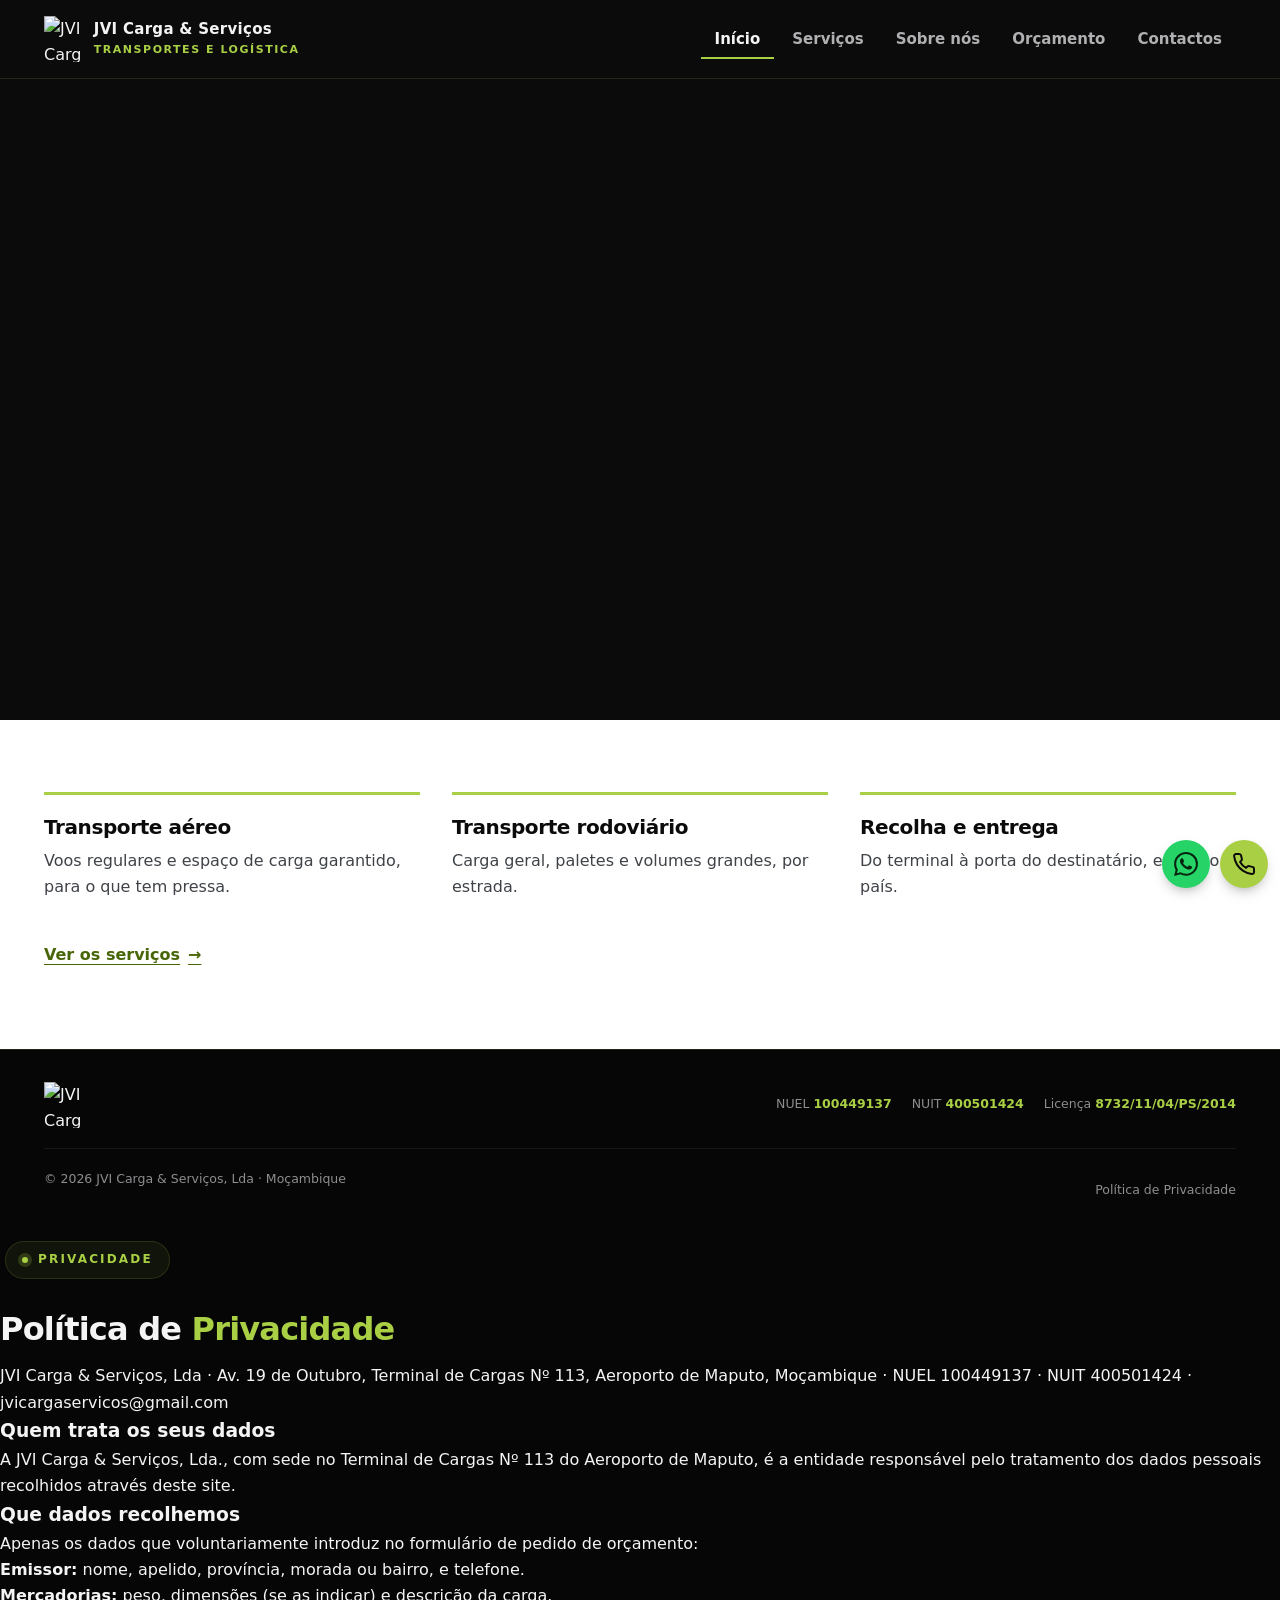
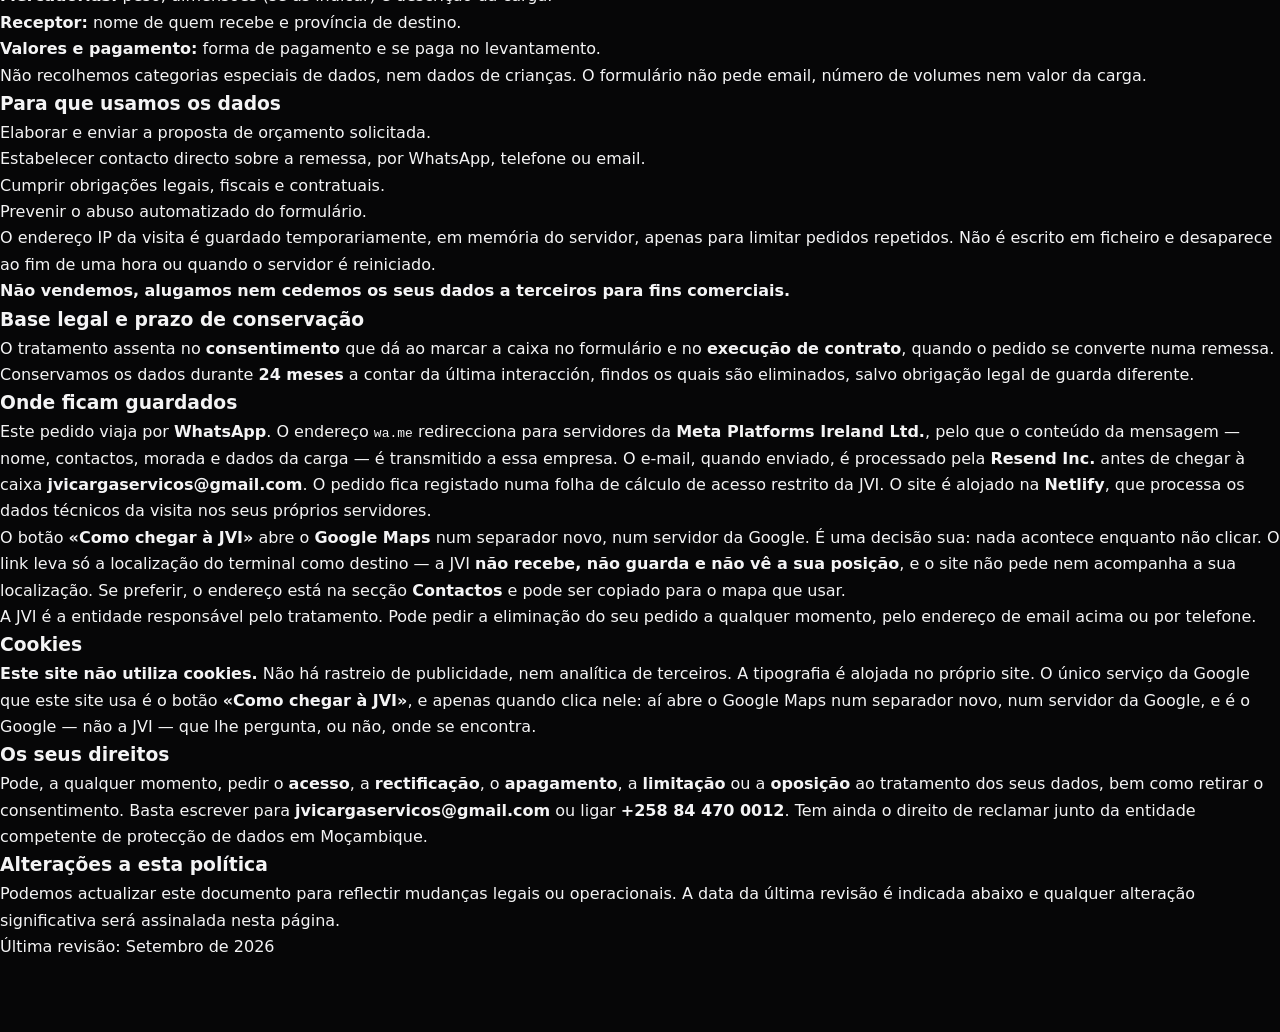
==== index.html @ ed171d66 "10.2: site em 5 paginas HTML (inicio, servicos, sobre, orcamento, contactos), menu de 5 itens sem 'P" ====
<!DOCTYPE html>
<html lang="pt-MZ">
<head>
<meta charset="UTF-8">
<meta name="viewport" content="width=device-width, initial-scale=1, viewport-fit=cover">
<title>Envio de Encomendas e Carga de Maputo para as Províncias | JVI</title>
<meta name="description" content="Agência de carga em Maputo: envio de encomendas, carga aérea e transporte rodoviário para as dez províncias — Beira, Nampula, Pemba, Tete. Peça orçamento.">
<meta name="theme-color" content="#0B0B0C">
<link rel="icon" href="assets/favicon.png" type="image/png">
<link rel="apple-touch-icon" href="assets/favicon.png">
<link rel="stylesheet" href="css/fontes.css">
<link rel="stylesheet" href="css/styles.css">
<link rel="stylesheet" href="css/privacidade.css">
<link rel="stylesheet" href="css/orcamento.css">
<link rel="stylesheet" href="css/galeria.css">
<link rel="preload" href="assets/fonts/plus-jakarta-latin.woff2" as="font" type="font/woff2" crossorigin>
<link rel="modulepreload" href="js/main.js">
<meta name="robots" content="index, follow, max-image-preview:large">
<meta property="og:type" content="website">
<meta property="og:locale" content="pt_MZ">
<meta property="og:site_name" content="JVI Carga &amp; Serviços, Lda">
<meta property="og:title" content="Envio de Encomendas e Carga de Maputo para as Províncias | JVI">
<meta property="og:description" content="Agência de carga em Maputo: envio de encomendas, carga aérea e transporte rodoviário para as dez províncias — Beira, Nampula, Pemba, Tete. Peça orçamento.">
<meta property="og:image" content="https://jvicargaservicos.co.mz/assets/logo-full.png">
<meta property="og:image:secure_url" content="https://jvicargaservicos.co.mz/assets/logo-full.png">
<meta property="og:image:type" content="image/jpeg">
<meta property="og:image:width" content="720">
<meta property="og:image:height" content="1600">
<meta property="og:image:alt" content="Logótipo da JVI Carga &amp; Serviços, Lda — transportes e logística em Moçambique">
<meta property="og:url" content="https://jvicargaservicos.co.mz/index.html">
<meta name="twitter:card" content="summary_large_image">
<meta name="twitter:image" content="https://jvicargaservicos.co.mz/assets/logo-full.png">
<meta name="twitter:title" content="Envio de Encomendas e Carga de Maputo para as Províncias | JVI">
<meta name="twitter:description" content="Agência de carga em Maputo: envio de encomendas, carga aérea e transporte rodoviário para as dez províncias — Beira, Nampula, Pemba, Tete. Peça orçamento.">
<link rel="canonical" href="https://jvicargaservicos.co.mz/index.html">
</head>
<body>

<a class="pular" href="#topo">Saltar para o conteúdo</a>

<div class="barra-topo" id="barraTopo"></div>

<!-- ===================== CABEÇALHO ===================== -->
<header class="header" id="header">
  <div class="container header__int">
    <a href="index.html" class="brand" aria-label="JVI Carga e Serviços — início">
      <img src="assets/logo.webp" alt="JVI Carga e Serviços, Lda" class="brand__logo" width="151" height="184" decoding="async">
      <span class="brand__txt">
        <b>JVI Carga &amp; Serviços</b>
        <span>Transportes e Logística</span>
      </span>
    </a>

    <nav class="nav" aria-label="Principal">
      <ul>
        <li><a href="index.html" aria-current="page">Início</a></li>
        <li><a href="servicos.html">Serviços</a></li>
        <li><a href="sobre.html">Sobre nós</a></li>
        <li><a href="orcamento.html">Orçamento</a></li>
        <li><a href="contactos.html">Contactos</a></li>
      </ul>
    </nav>

    <button class="menu-btn" id="menuBtn" aria-expanded="false" aria-controls="menu" aria-label="Abrir menu">
      <svg viewBox="0 0 24 24" fill="none" stroke="currentColor" stroke-width="2" stroke-linecap="round" aria-hidden="true"><path d="M3 6h18M3 12h18M3 18h18"/></svg>
    </button>
  </div>
</header>

<div class="menu-fundo" id="menuFundo"></div>
<nav class="menu" id="menu" aria-label="Menu móvel">
  <a href="index.html" aria-current="page">Início</a>
  <a href="servicos.html">Serviços</a>
  <a href="sobre.html">Sobre nós</a>
  <a href="orcamento.html">Orçamento</a>
  <a href="contactos.html">Contactos</a>
</nav>

<main id="topo" tabindex="-1">

<!-- ===================== HERO ===================== -->
<section class="hero" id="hero">
  <div class="hero__fundo" aria-hidden="true"><canvas id="canvasHero"></canvas></div>
  <div class="hero__glow" aria-hidden="true"></div>

  <div class="container hero__int">
    <div class="hero__conteudo">
      <h1>
        <span class="h1linha">
          <span class="pal">A</span> <span class="pal">sua</span> <span class="pal">carga,</span>
        </span>
        <span class="h1linha">
          <span class="pal verde">em</span> <span class="pal verde">mãos</span> <span class="pal verde">seguras.</span>
        </span>
      </h1>

      <p class="hero__lead">Envio de encomendas e carga, por via aérea e rodoviária, de Maputo às dez províncias.</p>

      <div class="hero__acoes">
        <a class="btn btn--wa btn--grande" href="https://wa.me/258878066265?text=Olá%20JVI%20Carga%20%26%20Serviços%2C%20gostaria%20de%20informações%20sobre%20transporte%20de%20carga." target="_blank" rel="noopener">
          <svg viewBox="0 0 24 24" fill="currentColor" aria-hidden="true"><path d="M17.47 14.38c-.3-.15-1.76-.87-2.03-.97-.27-.1-.47-.15-.67.15s-.77.96-.94 1.16c-.17.2-.35.22-.65.07a8.2 8.2 0 0 1-2.4-1.48 9 9 0 0 1-1.67-2.07c-.17-.3 0-.46.13-.61.14-.14.3-.35.45-.53.15-.18.2-.3.3-.5.1-.2.05-.38-.02-.53-.08-.15-.67-1.62-.92-2.21-.24-.58-.49-.5-.67-.51h-.57c-.2 0-.52.07-.8.38s-1.04 1.02-1.04 2.48 1.07 2.88 1.22 3.08c.15.2 2.1 3.2 5.08 4.49.71.3 1.26.49 1.7.63.71.23 1.36.2 1.87.12.57-.09 1.76-.72 2-1.41.25-.7.25-1.29.18-1.42-.08-.13-.28-.2-.58-.35z"/><path d="M12.051 21.785h-.004a9.87 9.87 0 0 1-5.031-1.378l-.361-.214-3.741.982.998-3.648-.235-.374a9.86 9.86 0 0 1-1.51-5.26c.001-5.45 4.436-9.884 9.888-9.884a9.82 9.82 0 0 1 6.988 2.896 9.82 9.82 0 0 1 2.893 6.994c-.003 5.45-4.437 9.885-9.885 9.885M20.52 3.449C18.24 1.245 15.24 0 12.045 0 5.463 0 .104 5.36.101 11.945c0 2.096.548 4.142 1.588 5.945L0 24l6.305-1.654a11.9 11.9 0 0 0 5.683 1.448h.005c6.585 0 11.946-5.36 11.949-11.945a11.9 11.9 0 0 0-3.421-8.4"/></svg>
          Falar no WhatsApp
        </a>
        <a class="btn btn--vidro" href="orcamento.html">
          <svg viewBox="0 0 24 24" fill="none" stroke="currentColor" stroke-width="2" stroke-linecap="round" stroke-linejoin="round" aria-hidden="true"><path d="M14 2H6a2 2 0 0 0-2 2v16a2 2 0 0 0 2 2h12a2 2 0 0 0 2-2V8z"/><path d="M14 2v6h6M9 15h6M9 11h3"/></svg>
          Pedir orçamento
        </a>
      </div>
    </div>
  </div>
</section>

<!-- ===================== SERVIÇOS EM RESUMO ===================== -->
<section class="seccao" id="resumo">
  <div class="container">
    <ul class="resumo">
      <li class="resumo__i">
        <h2>Transporte aéreo</h2>
        <p>Voos regulares e espaço de carga garantido, para o que tem pressa.</p>
      </li>
      <li class="resumo__i">
        <h2>Transporte rodoviário</h2>
        <p>Carga geral, paletes e volumes grandes, por estrada.</p>
      </li>
      <li class="resumo__i">
        <h2>Recolha e entrega</h2>
        <p>Do terminal à porta do destinatário, em todo o país.</p>
      </li>
    </ul>
    <a class="resumo__mais" href="servicos.html">Ver os serviços <span aria-hidden="true">→</span></a>
  </div>
</section>

</main>

<!-- ===================== RODAPÉ ===================== -->
<footer class="rodape">
  <div class="container">
    <div class="rodape__topo">
      <img src="assets/logo.webp" alt="JVI Carga e Serviços, Lda" class="rodape__logo" width="151" height="184" loading="lazy" decoding="async">
      <div class="rodape__fiscais">
        <span>NUEL <b>100449137</b></span>
        <span>NUIT <b>400501424</b></span>
        <span>Licença <b>8732/11/04/PS/2014</b></span>
      </div>
    </div>
    <div class="rodape__base">
      <span>© <span id="ano">2026</span> JVI Carga &amp; Serviços, Lda · Moçambique</span>
      <nav class="rodape__links" aria-label="Enlaces legais">
        <a href="#" data-legal="privacidade">Política de Privacidade</a>
      </nav>
    </div>
  </div>
</footer>

<!-- ===================== BOTÕES FIXOS ===================== -->
<nav class="fixos" aria-label="Contactos rápidos">
  <span class="fixo fixo--wa">
    <a class="fixo__btn" href="https://wa.me/258878066265?text=Olá%20JVI%20Carga%20%26%20Serviços%2C%20gostaria%20de%20um%20orçamento." target="_blank" rel="noopener" aria-label="Falar no WhatsApp">
      <svg viewBox="0 0 24 24" fill="currentColor" aria-hidden="true"><path d="M17.47 14.38c-.3-.15-1.76-.87-2.03-.97-.27-.1-.47-.15-.67.15s-.77.96-.94 1.16c-.17.2-.35.22-.65.07a8.2 8.2 0 0 1-2.4-1.48 9 9 0 0 1-1.67-2.07c-.17-.3 0-.46.13-.61.14-.14.3-.35.45-.53.15-.18.2-.3.3-.5.1-.2.05-.38-.02-.53-.08-.15-.67-1.62-.92-2.21-.24-.58-.49-.5-.67-.51h-.57c-.2 0-.52.07-.8.38s-1.04 1.02-1.04 2.48 1.07 2.88 1.22 3.08c.15.2 2.1 3.2 5.08 4.49.71.3 1.26.49 1.7.63.71.23 1.36.2 1.87.12.57-.09 1.76-.72 2-1.41.25-.7.25-1.29.18-1.42-.08-.13-.28-.2-.58-.35z"/><path d="M12.051 21.785h-.004a9.87 9.87 0 0 1-5.031-1.378l-.361-.214-3.741.982.998-3.648-.235-.374a9.86 9.86 0 0 1-1.51-5.26c.001-5.45 4.436-9.884 9.888-9.884a9.82 9.82 0 0 1 6.988 2.896 9.82 9.82 0 0 1 2.893 6.994c-.003 5.45-4.437 9.885-9.885 9.885M20.52 3.449C18.24 1.245 15.24 0 12.045 0 5.463 0 .104 5.36.101 11.945c0 2.096.548 4.142 1.588 5.945L0 24l6.305-1.654a11.9 11.9 0 0 0 5.683 1.448h.005c6.585 0 11.946-5.36 11.949-11.945a11.9 11.9 0 0 0-3.421-8.4"/></svg>
    </a>
  </span>
  <span class="fixo fixo--tel">
    <a class="fixo__btn" href="tel:+258844700012" aria-label="Ligar para +258 84 470 0012">
      <svg viewBox="0 0 24 24" fill="none" stroke="currentColor" stroke-width="2" stroke-linecap="round" stroke-linejoin="round" aria-hidden="true"><path d="M22 16.92v3a2 2 0 0 1-2.18 2 19.79 19.79 0 0 1-8.63-3.07 19.5 19.5 0 0 1-6-6A19.79 19.79 0 0 1 2.12 4.18 2 2 0 0 1 4.11 2h3a2 2 0 0 1 2 1.72c.13.96.36 1.9.7 2.79a2 2 0 0 1-.45 2.11L8.09 9.91a16 16 0 0 0 6 6l1.29-1.29a2 2 0 0 1 2.11-.45c.89.34 1.83.57 2.79.7A2 2 0 0 1 22 16.92z"/></svg>
    </a>
  </span>
</nav>

<!-- ===================== POLÍTICA DE PRIVACIDADE ===================== -->
<!-- ===================== POLÍTICA DE PRIVACIDADE ===================== -->
<div class="legal" id="legalPrivacidade" data-aberto="false" role="dialog" aria-modal="true" aria-labelledby="ppTitulo">
  <div class="legal__fundo" data-fechar-legal></div>
  <div class="legal__caixa">
    <button class="legal__fechar" data-fechar-legal aria-label="Fechar">
      <svg viewBox="0 0 24 24" fill="none" stroke="currentColor" stroke-width="2.4" stroke-linecap="round" aria-hidden="true"><path d="M18 6 6 18M6 6l12 12"/></svg>
    </button>
    <span class="etiqueta">Privacidade</span>
    <h2 id="ppTitulo" class="modal__titulo">Política de <span class="verde">Privacidade</span></h2>
    <div class="pp">
      <p class="pp__meta">JVI Carga &amp; Serviços, Lda · Av. 19 de Outubro, Terminal de Cargas Nº 113, Aeroporto de Maputo, Moçambique · NUEL 100449137 · NUIT 400501424 · jvicargaservicos@gmail.com</p>

      <h3>Quem trata os seus dados</h3>
      <p>A JVI Carga &amp; Serviços, Lda., com sede no Terminal de Cargas Nº 113 do Aeroporto de Maputo, é a entidade responsável pelo tratamento dos dados pessoais recolhidos através deste site.</p>

      <h3>Que dados recolhemos</h3>
      <p>Apenas os dados que voluntariamente introduz no formulário de pedido de orçamento:</p>
      <ul>
        <li><strong>Emissor:</strong> nome, apelido, província, morada ou bairro, e telefone.</li>
        <li><strong>Mercadorias:</strong> peso, dimensões (se as indicar) e descrição da carga.</li>
        <li><strong>Receptor:</strong> nome de quem recebe e província de destino.</li>
        <li><strong>Valores e pagamento:</strong> forma de pagamento e se paga no levantamento.</li>
      </ul>
      <p>Não recolhemos categorias especiais de dados, nem dados de crianças. O formulário não pede email, número de volumes nem valor da carga.</p>

      <h3>Para que usamos os dados</h3>
      <ul>
        <li>Elaborar e enviar a proposta de orçamento solicitada.</li>
        <li>Estabelecer contacto directo sobre a remessa, por WhatsApp, telefone ou email.</li>
        <li>Cumprir obrigações legais, fiscais e contratuais.</li>
        <li>Prevenir o abuso automatizado do formulário.</li>
      </ul>
      <p>O endereço IP da visita é guardado temporariamente, em memória do servidor, apenas para limitar pedidos repetidos. Não é escrito em ficheiro e desaparece ao fim de uma hora ou quando o servidor é reiniciado.</p>
      <div class="pp__destaque">
        <p><strong>Não vendemos, alugamos nem cedemos os seus dados a terceiros para fins comerciais.</strong></p>
      </div>

      <h3>Base legal e prazo de conservação</h3>
      <p>O tratamento assenta no <strong>consentimento</strong> que dá ao marcar a caixa no formulário e no <strong>execução de contrato</strong>, quando o pedido se converte numa remessa. Conservamos os dados durante <strong>24 meses</strong> a contar da última interacción, findos os quais são eliminados, salvo obrigação legal de guarda diferente.</p>

      <h3>Onde ficam guardados</h3>
      <p>Este pedido viaja por <strong>WhatsApp</strong>. O endereço <code>wa.me</code> redirecciona para servidores da <strong>Meta Platforms Ireland Ltd.</strong>, pelo que o conteúdo da mensagem — nome, contactos, morada e dados da carga — é transmitido a essa empresa. O e-mail, quando enviado, é processado pela <strong>Resend Inc.</strong> antes de chegar à caixa <strong>jvicargaservicos@gmail.com</strong>. O pedido fica registado numa folha de cálculo de acesso restrito da JVI. O site é alojado na <strong>Netlify</strong>, que processa os dados técnicos da visita nos seus próprios servidores.</p>
      <p>O botão <strong>«Como chegar à JVI»</strong> abre o <strong>Google Maps</strong> num separador novo, num servidor da Google. É uma decisão sua: nada acontece enquanto não clicar. O link leva só a localização do terminal como destino — a JVI <strong>não recebe, não guarda e não vê a sua posição</strong>, e o site não pede nem acompanha a sua localização. Se preferir, o endereço está na secção <strong>Contactos</strong> e pode ser copiado para o mapa que usar.</p>
      <p>A JVI é a entidade responsável pelo tratamento. Pode pedir a eliminação do seu pedido a qualquer momento, pelo endereço de email acima ou por telefone.</p>

      <h3>Cookies</h3>
      <p><strong>Este site não utiliza cookies.</strong> Não há rastreio de publicidade, nem analítica de terceiros. A tipografia é alojada no próprio site. O único serviço da Google que este site usa é o botão <strong>«Como chegar à JVI»</strong>, e apenas quando clica nele: aí abre o Google Maps num separador novo, num servidor da Google, e é o Google — não a JVI — que lhe pergunta, ou não, onde se encontra.</p>

      <h3>Os seus direitos</h3>
      <p>Pode, a qualquer momento, pedir o <strong>acesso</strong>, a <strong>rectificação</strong>, o <strong>apagamento</strong>, a <strong>limitação</strong> ou a <strong>oposição</strong> ao tratamento dos seus dados, bem como retirar o consentimento. Basta escrever para <strong>jvicargaservicos@gmail.com</strong> ou ligar <strong>+258 84 470 0012</strong>. Tem ainda o direito de reclamar junto da entidade competente de protecção de dados em Moçambique.</p>

      <h3>Alterações a esta política</h3>
      <p>Podemos actualizar este documento para reflectir mudanças legais ou operacionais. A data da última revisão é indicada abaixo e qualquer alteração significativa será assinalada nesta página.</p>
    </div>
    <p class="pp__meta pp__meta--fim">Última revisão: Setembro de 2026</p>
  </div>
</div>

<!-- ===================== MAPA DO SITE ===================== -->
<script type="application/ld+json">
{
  "@context": "https://schema.org",
  "@type": "Organization",
  "name": "JVI Carga & Serviços, Lda",
  "alternateName": "JVI Carga e Serviços",
  "description": "Agência de carga em Maputo: envio de encomendas e correio, carga aérea e transporte rodoviário de carga para as dez províncias de Moçambique.",
  "slogan": "Conectamos Moçambique. Ligamos cargas a oportunidades.",
  "url": "https://jvicargaservicos.co.mz/",
  "logo": "https://jvicargaservicos.co.mz/assets/logo-full.png",
  "foundingDate": "2014",
  "address": {
    "@type": "PostalAddress",
    "streetAddress": "Av. 19 de Outubro, Terminal de Cargas Nº 113, Aeroporto de Maputo",
    "addressLocality": "Maputo",
    "addressCountry": "MZ"
  },
  "location": {
    "@type": "Place",
    "name": "JVI Carga & Serviços — Terminal de Cargas Nº 113",
    "geo": {
      "@type": "GeoCoordinates",
      "latitude": -25.9303375,
      "longitude": 32.5715781
    },
    "hasMap": "https://www.google.com/maps/place/3H9C%2BVJ8,+Maputo/"
  },
  "telephone": "+258844700012",
  "contactPoint": [
    {
      "@type": "ContactPoint",
      "telephone": "+258844700012",
      "contactType": "customer service",
      "areaServed": "MZ",
      "availableLanguage": ["pt"]
    },
    {
      "@type": "ContactPoint",
      "name": "WhatsApp",
      "telephone": "+258878066265",
      "url": "https://wa.me/258878066265",
      "contactType": "sales",
      "areaServed": "MZ",
      "availableLanguage": ["pt"]
    }
  ],
  "email": "jvicargaservicos@gmail.com",
  "areaServed": [
    { "@type": "AdministrativeArea", "name": "Maputo" },
    { "@type": "AdministrativeArea", "name": "Gaza" },
    { "@type": "AdministrativeArea", "name": "Inhambane" },
    { "@type": "AdministrativeArea", "name": "Sofala" },
    { "@type": "AdministrativeArea", "name": "Manica" },
    { "@type": "AdministrativeArea", "name": "Tete" },
    { "@type": "AdministrativeArea", "name": "Zambézia" },
    { "@type": "AdministrativeArea", "name": "Niassa" },
    { "@type": "AdministrativeArea", "name": "Nampula" },
    { "@type": "AdministrativeArea", "name": "Cabo Delgado" }
  ],
  "hasOfferCatalog": {
    "@type": "OfferCatalog",
    "name": "Serviços de transporte e logística",
    "itemListElement": [
      { "@type": "Offer", "itemOffered": { "@type": "Service", "name": "Envio de encomendas e correio para as províncias" } },
      { "@type": "Offer", "itemOffered": { "@type": "Service", "name": "Carga aérea a partir do Aeroporto de Maputo" } },
      { "@type": "Offer", "itemOffered": { "@type": "Service", "name": "Transporte rodoviário de carga" } },
      { "@type": "Offer", "itemOffered": { "@type": "Service", "name": "Recolha e entrega porta-a-porta" } }
    ]
  },
  "identifier": [
    { "@type": "PropertyValue", "name": "NUEL", "value": "100449137" },
    { "@type": "PropertyValue", "name": "NUIT", "value": "400501424" }
  ]
}
</script>

<script src="js/main.js" type="module"></script>
</body>
</html>
---- css/styles.css ----
/* =========================================================
   JVI Carga & Serviços, Lda — Landing Page
   Tokens extraídos da identidade da marca
   ========================================================= */

:root {
  /* Fase 10 (10.1): verde e preto, que são a marca. Preto no cabeçalho, no
     hero e no rodapé; o resto da página é claro (ver `.seccao` mais
     abaixo). O laranja e as cores do Google saíram da interface. */
  --verde:        #A9CF44;   /* acento sobre fundo escuro */
  --verde-marca:  #A9CF44;   /* fundo de botão e ponto: nunca texto sobre claro */
  --verde-escuro: #82C91E;
  --base:         #0B0B0C;
  --claro:        #D4D4D8;

  /* Canais RGB, para poderem ser usadas com alfa: rgb(var(--verde-rgb) / 0.08). */
  --verde-rgb:   169 207 68;
  --base-rgb:     11  11 12;
  --claro-rgb:   212 212 216;

  /* Derivados (tema escuro) */
  --base-2:       #151516;
  --base-3:       #1C1C1E;
  --linha:        rgb(var(--verde-rgb) / .16);
  --texto:        #F4F4F5;
  --texto-suave:  rgb(var(--claro-rgb) / .82);
  --texto-fraco:  rgb(var(--claro-rgb) / .66);

  /* Superfícies que não tinham token */
  --rodape:       #060607;   /* fundo do rodapé, um degrau abaixo do base */
  --mapa:         #161618;   /* centro do cartão do mapa */

  /* Branco translúcido. */
  --vidro:        rgb(255 255 255 / 0.03);  /* preenchimento de superfície */
  --borda:        rgb(255 255 255 / 0.07);  /* contorno de cartão */
  --borda-forte:  rgb(255 255 255 / 0.11);  /* contorno de campo de texto */

  /* Verde do WhatsApp: só nos botões WhatsApp. */
  --wa:    #25D366;

  /* Tema claro (10.1). Os valores vivem aqui, com nome próprio, para o
     `tools/contraste.py` os medir; `.seccao` e `.tema-claro` é que os
     vestem. O verde claro `#A9CF44` NÃO serve de texto sobre branco
     (1,9:1), por isso o texto verde do tema claro é este mais escuro. */
  --c-fundo:        #FFFFFF;
  --c-fundo-2:      #F7F8FA;
  --c-texto:        #0B0B0C;
  --c-texto-suave:  #3F4348;
  --c-texto-fraco:  #565C63;
  --c-verde:        #476608;
  --c-verde-rgb:    71 102 8;

  /* Estados. */
  --erro:        #F87171;    /* borda */
  --erro-txt:    #FCA5A5;    /* texto do erro */
  --aviso-txt:   #FDE68A;    /* texto do aviso */

  /* Texto sobre fundos sólidos de cor viva */
  --sobre-wa:      #05230F;

  /* Tipografia */
  --fonte: "Plus Jakarta Sans", system-ui, -apple-system, "Segoe UI", sans-serif;

  /* Métrica */
  --largura: 1240px;
  /* Tamanho base do texto corrido. Rótulos, legendas e texto legal
     ficam abaixo de propósito — é hierarquia, não um valor solto. */
  --corpo: 16px;
  --raio: 18px;
  --raio-sm: 10px;
  --sombra: 0 24px 60px -28px rgba(0, 0, 0, 0.85);
  --transicao: 0.32s cubic-bezier(0.22, 1, 0.36, 1);
  /* Altura da faixa dos botões fixos: 48 + 12 de margem + 12 de folga. */
  --faixa: 72px;
}

/* Tema claro: as secções do corpo da página. O cabeçalho, o hero, o
   rodapé e os pop-ups ficam no tema escuro dos tokens de :root. Como os
   derivados (`--linha`, `--texto-suave`…) são resolvidos onde são
   declarados, têm de ser declarados outra vez aqui. */
.seccao, .tema-claro {
  --verde:        var(--c-verde);
  --verde-escuro: var(--c-verde);
  --verde-rgb:    var(--c-verde-rgb);
  --base:         var(--c-fundo);
  --base-rgb:     255 255 255;
  --base-2:       var(--c-fundo-2);
  --base-3:       var(--c-fundo);
  --linha:        rgb(0 0 0 / .12);
  --texto:        var(--c-texto);
  --texto-suave:  var(--c-texto-suave);
  --texto-fraco:  var(--c-texto-fraco);
  --vidro:        rgb(0 0 0 / 0.03);
  --borda:        rgb(0 0 0 / 0.1);
  --borda-forte:  rgb(0 0 0 / 0.22);
  --erro:         #B91C1C;
  --erro-txt:     #B91C1C;
  --aviso-txt:    #7C4A03;
  --sombra:       0 18px 40px -26px rgba(0, 0, 0, 0.35);
  background: var(--c-fundo);
  color: var(--c-texto);
}

/* ---------- Reset ---------- */
*, *::before, *::after { box-sizing: border-box; }
* { margin: 0; padding: 0; }

html {
  scroll-behavior: smooth;
  -webkit-text-size-adjust: 100%;
  /* clip (nao hidden) impede que o menu off-canvas ou o canvas 3D
     alarguem a viewport em browsers moveis, sem criar scroll container */
  overflow-x: hidden;
  overflow-x: clip;
}

body {
  font-family: var(--fonte);
  background: var(--rodape);
  color: var(--texto);
  line-height: 1.65;
  padding-bottom: calc(var(--faixa) + env(safe-area-inset-bottom, 0px)); /* a faixa dos botões fixos */
  overflow-x: hidden;
  -webkit-font-smoothing: antialiased;
}

img, svg, canvas { display: block; max-width: 100%; }
a { color: inherit; text-decoration: none; }
button { font: inherit; cursor: pointer; border: 0; background: none; color: inherit; }
ul { list-style: none; }

/* O atributo hidden tem de vencer os display: das classes utilitarias */
[hidden] { display: none !important; }

:focus-visible {
  outline: 2px solid var(--verde);
  outline-offset: 3px;
  border-radius: 4px;
}

/* ---------- Utilitários ---------- */
.container { width: 100%; max-width: var(--largura); margin-inline: auto; padding-inline: 24px; }
@media (max-width: 480px) { .container { padding-inline: 20px; } }

.sr-only {
  position: absolute; width: 1px; height: 1px; padding: 0;
  overflow: hidden; clip: rect(0 0 0 0); white-space: nowrap; border: 0;
}

.verde  { color: var(--verde); }

.seccao { position: relative; padding: clamp(40px, 6vw, 72px) 0; }
.seccao--alt { background: var(--base-2); }

/* Etiqueta de secção */
.etiqueta {
  display: inline-flex; align-items: center; gap: 10px;
  font-size: 12px; font-weight: 800; letter-spacing: 0.18em;
  text-transform: uppercase; color: var(--verde);
  padding: 8px 16px; border: 1px solid var(--linha);
  border-radius: 100px; background: rgb(var(--verde-rgb) / .07);
  margin-bottom: 20px;
}
/* Fase 8C/C4: "estende ali para a direita". A etiqueta cresce para a
   direita (o ponto fica à esquerda), sem mudar de tamanho de letra. */
.etiqueta--larga { padding: 10px 34px 10px 18px; min-width: 15em; }
.etiqueta::before {
  content: ""; width: 6px; height: 6px; border-radius: 50%;
  background: var(--verde); box-shadow: 0 0 0 4px rgb(var(--verde-rgb) / .2);
}

.titulo-seccao {
  font-size: clamp(28px, 4.4vw, 46px);
  line-height: 1.12; font-weight: 800; letter-spacing: -0.025em;
  max-width: 20ch; margin-bottom: 16px;
}
.titulo-seccao--centro { margin-inline: auto; text-align: center; }

.subtitulo-seccao {
  font-size: clamp(16px, 1.7vw, 18px);
  color: var(--texto-suave); max-width: 60ch;
}
.subtitulo-seccao--centro { margin-inline: auto; text-align: center; }

/* ---------- Botões ---------- */
.btn {
  display: inline-flex; align-items: center; justify-content: center; gap: 10px;
  padding: 16px 28px; border-radius: 100px;
  font-weight: 700; font-size: 15px; letter-spacing: -0.01em;
  transition: transform var(--transicao), box-shadow var(--transicao), background var(--transicao);
  white-space: nowrap;
}
.btn svg { width: 19px; height: 19px; flex: none; }
.btn--primario {
  background: var(--verde-marca); color: #0B0B0C;
}
.btn--primario:hover { transform: translateY(-2px); background: #B8DA5C; }
.btn--vidro {
  background: var(--vidro); color: var(--texto);
  border: 1px solid var(--borda-forte);
}
.btn--vidro:hover { background: var(--borda); transform: translateY(-2px); }
.btn--bloco { width: 100%; }
.btn:active { transform: translateY(-1px) scale(0.99); }

/* =========================================================
   HEADER
   ========================================================= */
/* Fase 10: preto em todas as páginas (é a cor da marca) e sem botão de
   orçamento — o cliente riscou-o: duplicava o do hero e apertava o
   cabeçalho no telemóvel. */
.header {
  position: fixed; inset: 0 0 auto 0; z-index: 90;
  padding: 16px 0; background: var(--base);
  box-shadow: 0 1px 0 var(--linha);
  transition: padding var(--transicao);
}
.header--preso { padding: 8px 0; }
.header__int { display: flex; align-items: center; gap: 20px; }

/* Skip link. Escondido fora do foco, e aparece no primeiro Tab —
   WCAG 2.4.1. Fica acima de tudo e é o único elemento que o
   `outline: 2px solid var(--verde)` global não substitui. */
.pular {
  position: absolute; z-index: 200;
  top: 8px; left: 8px;
  padding: 12px 18px;
  border-radius: var(--raio-sm);
  background: var(--verde-marca); color: #0B0B0C;
  font-size: 15px; font-weight: 800;
  transform: translateY(-160%);
  transition: transform 0.15s ease;
}
.pular:focus { transform: translateY(0); }

/* O `main` tem `tabindex="-1"` para receber o foco do skip link. Sem isto
   não se vê um anel de foco à volta de todo o conteúdo. */
main:focus-visible { outline: 3px solid var(--verde); outline-offset: -3px; }

.brand { display: flex; align-items: center; gap: 12px; flex: none; min-width: 44px; min-height: 44px; }
.brand__logo { height: 46px; width: auto; transition: height var(--transicao); }
.header--preso .brand__logo { height: 38px; }
.brand__txt { display: none; line-height: 1.2; }
.brand__txt b { display: block; font-size: 15px; font-weight: 800; letter-spacing: 0.02em; }
.brand__txt span { font-size: 11px; color: var(--verde); letter-spacing: 0.14em; text-transform: uppercase; font-weight: 700; }

.nav { display: none; margin-left: auto; }
.nav ul { display: flex; gap: 4px; }
.nav a {
  display: block; padding: 8px 14px; border-radius: 8px;
  font-size: 15px; font-weight: 600; color: var(--texto-suave);
  transition: color var(--transicao), background var(--transicao);
}
.nav a:hover { color: var(--verde); background: rgb(var(--verde-rgb) / .08); }
.nav a[aria-current="page"] { color: var(--texto); box-shadow: inset 0 -2px 0 var(--verde-marca); border-radius: 0; }

/* Menu mobile */
.menu-btn {
  margin-left: auto; width: 44px; height: 44px; border-radius: 12px;
  display: grid; place-items: center; border: 1px solid var(--borda-forte);
  background: var(--vidro);
}
.menu-btn svg { width: 22px; height: 22px; transition: transform var(--transicao); }
.menu-btn[aria-expanded="true"] svg { transform: rotate(90deg); }

/* Menu off-canvas. Fica display:none quando fechado: um painel fixo
   deslocado fora do ecrã ainda conta para a largura da viewport em
   browsers moveis, o que encolhe/escala a pagina inteira. */
.menu {
  position: fixed; inset: 0 0 0 auto; width: min(360px, 86vw); z-index: 95;
  background: var(--base-2); border-left: 1px solid var(--linha);
  padding: 92px 28px 32px;
  display: none;
  overflow-y: auto; flex-direction: column; gap: 6px;
}
.menu[data-aberto="true"] { display: flex; animation: menuEntra 0.4s cubic-bezier(0.22, 1, 0.36, 1); box-shadow: -30px 0 80px -30px #000; }
.menu[data-estado="a-fechar"] { display: flex; animation: menuSai 0.32s cubic-bezier(0.22, 1, 0.36, 1) forwards; }
@keyframes menuEntra { from { transform: translateX(100%); } to { transform: translateX(0); } }
@keyframes menuSai { from { transform: translateX(0); } to { transform: translateX(100%); } }
.menu a {
  padding: 14px 16px; border-radius: 12px; font-weight: 700; font-size: 16px;
  color: var(--texto-suave); border: 1px solid transparent;
  transition: all var(--transicao);
}
.menu a:hover { color: var(--verde); background: rgb(var(--verde-rgb) / .08); border-color: var(--linha); }
.menu a[aria-current="page"] { color: var(--texto); border-color: var(--verde-marca); }
.menu-fundo {
  position: fixed; inset: 0; z-index: 94; background: rgba(0, 0, 0, 0.72);
  opacity: 0; pointer-events: none; transition: opacity var(--transicao);
}
.menu-fundo[data-visivel="true"] { opacity: 1; pointer-events: auto; }

/* Cinco itens cabem ao lado da marca a partir de 900 px. */
@media (min-width: 900px) {
  .nav { display: block; margin-left: auto; }
  .menu-btn, .menu, .menu-fundo { display: none; }
}
@media (min-width: 700px) {
  .brand__txt { display: block; }
}

/* =========================================================
   TOPO DAS PÁGINAS INTERIORES
   ========================================================= */
.pagina-topo { padding: 112px 0 36px; background: var(--base); border-bottom: 1px solid var(--linha); }
.pagina-topo h1 {
  font-size: clamp(30px, 5vw, 48px); line-height: 1.1;
  font-weight: 800; letter-spacing: -0.03em; margin-bottom: 12px;
}
.pagina-topo__lead { font-size: clamp(16px, 1.7vw, 18px); color: var(--texto-suave); max-width: 56ch; }

/* =========================================================
   HERO
   ========================================================= */
/* Fase 10: hero curto. O mapa de Moçambique e o avião vivem sobre o preto
   e são o ÚNICO mapa do site. Sem provas, sem grelha, sem brilho. */
.hero {
  position: relative; min-height: min(100svh, 720px);
  display: flex; align-items: center;
  padding: 120px 0 64px; overflow: hidden; background: var(--base);
}
.hero__fundo { position: absolute; inset: 0; z-index: 0; pointer-events: none; }
.hero__fundo canvas { width: 100%; height: 100%; }
/* Vinheta suave: puxa o olhar para o texto e esconde as bordas do canvas */
.hero__glow { position: absolute; inset: 0; z-index: 1; pointer-events: none; }
.hero__glow::after {
  content: ""; position: absolute; inset: 0;
  background:
    linear-gradient(to right, var(--base) 0%, rgb(var(--base-rgb) / .72) 26%, transparent 52%),
    linear-gradient(to top, var(--base) 0%, transparent 26%);
}
.hero__int { position: relative; z-index: 2; }

.hero__conteudo { max-width: 560px; }
.hero__conteudo h1 {
  font-size: clamp(38px, 7vw, 68px); line-height: 1.03;
  font-weight: 800; letter-spacing: -0.04em; margin-bottom: 20px;
}
.hero__lead {
  font-size: clamp(16px, 2vw, 19px); color: var(--texto-suave);
  max-width: 44ch; margin-bottom: 28px;
}
/* O WhatsApp é o botão em destaque (largo, verde WhatsApp); o orçamento é
   o secundário, por baixo, em contorno. */
.hero__acoes { display: grid; gap: 12px; max-width: 380px; }

/* No telemóvel o mapa sai de trás do texto: abaixo de 760px passa a ter a
   sua caixa, em fluxo, por baixo do conteúdo. O limite é o do `w < 760` do
   js/hero-voo.js — o teste confere que são o mesmo. */
@media (max-width: 759px) {
  .hero { flex-direction: column; align-items: stretch; padding-bottom: 0; min-height: 0; }
  .hero__fundo { position: relative; inset: auto; order: 2; height: min(110vw, 440px); margin-top: 8px; }
  .hero__glow::after { background: none; }
}

/* O percurso com setas, junto ao botão "Como chegar à JVI" (D36). É
   texto: três passos, do aeroporto ao terminal. Não há setas de viragem
   porque o projecto não sabe para que lado se vira — ver
   `PASSOS_PERCURSO` em js/rota.js. */
.percurso { font-size: 14px; color: var(--texto-suave); }
.percurso__passos {
  list-style: none; margin: 0; padding: 11px 14px;
  display: flex; flex-wrap: wrap; gap: 10px 30px;
  border: 1px solid var(--linha); border-radius: var(--raio);
  background: var(--base-2);
}
.percurso__passo { display: flex; align-items: center; gap: 9px; line-height: 1.3; }
.percurso__txt b { display: block; color: var(--texto); font-weight: 800; }
.percurso__seta {
  flex: none; display: grid; place-items: center; width: 26px; height: 26px; border-radius: 50%;
  background: var(--verde-marca); color: #0B0B0C;
  font-size: 17px; font-weight: 800; line-height: 1;
}
.percurso__passo--chegada svg {
  flex: none; width: 26px; height: 26px; padding: 4px; border-radius: 50%;
  background: var(--verde-marca); color: #0B0B0C;
}
.percurso__nota { margin-top: 7px; font-size: 12.5px; line-height: 1.5; color: var(--texto-fraco); }
@media (max-width: 760px) {
  .percurso__passos { flex-direction: column; gap: 9px; }
  .percurso__txt b { display: inline; }
}

/* =========================================================
   INÍCIO — os três serviços em resumo
   ========================================================= */
.resumo { list-style: none; display: grid; gap: 0; border-top: 1px solid var(--borda); }
.resumo__i { display: grid; gap: 4px; padding: 20px 0; border-bottom: 1px solid var(--borda); }
.resumo h2 { font-size: 20px; font-weight: 800; letter-spacing: -0.02em; }
.resumo p { color: var(--texto-suave); }
.resumo__mais {
  display: inline-flex; align-items: center; gap: 8px; min-height: 44px; margin-top: 12px;
  font-weight: 700; color: var(--verde); text-decoration: underline; text-underline-offset: 4px;
}
@media (min-width: 760px) {
  .resumo { grid-template-columns: repeat(3, 1fr); gap: 32px; border-top: 0; }
  .resumo__i { border-bottom: 0; border-top: 3px solid var(--verde-marca); padding-top: 16px; }
}

/* =========================================================
   SERVIÇOS
   ========================================================= */
.servicos { display: grid; gap: 24px; grid-template-columns: repeat(2, 1fr); }
@media (max-width: 640px) { .servicos { grid-template-columns: 1fr; } }
.servico {
  border-radius: var(--raio); overflow: hidden;
  background: var(--c-fundo); border: 1px solid var(--borda);
  display: flex; flex-direction: column;
}
.servico__figura { margin: 0; aspect-ratio: 16 / 10; overflow: hidden; background: var(--base-2); }
.servico__figura img { width: 100%; height: 100%; object-fit: cover; }
.servico h2 { margin: 22px 24px 8px; font-size: 22px; font-weight: 800; letter-spacing: -0.02em; }
.servico p { margin: 0 24px 24px; font-size: var(--corpo); color: var(--texto-suave); }

/* =========================================================
   DA RECOLHA À ENTREGA — quatro passos curtos
   ========================================================= */
.titulo-seccao { margin-bottom: 20px; }
.passos { list-style: none; display: grid; gap: 12px; margin-bottom: 28px; }
.passo {
  display: grid; grid-template-columns: 36px 1fr; column-gap: 14px; align-items: start;
  padding: 16px 18px; border-radius: var(--raio-sm);
  background: var(--c-fundo); border: 1px solid var(--borda);
}
.passo__n {
  grid-row: span 2; width: 36px; height: 36px; border-radius: 50%;
  display: grid; place-items: center;
  background: var(--verde-marca); color: #0B0B0C; font-weight: 800;
}
.passo h3 { font-size: 18px; font-weight: 800; letter-spacing: -0.02em; }
.passo p { font-size: 15px; color: var(--texto-suave); }
@media (min-width: 900px) {
  .passos { grid-template-columns: repeat(4, 1fr); gap: 16px; }
  .passo { grid-template-columns: 1fr; row-gap: 6px; padding: 20px; }
  .passo__n { grid-row: auto; margin-bottom: 6px; }
}

/* =========================================================
   SOBRE NÓS — visão, missão, objectivo
   ========================================================= */
.pilares { display: grid; gap: 12px; }
.pilar { padding: 20px 22px; border-radius: var(--raio-sm); background: var(--base-2); border: 1px solid var(--borda); }
.pilar h2 { font-size: 15px; font-weight: 800; letter-spacing: 0.08em; text-transform: uppercase; margin-bottom: 6px; }
.pilar p { font-size: var(--corpo); color: var(--texto-suave); }

/* =========================================================
   FORMULÁRIO DE ORÇAMENTO
   ------------------------------------------------------------
   Vive em css/orcamento.css, carregado depois deste ficheiro. Desde a
   Fase 10 está na página orcamento.html, e já não num pop-up.
   ========================================================= */
@keyframes fade { from { opacity: 0; } to { opacity: 1; } }
@keyframes sobe { from { opacity: 0; transform: translateY(28px) scale(0.97); } to { opacity: 1; transform: none; } }
/* Trava o scroll do fundo enquanto um diálogo (confirmação, privacidade,
   fotografia ampliada) está aberto. */
body.modal-aberto { overflow: hidden; }

/* =========================================================
   FAQ
   ========================================================= */
.faq { margin-top: 40px; display: grid; gap: 12px; max-width: 860px; }
.faq__i {
  border: 1px solid var(--borda); border-radius: var(--raio-sm);
  background: var(--base-2); overflow: hidden; transition: border-color var(--transicao);
}
.faq__i[open] { border-color: var(--linha); }
.faq__p {
  display: flex; align-items: center; justify-content: space-between; gap: 16px;
  padding: 20px 24px; font-size: 16px; font-weight: 700; cursor: pointer; list-style: none;
}
.faq__p::-webkit-details-marker { display: none; }
.faq__p::after {
  content: "+"; flex: none; font-size: 24px; font-weight: 400; line-height: 1;
  color: var(--verde); transition: transform var(--transicao);
}
.faq__i[open] .faq__p::after { transform: rotate(45deg); }
.faq__p:hover { background: rgb(var(--verde-rgb) / .05); }
.faq__p:focus-visible { outline: 2px solid var(--verde); outline-offset: -2px; }
.faq__r { padding: 0 24px 24px; font-size: var(--corpo); color: var(--texto-suave); }
.faq__r p + p { margin-top: 12px; }
.faq__r b { color: var(--verde); }

/* =========================================================
   CONTACTOS
   ========================================================= */
.grelha-cont {
  display: grid; gap: 24px;
  grid-template-areas: "principal" "lista" "chegar";
}
@media (min-width: 900px) {
  .grelha-cont {
    grid-template-columns: 1fr 1fr; column-gap: 48px; align-items: start;
    grid-template-areas: "principal chegar" "lista chegar";
  }
}
.cont-principal { grid-area: principal; display: grid; gap: 10px; }
.cont-lista { grid-area: lista; display: grid; gap: 12px; }
.cont-chegar { grid-area: chegar; display: grid; gap: 14px; }
.cont-numero { font-size: 14px; color: var(--texto-fraco); }
.cont-numero span { margin-left: 6px; }
.cont-item {
  display: flex; gap: 16px; padding: 16px 20px; border-radius: 13px;
  background: var(--vidro); border: 1px solid var(--borda);
  transition: border-color var(--transicao), background var(--transicao);
}
a.cont-item:hover { border-color: var(--verde); background: rgb(var(--verde-rgb) / .05); }
.cont-item svg { width: 21px; height: 21px; color: var(--verde); flex: none; margin-top: 3px; }
.cont-item b { display: block; font-size: 12px; font-weight: 800; letter-spacing: 0.12em; text-transform: uppercase; color: var(--texto-fraco); margin-bottom: 3px; }
.cont-item span { font-size: var(--corpo); font-weight: 600; }

/* =========================================================
   SOBRE NÓS — a empresa
   ========================================================= */
.empresa { display: grid; gap: 28px; align-items: start; }
@media (min-width: 860px) { .empresa { grid-template-columns: minmax(0, 7fr) minmax(0, 5fr); gap: 56px; } }
.empresa__dados { display: grid; grid-template-columns: repeat(3, minmax(0, 1fr)); gap: 12px 24px; margin: 24px 0; }
.empresa__dados dt { font-size: 12px; font-weight: 700; letter-spacing: 0.08em; text-transform: uppercase; color: var(--texto-fraco); }
.empresa__dados dd { margin: 4px 0 0; font-weight: 700; color: var(--texto); word-break: break-word; }
@media (max-width: 520px) { .empresa__dados { grid-template-columns: 1fr 1fr; } }

/* =========================================================
   RODAPÉ — legal mínimo
   ========================================================= */
.rodape { border-top: 1px solid var(--linha); padding: 32px 0 28px; background: var(--rodape); }
.rodape__topo { display: flex; flex-wrap: wrap; gap: 20px; align-items: center; justify-content: space-between; margin-bottom: 20px; }
.rodape__logo { height: 46px; width: auto; }
.rodape__fiscais { display: flex; flex-wrap: wrap; gap: 8px 20px; font-size: 12.5px; color: var(--texto-fraco); }
.rodape__fiscais b { color: var(--verde); font-weight: 700; }
.rodape__base { display: flex; flex-wrap: wrap; gap: 12px 24px; justify-content: space-between; padding-top: 20px; border-top: 1px solid var(--borda); font-size: 12.5px; color: var(--texto-fraco); }
.rodape__links { display: flex; flex-wrap: wrap; gap: 8px 20px; }
/* A área de toque sobe aos 44px. */
.rodape__links a { display: inline-flex; align-items: center; min-height: 44px; color: var(--texto-fraco); transition: color var(--transicao); }
.rodape__links a:hover { color: var(--verde); }

/* =========================================================
   BOTÕES FIXOS (canto inferior direito): WhatsApp e telefone
   ========================================================= */
/* Dois botões pequenos, numa fila, em TODOS os tamanhos de ecrã. Não tapam
   conteúdo no fim da página: o `body` reserva a altura da faixa
   (`--faixa`: 48 px de botão, 12 px de margem em baixo e 12 px de folga).
   `pointer-events: none` na caixa, `auto` nos botões: o resto da faixa não
   engole toques. */
.fixos {
  position: fixed; right: 12px; bottom: 12px; z-index: 80;
  display: flex; flex-direction: row; gap: 10px; align-items: center;
  pointer-events: none;
}
.fixo { display: flex; }
.fixo__btn {
  width: 48px; height: 48px; border-radius: 50%; display: grid; place-items: center;
  pointer-events: auto;
  box-shadow: 0 6px 16px -8px rgba(0, 0, 0, 0.6);
  transition: transform var(--transicao);
}
.fixo__btn svg { width: 24px; height: 24px; }
.fixo--wa   .fixo__btn { background: var(--wa);           color: var(--sobre-wa); }
.fixo--tel  .fixo__btn { background: var(--verde-marca);  color: #0B0B0C; }
.fixo__btn:hover { transform: scale(1.08); }

/* =========================================================
   BARRA DE PROGRESSO E ENTRADA DO HERO
   ========================================================= */
.barra-topo {
  position: fixed; top: 0; left: 0; z-index: 100; height: 3px; width: 0%;
  background: var(--verde-marca);
  transition: width 0.12s linear;
}

/* Entrada do hero */
.hero__conteudo > * { opacity: 0; transform: translateY(26px); }
.hero.pronto .hero__conteudo > * { animation: heroEntra 0.85s cubic-bezier(0.22, 1, 0.36, 1) forwards; }
.hero.pronto .hero__conteudo > *:nth-child(1) { animation-delay: 0.10s; }
.hero.pronto .hero__conteudo > *:nth-child(2) { animation-delay: 0.22s; }
.hero.pronto .hero__conteudo > *:nth-child(3) { animation-delay: 0.34s; }
@keyframes heroEntra { to { opacity: 1; transform: none; } }

/* Palavras do titulo: cada uma acende quando o aviao passa
   pela provincia correspondente. O JS escreve --p (0..1) em cada. */
.hero h1 { display: grid; gap: 0 0.28em; }
.h1linha { display: block; }
.pal {
  display: inline-block;
  /* O piso é 0.62, não 0. Com 0.12 o título principal ficava a
     1,26:1 — quase invisível — durante os ~7 segundos que a animação
     do voo demora, e para sempre se o canvas não arrancar. A 0.62 o
     pior estado dá ~4,4:1, acima do 3:1 que o WCAG exige para texto
     grande. A animação passa a ser um acender, não um desaparecer.
     O var(--p, 1) garante que sem JS o título fica totalmente
     visível. */
  opacity: calc(0.62 + 0.38 * var(--p, 1));
  filter: blur(calc((1 - var(--p, 1)) * 3px));
  transform: translateY(calc((1 - var(--p, 1)) * 0.28em));
  transition: opacity .5s cubic-bezier(0.22, 1, 0.36, 1),
              filter .5s cubic-bezier(0.22, 1, 0.36, 1),
              transform .5s cubic-bezier(0.22, 1, 0.36, 1);
  color: var(--verde);
}
.pal--feio { color: transparent; }

@media (prefers-reduced-motion: reduce) {
  html { scroll-behavior: auto; }
  *, *::before, *::after { animation-duration: 0.01ms !important; animation-iteration-count: 1 !important; transition-duration: 0.01ms !important; }
  .hero__conteudo > * { opacity: 1; transform: none; }
}
---- css/orcamento.css ----
/* =========================================================
   JVI Carga & Serviços — Assistente de orçamento (3 passos)
   ------------------------------------------------------------
   Espaçamento na escala de 4/8 px. Só entra aqui o que o
   styles.css não define (o formulário antigo foi removido).
   ========================================================= */

.orc { display: grid; gap: 24px; }

/* ---------- Indicador de progresso ---------- */
.orc__cabec { display: grid; gap: 12px; }
.orc__passos { display: grid; grid-template-columns: repeat(3, 1fr); gap: 8px; }
.orc-passo {
  display: flex; align-items: center; gap: 8px; min-width: 0;
  font-size: 13px; font-weight: 700; color: var(--texto-fraco);
}
.orc-passo__n {
  width: 28px; height: 28px; flex: none; border-radius: 50%;
  display: grid; place-items: center; font-size: 12.5px; font-weight: 800;
  background: var(--vidro); color: var(--texto-fraco);
  border: 1px solid transparent; transition: all var(--transicao);
}
.orc-passo__t { overflow: hidden; text-overflow: ellipsis; white-space: nowrap; }
.orc-passo[data-estado="feito"] .orc-passo__n { background: var(--verde-escuro); color: var(--base); }
.orc-passo[data-estado="feito"] { color: var(--texto-suave); }
.orc-passo[data-estado="ativo"] .orc-passo__n { background: var(--verde); color: var(--base); }
.orc-passo[data-estado="ativo"] { color: var(--texto); }

/* Fase 9 (9.8): a 360px cada passo tinha 44px para o nome, ao lado do
   número, e "Emissor" e "Pagamento" acabavam em reticências. No telemóvel
   o nome passa para baixo do número e fica com a coluna inteira. E a caixa
   do formulário deixa de gastar margens: os campos ficam com a largura
   quase toda do ecrã. */
@media (max-width: 480px) {
  .orc-caixa { padding: 20px 14px; }
  .orc-passo { flex-direction: column; align-items: flex-start; gap: 4px; }
}

.orc__barra { height: 4px; border-radius: 100px; background: var(--borda); overflow: hidden; }
.orc__barra span {
  display: block; height: 100%; width: 33%; border-radius: 100px;
  background: var(--verde-marca);
  transition: width 0.45s cubic-bezier(0.22, 1, 0.36, 1);
}

/* ---------- Passos ---------- */
.orc-seccao { display: none; border: 0; margin: 0; padding: 0; min-width: 0; }
.orc-seccao[data-ativa="true"] { display: grid; gap: 16px; animation: entra 0.4s cubic-bezier(0.22, 1, 0.36, 1); }
.orc-seccao__t { font-size: 19px; font-weight: 800; letter-spacing: -0.02em; }

/* ---------- Campos ---------- */
.campos { display: grid; gap: 16px; }
@media (min-width: 620px) { .campos--2 { grid-template-columns: repeat(2, 1fr); } }
.campo { display: grid; gap: 8px; align-content: start; min-width: 0; }
.campo--largo { grid-column: 1 / -1; }
.campo label, .campo__rotulo { font-size: 12.5px; font-weight: 700; color: var(--texto-suave); letter-spacing: 0.02em; }
.campo .ob { color: var(--erro-txt); }
.campo .opc {
  margin-left: 8px; font-size: 11px; font-weight: 700; text-transform: uppercase;
  letter-spacing: 0.1em; color: var(--texto-fraco);
}
.campo input, .campo select, .campo textarea {
  width: 100%; padding: 16px; border-radius: 12px;
  background: var(--c-fundo); color: var(--texto);
  border: 1px solid var(--borda-forte); font: inherit; font-size: 16px;
  transition: border-color var(--transicao), background var(--transicao), box-shadow var(--transicao);
}
.campo textarea { min-height: 84px; resize: vertical; }
.campo select {
  appearance: none; padding-right: 44px;
  background-image: url("data:image/svg+xml,%3Csvg xmlns='http://www.w3.org/2000/svg' viewBox='0 0 24 24' fill='none' stroke='%23476608' stroke-width='2.5' stroke-linecap='round'%3E%3Cpath d='m6 9 6 6 6-6'/%3E%3C/svg%3E");
  background-repeat: no-repeat; background-position: right 16px center; background-size: 18px;
}
.campo select option { background: var(--base-2); color: var(--texto); }
.campo input::placeholder, .campo textarea::placeholder { color: var(--texto-fraco); }
.campo input:focus, .campo select:focus, .campo textarea:focus {
  outline: none; border-color: var(--verde); background: rgb(var(--verde-rgb) / .05);
  box-shadow: 0 0 0 3px rgb(var(--verde-rgb) / .14);
}
.campo__ajuda { font-size: 12px; color: var(--texto-fraco); }
.campo__erro { font-size: 12px; color: var(--erro-txt); display: none; }
.campo[data-erro="true"] input, .campo[data-erro="true"] select { border-color: var(--erro); }
.campo[data-erro="true"] .campo__erro { display: block; }

/* ---------- Preço estimado ---------- */
.orc-preco {
  display: flex; flex-wrap: wrap; align-items: flex-end; gap: 8px 24px;
  padding: 16px; border-radius: 12px;
  background: rgb(var(--verde-rgb) / .08); border: 1px solid var(--linha);
}
.orc-preco__r { font-size: 12.5px; color: var(--texto-fraco); }
.orc-preco__r b { display: block; margin-top: 2px; font-size: 17px; color: var(--texto); font-weight: 800; }
.orc-preco__r--total { margin-left: auto; text-align: right; }
.orc-preco__r--total b { color: var(--verde); font-size: 24px; letter-spacing: -0.02em; }
.orc-preco__nota { margin-top: -8px; font-size: 11.5px; color: var(--texto-fraco); }

/* ---------- Opções (radiogroup) ---------- */
.opcoes { display: grid; gap: 8px; }
@media (min-width: 460px) { .opcoes:not(.opcoes--simnao) { grid-template-columns: repeat(3, 1fr); } }
.opcoes--simnao { grid-template-columns: repeat(2, 1fr); }
.opcao {
  display: flex; align-items: center; gap: 12px; padding: 16px; cursor: pointer;
  border-radius: 12px; border: 1px solid var(--borda-forte);
  background: var(--vidro); transition: all var(--transicao);
}
.opcao:hover { border-color: rgb(var(--verde-rgb) / .35); }
.opcao input { accent-color: var(--verde); width: 18px; height: 18px; flex: none; }
.opcao span { font-size: 15.5px; font-weight: 700; }
.opcao small { display: block; font-size: 11.5px; font-weight: 500; color: var(--texto-fraco); }
.opcao:has(input:checked) { border-color: var(--verde); background: rgb(var(--verde-rgb) / .1); }

/* 8C/C8: e-Mola e M-Pesa num cartão só, a transferência no outro. */
@media (min-width: 460px) { .opcoes.opcoes--pag { grid-template-columns: 3fr 2fr; } }
.opcao--movel { flex-direction: column; align-items: stretch; gap: 10px; cursor: default; }
.opcao__subs { display: flex; gap: 8px; }
.opcao .opcao__sub {
  flex: 1; display: flex; align-items: center; gap: 8px; cursor: pointer;
  padding: 9px 12px; border-radius: 9px; border: 1px solid var(--borda-forte);
  font-size: 14.5px; font-weight: 700;
}
.opcao__sub:has(input:checked) { border-color: var(--verde); background: rgb(var(--verde-rgb) / .12); }

/* ---------- Navegação ---------- */
.orc__nav { display: flex; align-items: center; gap: 12px; flex-wrap: wrap; }
.orc__conta { margin-inline: auto; font-size: 12.5px; color: var(--texto-fraco); }
.orc__nav .btn--vidro[disabled] { opacity: 0.3; pointer-events: none; }

/* ---------- Consentimento ---------- */
/* C6: deixou de ser um cartão. A caixa continua obrigatória, mas é uma
   linha, não um bloco de termos — o aviso legal completo fica no
   rodapé. */
.consent {
  display: flex; align-items: flex-start; gap: 12px; padding: 4px 0;
  border-bottom: 1px solid transparent;
}
.consent input { width: 18px; height: 18px; flex: none; margin-top: 2px; accent-color: var(--verde); }
.consent label { font-size: 14px; color: var(--texto-suave); }
.consent a { color: var(--verde); text-decoration: underline; }
.consent[data-erro="true"] { border-bottom-color: var(--erro); }

/* C4: a caixa de embarque, verde e obrigatória. */
.verif {
  display: flex; align-items: flex-start; gap: 12px; padding: 14px 16px;
  border-radius: 12px; cursor: pointer;
  background: rgb(var(--verde-rgb) / .08); border: 1px solid rgb(var(--verde-rgb) / .4);
  font-size: 14px; font-weight: 600; color: var(--texto);
}
.verif input { width: 20px; height: 20px; flex: none; margin-top: 1px; accent-color: var(--verde); }
.verif:has(input:checked) { background: rgb(var(--verde-rgb) / .16); border-color: var(--verde); }
.campo--verif { margin-top: 16px; }
.campo--verif[data-erro="true"] .verif { border-color: var(--erro); }

/* ---------- Anti-spam (honeypot) ---------- */
.hp {
  position: absolute !important;
  width: 1px; height: 1px; padding: 0; margin: -1px;
  overflow: hidden; clip: rect(0 0 0 0); white-space: nowrap; border: 0;
  pointer-events: none;
}

/* ---------- Estado de envio ----------
   A região fica SEMPRE na árvore de acessibilidade, só escondida com
   `visibility`. Com `display: none` a transição para visível já
   trazia o texto dentro, e o leitor de ecrã nem sempre a anunciava. */
.estado-envio {
  margin-top: 16px; padding: 16px; border-radius: 12px; font-size: 14px;
  visibility: hidden;
}
.estado-envio[data-mostrar="true"] { visibility: visible; }
.estado-envio--ok    { background: rgb(var(--verde-rgb) / .12); border: 1px solid rgb(var(--verde-rgb) / .4); color: var(--verde); }
.estado-envio--erro  { background: rgba(248, 113, 113, 0.1); border: 1px solid rgba(248, 113, 113, 0.4); color: var(--erro-txt); }
.estado-envio--aviso { background: var(--vidro); border: 1px solid var(--borda-forte); color: var(--aviso-txt); }

/* ---------- A página do orçamento (Fase 10) ---------- */
.orc-regra { margin-bottom: 24px; font-size: var(--corpo); color: var(--texto-suave); max-width: 62ch; }
.orc-regra b { color: var(--texto); }
.orc-caixa {
  max-width: 760px; padding: 32px; border-radius: var(--raio);
  background: var(--c-fundo); border: 1px solid var(--borda);
  box-shadow: var(--sombra);
}
.modal__titulo { font-size: clamp(24px, 4vw, 32px); font-weight: 800; letter-spacing: -0.025em; margin: 4px 0 8px; }
.modal__lead { font-size: var(--corpo); color: var(--texto-suave); margin-bottom: 24px; }

/* =========================================================
   ECRÃ DE SUCESSO
   ========================================================= */
.envio-ok { display: grid; gap: 16px; justify-items: center; text-align: center; padding: 24px 0 8px; }
.envio-ok__ico {
  width: 64px; height: 64px; border-radius: 50%; display: grid; place-items: center;
  background: rgb(var(--verde-rgb) / .14); color: var(--verde);
}
.envio-ok__ico svg { width: 32px; height: 32px; }
.envio-ok h3 { font-size: 22px; font-weight: 800; letter-spacing: -0.02em; outline: none; }
.envio-ok p { font-size: var(--corpo); color: var(--texto-suave); max-width: 40ch; }
.envio-ok__nota:not(:empty) { font-size: 12.5px; color: var(--texto-fraco); }
.envio-ok .btn { width: 100%; }
/* Fechar é um gesto de saída, não uma acção: link de texto, sem peso
   de botão, para não competir com o botão do WhatsApp logo acima. */
.envio-ok__fechar {
  padding: 8px 16px; font-size: 14px; font-weight: 600;
  color: var(--texto-fraco); text-decoration: underline; text-underline-offset: 3px;
  transition: color var(--transicao);
}
.envio-ok__fechar:hover { color: var(--texto); }
.btn--wa {
  display: inline-flex; align-items: center; justify-content: center; gap: 10px;
  padding: 16px 28px; border-radius: 100px; font-weight: 700; font-size: 15px;
  background: var(--wa); color: var(--sobre-wa); transition: transform var(--transicao);
}
.btn--wa:hover { transform: translateY(-3px); }
.btn--wa svg { width: 19px; height: 19px; flex: none; }
/* Depois de `.btn--wa`: é o que lhe dá o tamanho de botão em destaque (hero e Contactos). */
.btn--grande { padding: 18px 32px; font-size: 17px; }
.btn--grande svg { width: 22px; height: 22px; }

/* =========================================================
   CONFIRMAÇÃO
   ========================================================= */
.confirm {
  position: fixed; inset: 0; z-index: 130; display: none;
  align-items: center; justify-content: center; padding: 20px;
}
.confirm[data-aberto="true"] { display: flex; }
.confirm__fundo { position: absolute; inset: 0; background: rgba(5, 9, 18, 0.86); backdrop-filter: blur(8px); }
.confirm__caixa {
  position: relative; width: min(520px, 100%); max-height: 90svh; overflow-y: auto;
  background: var(--base-2); border: 1px solid var(--linha); border-radius: var(--raio);
  box-shadow: var(--sombra); padding: 32px; animation: sobe 0.35s cubic-bezier(0.22, 1, 0.36, 1);
}
.confirm__lista { display: grid; grid-template-columns: auto 1fr; gap: 8px 20px; margin: 24px 0 0; font-size: 14px; }
.confirm__lista dt { color: var(--texto-fraco); font-weight: 700; font-size: 12.5px; }
.confirm__lista dd { margin: 0; min-width: 0; overflow-wrap: anywhere; }
.confirm__lista dd[data-destaque="true"] { font-size: 19px; font-weight: 800; color: var(--verde); }
.confirm__nav { display: flex; flex-wrap: wrap; gap: 12px; margin-top: 28px; }
.confirm__nav .btn { flex: 1 1 180px; }
---- css/galeria.css ----
/* =========================================================
   JVI Carga & Serviços — Galeria de trabalho real
   ------------------------------------------------------------
   Espaçamento na escala de 4/8 px.
   ========================================================= */
/* =========================================================
   GALERIA — carrossel (Fase 8B, B7)
   ------------------------------------------------------------
   O cliente pediu "passar a carrossel: uma imagem de cada vez, cards
   pequenos, a passar automaticamente. Ciclo contínuo."

   Era uma grelha de onze miniaturas, quatro por linha: quem chega ao
   ecrã vê um mosaico e não um trabalho. O carrossel dá-lhe uma imagem
   de cada vez, à escala do cartão, e passa sozinho.

   `scroll-snap` faz o trabalho pesado: o JS só muda o `scrollLeft` e o
   browser encaixa a fotografia no sítio com a animação do próprio
   scroll. Sem isto, um `transform: translateX` por item obriga a
   recalcular a distância em píxeis sempre que a janela muda de
   largura — e o `resize` é o caminho por onde um carrossel costuma
   partir-se.
   ========================================================= */
.gal { margin-top: 48px; }
.gal__grelha {
  display: flex; gap: 16px;
  overflow-x: auto; overscroll-behavior-x: contain;
  scroll-snap-type: x mandatory;
  scroll-behavior: smooth;
  /* Sem barras de scroll: arrastar é óbvio, e a barra a meio de um
     cartão de 400 px parece uma regra quebrada. */
  scrollbar-width: none;
  padding-bottom: 4px;
}
.gal__grelha::-webkit-scrollbar { display: none; }
@media (prefers-reduced-motion: reduce) {
  .gal__grelha { scroll-behavior: auto; }
}

.gal__item {
  position: relative; display: block; padding: 0; overflow: hidden;
  /* Um item de cada vez: o cartão ocupa a largura toda do carrossel, e
     quem dá o tamanho é o palco (`.gal__palco`). */
  flex: 0 0 100%;
  scroll-snap-align: start;
  /* Um gesto, uma fotografia: sem isto, um gesto rápido com o dedo
     atravessava três ou quatro de uma vez. */
  scroll-snap-stop: always;
  border-radius: var(--raio-sm); border: 1px solid var(--borda);
  background: var(--base-3); cursor: zoom-in; aspect-ratio: 4 / 3;
}

/* O palco: o carrossel com os controlos por baixo.

   Fase 9 (9.5): "aumente o tamanho das imagens do carrossel, está muito
   pequeno!" Eram 520px, dos "cards pequenos" da Fase 8B. Continua a ser
   uma fotografia de cada vez — mas grande: 860px no computador, com esse
   máximo para não ficar gigante num ecrã largo. A altura sai dos 4:3 do
   cartão, e a segunda declaração limita o palco pela altura do ecrã, para
   a fotografia caber inteira num telemóvel deitado ou num portátil baixo
   (quem não conhece `svh` fica com a primeira). */
.gal__palco {
  max-width: 860px;
  max-width: min(860px, calc(78svh * 4 / 3));
  margin-inline: auto;
}
/* No telemóvel a fotografia ocupa praticamente a largura toda do ecrã: o
   palco sai 16px para fora de cada margem do contentor (24px), e ficam
   8px de cada lado — 344 dos 360px. */
@media (max-width: 640px) {
  .gal__palco { margin-inline: -16px; }
}
.gal__grelha { position: relative; }
.gal__controlos {
  display: flex; align-items: center; justify-content: center; gap: 12px;
  margin-top: 14px;
}
.gal__ctl {
  width: 44px; height: 44px; border-radius: 50%; display: grid; place-items: center;
  background: var(--vidro); border: 1px solid var(--borda-forte);
  color: var(--texto); transition: background var(--transicao);
}
.gal__ctl:hover { background: var(--borda); }
.gal__ctl svg { width: 18px; height: 18px; }
.gal__contador { min-width: 64px; text-align: center; font-size: 13px; font-weight: 600; color: var(--texto-suave); }

.gal__item img { width: 100%; height: 100%; object-fit: cover; transition: transform 0.5s cubic-bezier(0.22, 1, 0.36, 1); }
.gal__item:hover img, .gal__item:focus-visible img { transform: scale(1.05); }
/* A legenda fica sempre visível. Escondê-la até ao hover deixava
   onze mosaicos sem rótulo nenhum no primeiro ecrã — e o nome
   acessível vinha do alt, que é longo e muda a cada fotografia. */
.gal__legenda {
  position: absolute; inset: auto 0 0 0; padding: 40px 16px 16px;
  background: linear-gradient(to top, rgba(5, 9, 18, 0.95) 40%, transparent);
  font-size: 14px; font-weight: 600; color: var(--claro); text-align: left;
  transition: opacity var(--transicao);
}
.gal__item:hover .gal__legenda { opacity: 1; }

.gal__mais {
  display: flex; flex-wrap: wrap; align-items: center; gap: 12px 24px;
  margin-top: 24px; padding: 20px 24px; border-radius: var(--raio);
  background: var(--vidro); border: 1px solid var(--borda);
}
.gal__mais p { flex: 1 1 240px; font-size: var(--corpo); color: var(--texto-suave); }

/* =========================================================
   LUZBOX
   ========================================================= */
.luz {
  position: fixed; inset: 0; z-index: 140; display: none;
  align-items: center; justify-content: center; padding: 24px;
}
.luz[data-aberto="true"] { display: flex; }
.luz__fundo { position: absolute; inset: 0; background: rgba(3, 6, 12, 0.94); }
.luz__figura { position: relative; max-width: min(1100px, 100%); max-height: 86svh; margin: 0; }
.luz__figura img { max-width: 100%; max-height: 82svh; object-fit: contain; border-radius: var(--raio-sm); }
.luz__legenda { margin-top: 12px; font-size: 13.5px; color: var(--claro); text-align: center; }
.luz__fechar, .luz__nav {
  position: absolute; width: 44px; height: 44px; border-radius: 50%;
  display: grid; place-items: center; background: rgba(255, 255, 255, 0.1);
  color: var(--texto); transition: background var(--transicao);
}
.luz__fechar:hover, .luz__nav:hover { background: rgba(255, 255, 255, 0.2); }
.luz__fechar { top: -56px; right: 0; }
.luz__nav { top: 50%; transform: translateY(-50%); }
.luz__nav--ant { left: -60px; }
.luz__nav--prox { right: -60px; }
.luz__nav svg, .luz__fechar svg { width: 20px; height: 20px; }
@media (max-width: 1220px) {
  /* Os botões de navegação ficavam FORA do ecrã entre 821 e ~1219 px:
     a figura chega a 1100 px de largura e já não sobrava margem para
     os botões de 44 px em -60 px. O limiar antigo era 820 px, o que
     deixava ~400 px de ecrã morto. Passam para baixo da figura. */
  .luz { padding: 16px; }
  .luz__fechar { top: auto; bottom: -52px; right: 0; }
  .luz__nav { top: auto; bottom: -52px; transform: none; }
  .luz__nav--ant { left: 28%; }
  .luz__nav--prox { right: 28%; }
  .luz__figura img { max-height: calc(82svh - 60px); }
}
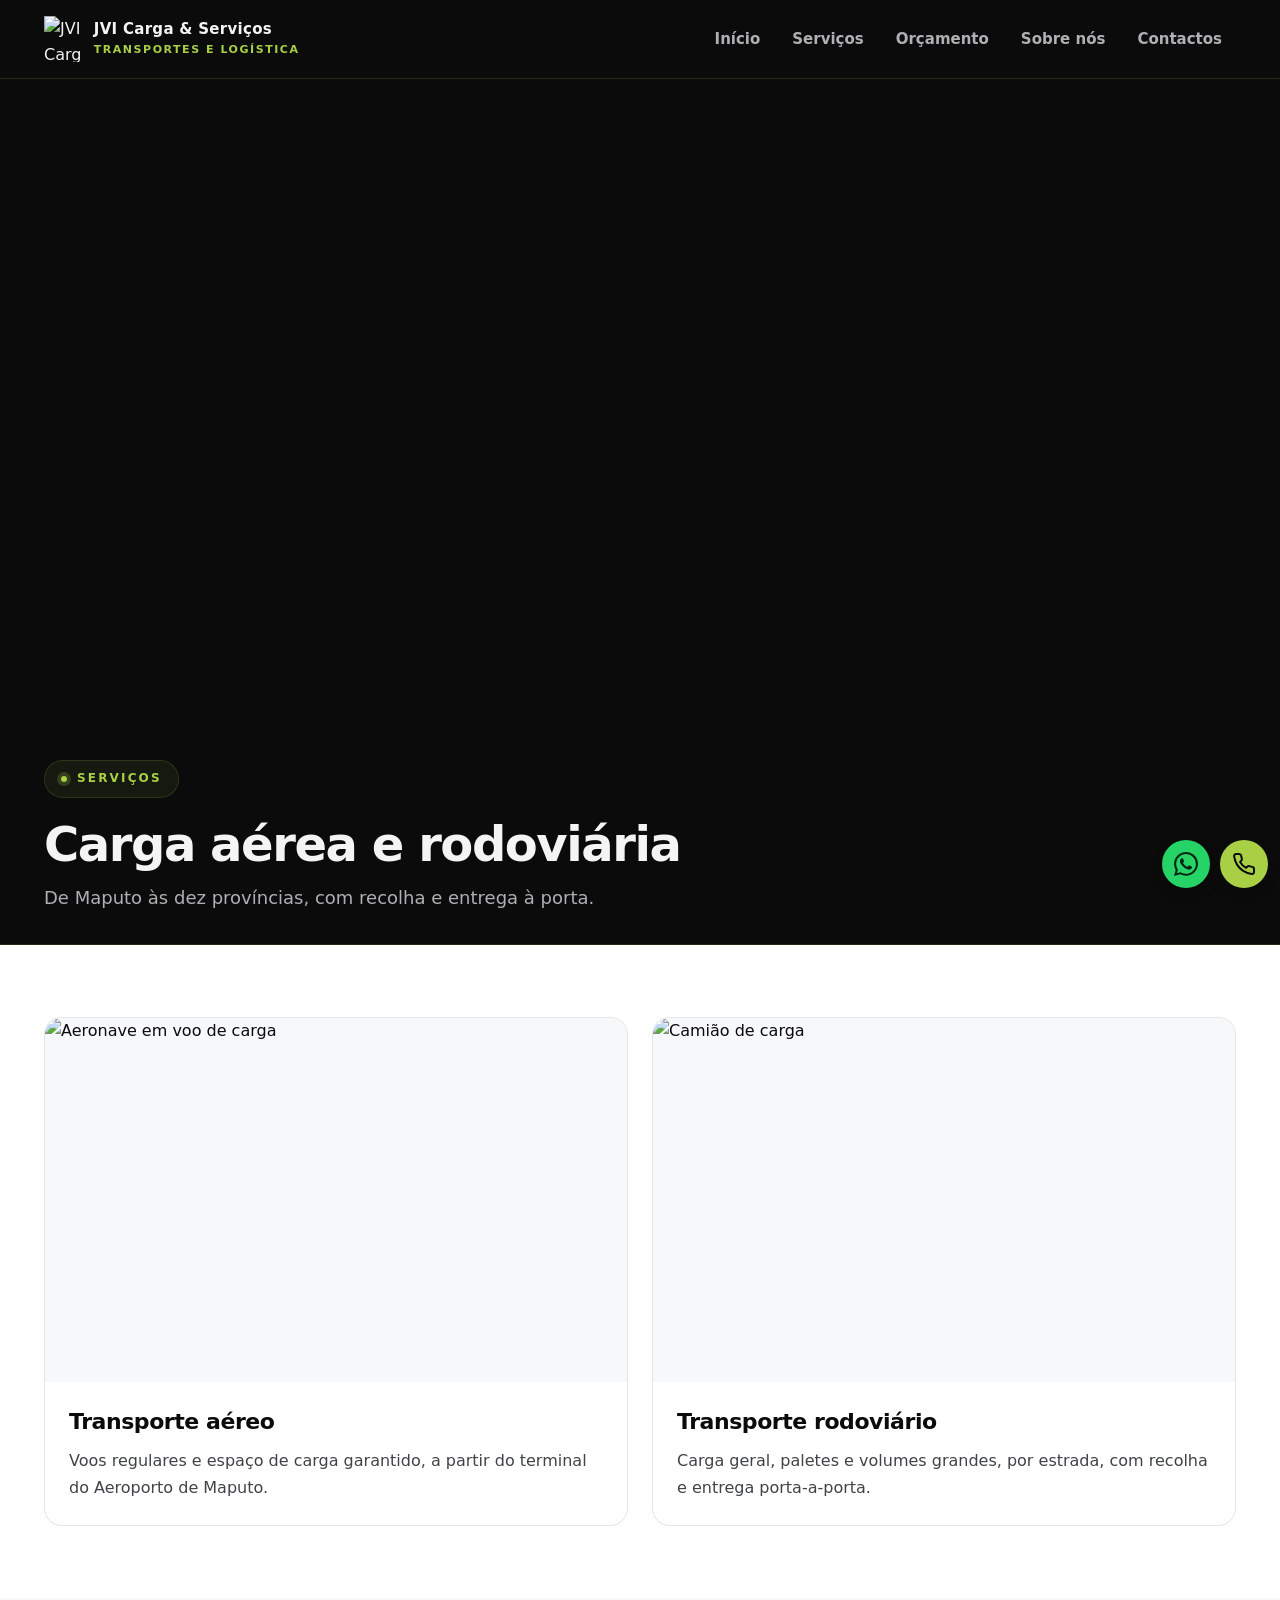
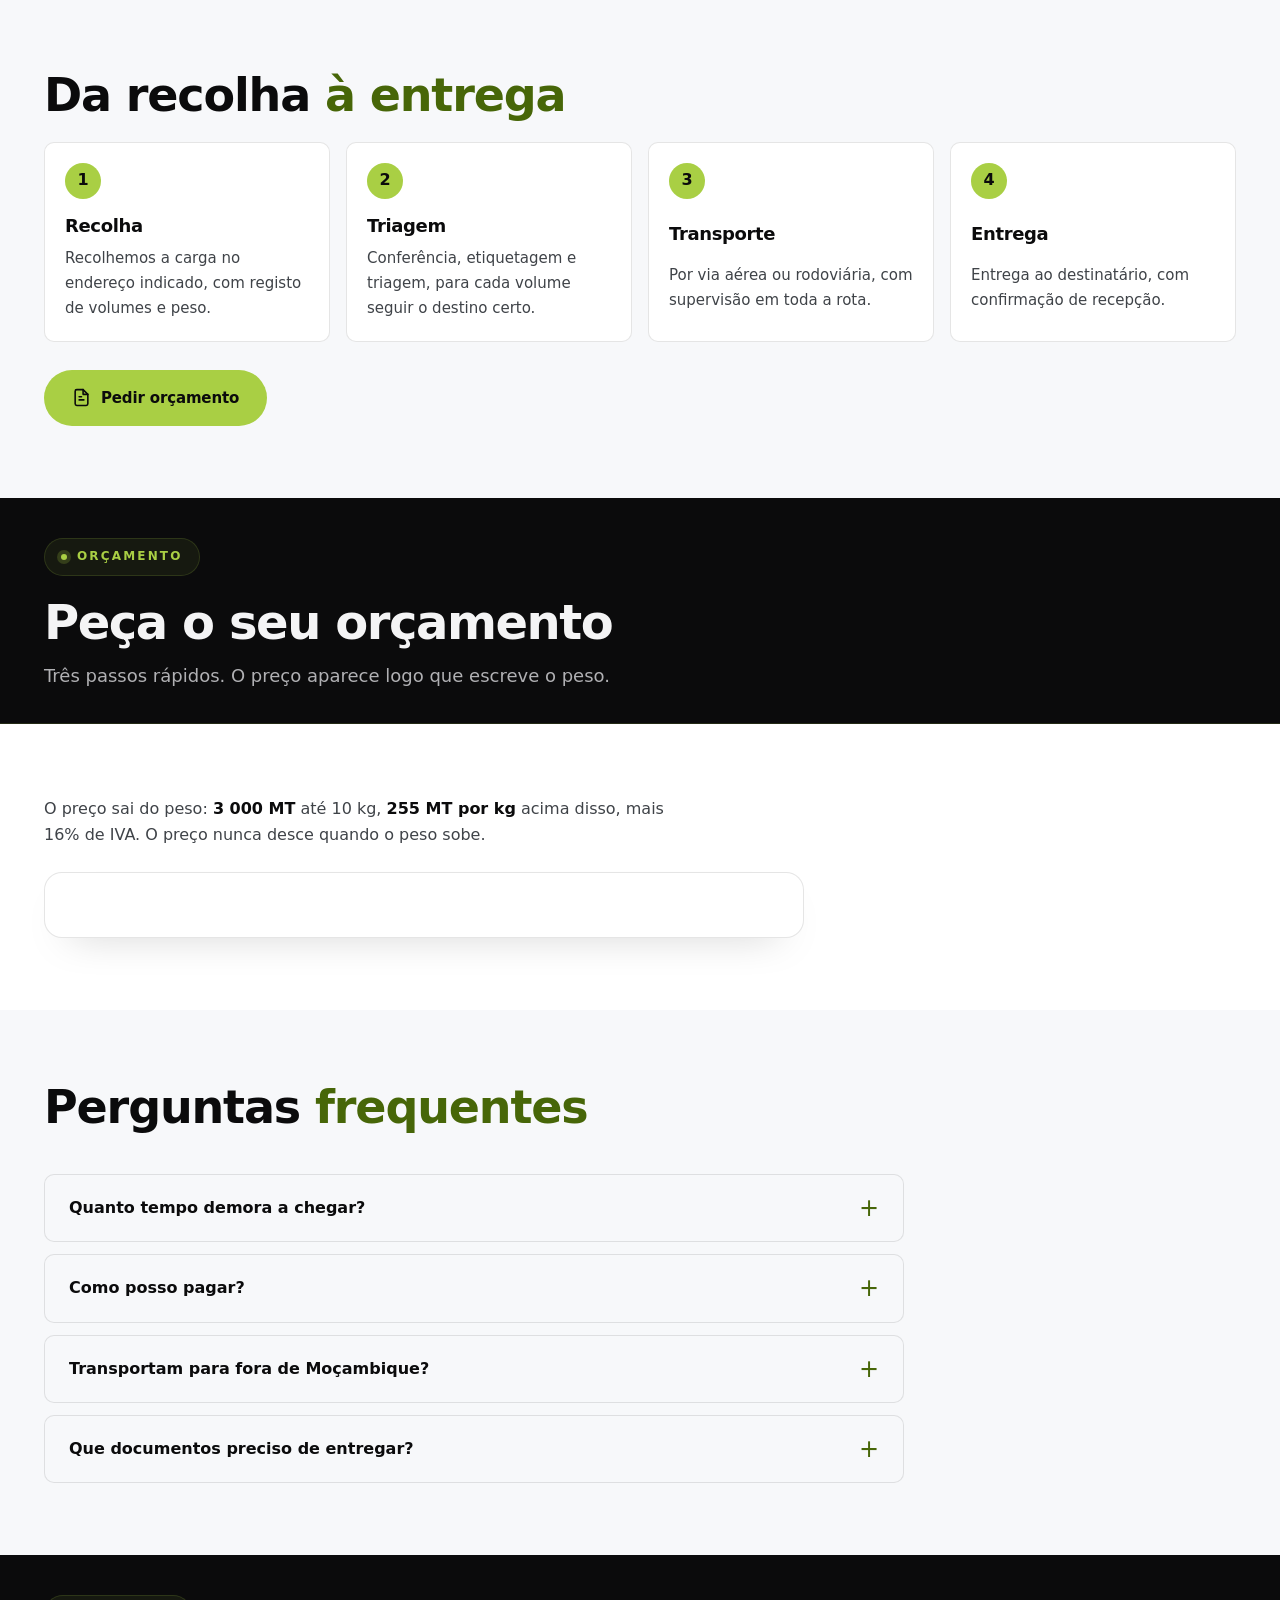
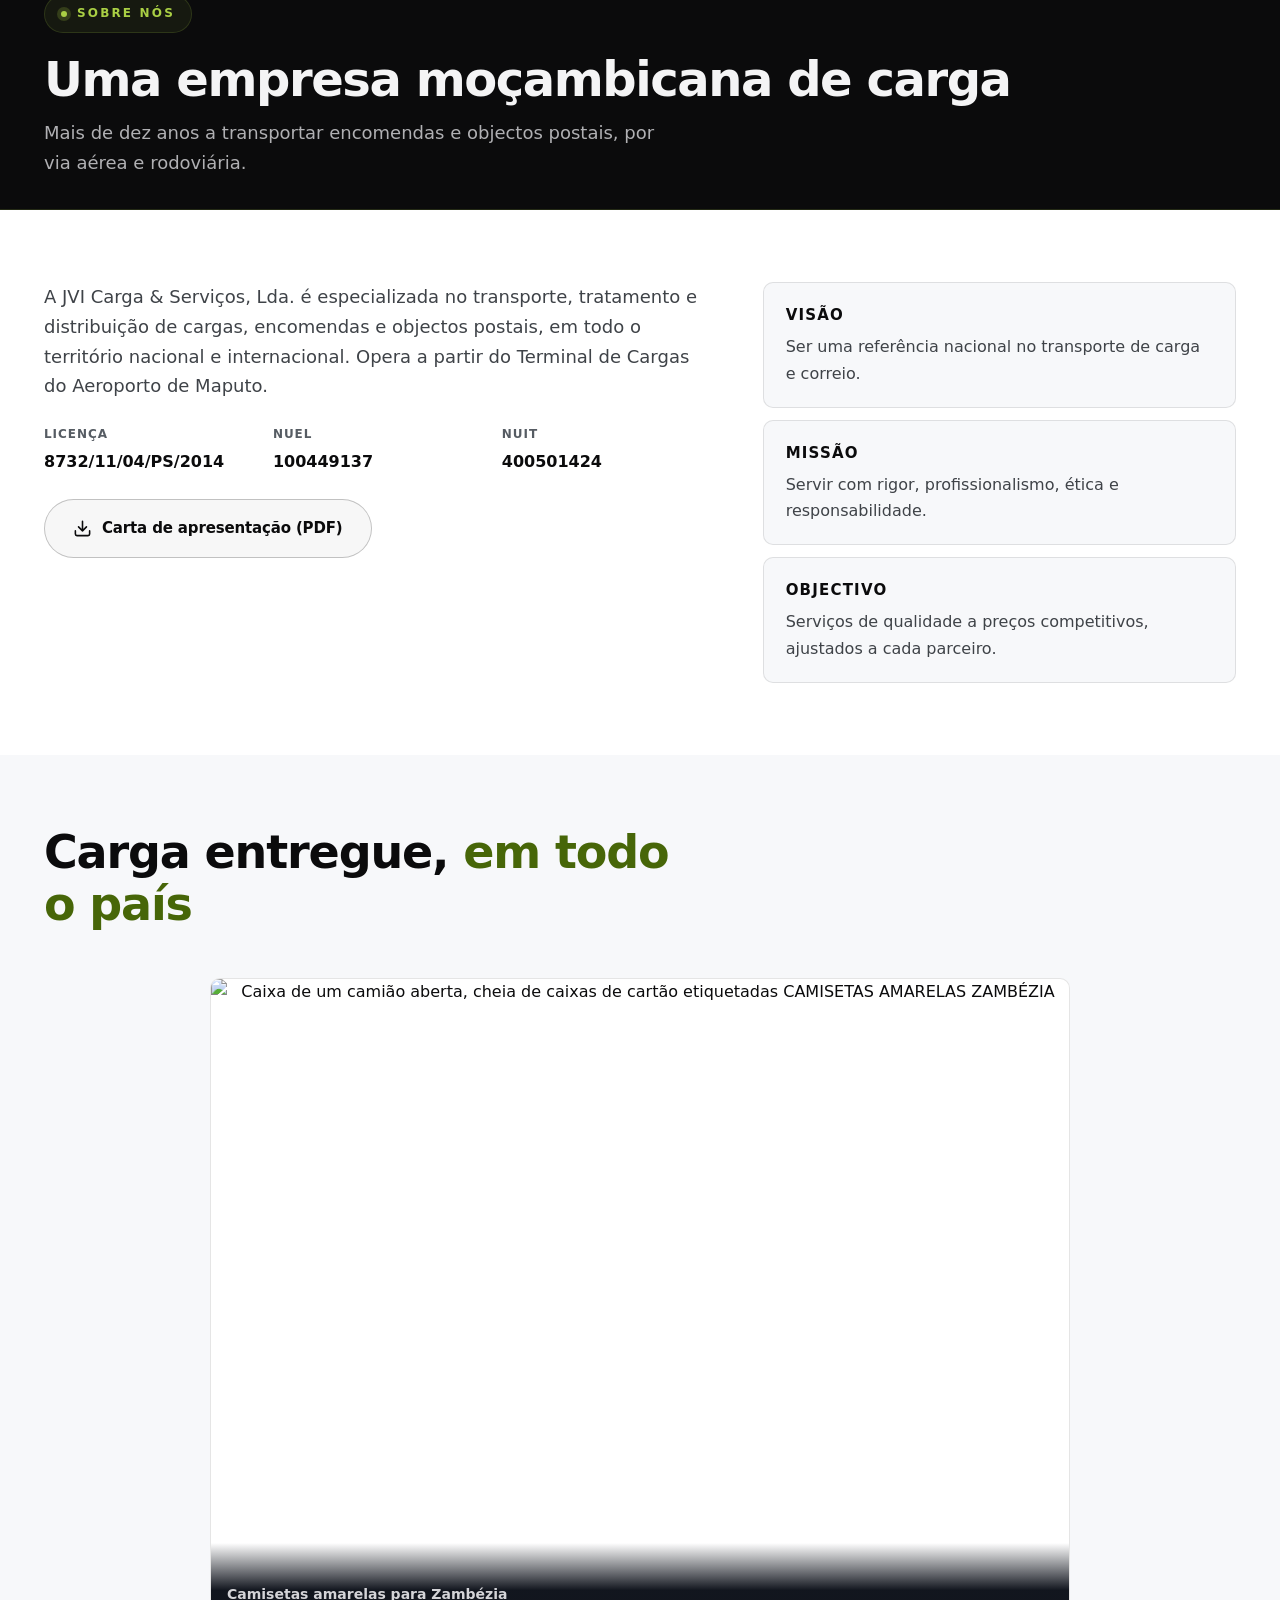
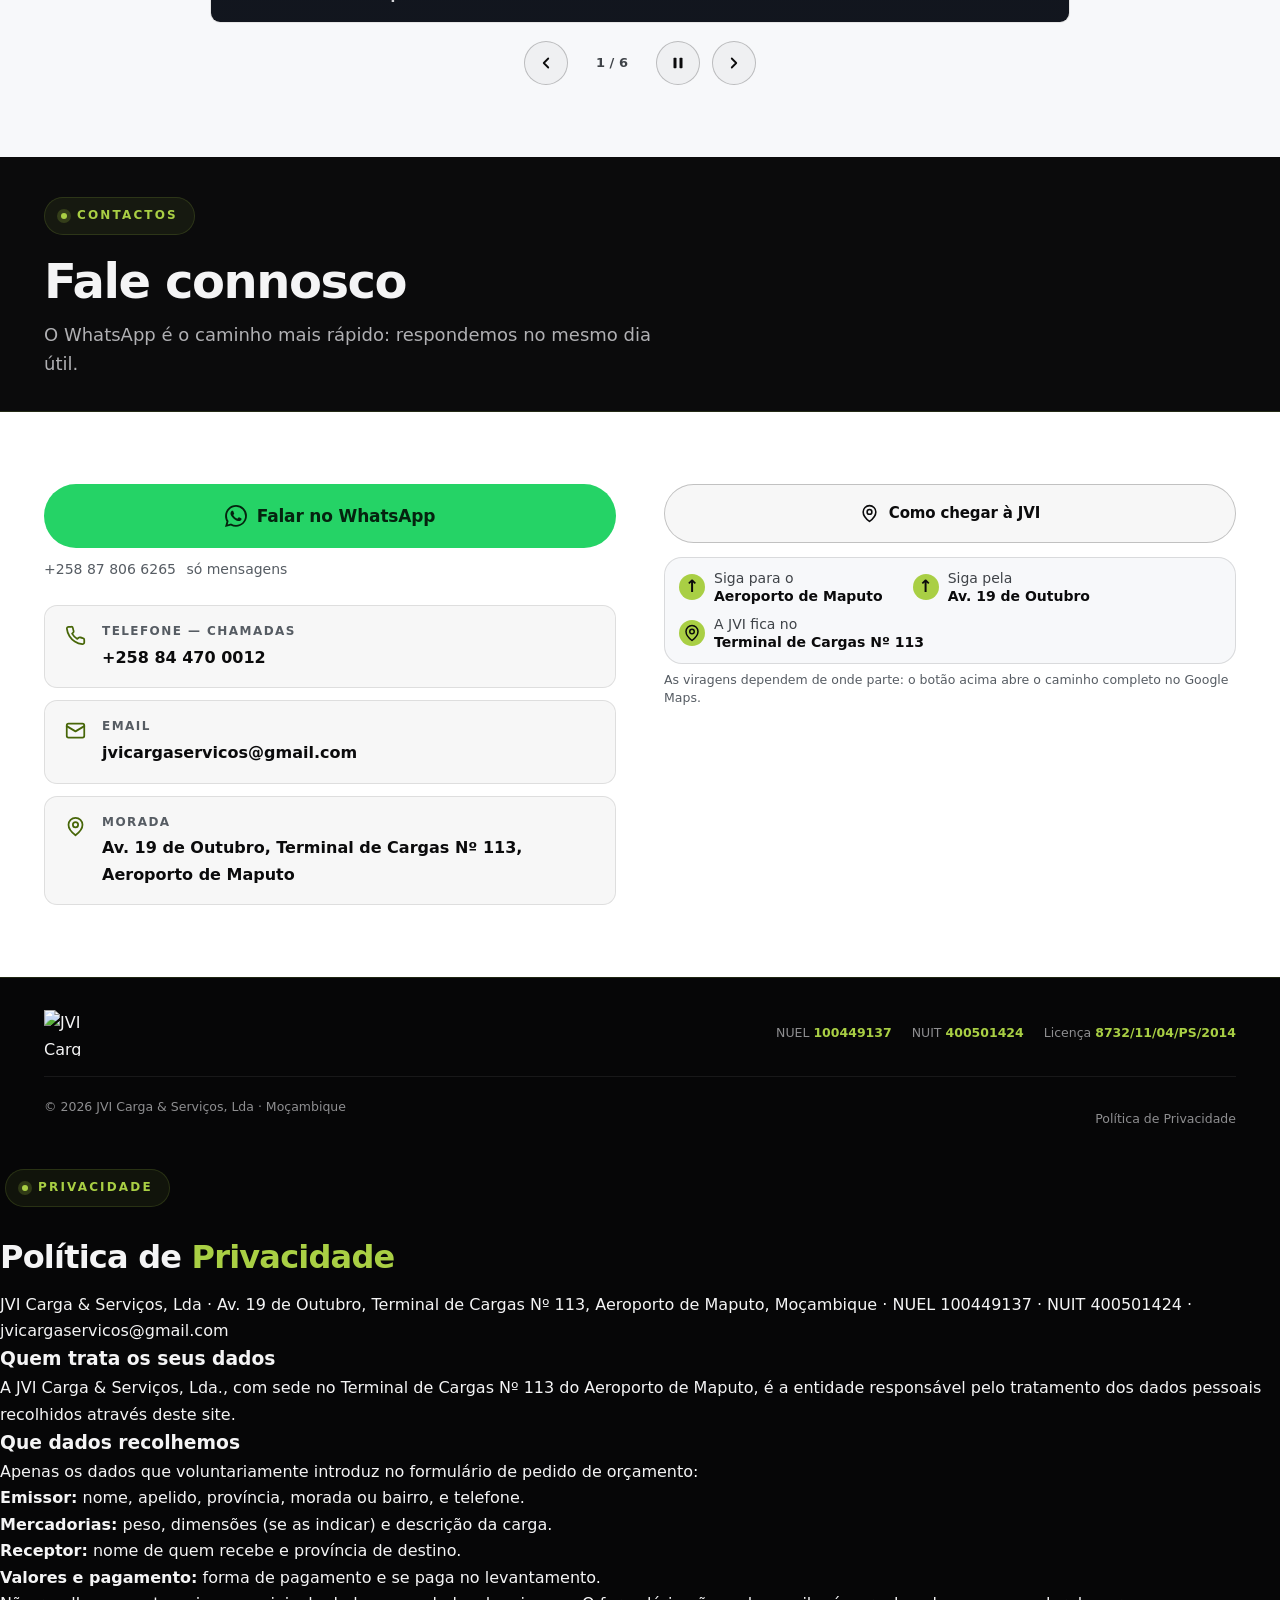
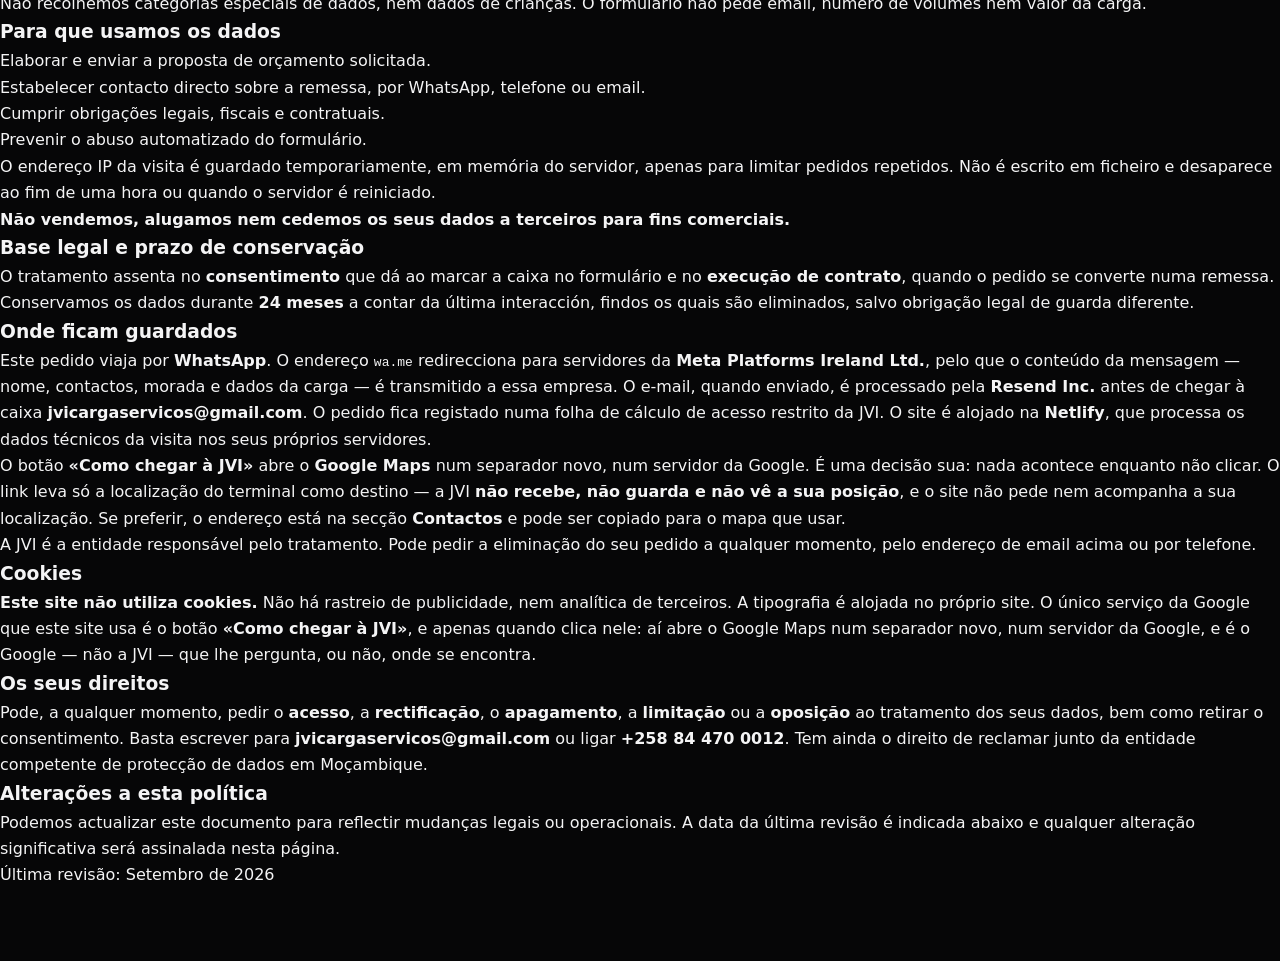
==== commit e80ba683: "10B.1: uma so pagina com 5 seccoes (Inicio, Servicos, Orcamento, Sobre nos, Contactos), menu com anc" ====
--- a/index.html
+++ b/index.html
@@ -43,7 +43,7 @@
 <!-- ===================== CABEÇALHO ===================== -->
 <header class="header" id="header">
   <div class="container header__int">
-    <a href="index.html" class="brand" aria-label="JVI Carga e Serviços — início">
+    <a href="#inicio" class="brand" aria-label="JVI Carga e Serviços — início">
       <img src="assets/logo.webp" alt="JVI Carga e Serviços, Lda" class="brand__logo" width="151" height="184" decoding="async">
       <span class="brand__txt">
         <b>JVI Carga &amp; Serviços</b>
@@ -53,11 +53,11 @@
 
     <nav class="nav" aria-label="Principal">
       <ul>
-        <li><a href="index.html" aria-current="page">Início</a></li>
-        <li><a href="servicos.html">Serviços</a></li>
-        <li><a href="sobre.html">Sobre nós</a></li>
-        <li><a href="orcamento.html">Orçamento</a></li>
-        <li><a href="contactos.html">Contactos</a></li>
+        <li><a href="#inicio">Início</a></li>
+        <li><a href="#servicos">Serviços</a></li>
+        <li><a href="#orcamento">Orçamento</a></li>
+        <li><a href="#sobre">Sobre nós</a></li>
+        <li><a href="#contactos">Contactos</a></li>
       </ul>
     </nav>
 
@@ -69,17 +69,17 @@
 
 <div class="menu-fundo" id="menuFundo"></div>
 <nav class="menu" id="menu" aria-label="Menu móvel">
-  <a href="index.html" aria-current="page">Início</a>
-  <a href="servicos.html">Serviços</a>
-  <a href="sobre.html">Sobre nós</a>
-  <a href="orcamento.html">Orçamento</a>
-  <a href="contactos.html">Contactos</a>
+  <a href="#inicio">Início</a>
+  <a href="#servicos">Serviços</a>
+  <a href="#orcamento">Orçamento</a>
+  <a href="#sobre">Sobre nós</a>
+  <a href="#contactos">Contactos</a>
 </nav>
 
 <main id="topo" tabindex="-1">
 
 <!-- ===================== HERO ===================== -->
-<section class="hero" id="hero">
+<section class="hero" id="inicio" tabindex="-1">
   <div class="hero__fundo" aria-hidden="true"><canvas id="canvasHero"></canvas></div>
   <div class="hero__glow" aria-hidden="true"></div>
 
@@ -101,7 +101,7 @@
           <svg viewBox="0 0 24 24" fill="currentColor" aria-hidden="true"><path d="M17.47 14.38c-.3-.15-1.76-.87-2.03-.97-.27-.1-.47-.15-.67.15s-.77.96-.94 1.16c-.17.2-.35.22-.65.07a8.2 8.2 0 0 1-2.4-1.48 9 9 0 0 1-1.67-2.07c-.17-.3 0-.46.13-.61.14-.14.3-.35.45-.53.15-.18.2-.3.3-.5.1-.2.05-.38-.02-.53-.08-.15-.67-1.62-.92-2.21-.24-.58-.49-.5-.67-.51h-.57c-.2 0-.52.07-.8.38s-1.04 1.02-1.04 2.48 1.07 2.88 1.22 3.08c.15.2 2.1 3.2 5.08 4.49.71.3 1.26.49 1.7.63.71.23 1.36.2 1.87.12.57-.09 1.76-.72 2-1.41.25-.7.25-1.29.18-1.42-.08-.13-.28-.2-.58-.35z"/><path d="M12.051 21.785h-.004a9.87 9.87 0 0 1-5.031-1.378l-.361-.214-3.741.982.998-3.648-.235-.374a9.86 9.86 0 0 1-1.51-5.26c.001-5.45 4.436-9.884 9.888-9.884a9.82 9.82 0 0 1 6.988 2.896 9.82 9.82 0 0 1 2.893 6.994c-.003 5.45-4.437 9.885-9.885 9.885M20.52 3.449C18.24 1.245 15.24 0 12.045 0 5.463 0 .104 5.36.101 11.945c0 2.096.548 4.142 1.588 5.945L0 24l6.305-1.654a11.9 11.9 0 0 0 5.683 1.448h.005c6.585 0 11.946-5.36 11.949-11.945a11.9 11.9 0 0 0-3.421-8.4"/></svg>
           Falar no WhatsApp
         </a>
-        <a class="btn btn--vidro" href="orcamento.html">
+        <a class="btn btn--vidro" href="#orcamento">
           <svg viewBox="0 0 24 24" fill="none" stroke="currentColor" stroke-width="2" stroke-linecap="round" stroke-linejoin="round" aria-hidden="true"><path d="M14 2H6a2 2 0 0 0-2 2v16a2 2 0 0 0 2 2h12a2 2 0 0 0 2-2V8z"/><path d="M14 2v6h6M9 15h6M9 11h3"/></svg>
           Pedir orçamento
         </a>
@@ -110,25 +110,306 @@
   </div>
 </section>
 
-<!-- ===================== SERVIÇOS EM RESUMO ===================== -->
-<section class="seccao" id="resumo">
-  <div class="container">
-    <ul class="resumo">
-      <li class="resumo__i">
+<section class="secao-pagina" id="servicos" tabindex="-1" aria-labelledby="t-servicos">
+<div class="pagina-topo">
+  <div class="container">
+    <span class="etiqueta">Serviços</span>
+    <h2 id="t-servicos">Carga aérea e rodoviária</h2>
+    <p class="pagina-topo__lead">De Maputo às dez províncias, com recolha e entrega à porta.</p>
+  </div>
+</div>
+
+<!-- ===================== SERVIÇOS ===================== -->
+<div class="seccao">
+  <div class="container">
+    <div class="servicos">
+      <article class="servico">
+        <figure class="servico__figura">
+          <img src="assets/img/aviao.jpg" alt="Aeronave em voo de carga" loading="lazy" decoding="async" width="1116" height="1491">
+        </figure>
         <h2>Transporte aéreo</h2>
-        <p>Voos regulares e espaço de carga garantido, para o que tem pressa.</p>
+        <p>Voos regulares e espaço de carga garantido, a partir do terminal do Aeroporto de Maputo.</p>
+      </article>
+      <article class="servico">
+        <figure class="servico__figura">
+          <img src="assets/img/camiao.webp" alt="Camião de carga" loading="lazy" decoding="async" width="800" height="527">
+        </figure>
+        <h2>Transporte rodoviário</h2>
+        <p>Carga geral, paletes e volumes grandes, por estrada, com recolha e entrega porta-a-porta.</p>
+      </article>
+    </div>
+  </div>
+</div>
+
+<!-- ===================== DA RECOLHA À ENTREGA ===================== -->
+<div class="seccao seccao--alt" id="fluxo">
+  <div class="container">
+    <h2 class="titulo-seccao">Da recolha <span class="verde">à entrega</span></h2>
+    <ol class="passos">
+      <li class="passo">
+        <span class="passo__n" aria-hidden="true">1</span>
+        <h3>Recolha</h3>
+        <p>Recolhemos a carga no endereço indicado, com registo de volumes e peso.</p>
       </li>
-      <li class="resumo__i">
-        <h2>Transporte rodoviário</h2>
-        <p>Carga geral, paletes e volumes grandes, por estrada.</p>
+      <li class="passo">
+        <span class="passo__n" aria-hidden="true">2</span>
+        <h3>Triagem</h3>
+        <p>Conferência, etiquetagem e triagem, para cada volume seguir o destino certo.</p>
       </li>
-      <li class="resumo__i">
-        <h2>Recolha e entrega</h2>
-        <p>Do terminal à porta do destinatário, em todo o país.</p>
+      <li class="passo">
+        <span class="passo__n" aria-hidden="true">3</span>
+        <h3>Transporte</h3>
+        <p>Por via aérea ou rodoviária, com supervisão em toda a rota.</p>
       </li>
-    </ul>
-    <a class="resumo__mais" href="servicos.html">Ver os serviços <span aria-hidden="true">→</span></a>
-  </div>
+      <li class="passo">
+        <span class="passo__n" aria-hidden="true">4</span>
+        <h3>Entrega</h3>
+        <p>Entrega ao destinatário, com confirmação de recepção.</p>
+      </li>
+    </ol>
+    <a class="btn btn--primario" href="#orcamento">
+      <svg viewBox="0 0 24 24" fill="none" stroke="currentColor" stroke-width="2" stroke-linecap="round" stroke-linejoin="round" aria-hidden="true"><path d="M14 2H6a2 2 0 0 0-2 2v16a2 2 0 0 0 2 2h12a2 2 0 0 0 2-2V8z"/><path d="M14 2v6h6M9 15h6M9 11h3"/></svg>
+      Pedir orçamento
+    </a>
+  </div>
+</div>
+</section>
+
+<section class="secao-pagina" id="orcamento" tabindex="-1" aria-labelledby="t-orcamento">
+<div class="pagina-topo">
+  <div class="container">
+    <span class="etiqueta">Orçamento</span>
+    <h2 id="t-orcamento">Peça o seu orçamento</h2>
+    <p class="pagina-topo__lead">Três passos rápidos. O preço aparece logo que escreve o peso.</p>
+  </div>
+</div>
+
+<!-- ===================== ORÇAMENTO ===================== -->
+<div class="seccao" id="formulario">
+  <div class="container orc-pagina">
+    <p class="orc-regra">O preço sai do peso: <b>3 000 MT</b> até 10 kg, <b>255 MT por kg</b> acima disso, mais 16% de IVA. O preço nunca desce quando o peso sobe.</p>
+    <div class="orc-caixa" id="orcRaiz">
+      <!-- O formulário é inserido aqui por JS. O ecrã de sucesso tem de
+           ficar DENTRO de #orcRaiz: o main.js faz
+           `raizOrc.querySelector('[data-ok]')`, e um querySelector não
+           atravessa irmãos. -->
+
+      <!-- Ecrã de sucesso, mostrado depois de confirmar -->
+      <div class="envio-ok" data-ok hidden>
+        <div class="envio-ok__ico" aria-hidden="true">
+          <svg viewBox="0 0 24 24" fill="none" stroke="currentColor" stroke-width="2.6" stroke-linecap="round" stroke-linejoin="round"><path d="M20 6 9 17l-5-5"/></svg>
+        </div>
+        <h3 tabindex="-1">Pedido pronto a enviar</h3>
+        <p>Abra o WhatsApp para enviar o pedido à JVI e receber a confirmação. Se os separadores abrirem sozinhos, pode ignorá-los.</p>
+        <p class="envio-ok__nota" data-ok-nota></p>
+        <a class="btn btn--wa btn--bloco" data-ok-empresa href="#" target="_blank" rel="noopener">
+          <svg viewBox="0 0 24 24" fill="currentColor" aria-hidden="true"><path d="M17.47 14.38c-.3-.15-1.76-.87-2.03-.97-.27-.1-.47-.15-.67.15s-.77.96-.94 1.16c-.17.2-.35.22-.65.07a8.2 8.2 0 0 1-2.4-1.48 9 9 0 0 1-1.67-2.07c-.17-.3 0-.46.13-.61.14-.14.3-.35.45-.53.15-.18.2-.3.3-.5.1-.2.05-.38-.02-.53-.08-.15-.67-1.62-.92-2.21-.24-.58-.49-.5-.67-.51h-.57c-.2 0-.52.07-.8.38s-1.04 1.02-1.04 2.48 1.07 2.88 1.22 3.08c.15.2 2.1 3.2 5.08 4.49.71.3 1.26.49 1.7.63.71.23 1.36.2 1.87.12.57-.09 1.76-.72 2-1.41.25-.7.25-1.29.18-1.42-.08-.13-.28-.2-.58-.35z"/><path d="M12.051 21.785h-.004a9.87 9.87 0 0 1-5.031-1.378l-.361-.214-3.741.982.998-3.648-.235-.374a9.86 9.86 0 0 1-1.51-5.26c.001-5.45 4.436-9.884 9.888-9.884a9.82 9.82 0 0 1 6.988 2.896 9.82 9.82 0 0 1 2.893 6.994c-.003 5.45-4.437 9.885-9.885 9.885M20.52 3.449C18.24 1.245 15.24 0 12.045 0 5.463 0 .104 5.36.101 11.945c0 2.096.548 4.142 1.588 5.945L0 24l6.305-1.654a11.9 11.9 0 0 0 5.683 1.448h.005c6.585 0 11.946-5.36 11.949-11.945a11.9 11.9 0 0 0-3.421-8.4"/></svg>
+          <span>Enviar o pedido à JVI</span>
+        </a>
+        <a class="btn btn--vidro btn--bloco" data-ok-cliente href="#" target="_blank" rel="noopener" hidden>
+          <svg viewBox="0 0 24 24" fill="currentColor" aria-hidden="true"><path d="M17.47 14.38c-.3-.15-1.76-.87-2.03-.97-.27-.1-.47-.15-.67.15s-.77.96-.94 1.16c-.17.2-.35.22-.65.07a8.2 8.2 0 0 1-2.4-1.48 9 9 0 0 1-1.67-2.07c-.17-.3 0-.46.13-.61.14-.14.3-.35.45-.53.15-.18.2-.3.3-.5.1-.2.05-.38-.02-.53-.08-.15-.67-1.62-.92-2.21-.24-.58-.49-.5-.67-.51h-.57c-.2 0-.52.07-.8.38s-1.04 1.02-1.04 2.48 1.07 2.88 1.22 3.08c.15.2 2.1 3.2 5.08 4.49.71.3 1.26.49 1.7.63.71.23 1.36.2 1.87.12.57-.09 1.76-.72 2-1.41.25-.7.25-1.29.18-1.42-.08-.13-.28-.2-.58-.35z"/><path d="M12.051 21.785h-.004a9.87 9.87 0 0 1-5.031-1.378l-.361-.214-3.741.982.998-3.648-.235-.374a9.86 9.86 0 0 1-1.51-5.26c.001-5.45 4.436-9.884 9.888-9.884a9.82 9.82 0 0 1 6.988 2.896 9.82 9.82 0 0 1 2.893 6.994c-.003 5.45-4.437 9.885-9.885 9.885M20.52 3.449C18.24 1.245 15.24 0 12.045 0 5.463 0 .104 5.36.101 11.945c0 2.096.548 4.142 1.588 5.945L0 24l6.305-1.654a11.9 11.9 0 0 0 5.683 1.448h.005c6.585 0 11.946-5.36 11.949-11.945a11.9 11.9 0 0 0-3.421-8.4"/></svg>
+          <span>Receber a confirmação no meu WhatsApp</span>
+        </a>
+        <button class="envio-ok__fechar" type="button" data-ok-fechar>Fechar</button>
+      </div>
+    </div>
+  </div>
+</div>
+
+<!-- ===================== PERGUNTAS FREQUENTES ===================== -->
+<div class="seccao seccao--alt" id="faq">
+  <div class="container">
+    <h2 class="titulo-seccao">Perguntas <span class="verde">frequentes</span></h2>
+
+    <div class="faq">
+      <details class="faq__i">
+        <summary class="faq__p">Quanto tempo demora a chegar?</summary>
+        <div class="faq__r"><p>Entre 24 e 72 horas úteis dentro do país, por via aérea. Por estrada, consoante a rota. Confirmamos o prazo exacto ao fechar o orçamento.</p></div>
+      </details>
+      <details class="faq__i">
+        <summary class="faq__p">Como posso pagar?</summary>
+        <div class="faq__r"><p>Por <b>dinheiro móvel</b> (e-Mola ou M-Pesa) ou <b>transferência bancária</b>. Pode pagar no acto de envio ou no <b>levantamento</b>, na província de destino.</p></div>
+      </details>
+      <details class="faq__i">
+        <summary class="faq__p">Transportam para fora de Moçambique?</summary>
+        <div class="faq__r"><p>Sim. Trabalhamos com parceiros aéreos e rodoviários para Angola, África do Sul e Zimbabwe. Fale connosco para o seu destino específico.</p></div>
+      </details>
+      <details class="faq__i">
+        <summary class="faq__p">Que documentos preciso de entregar?</summary>
+        <div class="faq__r"><p>Para mercadoria nacional, a factura ou a declaração de valor. Para carga internacional, a documentação comercial e, quando aplicável, a licença de importação. Confirmamos caso a caso.</p></div>
+      </details>
+    </div>
+  </div>
+</div>
+</section>
+
+<section class="secao-pagina" id="sobre" tabindex="-1" aria-labelledby="t-sobre">
+<div class="pagina-topo">
+  <div class="container">
+    <span class="etiqueta">Sobre nós</span>
+    <h2 id="t-sobre">Uma empresa moçambicana de carga</h2>
+    <p class="pagina-topo__lead">Mais de dez anos a transportar encomendas e objectos postais, por via aérea e rodoviária.</p>
+  </div>
+</div>
+
+<!-- ===================== A EMPRESA ===================== -->
+<div class="seccao" id="empresa">
+  <div class="container empresa">
+    <div class="empresa__texto">
+      <p class="subtitulo-seccao">A JVI Carga &amp; Serviços, Lda. é especializada no transporte, tratamento e distribuição de cargas, encomendas e objectos postais, em todo o território nacional e internacional. Opera a partir do Terminal de Cargas do Aeroporto de Maputo.</p>
+      <dl class="empresa__dados">
+        <div><dt>Licença</dt><dd>8732/11/04/PS/2014</dd></div>
+        <div><dt>NUEL</dt><dd>100449137</dd></div>
+        <div><dt>NUIT</dt><dd>400501424</dd></div>
+      </dl>
+      <a class="btn btn--vidro" href="carta/jvi-carta-apresentacao.pdf" download>
+        <svg viewBox="0 0 24 24" fill="none" stroke="currentColor" stroke-width="2" stroke-linecap="round" stroke-linejoin="round" aria-hidden="true"><path d="M21 15v4a2 2 0 0 1-2 2H5a2 2 0 0 1-2-2v-4M7 10l5 5 5-5M12 15V3"/></svg>
+        Carta de apresentação (PDF)
+      </a>
+    </div>
+    <div class="pilares">
+      <article class="pilar">
+        <h2>Visão</h2>
+        <p>Ser uma referência nacional no transporte de carga e correio.</p>
+      </article>
+      <article class="pilar">
+        <h2>Missão</h2>
+        <p>Servir com rigor, profissionalismo, ética e responsabilidade.</p>
+      </article>
+      <article class="pilar">
+        <h2>Objectivo</h2>
+        <p>Serviços de qualidade a preços competitivos, ajustados a cada parceiro.</p>
+      </article>
+    </div>
+  </div>
+</div>
+
+<!-- ===================== GALERIA (6 fotografias) ===================== -->
+<div class="seccao seccao--alt" id="galeria">
+  <div class="container">
+    <h2 class="titulo-seccao">Carga entregue, <span class="verde">em todo o país</span></h2>
+
+    <div class="gal" data-gal>
+      <div class="gal__palco">
+      <div class="gal__grelha" data-gal-pista aria-label="Fotografias da operação" role="group">
+        <button class="gal__item" type="button"
+                data-gal-src="assets/img/galeria/img_9a5743b57c0e.webp"
+                data-gal-alt="Caixa de um camião aberta, cheia de caixas de cartão etiquetadas CAMISETAS AMARELAS ZAMBÉZIA, com os tamanhos 50-S, 24-M e L" aria-label="Ampliar: camisetas amarelas para Zambézia">
+          <img src="assets/img/galeria/img_9a5743b57c0e.webp" width="960" height="1280" loading="lazy" decoding="async"
+               alt="Caixa de um camião aberta, cheia de caixas de cartão etiquetadas CAMISETAS AMARELAS ZAMBÉZIA">
+          <span class="gal__legenda">Camisetas amarelas para Zambézia</span>
+        </button>
+
+        <button class="gal__item" type="button"
+                data-gal-src="assets/img/galeria/img_78498ba3732e.webp"
+                data-gal-alt="Caixas de cartão empilhadas na rua, etiquetadas CAMISETAS AMARELAS NAMPULA, com as quantidades 43, 78, 79 e 100" aria-label="Ampliar: caixas etiquetadas para Nampula">
+          <img src="assets/img/galeria/img_78498ba3732e.webp" width="1280" height="960" loading="lazy" decoding="async"
+               alt="Caixas de cartão empilhadas na rua, etiquetadas CAMISETAS AMARELAS NAMPULA">
+          <span class="gal__legenda">Destino Nampula</span>
+        </button>
+
+        <button class="gal__item" type="button"
+                data-gal-src="assets/img/galeria/img_3fcdb0c13597.webp"
+                data-gal-alt="Camião pequeno de plataforma, carregado de altura com caixas de cartão amarradas com cinta, numa rua molhada" aria-label="Ampliar: camião amarrado e pronto a sair">
+          <img src="assets/img/galeria/img_3fcdb0c13597.webp" width="898" height="1046" loading="lazy" decoding="async"
+               alt="Camião pequeno de plataforma, carregado de altura com caixas de cartão amarradas com cinta">
+          <span class="gal__legenda">Carga amarrada, pronta a sair</span>
+        </button>
+
+        <button class="gal__item" type="button"
+                data-gal-src="assets/img/galeria/img_7296cfa7277f.webp"
+                data-gal-alt="Caixote de madeira com a mercadoria embalada em plástico bolha e selado com fita impressa da JVI Carga &amp; Serviços" aria-label="Ampliar: caixote selado com fita da JVI">
+          <img src="assets/img/galeria/img_7296cfa7277f.webp" width="1280" height="576" loading="lazy" decoding="async"
+               alt="Caixote de madeira com a mercadoria embalada e selado com fita da JVI Carga &amp; Serviços">
+          <span class="gal__legenda">Selado com fita da JVI</span>
+        </button>
+
+        <button class="gal__item" type="button"
+                data-gal-src="assets/img/galeria/img_ac351fd019f4.webp"
+                data-gal-alt="Caixas de televisores ULTRAK reforçadas com ripas verticais de madeira, empilhadas dentro de uma caixa de camião, com paletes e espuma ao lado" aria-label="Ampliar: TVs ULTRAK reforçadas com madeira">
+          <img src="assets/img/galeria/img_ac351fd019f4.webp" width="1280" height="576" loading="lazy" decoding="async"
+               alt="Caixas de televisores ULTRAK reforçadas com ripas de madeira, empilhadas para expedição">
+          <span class="gal__legenda">TVs ULTRAK, reforçadas com madeira</span>
+        </button>
+
+        <button class="gal__item" type="button"
+                data-gal-src="assets/img/galeria/img_700cc775e008.webp"
+                data-gal-alt="Placa de parede com o logótipo da JVI Carga &amp; Serviços, Lda e a frase agenciamento e despacho de carga, via aérea e rodoviária" aria-label="Ampliar: placa da JVI">
+          <img src="assets/img/galeria/img_700cc775e008.webp" width="1280" height="960" loading="lazy" decoding="async"
+               alt="Placa de parede com o logótipo da JVI Carga &amp; Serviços, Lda">
+          <span class="gal__legenda">JVI Carga &amp; Serviços, Lda.</span>
+        </button>
+      </div>
+      <div class="gal__controlos">
+        <button class="gal__ctl" type="button" data-gal-ant aria-label="Fotografia anterior">
+          <svg viewBox="0 0 24 24" fill="none" stroke="currentColor" stroke-width="2.4" stroke-linecap="round" stroke-linejoin="round" aria-hidden="true"><path d="m15 18-6-6 6-6"/></svg>
+        </button>
+        <span class="gal__contador" data-gal-contador aria-live="off">1 / 6</span>
+        <button class="gal__ctl" type="button" data-gal-pausa aria-pressed="false" aria-label="Pausar o carrossel">
+          <svg viewBox="0 0 24 24" fill="currentColor" aria-hidden="true" data-ico-pausa><rect x="6" y="5" width="4" height="14" rx="1"/><rect x="14" y="5" width="4" height="14" rx="1"/></svg>
+          <svg viewBox="0 0 24 24" fill="currentColor" aria-hidden="true" data-ico-play hidden><path d="M8 5v14l11-7z"/></svg>
+        </button>
+        <button class="gal__ctl" type="button" data-gal-prox aria-label="Fotografia seguinte">
+          <svg viewBox="0 0 24 24" fill="none" stroke="currentColor" stroke-width="2.4" stroke-linecap="round" stroke-linejoin="round" aria-hidden="true"><path d="m9 18 6-6-6-6"/></svg>
+        </button>
+      </div>
+      </div>
+    </div>
+  </div>
+</div>
+</section>
+
+<section class="secao-pagina" id="contactos" tabindex="-1" aria-labelledby="t-contactos">
+<div class="pagina-topo">
+  <div class="container">
+    <span class="etiqueta">Contactos</span>
+    <h2 id="t-contactos">Fale connosco</h2>
+    <p class="pagina-topo__lead">O WhatsApp é o caminho mais rápido: respondemos no mesmo dia útil.</p>
+  </div>
+</div>
+
+<!-- ===================== CONTACTOS ===================== -->
+<div class="seccao" id="dados-contacto">
+  <div class="container grelha-cont">
+    <div class="cont-principal">
+      <a class="btn btn--wa btn--grande btn--bloco" href="https://wa.me/258878066265?text=Olá%20JVI%20Carga%20%26%20Serviços%2C%20gostaria%20de%20um%20orçamento." target="_blank" rel="noopener">
+        <svg viewBox="0 0 24 24" fill="currentColor" aria-hidden="true"><path d="M17.47 14.38c-.3-.15-1.76-.87-2.03-.97-.27-.1-.47-.15-.67.15s-.77.96-.94 1.16c-.17.2-.35.22-.65.07a8.2 8.2 0 0 1-2.4-1.48 9 9 0 0 1-1.67-2.07c-.17-.3 0-.46.13-.61.14-.14.3-.35.45-.53.15-.18.2-.3.3-.5.1-.2.05-.38-.02-.53-.08-.15-.67-1.62-.92-2.21-.24-.58-.49-.5-.67-.51h-.57c-.2 0-.52.07-.8.38s-1.04 1.02-1.04 2.48 1.07 2.88 1.22 3.08c.15.2 2.1 3.2 5.08 4.49.71.3 1.26.49 1.7.63.71.23 1.36.2 1.87.12.57-.09 1.76-.72 2-1.41.25-.7.25-1.29.18-1.42-.08-.13-.28-.2-.58-.35z"/><path d="M12.051 21.785h-.004a9.87 9.87 0 0 1-5.031-1.378l-.361-.214-3.741.982.998-3.648-.235-.374a9.86 9.86 0 0 1-1.51-5.26c.001-5.45 4.436-9.884 9.888-9.884a9.82 9.82 0 0 1 6.988 2.896 9.82 9.82 0 0 1 2.893 6.994c-.003 5.45-4.437 9.885-9.885 9.885M20.52 3.449C18.24 1.245 15.24 0 12.045 0 5.463 0 .104 5.36.101 11.945c0 2.096.548 4.142 1.588 5.945L0 24l6.305-1.654a11.9 11.9 0 0 0 5.683 1.448h.005c6.585 0 11.946-5.36 11.949-11.945a11.9 11.9 0 0 0-3.421-8.4"/></svg>
+        Falar no WhatsApp
+      </a>
+      <p class="cont-numero">+258 87 806 6265 <span>só mensagens</span></p>
+    </div>
+
+    <div class="cont-lista">
+      <a class="cont-item" href="tel:+258844700012">
+        <svg viewBox="0 0 24 24" fill="none" stroke="currentColor" stroke-width="2" stroke-linecap="round" stroke-linejoin="round" aria-hidden="true"><path d="M22 16.92v3a2 2 0 0 1-2.18 2 19.79 19.79 0 0 1-8.63-3.07 19.5 19.5 0 0 1-6-6A19.79 19.79 0 0 1 2.12 4.18 2 2 0 0 1 4.11 2h3a2 2 0 0 1 2 1.72c.13.96.36 1.9.7 2.79a2 2 0 0 1-.45 2.11L8.09 9.91a16 16 0 0 0 6 6l1.29-1.29a2 2 0 0 1 2.11-.45c.89.34 1.83.57 2.79.7A2 2 0 0 1 22 16.92z"/></svg>
+        <span><b>Telefone — chamadas</b>+258 84 470 0012</span>
+      </a>
+      <a class="cont-item" href="mailto:jvicargaservicos@gmail.com">
+        <svg viewBox="0 0 24 24" fill="none" stroke="currentColor" stroke-width="2" stroke-linecap="round" stroke-linejoin="round" aria-hidden="true"><rect x="2" y="4" width="20" height="16" rx="2"/><path d="m22 7-10 6L2 7"/></svg>
+        <span><b>Email</b>jvicargaservicos@gmail.com</span>
+      </a>
+      <div class="cont-item">
+        <svg viewBox="0 0 24 24" fill="none" stroke="currentColor" stroke-width="2" stroke-linecap="round" stroke-linejoin="round" aria-hidden="true"><path d="M20 10c0 6-8 12-8 12s-8-6-8-12a8 8 0 0 1 16 0z"/><circle cx="12" cy="10" r="3"/></svg>
+        <span><b>Morada</b>Av. 19 de Outubro, Terminal de Cargas Nº 113, Aeroporto de Maputo</span>
+      </div>
+    </div>
+
+    <div class="cont-chegar">
+      <a class="btn btn--vidro" href="https://www.google.com/maps/dir/?api=1&amp;destination=3H9C%2BVJ8%2C%20Maputo&amp;travelmode=driving" target="_blank" rel="noopener">
+        <svg viewBox="0 0 24 24" fill="none" stroke="currentColor" stroke-width="2" stroke-linecap="round" stroke-linejoin="round" aria-hidden="true"><path d="M20 10c0 6-8 12-8 12s-8-6-8-12a8 8 0 0 1 16 0z"/><circle cx="12" cy="10" r="3"/></svg>
+        Como chegar à JVI
+      </a>
+      <div class="percurso">
+        <ol class="percurso__passos" aria-label="Percurso até à JVI">
+          <li class="percurso__passo"><span class="percurso__seta" aria-hidden="true">↑</span><span class="percurso__txt">Siga para o <b>Aeroporto de Maputo</b></span></li>
+          <li class="percurso__passo"><span class="percurso__seta" aria-hidden="true">↑</span><span class="percurso__txt">Siga pela <b>Av. 19 de Outubro</b></span></li>
+          <li class="percurso__passo percurso__passo--chegada"><svg viewBox="0 0 24 24" fill="none" stroke="currentColor" stroke-width="2" stroke-linecap="round" stroke-linejoin="round" aria-hidden="true"><path d="M20 10c0 6-8 12-8 12s-8-6-8-12a8 8 0 0 1 16 0z"/><circle cx="12" cy="10" r="3"/></svg><span class="percurso__txt">A JVI fica no <b>Terminal de Cargas Nº 113</b></span></li>
+        </ol>
+        <p class="percurso__nota">As viragens dependem de onde parte: o botão acima abre o caminho completo no Google Maps.</p>
+      </div>
+    </div>
+  </div>
+</div>
 </section>
 
 </main>
@@ -166,6 +447,211 @@
     </a>
   </span>
 </nav>
+
+<!-- ===================== TEMPLATE DO FORMULÁRIO (3 PASSOS) ===================== -->
+<!-- ===================== TEMPLATE DO FORMULÁRIO (3 PASSOS) ===================== -->
+<template id="tplOrc">
+  <form class="orc" novalidate data-orc>
+    <!-- Indicador de progresso -->
+    <div class="orc__cabec">
+      <ol class="orc__passos" data-passos>
+        <li class="orc-passo" data-passo="0" data-estado="ativo"><span class="orc-passo__n">1</span><span class="orc-passo__t">Emissor</span></li>
+        <li class="orc-passo" data-passo="1" data-estado="por-fazer"><span class="orc-passo__n">2</span><span class="orc-passo__t">Carga</span></li>
+        <li class="orc-passo" data-passo="2" data-estado="por-fazer"><span class="orc-passo__n">3</span><span class="orc-passo__t">Pagamento</span></li>
+      </ol>
+      <div class="orc__barra" role="progressbar" aria-valuemin="0" aria-valuemax="100" aria-valuenow="33" aria-label="Progresso do pedido"><span></span></div>
+    </div>
+
+    <div class="orc__corpo">
+      <!-- ===================== PASSO 1 ===================== -->
+      <fieldset class="orc-seccao" data-seccao="0" data-ativa="true">
+        <legend class="sr-only">Passo 1 — dados do emissor</legend>
+        <h3 class="orc-seccao__t">Quem envia a carga</h3>
+        <div class="campos campos--2">
+          <div class="campo" data-campo="nome">
+            <label for="orcNome">Nome <span class="ob">*</span></label>
+            <input id="orcNome" name="nome" type="text" maxlength="80" placeholder="Ex.: João Pedro" required autocomplete="given-name">
+            <span class="campo__erro">Indique o primeiro nome.</span>
+          </div>
+          <div class="campo" data-campo="apelido">
+            <label for="orcApelido">Apelido <span class="ob">*</span></label>
+            <input id="orcApelido" name="apelido" type="text" maxlength="80" placeholder="Ex.: Machava" required autocomplete="family-name">
+            <span class="campo__erro">Indique o apelido.</span>
+          </div>
+          <div class="campo" data-campo="provincia">
+            <label for="orcProvincia">Província <span class="ob">*</span></label>
+            <select id="orcProvincia" name="provincia" required></select>
+            <span class="campo__erro">Escolha a província.</span>
+          </div>
+          <div class="campo" data-campo="morada">
+            <label for="orcMorada">Morada / bairro <span class="ob">*</span></label>
+            <input id="orcMorada" name="morada" type="text" maxlength="200" placeholder="Ex.: Sommerschield, Maputo" required autocomplete="street-address">
+            <span class="campo__erro">Indique a morada ou bairro.</span>
+          </div>
+          <div class="campo campo--largo" data-campo="telefone">
+            <label for="orcTelefone">Telefone <span class="ob">*</span></label>
+            <!-- C2: o exemplo é um número inventado, não o da JVI. C1: só a
+                 primeira frase da ajuda; a segunda convidava a escrever mais. -->
+            <input id="orcTelefone" name="telefone" type="tel" inputmode="tel" maxlength="40" placeholder="Ex.: 84 123 4567" required autocomplete="tel">
+            <span class="campo__ajuda">É este número que recebe a confirmação.</span>
+            <span class="campo__erro">Indique um número moçambicano válido: 9 dígitos, a começar por 8.</span>
+          </div>
+        </div>
+      </fieldset>
+
+      <!-- ===================== PASSO 2 ===================== -->
+      <fieldset class="orc-seccao" data-seccao="1">
+        <legend class="sr-only">Passo 2 — dados da carga</legend>
+        <h3 class="orc-seccao__t">A sua carga</h3>
+        <div class="campos campos--2">
+          <div class="campo" data-campo="destinatario">
+            <label for="orcDestinatario">Quem recebe <span class="ob">*</span></label>
+            <input id="orcDestinatario" name="destinatario" type="text" maxlength="120" placeholder="Nome de quem recebe" required>
+            <span class="campo__erro">Indique quem recebe a carga.</span>
+          </div>
+          <div class="campo" data-campo="provinciaDestino">
+            <label for="orcProvinciaDestino">Província de destino <span class="ob">*</span></label>
+            <select id="orcProvinciaDestino" name="provinciaDestino" required></select>
+            <span class="campo__erro">Escolha a província de destino.</span>
+          </div>
+          <div class="campo" data-campo="peso">
+            <label for="orcPeso">Peso (kg) <span class="ob">*</span></label>
+            <!-- type=text, NÃO number: um input number engole a vírgula
+                 decimal e devolve value="" quando se escreve 11,7, que é
+                 a notação normal em Moçambique. A validação do intervalo
+                 é feita por JS, em campoMau(). -->
+            <input id="orcPeso" name="peso" type="text" inputmode="decimal" maxlength="8" placeholder="Ex.: 15 ou 11,7" required>
+            <span class="campo__ajuda">Pode escrever 11,7 — a vírgula é aceite.</span>
+            <span class="campo__erro">Indique o peso em quilogramas, entre 0,1 e 100 000.</span>
+          </div>
+          <!-- 8C/C8: as dimensões saíram ("não é preciso"), e a descrição
+               passou a opcional, com o exemplo entre parênteses. -->
+          <div class="campo campo--largo" data-campo="descricao">
+            <label for="orcDescricao">Descrição da mercadoria <span class="opc">opcional</span></label>
+            <textarea id="orcDescricao" name="descricao" rows="3" maxlength="1200" placeholder="(ex.: camisetas)"></textarea>
+          </div>
+        </div>
+
+        <!-- C4: caixa verde, obrigatória para avançar. -->
+        <div class="campo campo--verif" data-campo="embarque">
+          <label class="verif" for="orcEmbarque">
+            <input id="orcEmbarque" name="embarque" type="checkbox" value="sim" required>
+            <span>Confirmo que a mercadoria está embalada e pronta para o embarque. <span class="ob">*</span></span>
+          </label>
+          <span class="campo__erro">Confirme que a carga está pronta para o embarque.</span>
+        </div>
+
+        <!-- Custo estimado, calculado com o mesmo módulo que os testes
+             usam. A região viva está à volta, e não dentro, porque
+             .orc-preco arranca em `hidden` e uma live region que
+             aparece já com o texto nem sempre é anunciada. -->
+        <div class="orc-preco__vivo" role="status" aria-live="polite">
+          <div class="orc-preco" data-preco hidden>
+            <span class="orc-preco__r">Base <b data-p-base>—</b></span>
+            <span class="orc-preco__r">IVA 16% <b data-p-iva>—</b></span>
+            <span class="orc-preco__r orc-preco__r--total">Total <b data-p-total>—</b></span>
+          </div>
+        </div>
+        <p class="orc-preco__nota">Valor estimado pela tabela em vigor. Confirmamos o preço final ao fechar o orçamento.</p>
+      </fieldset>
+
+      <!-- ===================== PASSO 3 ===================== -->
+      <fieldset class="orc-seccao" data-seccao="2">
+        <legend class="sr-only">Passo 3 — pagamento</legend>
+        <h3 class="orc-seccao__t">Como pretende pagar</h3>
+        <div class="campos">
+          <div class="campo campo--largo" data-campo="pagamento">
+            <span class="campo__rotulo" id="rotPag">Forma de pagamento <span class="ob">*</span></span>
+            <!-- 8C/C8: e-Mola e M-Pesa na mesma opção (dinheiro móvel). Os
+                 dois rádios continuam separados lá dentro: o valor guardado
+                 é o mesmo de sempre, e a JVI sabe por qual dos dois cobrar. -->
+            <div class="opcoes opcoes--pag" role="radiogroup" aria-labelledby="rotPag">
+              <div class="opcao opcao--movel">
+                <span class="opcao__t">Dinheiro móvel<small>Movitel ou Vodacom</small></span>
+                <span class="opcao__subs">
+                  <label class="opcao__sub"><input type="radio" name="pagamento" value="e-Mola" checked> e-Mola</label>
+                  <label class="opcao__sub"><input type="radio" name="pagamento" value="M-Pesa"> M-Pesa</label>
+                </span>
+              </div>
+              <label class="opcao"><input type="radio" name="pagamento" value="Transferência bancária"> <span>Transferência bancária<small>Para a conta da JVI</small></span></label>
+            </div>
+          </div>
+
+          <div class="campo campo--largo" data-campo="pagarNoLevantamento">
+            <!-- C5: QUANDO paga, à parte da forma. As duas opções valem e
+                 nenhuma vem marcada: a pessoa escolhe. O valor continua
+                 `sim`/`nao` de "paga no levantamento", que é o que a função
+                 serverless e as mensagens já conhecem. -->
+            <span class="campo__rotulo" id="rotLev">Quando paga <span class="ob">*</span></span>
+            <span class="campo__ajuda" id="ajudaLev">Paga no acto de envio ou no acto de levantamento da carga.</span>
+            <div class="opcoes opcoes--simnao" role="radiogroup" aria-labelledby="rotLev" aria-describedby="ajudaLev">
+              <label class="opcao"><input type="radio" name="pagarNoLevantamento" value="nao" required> <span>No acto de envio<small>Ao entregar a carga à JVI</small></span></label>
+              <label class="opcao"><input type="radio" name="pagarNoLevantamento" value="sim"> <span>No acto de levantamento<small>Na província de destino</small></span></label>
+            </div>
+            <span class="campo__erro">Escolha quando paga.</span>
+          </div>
+
+          <div class="consent" data-consent>
+            <input type="checkbox" name="consentimento" value="sim" id="orcConsent">
+            <label for="orcConsent">Aceito os termos do serviço e a <a href="#" data-legal="privacidade">Política de Privacidade</a>. <span class="ob">*</span></label>
+          </div>
+        </div>
+      </fieldset>
+    </div>
+
+    <!-- Anti-spam: invisível a humanos, com.tracke a bots.
+         A função serverless descarta o pedido se este campo vier
+         preenchido, e também se o envio acontecer em menos de 3 s. -->
+    <div class="hp">
+      <label for="orcWebsite">Não preencha este campo</label>
+      <input id="orcWebsite" name="website" type="text" tabindex="-1" autocomplete="off" inert>
+    </div>
+
+    <!-- Navegação -->
+    <div class="orc__nav">
+      <button class="btn btn--vidro" type="button" data-ant disabled>Voltar</button>
+      <span class="orc__conta" data-conta aria-live="polite">Passo 1 de 3</span>
+      <button class="btn btn--primario" type="button" data-seg>Continuar</button>
+    </div>
+
+    <div class="estado-envio" data-estado role="status" aria-live="polite"></div>
+  </form>
+</template>
+
+<!-- ===================== CONFIRMAÇÃO ANTES DO ENVIO ===================== -->
+<!-- ===================== CONFIRMAÇÃO ANTES DO ENVIO ===================== -->
+<div class="confirm" id="confirm" data-aberto="false" role="dialog" aria-modal="true" aria-labelledby="confirmTitulo">
+  <div class="confirm__fundo" data-fechar-confirm></div>
+  <div class="confirm__caixa">
+    <span class="etiqueta">Confirmar</span>
+    <h2 id="confirmTitulo" class="modal__titulo">Confirme o seu <span class="verde">pedido</span></h2>
+    <p class="modal__lead">Leia e confirme. Depois enviamos tudo por WhatsApp — à JVI e ao seu número.</p>
+    <dl class="confirm__lista" data-resumo-confirm></dl>
+    <div class="confirm__nav">
+      <button class="btn btn--vidro" type="button" data-fechar-confirm>Voltar a editar</button>
+      <button class="btn btn--primario" type="button" data-confirmar>Confirmar e enviar</button>
+    </div>
+  </div>
+</div>
+<!-- ===================== LUZBOX ===================== -->
+<!-- ===================== LUZBOX ===================== -->
+<div class="luz" id="luz" data-aberto="false" role="dialog" aria-modal="true" aria-label="Fotografia ampliada">
+  <div class="luz__fundo" data-luz-fundo></div>
+  <figure class="luz__figura">
+    <button class="luz__fechar" type="button" data-luz-fechar aria-label="Fechar">
+      <svg viewBox="0 0 24 24" fill="none" stroke="currentColor" stroke-width="2.4" stroke-linecap="round" aria-hidden="true"><path d="M18 6 6 18M6 6l12 12"/></svg>
+    </button>
+    <button class="luz__nav luz__nav--ant" type="button" data-luz-ant aria-label="Fotografia anterior">
+      <svg viewBox="0 0 24 24" fill="none" stroke="currentColor" stroke-width="2.4" stroke-linecap="round" stroke-linejoin="round" aria-hidden="true"><path d="m15 18-6-6 6-6"/></svg>
+    </button>
+    <button class="luz__nav luz__nav--prox" type="button" data-luz-prox aria-label="Fotografia seguinte">
+      <svg viewBox="0 0 24 24" fill="none" stroke="currentColor" stroke-width="2.4" stroke-linecap="round" stroke-linejoin="round" aria-hidden="true"><path d="m9 18 6-6-6-6"/></svg>
+    </button>
+    <img data-luz-img src="" alt="">
+    <figcaption class="luz__legenda" data-luz-legenda aria-live="polite" aria-atomic="true"></figcaption>
+  </figure>
+</div>
+
 
 <!-- ===================== POLÍTICA DE PRIVACIDADE ===================== -->
 <!-- ===================== POLÍTICA DE PRIVACIDADE ===================== -->
--- a/css/styles.css
+++ b/css/styles.css
@@ -236,6 +236,7 @@
 /* O `main` tem `tabindex="-1"` para receber o foco do skip link. Sem isto
    não se vê um anel de foco à volta de todo o conteúdo. */
 main:focus-visible { outline: 3px solid var(--verde); outline-offset: -3px; }
+.hero:focus, .secao-pagina:focus { outline: none; }
 
 .brand { display: flex; align-items: center; gap: 12px; flex: none; min-width: 44px; min-height: 44px; }
 .brand__logo { height: 46px; width: auto; transition: height var(--transicao); }
@@ -252,7 +253,7 @@
   transition: color var(--transicao), background var(--transicao);
 }
 .nav a:hover { color: var(--verde); background: rgb(var(--verde-rgb) / .08); }
-.nav a[aria-current="page"] { color: var(--texto); box-shadow: inset 0 -2px 0 var(--verde-marca); border-radius: 0; }
+.nav a[aria-current] { color: var(--texto); box-shadow: inset 0 -2px 0 var(--verde-marca); border-radius: 0; }
 
 /* Menu mobile */
 .menu-btn {
@@ -283,7 +284,7 @@
   transition: all var(--transicao);
 }
 .menu a:hover { color: var(--verde); background: rgb(var(--verde-rgb) / .08); border-color: var(--linha); }
-.menu a[aria-current="page"] { color: var(--texto); border-color: var(--verde-marca); }
+.menu a[aria-current] { color: var(--texto); border-color: var(--verde-marca); }
 .menu-fundo {
   position: fixed; inset: 0; z-index: 94; background: rgba(0, 0, 0, 0.72);
   opacity: 0; pointer-events: none; transition: opacity var(--transicao);
@@ -299,11 +300,15 @@
   .brand__txt { display: block; }
 }
 
-/* =========================================================
-   TOPO DAS PÁGINAS INTERIORES
-   ========================================================= */
-.pagina-topo { padding: 112px 0 36px; background: var(--base); border-bottom: 1px solid var(--linha); }
-.pagina-topo h1 {
+/* Fase 10B: as cinco "páginas" são secções de uma só página. O cabeçalho é
+   fixo; sem esta margem o título de cada secção ficava por baixo dele. */
+.hero, .secao-pagina { scroll-margin-top: 64px; }
+
+/* =========================================================
+   TOPO DAS SECÇÕES
+   ========================================================= */
+.pagina-topo { padding: 40px 0 32px; background: var(--base); border-bottom: 1px solid var(--linha); }
+.pagina-topo h2 {
   font-size: clamp(30px, 5vw, 48px); line-height: 1.1;
   font-weight: 800; letter-spacing: -0.03em; margin-bottom: 12px;
 }
@@ -347,9 +352,12 @@
 /* No telemóvel o mapa sai de trás do texto: abaixo de 760px passa a ter a
    sua caixa, em fluxo, por baixo do conteúdo. O limite é o do `w < 760` do
    js/hero-voo.js — o teste confere que são o mesmo. */
-@media (max-width: 759px) {
-  .hero { flex-direction: column; align-items: stretch; padding-bottom: 0; min-height: 0; }
-  .hero__fundo { position: relative; inset: auto; order: 2; height: min(110vw, 440px); margin-top: 8px; }
+@media (max-width: 899px) {
+  .hero { flex-direction: column; align-items: stretch; padding: 100px 0 0; min-height: 0; }
+  .hero__lead { margin-bottom: 20px; }
+  /* O mapa (e o avião) têm de caber no primeiro ecrã: o voo só arranca com o
+     mapa à vista (IntersectionObserver), e a 360 x 800 isto põe-no em y 447-778. */
+  .hero__fundo { position: relative; inset: auto; order: 2; height: min(92vw, 380px); margin-top: 8px; }
   .hero__glow::after { background: none; }
 }
 
@@ -447,7 +455,7 @@
    FORMULÁRIO DE ORÇAMENTO
    ------------------------------------------------------------
    Vive em css/orcamento.css, carregado depois deste ficheiro. Desde a
-   Fase 10 está na página orcamento.html, e já não num pop-up.
+   Fase 10B está na secção #orcamento de index.html, e já não num pop-up.
    ========================================================= */
 @keyframes fade { from { opacity: 0; } to { opacity: 1; } }
 @keyframes sobe { from { opacity: 0; transform: translateY(28px) scale(0.97); } to { opacity: 1; transform: none; } }
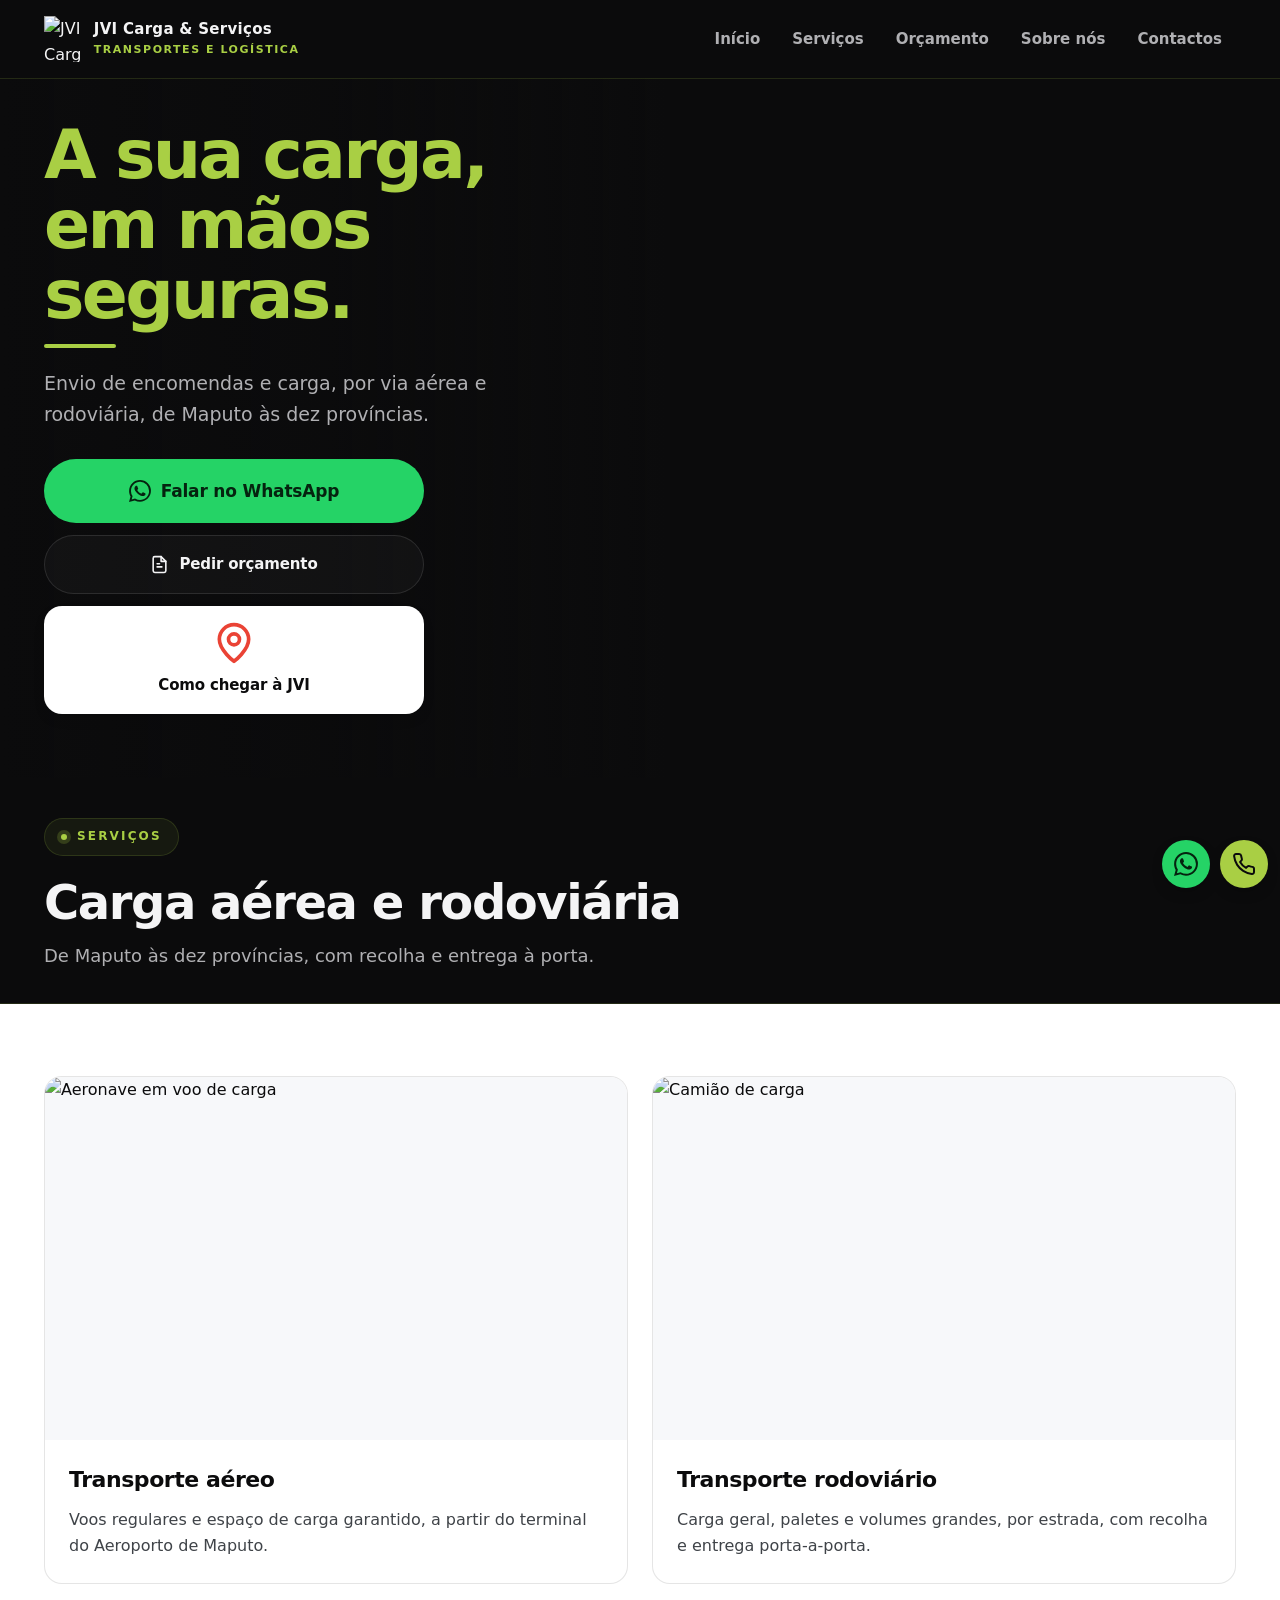
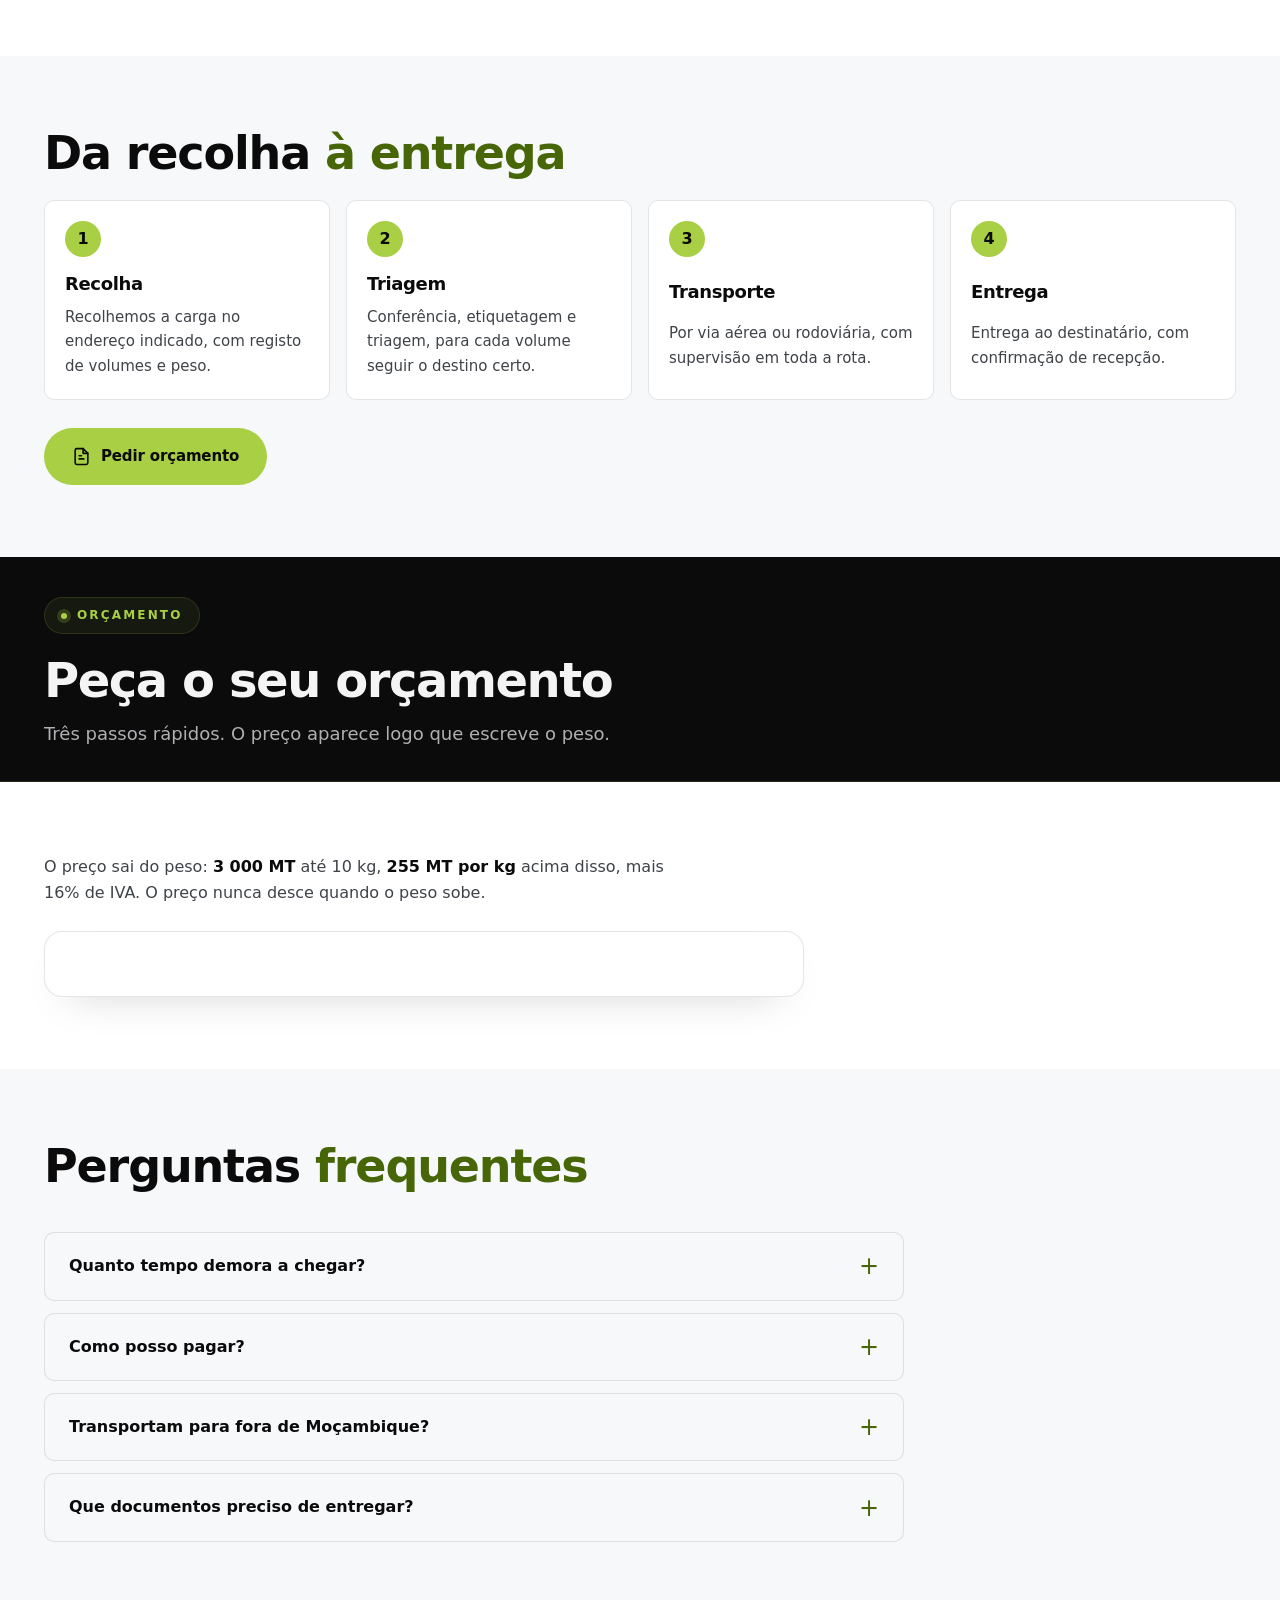
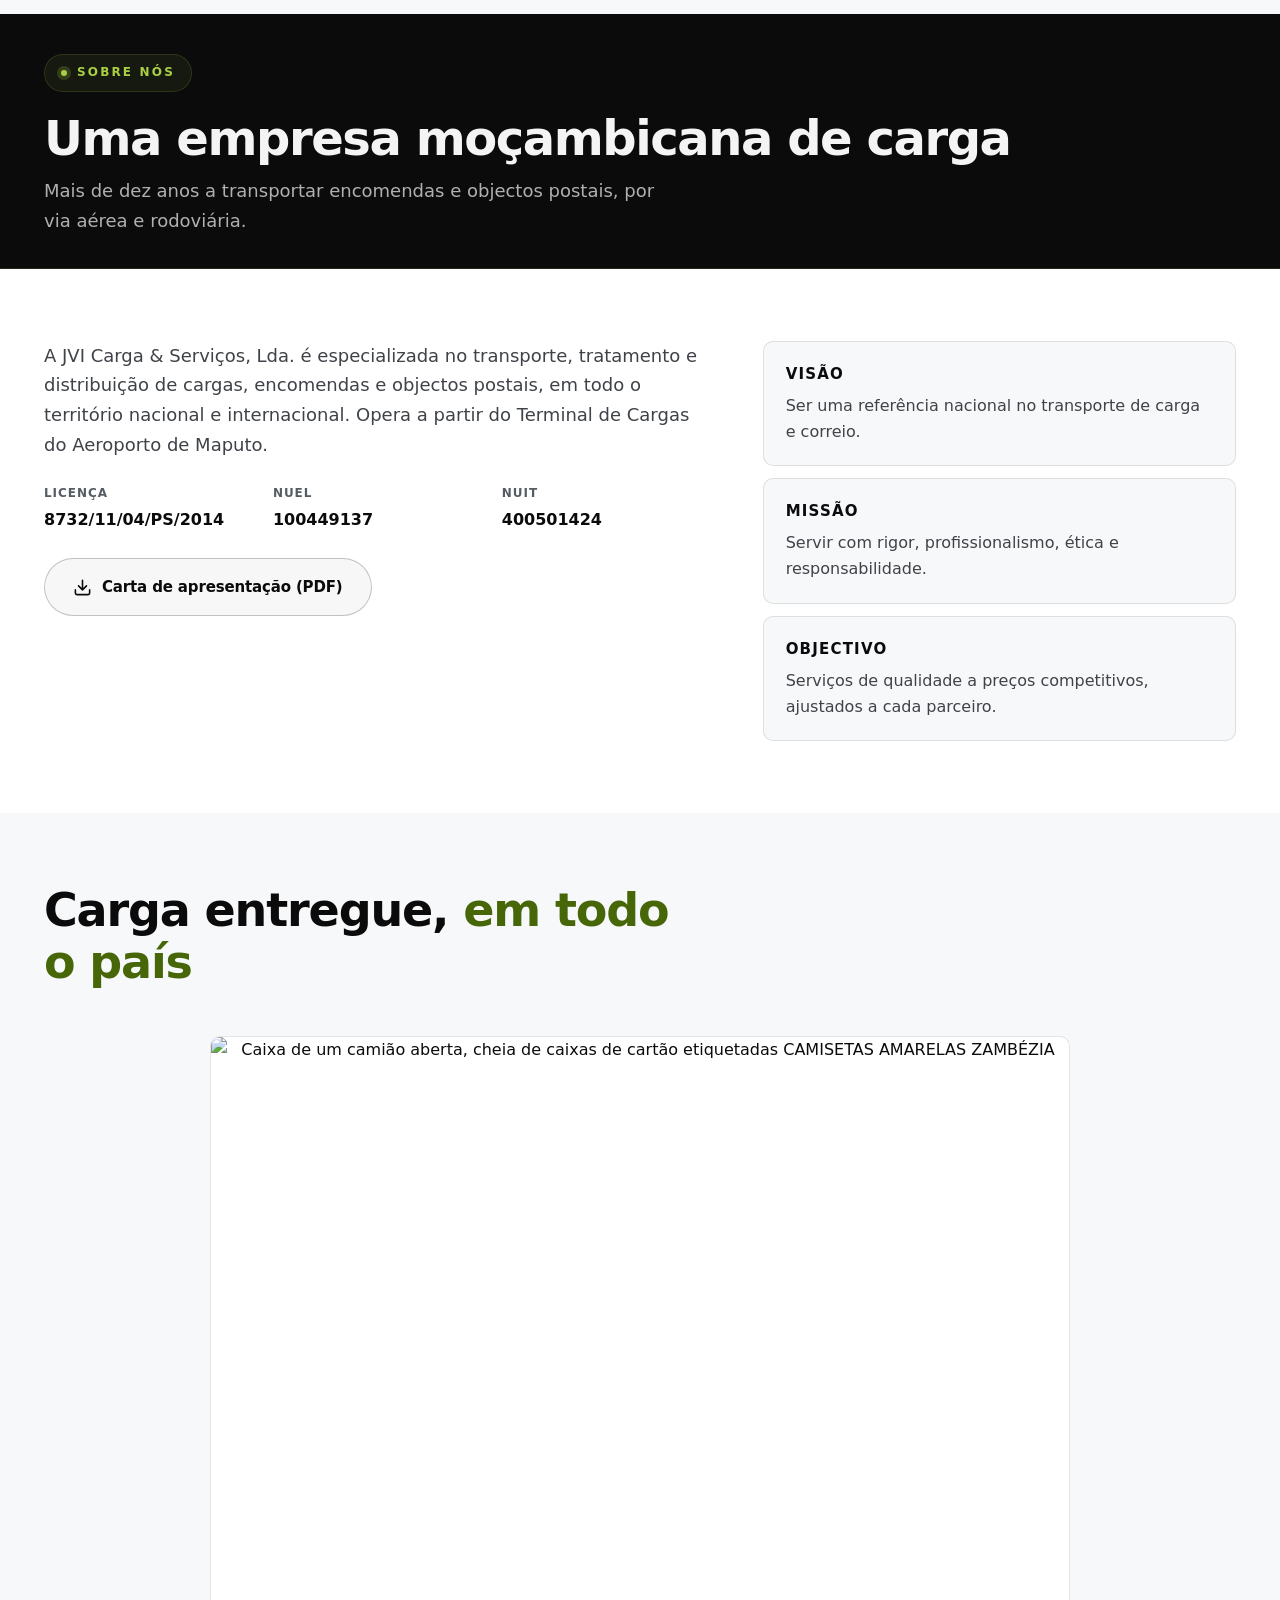
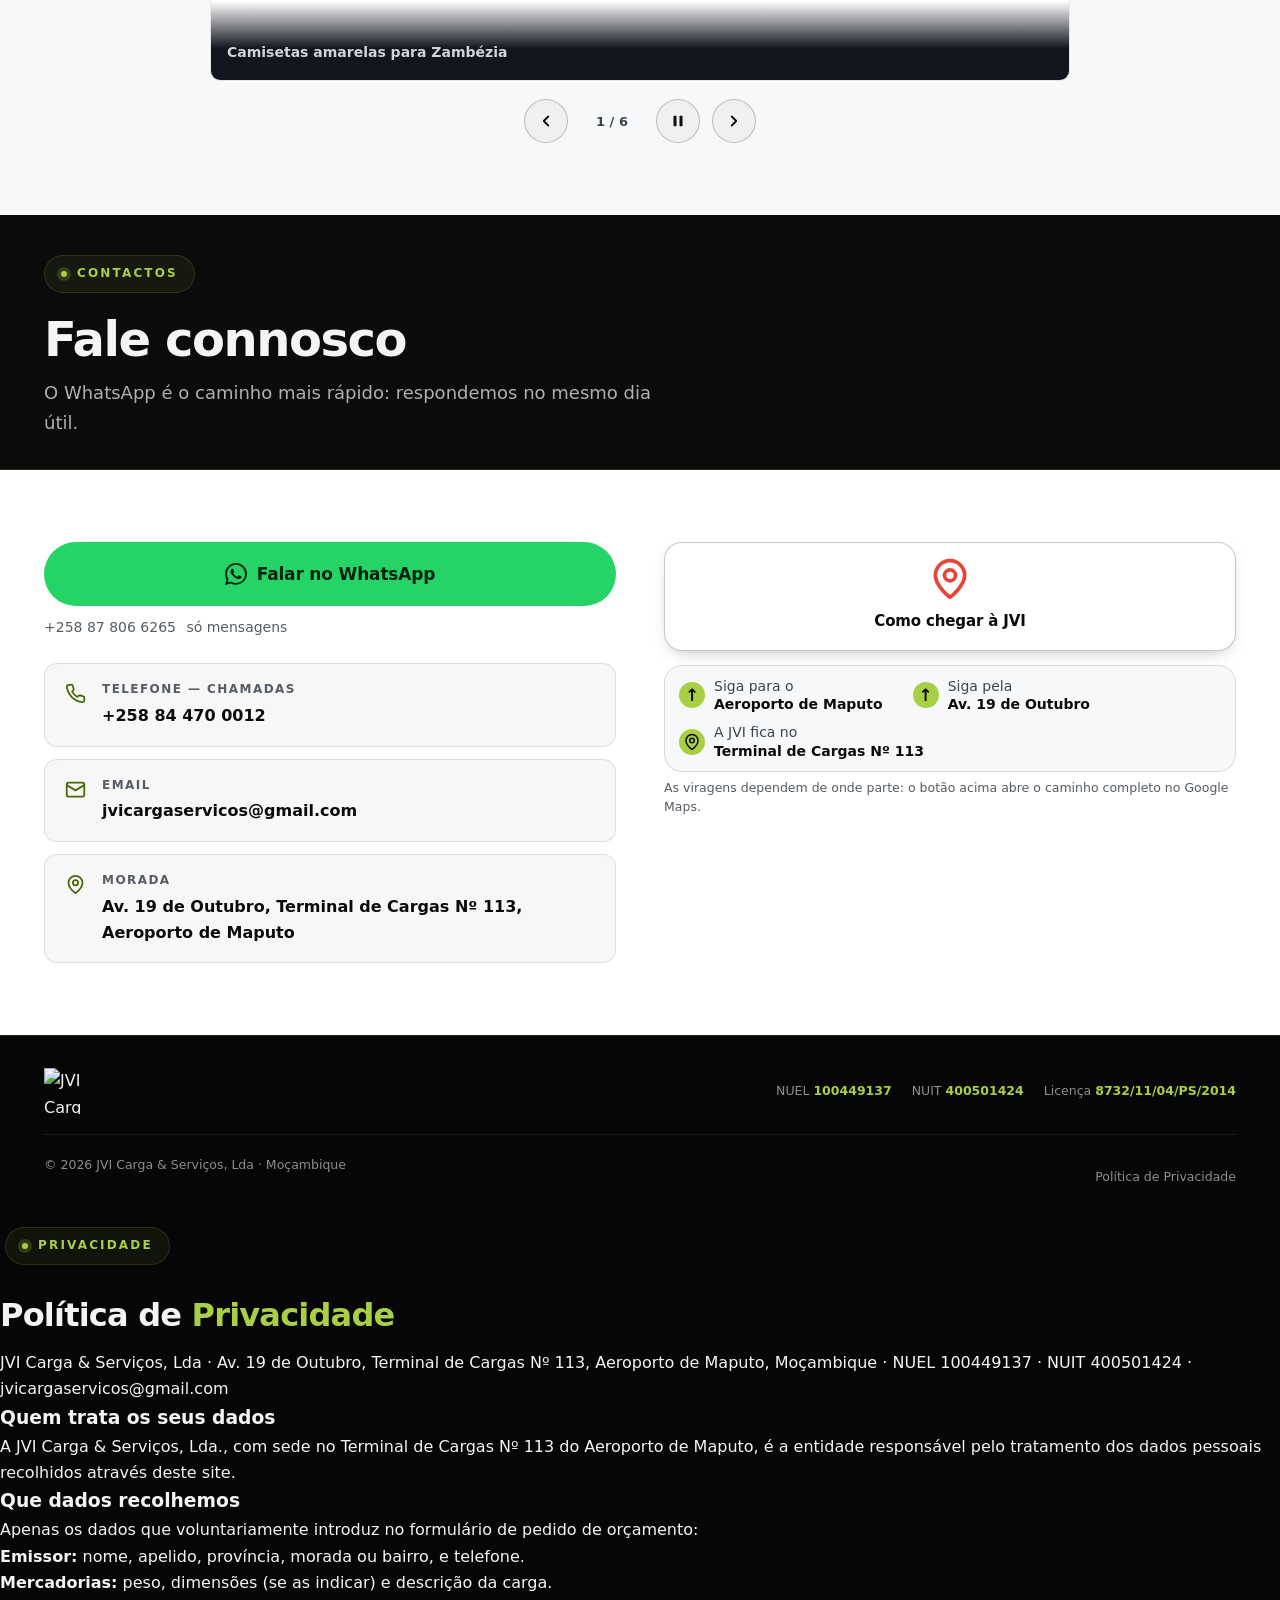
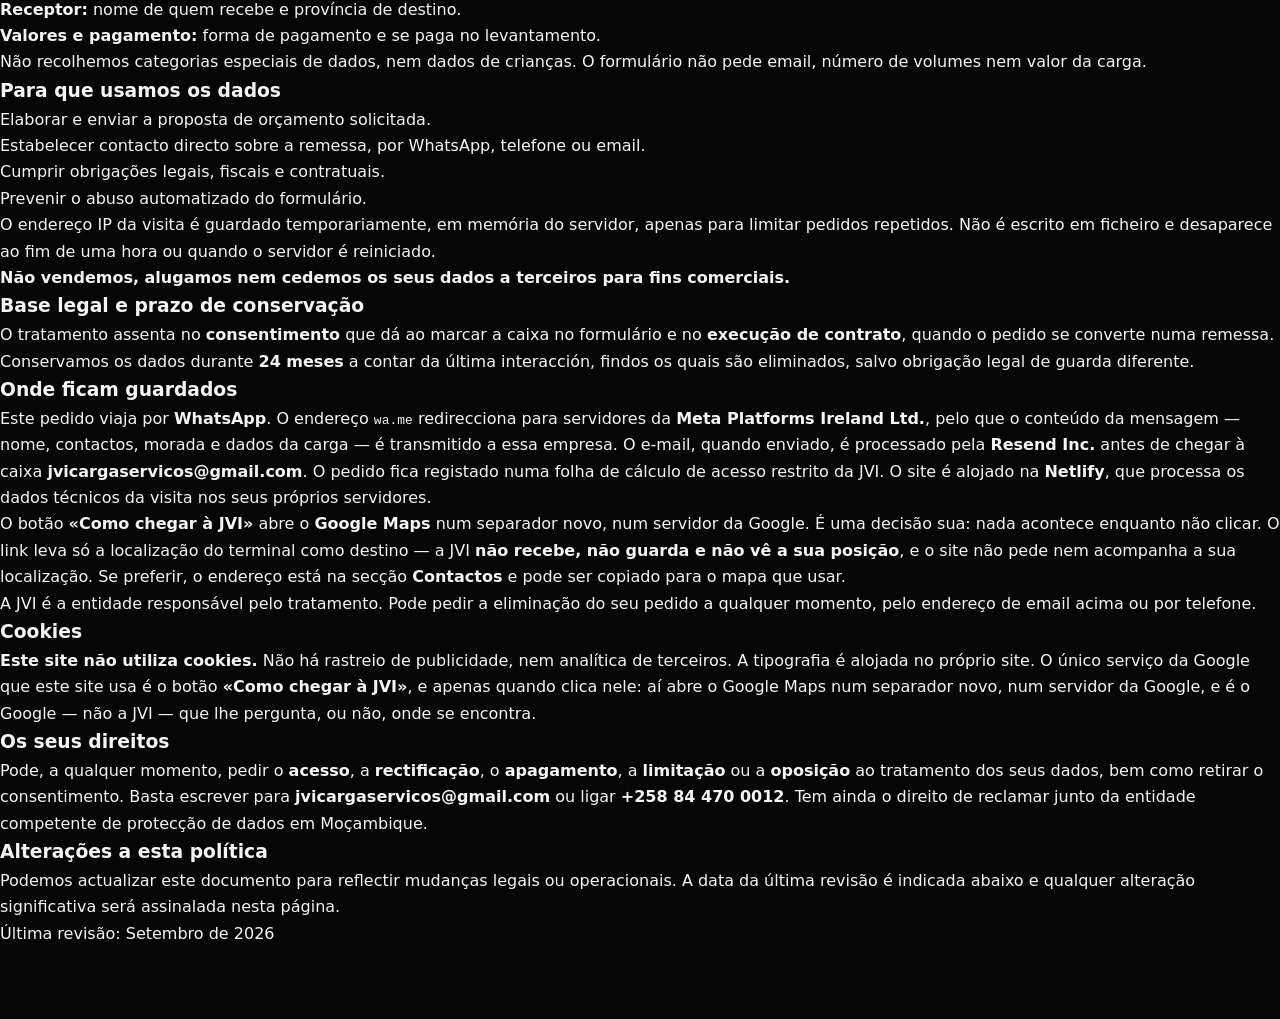
==== commit 4ae74fd1: "10B.3: botao 'Como chegar a JVI' no hero com o estilo antigo (pin vermelho, faixa por cima do texto)" ====
--- a/index.html
+++ b/index.html
@@ -105,6 +105,9 @@
           <svg viewBox="0 0 24 24" fill="none" stroke="currentColor" stroke-width="2" stroke-linecap="round" stroke-linejoin="round" aria-hidden="true"><path d="M14 2H6a2 2 0 0 0-2 2v16a2 2 0 0 0 2 2h12a2 2 0 0 0 2-2V8z"/><path d="M14 2v6h6M9 15h6M9 11h3"/></svg>
           Pedir orçamento
         </a>
+        <a class="btn btn--vidro btn-maps" href="https://www.google.com/maps/dir/?api=1&amp;destination=3H9C%2BVJ8%2C%20Maputo&amp;travelmode=driving" target="_blank" rel="noopener"><svg viewBox="0 0 24 24" fill="none" stroke="currentColor" stroke-width="2" stroke-linecap="round" stroke-linejoin="round" aria-hidden="true"><path d="M20 10c0 6-8 12-8 12s-8-6-8-12a8 8 0 0 1 16 0z"/><circle cx="12" cy="10" r="3"/></svg>
+          Como chegar à JVI
+        </a>
       </div>
     </div>
   </div>
@@ -395,8 +398,7 @@
     </div>
 
     <div class="cont-chegar">
-      <a class="btn btn--vidro" href="https://www.google.com/maps/dir/?api=1&amp;destination=3H9C%2BVJ8%2C%20Maputo&amp;travelmode=driving" target="_blank" rel="noopener">
-        <svg viewBox="0 0 24 24" fill="none" stroke="currentColor" stroke-width="2" stroke-linecap="round" stroke-linejoin="round" aria-hidden="true"><path d="M20 10c0 6-8 12-8 12s-8-6-8-12a8 8 0 0 1 16 0z"/><circle cx="12" cy="10" r="3"/></svg>
+      <a class="btn btn--vidro btn-maps" href="https://www.google.com/maps/dir/?api=1&amp;destination=3H9C%2BVJ8%2C%20Maputo&amp;travelmode=driving" target="_blank" rel="noopener"><svg viewBox="0 0 24 24" fill="none" stroke="currentColor" stroke-width="2" stroke-linecap="round" stroke-linejoin="round" aria-hidden="true"><path d="M20 10c0 6-8 12-8 12s-8-6-8-12a8 8 0 0 1 16 0z"/><circle cx="12" cy="10" r="3"/></svg>
         Como chegar à JVI
       </a>
       <div class="percurso">
--- a/css/styles.css
+++ b/css/styles.css
@@ -37,6 +37,9 @@
 
   /* Verde do WhatsApp: só nos botões WhatsApp. */
   --wa:    #25D366;
+
+  /* Vermelho do pin do Google Maps: só no botão «Como chegar à JVI». */
+  --maps:  #EA4335;
 
   /* Tema claro (10.1). Os valores vivem aqui, com nome próprio, para o
      `tools/contraste.py` os medir; `.seccao` e `.tema-claro` é que os
@@ -201,6 +204,19 @@
 }
 .btn--vidro:hover { background: var(--borda); transform: translateY(-2px); }
 .btn--bloco { width: 100%; }
+/* Fase 10B (10B.3): «Como chegar à JVI» com o estilo antigo (a12bf1f) — o
+   pin do Google Maps, vermelho e grande, numa faixa de 44 px POR CIMA do
+   texto. Agora com fundo próprio (cartão branco com borda): no hero é o
+   terceiro botão e secundário; em Contactos parecia só texto. Os dois são
+   iguais. Não é verde nem preenchido de cor: não compete com o WhatsApp. */
+.btn-maps {
+  flex-direction: column; gap: 8px; width: 100%; padding: 14px 16px 16px;
+  border-radius: var(--raio);
+  background: var(--c-fundo); color: var(--c-texto);
+  border: 1px solid var(--borda-forte); box-shadow: 0 6px 18px -10px rgba(0, 0, 0, 0.45);
+}
+.btn-maps:hover { background: var(--c-fundo-2); }
+.btn-maps svg { display: block; width: 100%; height: 44px; color: var(--maps); }
 .btn:active { transform: translateY(-1px) scale(0.99); }
 
 /* =========================================================
@@ -574,33 +590,28 @@
   transition: width 0.12s linear;
 }
 
-/* Entrada do hero */
-.hero__conteudo > * { opacity: 0; transform: translateY(26px); }
-.hero.pronto .hero__conteudo > * { animation: heroEntra 0.85s cubic-bezier(0.22, 1, 0.36, 1) forwards; }
-.hero.pronto .hero__conteudo > *:nth-child(1) { animation-delay: 0.10s; }
-.hero.pronto .hero__conteudo > *:nth-child(2) { animation-delay: 0.22s; }
-.hero.pronto .hero__conteudo > *:nth-child(3) { animation-delay: 0.34s; }
+/* Entrada do hero. Fase 10B (10B.2): o <h1> NÃO entra aqui nem em lado
+   nenhum com opacidade, blur ou deslocamento: tem de estar nítido e opaco
+   desde o primeiro paint, sem esperar por JS, pelo canvas ou pelo avião
+   (com internet fraca ninguém o lia). Só o resto (lead e botões) entra,
+   e só por CSS: sem JS também aparecem. */
+.hero__conteudo > *:not(h1) { opacity: 0; transform: translateY(26px); animation: heroEntra 0.85s cubic-bezier(0.22, 1, 0.36, 1) forwards; }
+.hero__conteudo > *:nth-child(2) { animation-delay: 0.10s; }
+.hero__conteudo > *:nth-child(3) { animation-delay: 0.22s; }
 @keyframes heroEntra { to { opacity: 1; transform: none; } }
 
-/* Palavras do titulo: cada uma acende quando o aviao passa
-   pela provincia correspondente. O JS escreve --p (0..1) em cada. */
+/* Título do hero: legível por inteiro desde o início. O único efeito é um
+   sublinhado verde que cresce por baixo (não esconde nem desfoca nada). */
 .hero h1 { display: grid; gap: 0 0.28em; }
+.hero h1::after {
+  content: ""; display: block; width: 72px; height: 4px; margin-top: 14px;
+  border-radius: 2px; background: var(--verde-marca);
+  transform-origin: left center; animation: sublinhaCresce 0.9s cubic-bezier(0.22, 1, 0.36, 1) 0.2s both;
+}
+@keyframes sublinhaCresce { from { transform: scaleX(0); } to { transform: scaleX(1); } }
 .h1linha { display: block; }
 .pal {
   display: inline-block;
-  /* O piso é 0.62, não 0. Com 0.12 o título principal ficava a
-     1,26:1 — quase invisível — durante os ~7 segundos que a animação
-     do voo demora, e para sempre se o canvas não arrancar. A 0.62 o
-     pior estado dá ~4,4:1, acima do 3:1 que o WCAG exige para texto
-     grande. A animação passa a ser um acender, não um desaparecer.
-     O var(--p, 1) garante que sem JS o título fica totalmente
-     visível. */
-  opacity: calc(0.62 + 0.38 * var(--p, 1));
-  filter: blur(calc((1 - var(--p, 1)) * 3px));
-  transform: translateY(calc((1 - var(--p, 1)) * 0.28em));
-  transition: opacity .5s cubic-bezier(0.22, 1, 0.36, 1),
-              filter .5s cubic-bezier(0.22, 1, 0.36, 1),
-              transform .5s cubic-bezier(0.22, 1, 0.36, 1);
   color: var(--verde);
 }
 .pal--feio { color: transparent; }
@@ -609,4 +620,5 @@
   html { scroll-behavior: auto; }
   *, *::before, *::after { animation-duration: 0.01ms !important; animation-iteration-count: 1 !important; transition-duration: 0.01ms !important; }
   .hero__conteudo > * { opacity: 1; transform: none; }
-}
+  .hero h1::after { animation: none; }
+}
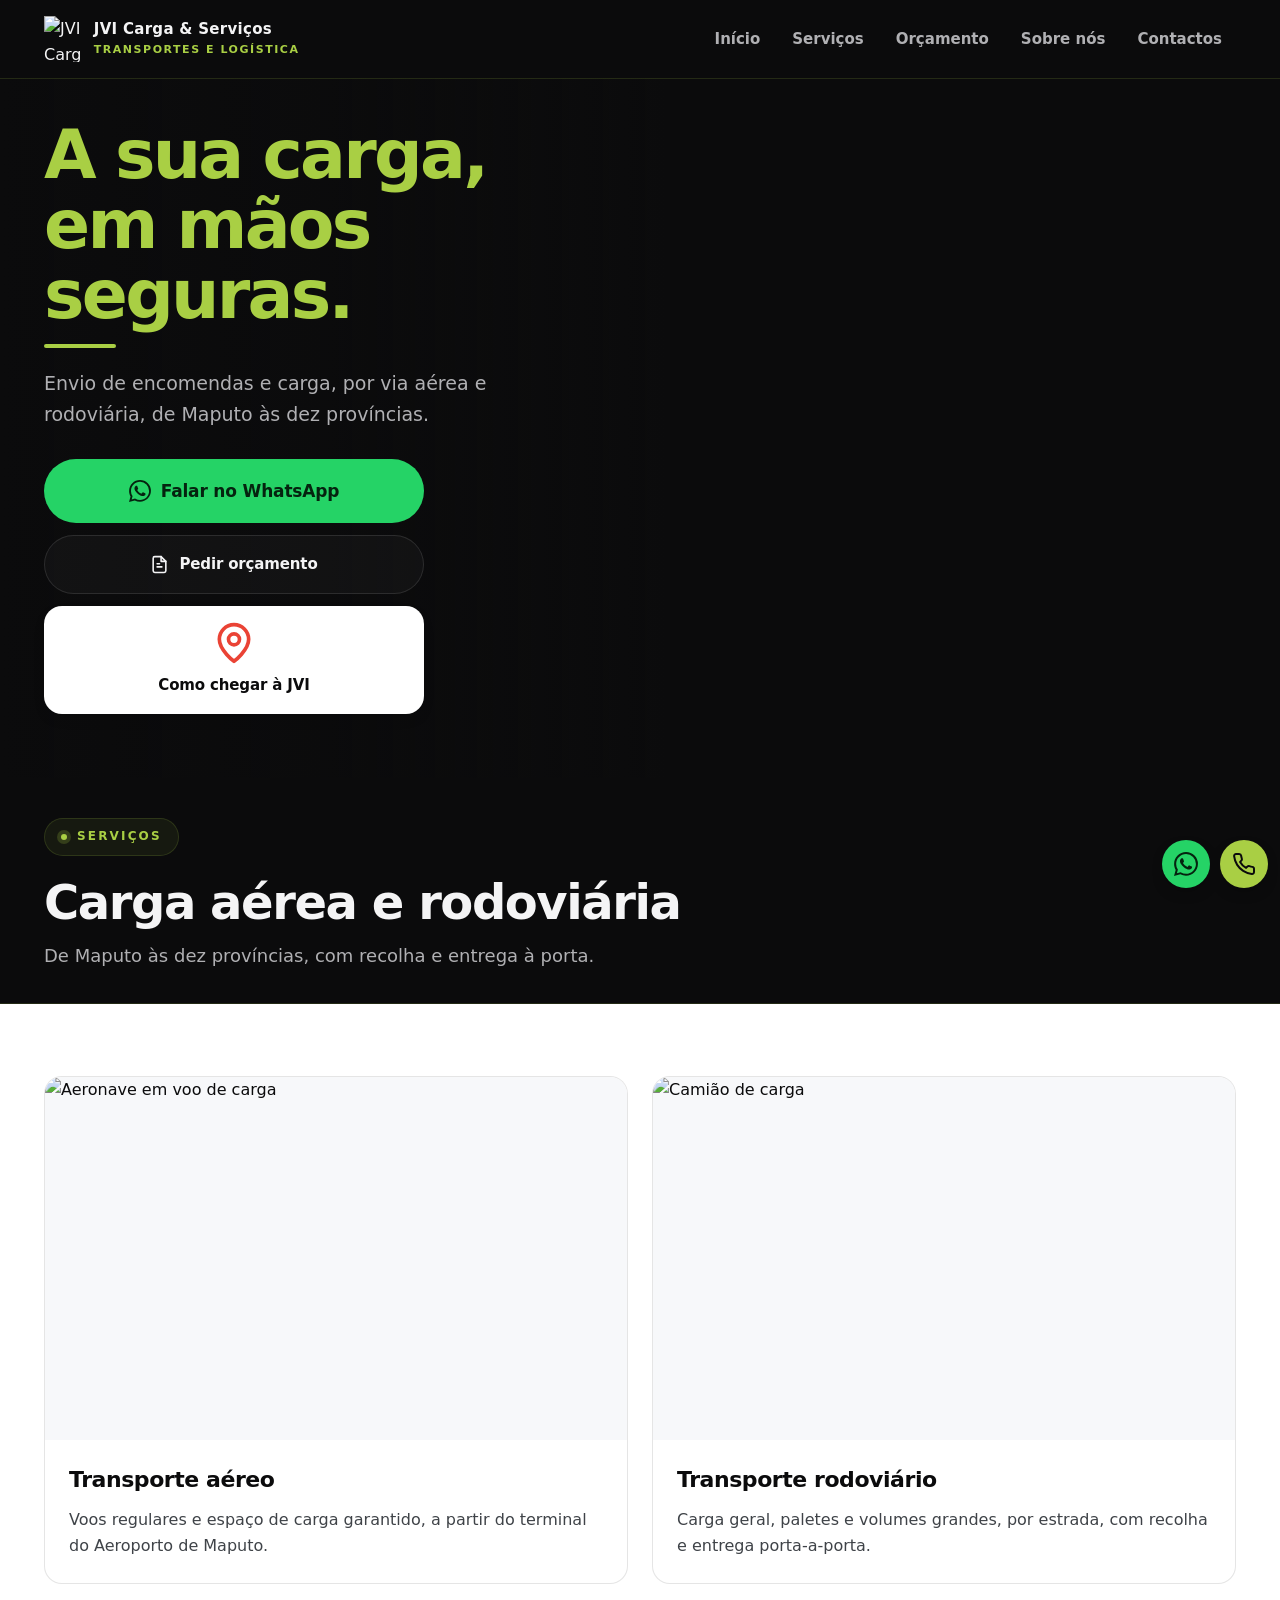
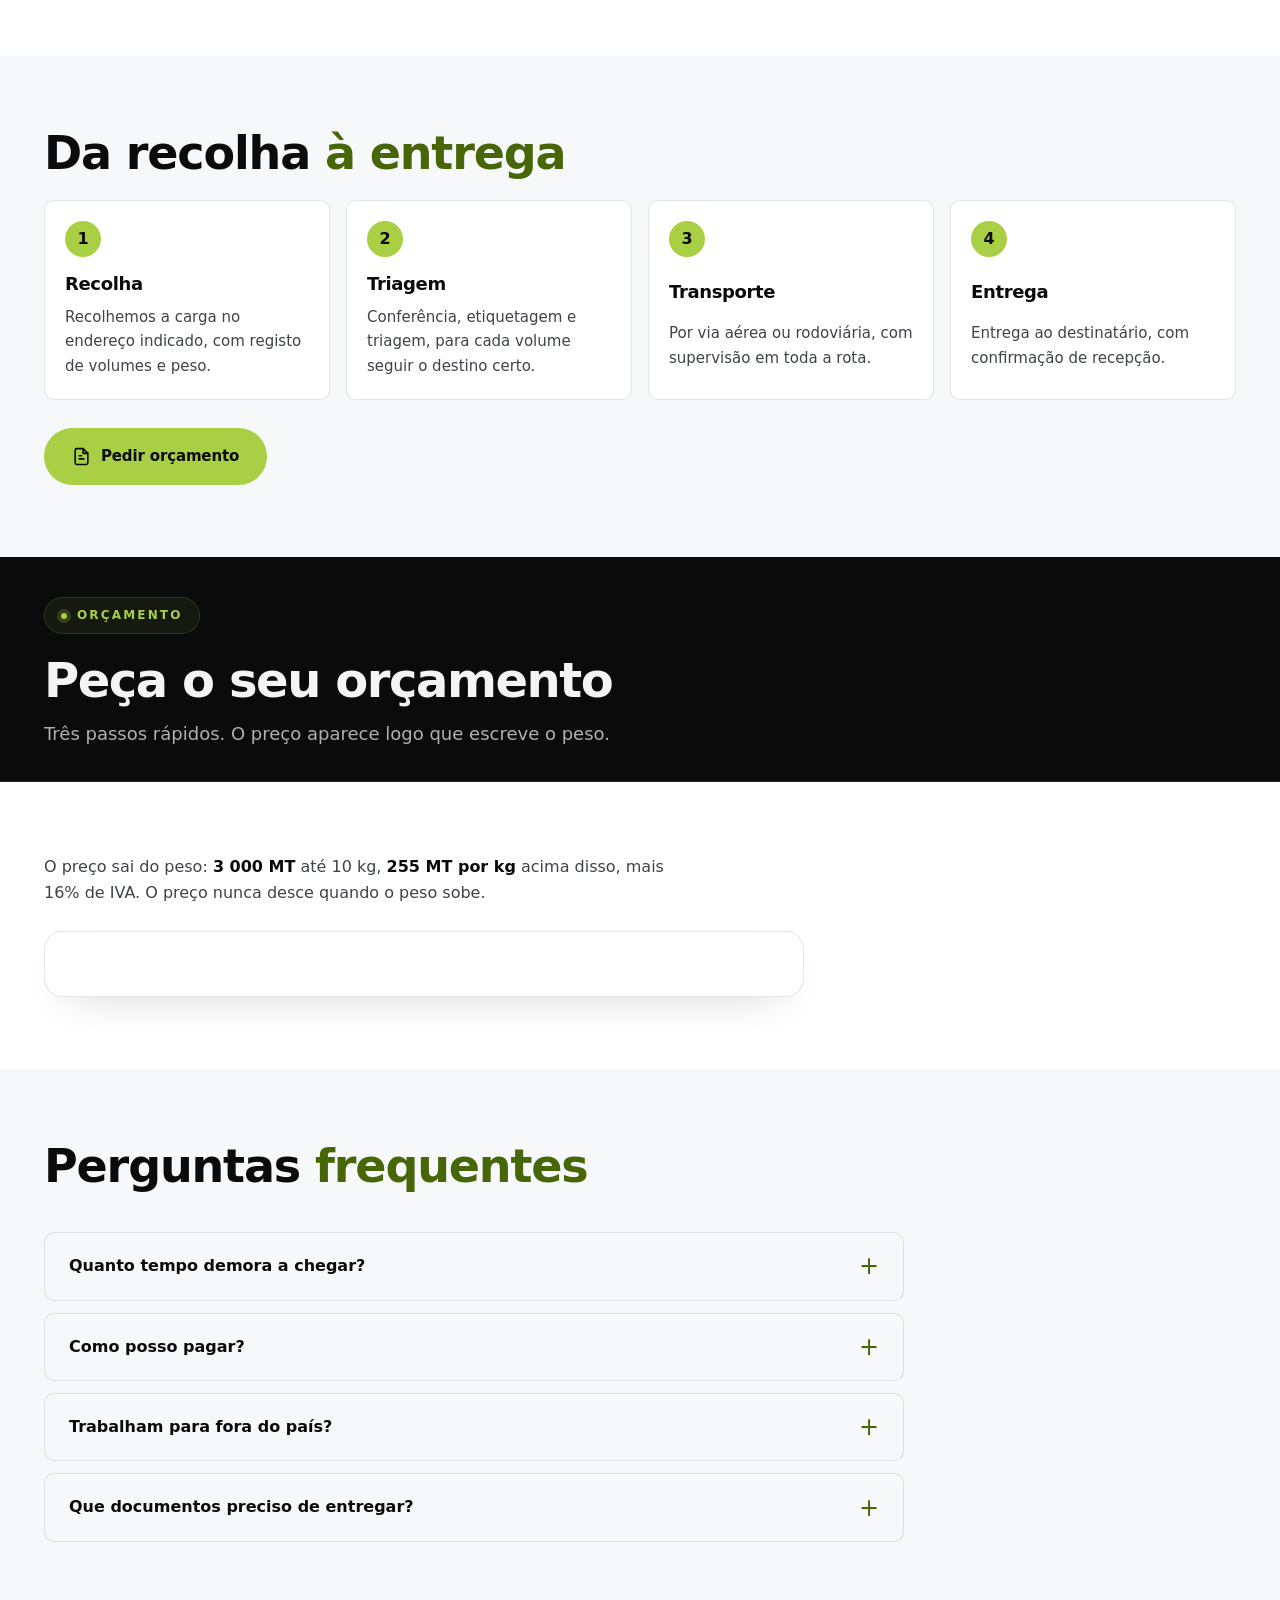
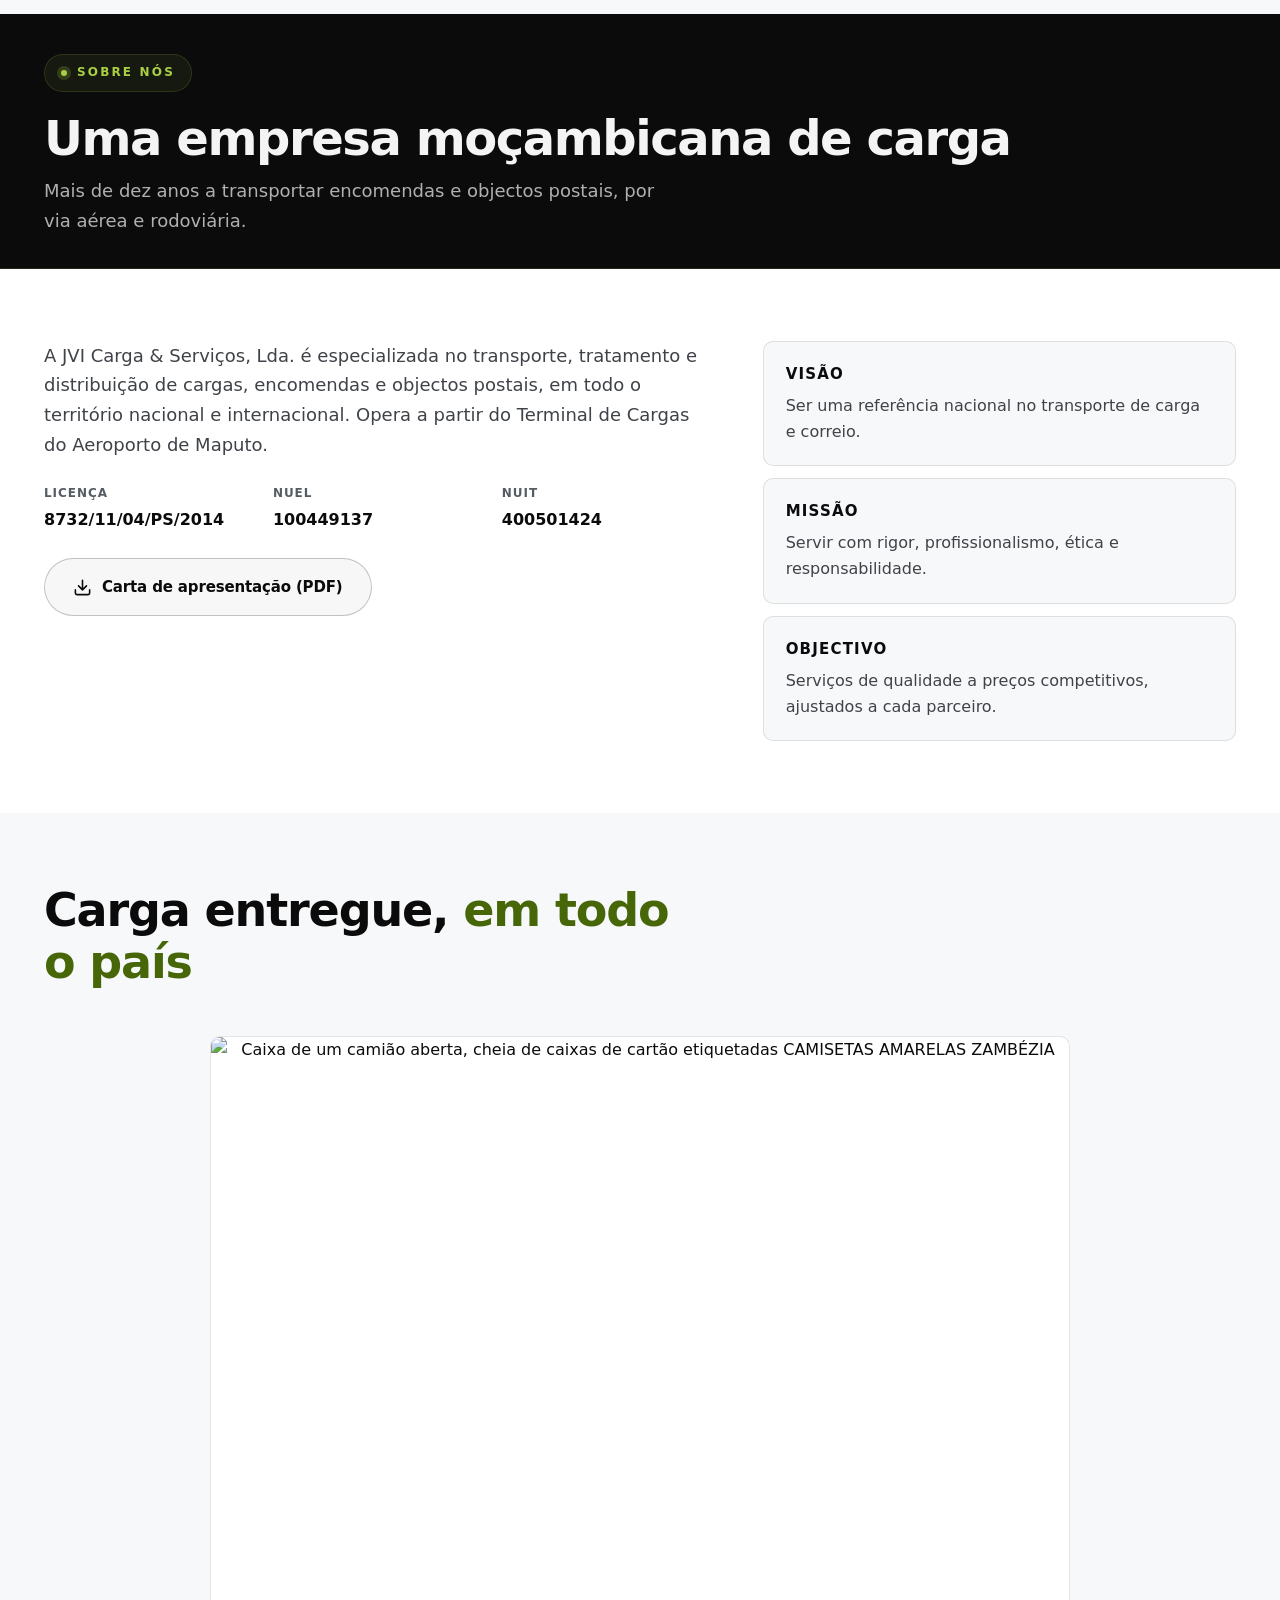
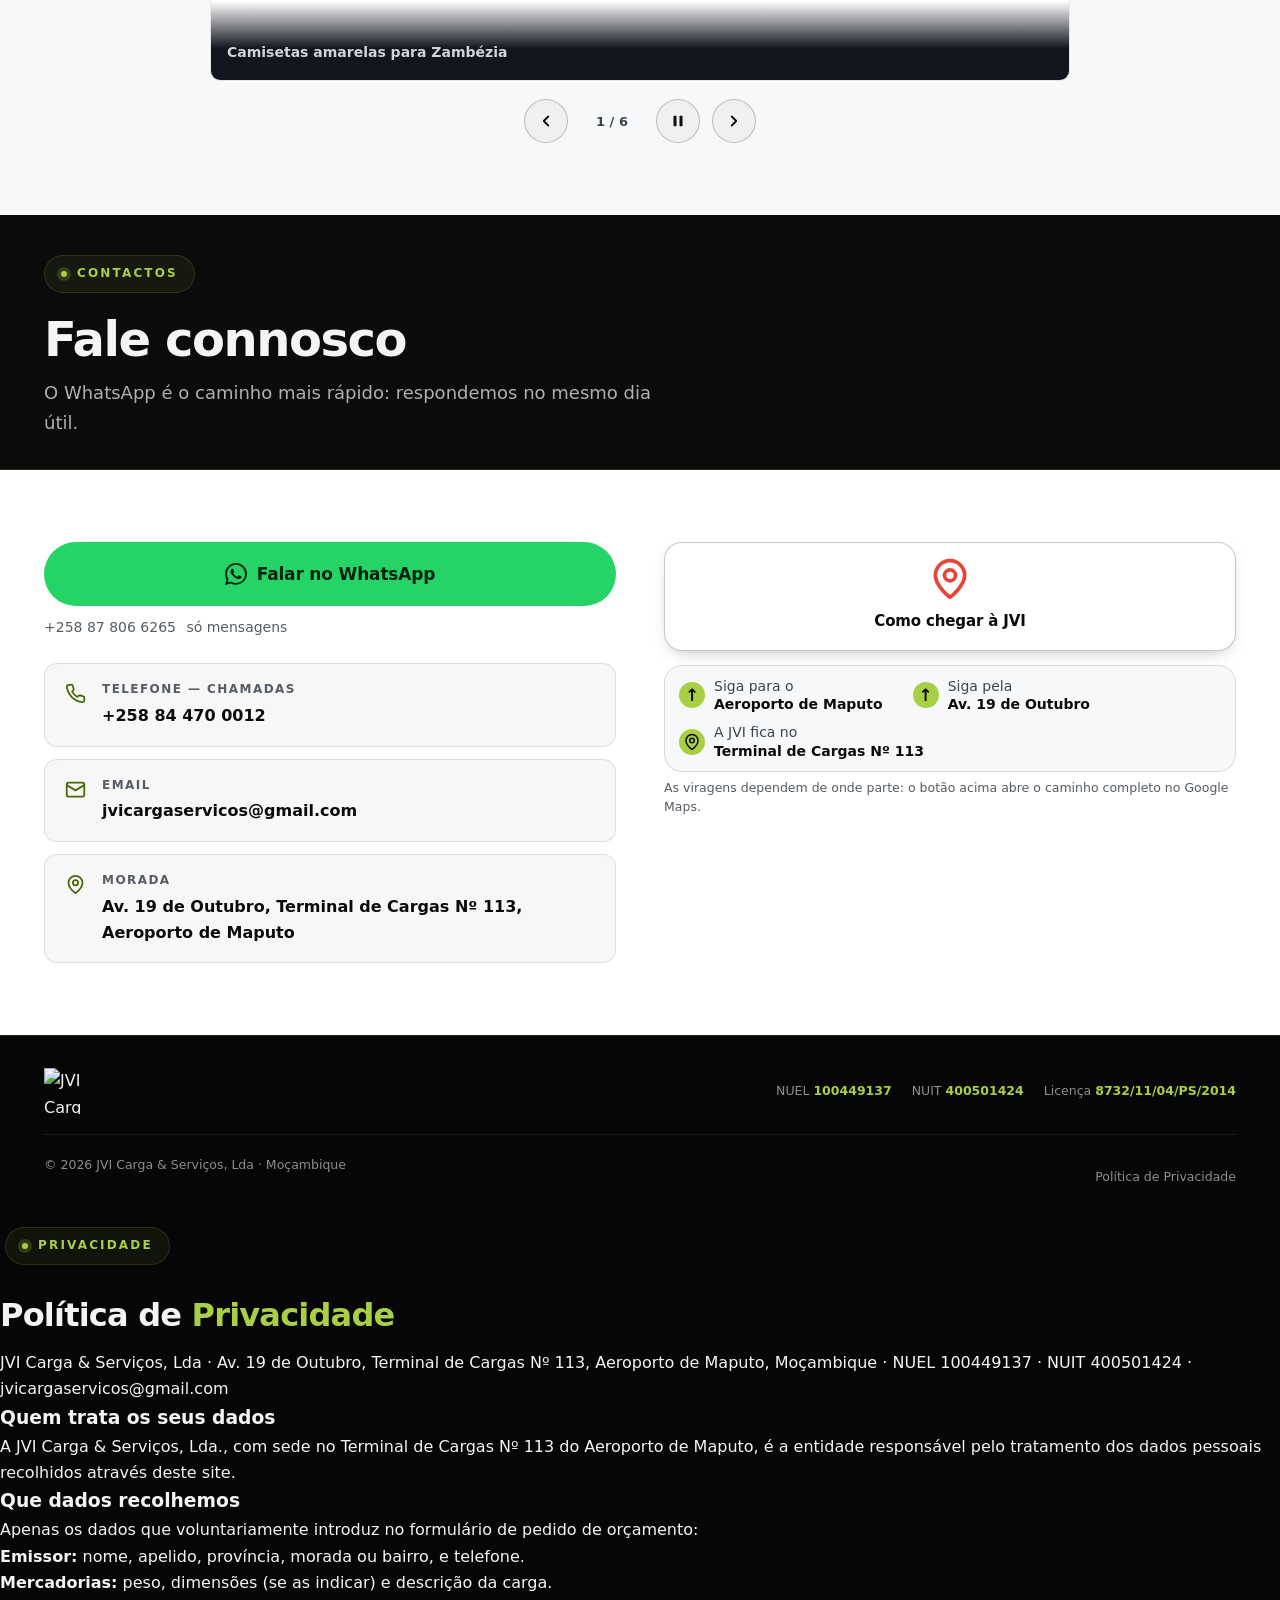
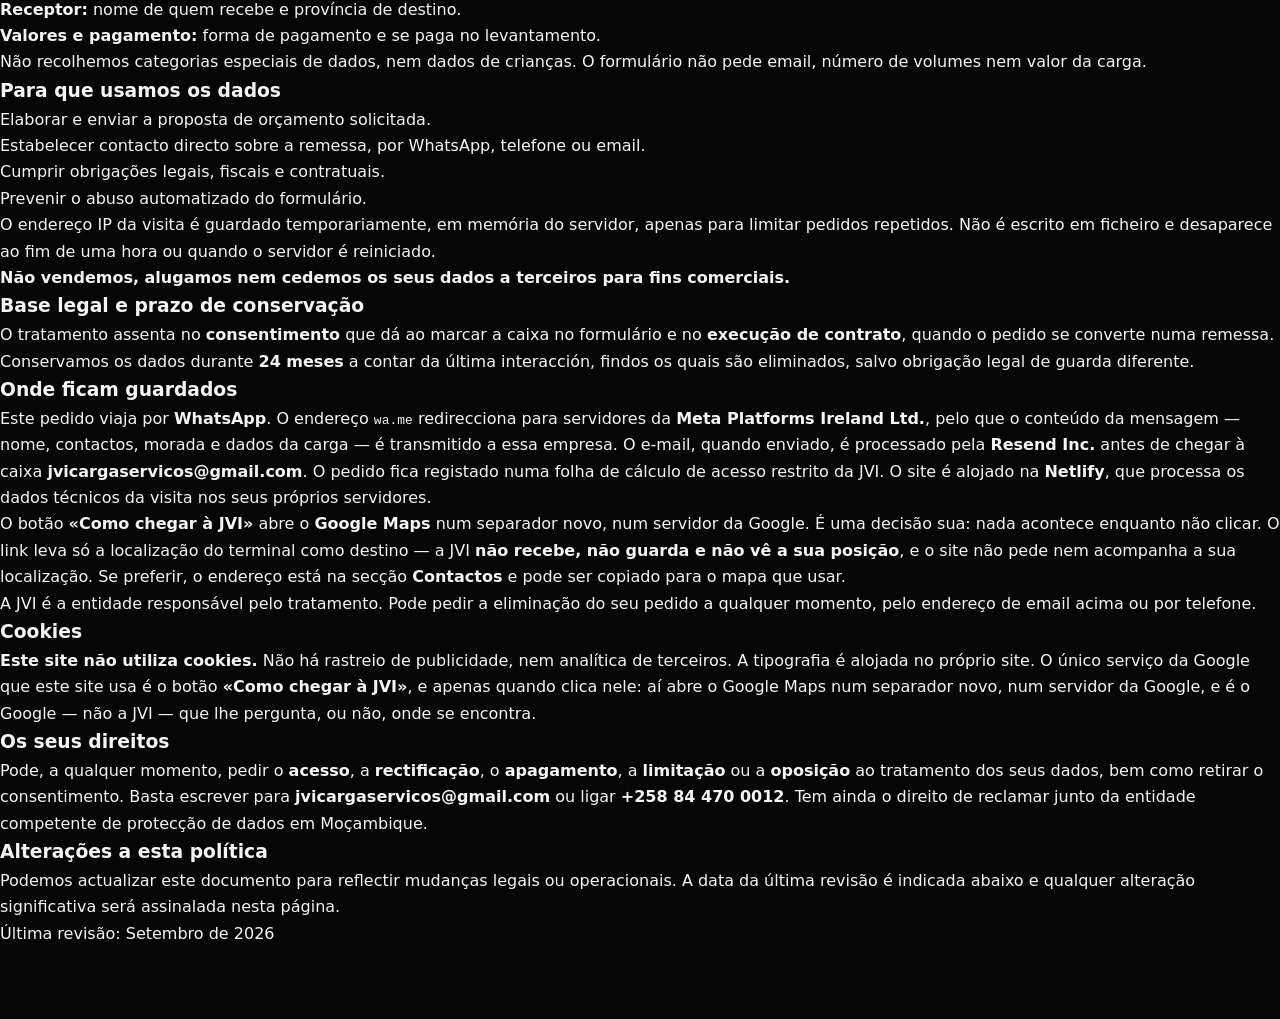
==== commit a977a902: "10B.5: FAQ (fora do pais, pagamento) e Numerario no formulario, no servidor e nas mensagens (D57) Co" ====
--- a/index.html
+++ b/index.html
@@ -231,11 +231,11 @@
       </details>
       <details class="faq__i">
         <summary class="faq__p">Como posso pagar?</summary>
-        <div class="faq__r"><p>Por <b>dinheiro móvel</b> (e-Mola ou M-Pesa) ou <b>transferência bancária</b>. Pode pagar no acto de envio ou no <b>levantamento</b>, na província de destino.</p></div>
+        <div class="faq__r"><p>Em <b>numerário</b>, por <b>dinheiro móvel</b> (e-Mola ou M-Pesa) ou por <b>transferência bancária</b>. Pode pagar no acto de envio ou no <b>levantamento</b>, na província de destino.</p></div>
       </details>
       <details class="faq__i">
-        <summary class="faq__p">Transportam para fora de Moçambique?</summary>
-        <div class="faq__r"><p>Sim. Trabalhamos com parceiros aéreos e rodoviários para Angola, África do Sul e Zimbabwe. Fale connosco para o seu destino específico.</p></div>
+        <summary class="faq__p">Trabalham para fora do país?</summary>
+        <div class="faq__r"><p>Sim. Enviamos para qualquer país, através da nossa rede de parceiros aéreos e rodoviários. Fale connosco para saber prazo e preço para o seu destino.</p></div>
       </details>
       <details class="faq__i">
         <summary class="faq__p">Que documentos preciso de entregar?</summary>
@@ -568,10 +568,12 @@
                  dois rádios continuam separados lá dentro: o valor guardado
                  é o mesmo de sempre, e a JVI sabe por qual dos dois cobrar. -->
             <div class="opcoes opcoes--pag" role="radiogroup" aria-labelledby="rotPag">
+              <!-- 10B.8: Numerário (dinheiro físico) é a primeira opção. -->
+              <label class="opcao"><input type="radio" name="pagamento" value="Numerário" checked> <span>Numerário<small>Dinheiro</small></span></label>
               <div class="opcao opcao--movel">
                 <span class="opcao__t">Dinheiro móvel<small>Movitel ou Vodacom</small></span>
                 <span class="opcao__subs">
-                  <label class="opcao__sub"><input type="radio" name="pagamento" value="e-Mola" checked> e-Mola</label>
+                  <label class="opcao__sub"><input type="radio" name="pagamento" value="e-Mola"> e-Mola</label>
                   <label class="opcao__sub"><input type="radio" name="pagamento" value="M-Pesa"> M-Pesa</label>
                 </span>
               </div>
--- a/css/orcamento.css
+++ b/css/orcamento.css
@@ -110,7 +110,8 @@
 .opcao:has(input:checked) { border-color: var(--verde); background: rgb(var(--verde-rgb) / .1); }
 
 /* 8C/C8: e-Mola e M-Pesa num cartão só, a transferência no outro. */
-@media (min-width: 460px) { .opcoes.opcoes--pag { grid-template-columns: 3fr 2fr; } }
+/* 10B.5: três cartões (numerário, dinheiro móvel, transferência) — um por linha. */
+.opcoes.opcoes--pag { grid-template-columns: 1fr; }
 .opcao--movel { flex-direction: column; align-items: stretch; gap: 10px; cursor: default; }
 .opcao__subs { display: flex; gap: 8px; }
 .opcao .opcao__sub {
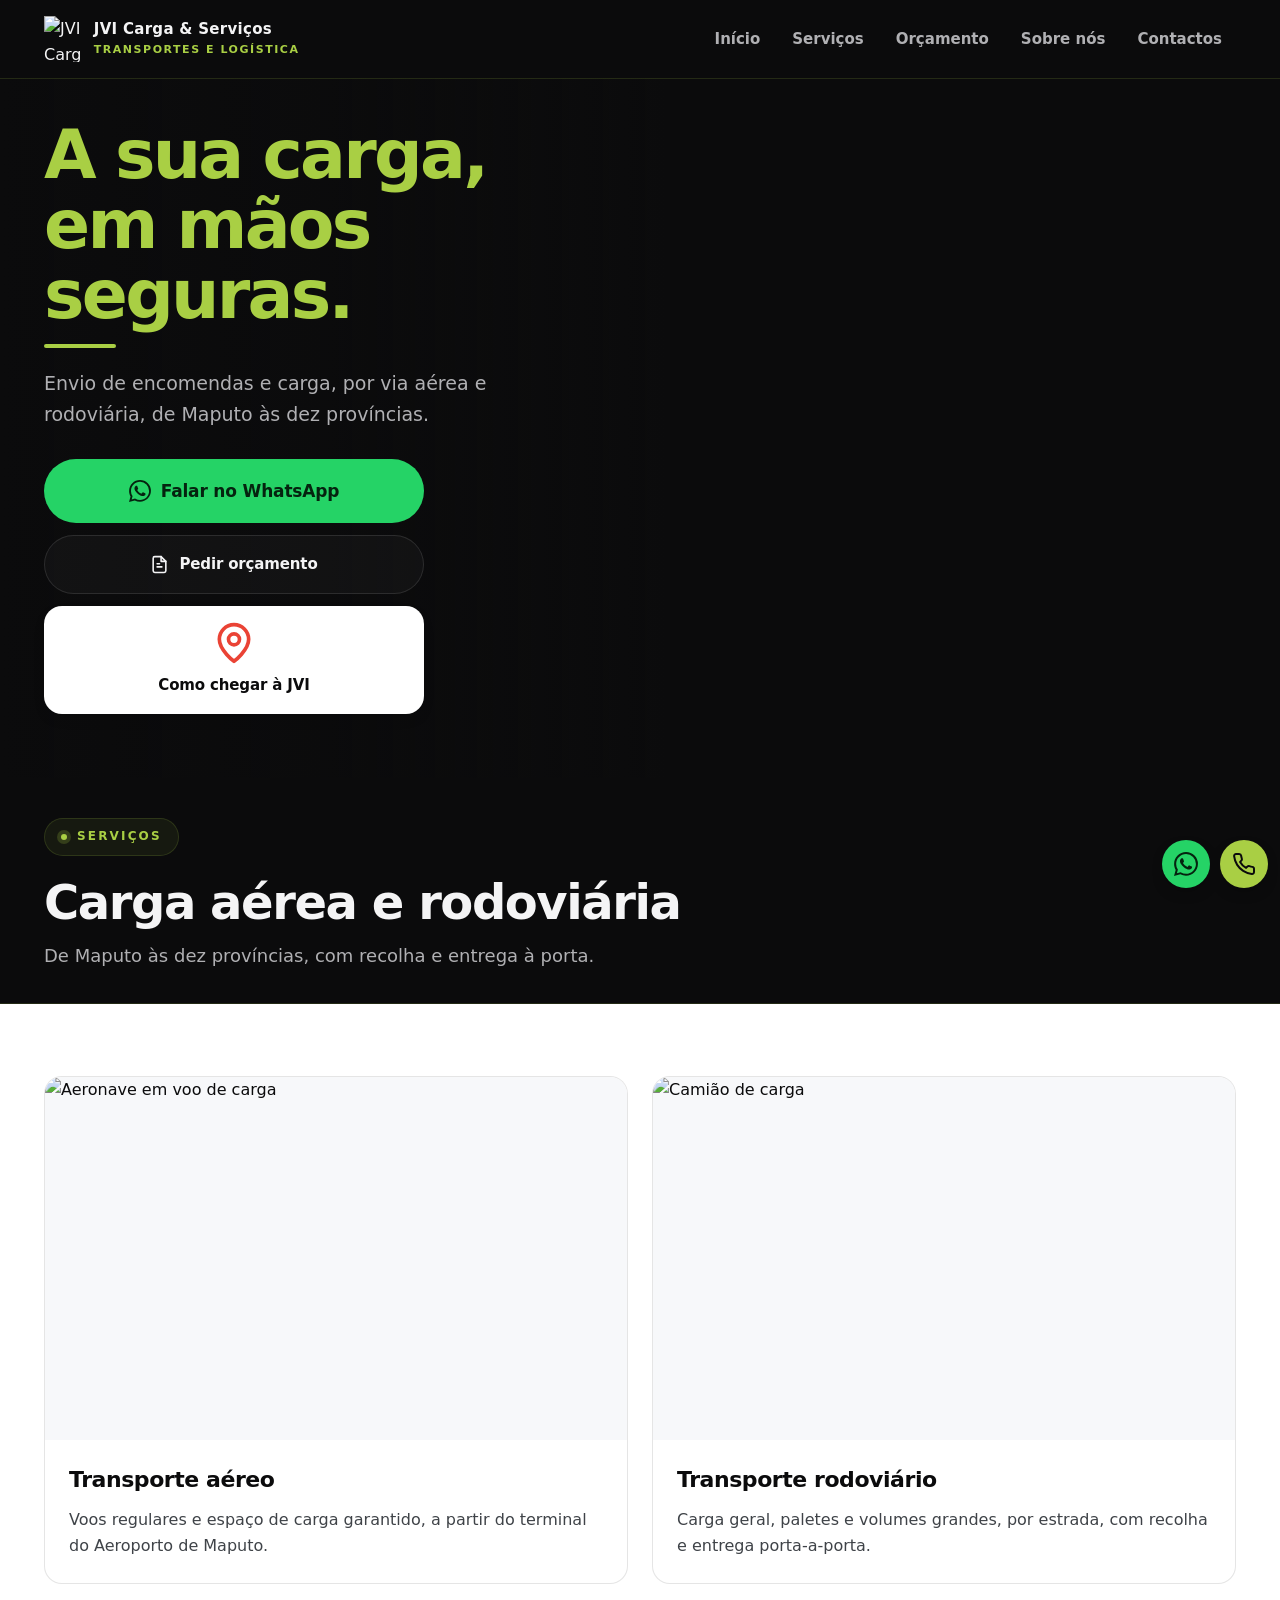
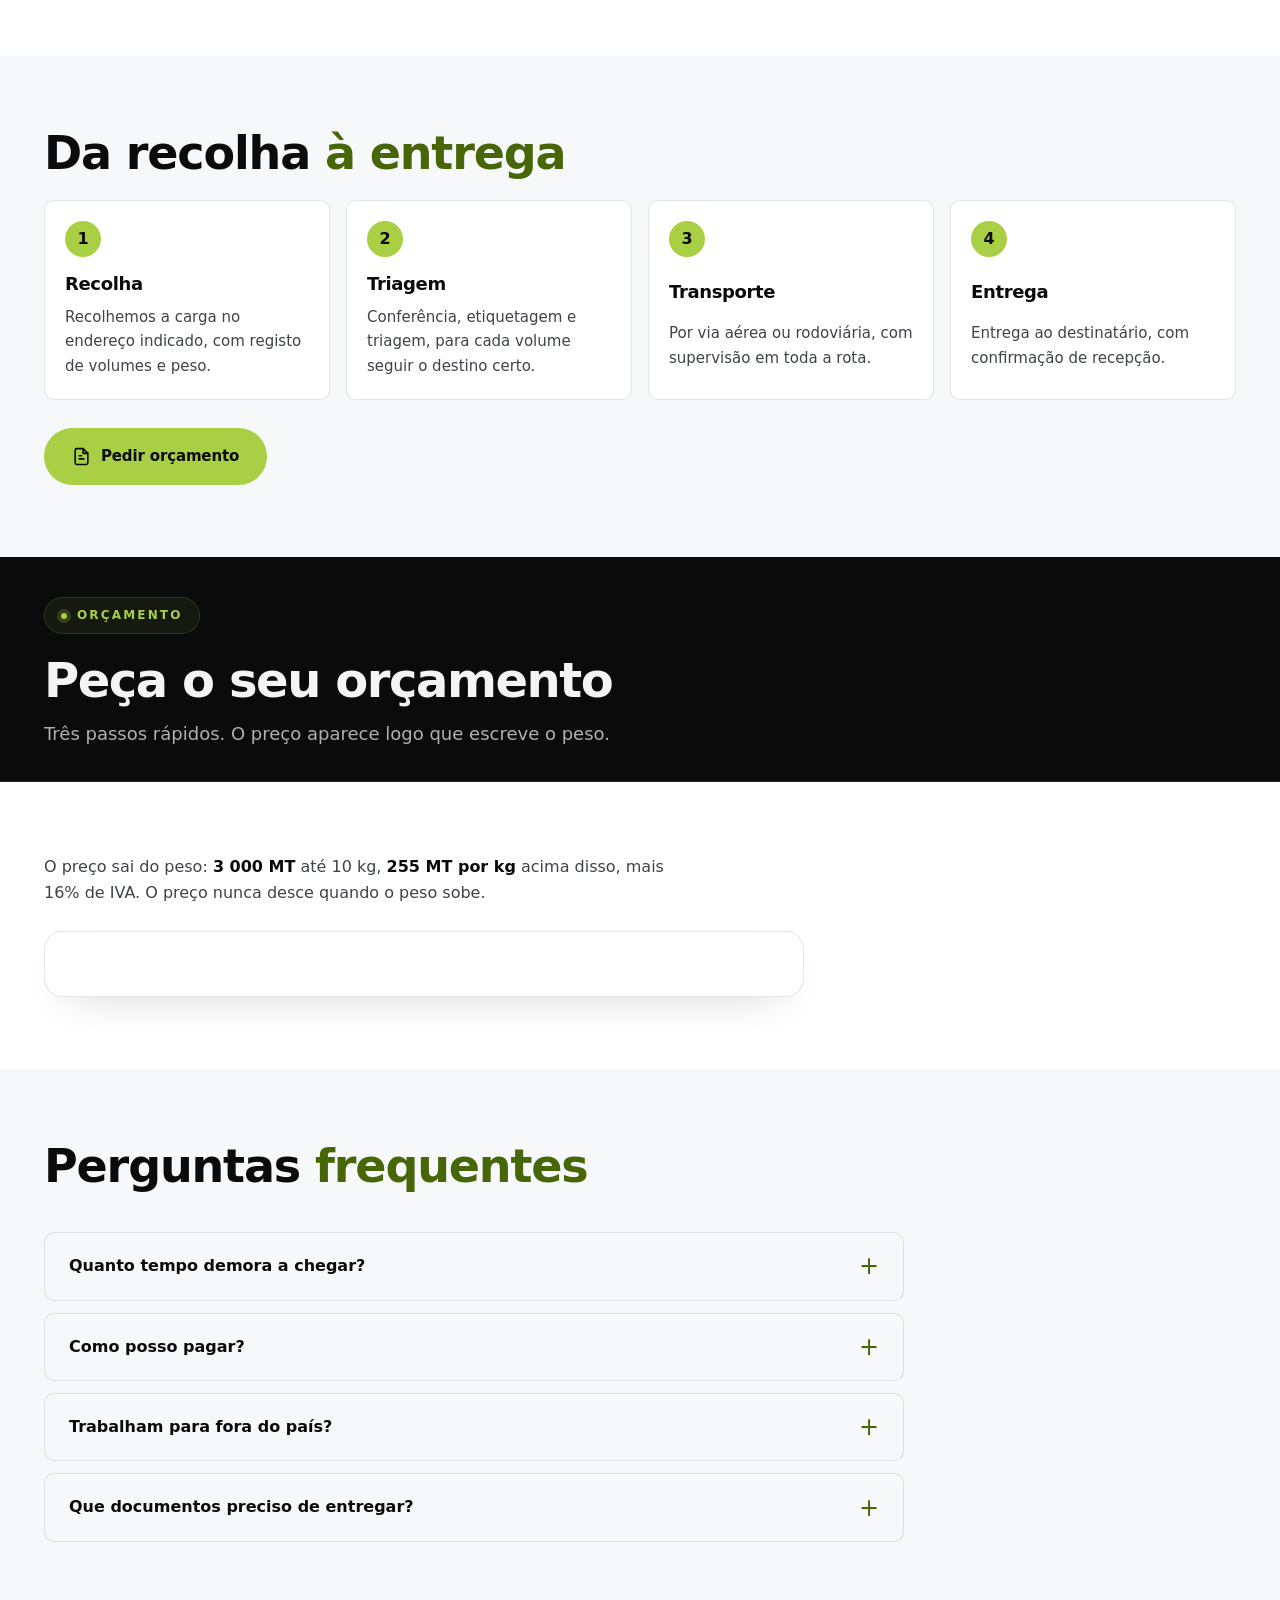
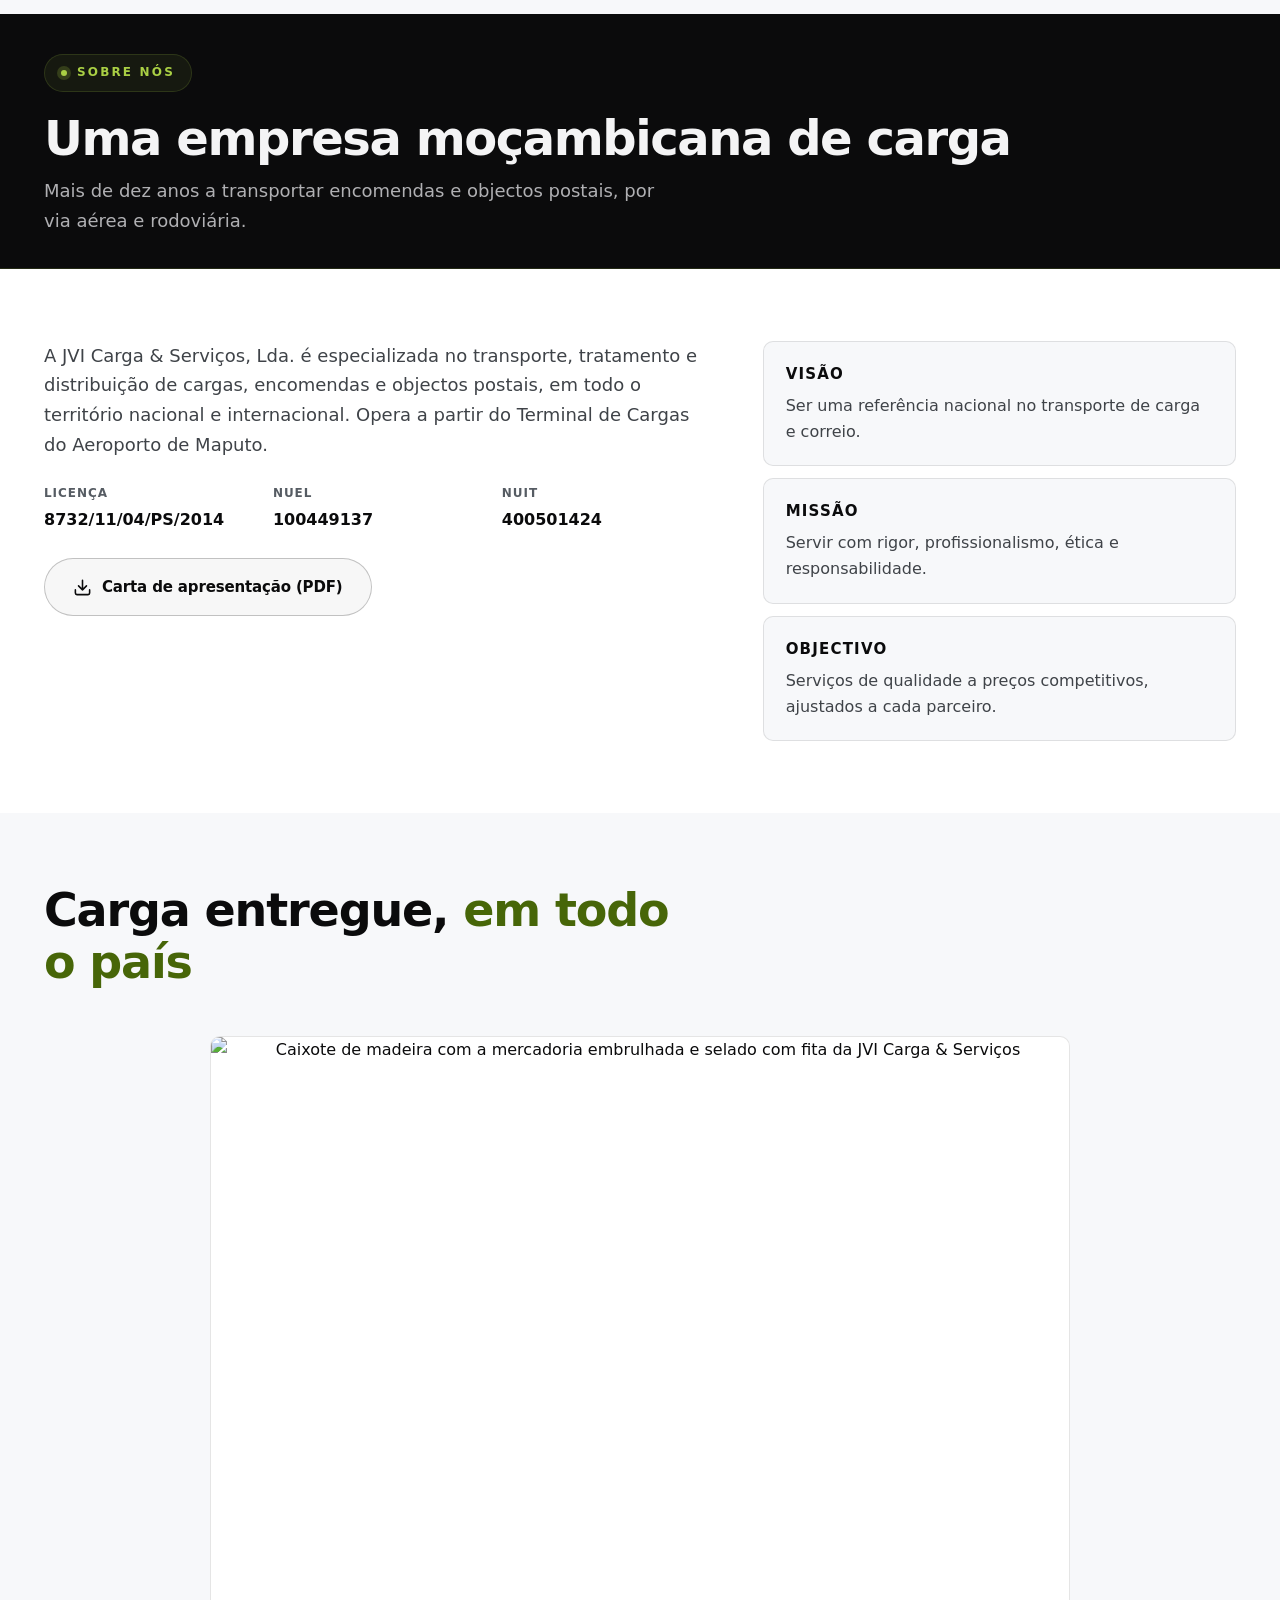
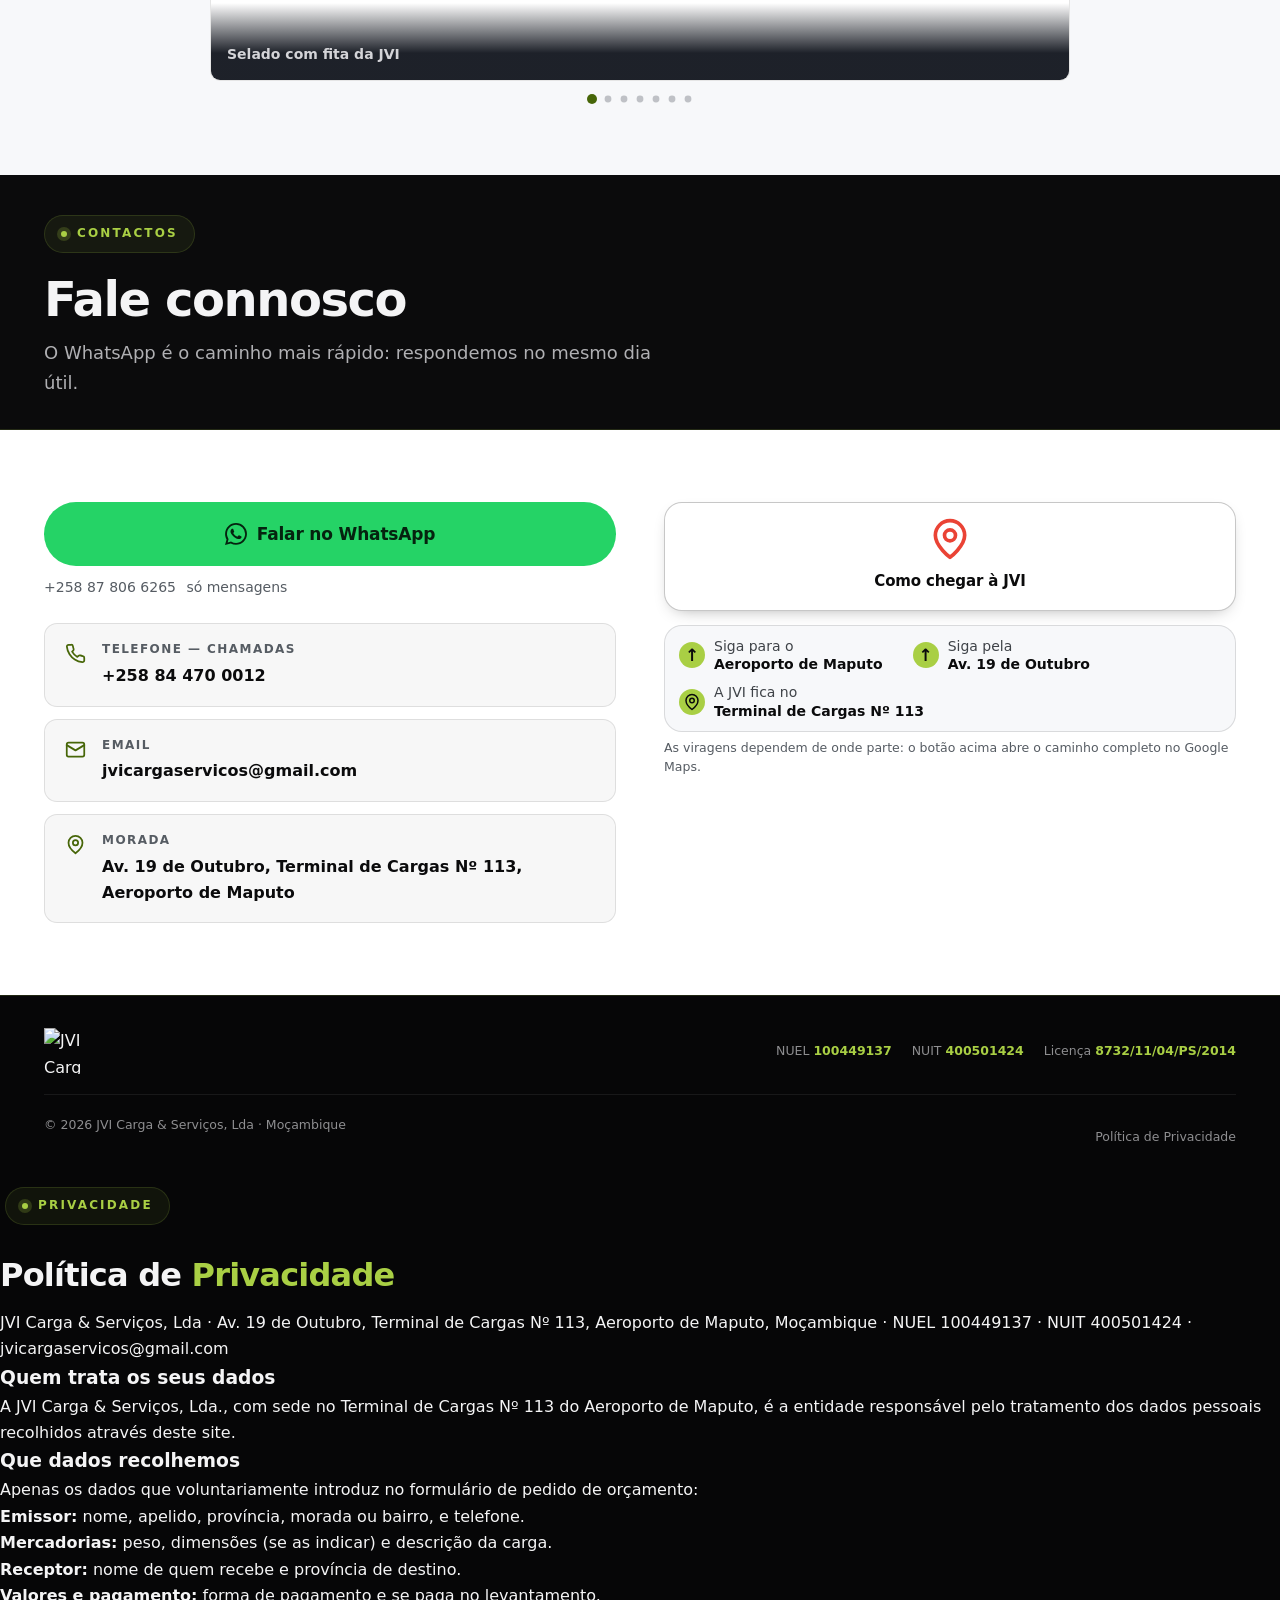
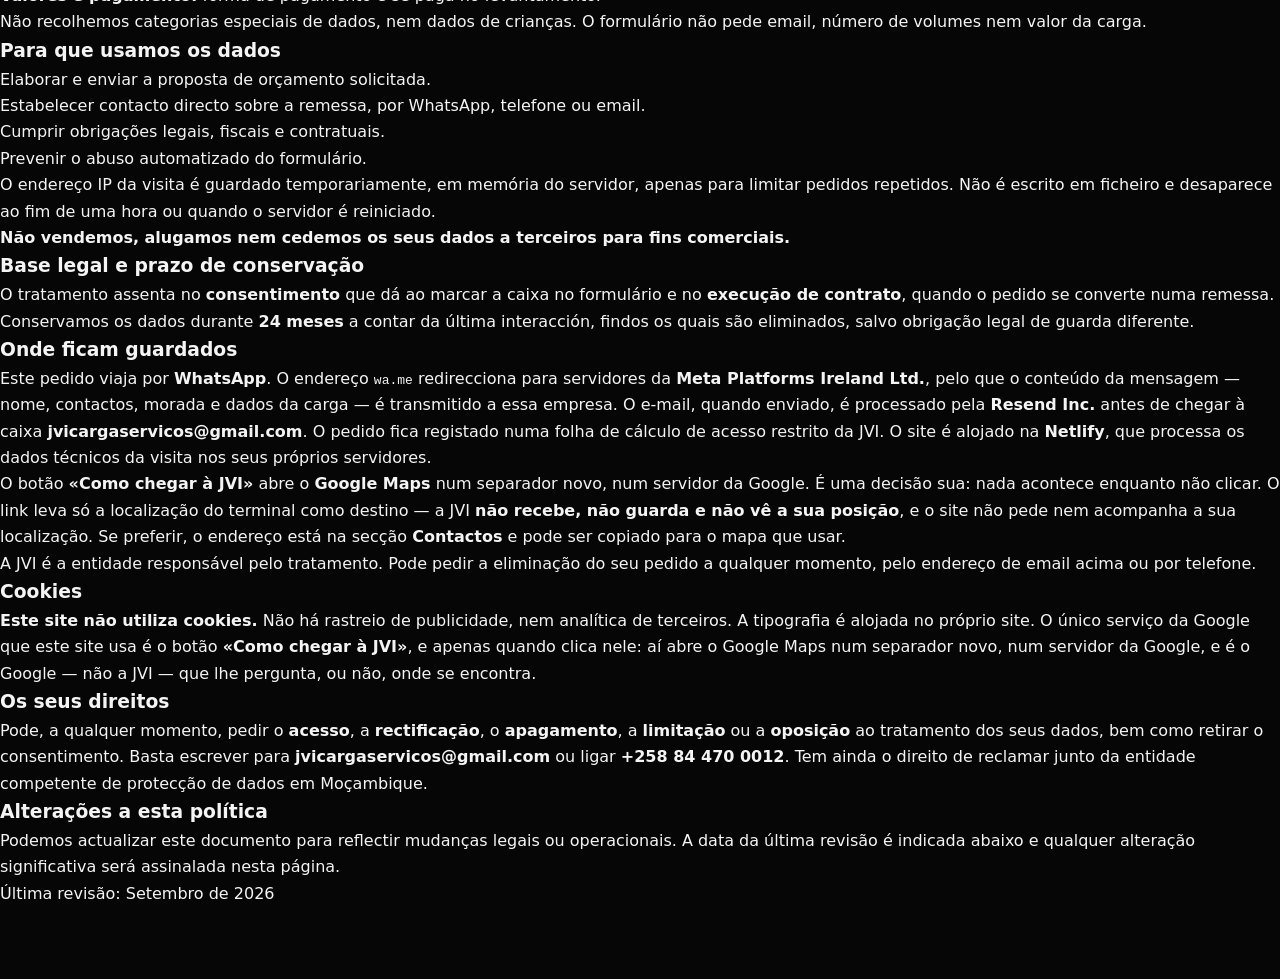
==== commit 937257fa: "10B.6: galeria so com carga bem embalada (7 fotos) e carrossel automatico sem setas nem pausa (pausa" ====
--- a/index.html
+++ b/index.html
@@ -287,75 +287,83 @@
   </div>
 </div>
 
-<!-- ===================== GALERIA (6 fotografias) ===================== -->
+<!-- ===================== GALERIA (7 fotografias) ===================== -->
 <div class="seccao seccao--alt" id="galeria">
   <div class="container">
     <h2 class="titulo-seccao">Carga entregue, <span class="verde">em todo o país</span></h2>
 
     <div class="gal" data-gal>
       <div class="gal__palco">
-      <div class="gal__grelha" data-gal-pista aria-label="Fotografias da operação" role="group">
-        <button class="gal__item" type="button"
-                data-gal-src="assets/img/galeria/img_9a5743b57c0e.webp"
-                data-gal-alt="Caixa de um camião aberta, cheia de caixas de cartão etiquetadas CAMISETAS AMARELAS ZAMBÉZIA, com os tamanhos 50-S, 24-M e L" aria-label="Ampliar: camisetas amarelas para Zambézia">
-          <img src="assets/img/galeria/img_9a5743b57c0e.webp" width="960" height="1280" loading="lazy" decoding="async"
-               alt="Caixa de um camião aberta, cheia de caixas de cartão etiquetadas CAMISETAS AMARELAS ZAMBÉZIA">
-          <span class="gal__legenda">Camisetas amarelas para Zambézia</span>
-        </button>
-
-        <button class="gal__item" type="button"
-                data-gal-src="assets/img/galeria/img_78498ba3732e.webp"
-                data-gal-alt="Caixas de cartão empilhadas na rua, etiquetadas CAMISETAS AMARELAS NAMPULA, com as quantidades 43, 78, 79 e 100" aria-label="Ampliar: caixas etiquetadas para Nampula">
-          <img src="assets/img/galeria/img_78498ba3732e.webp" width="1280" height="960" loading="lazy" decoding="async"
-               alt="Caixas de cartão empilhadas na rua, etiquetadas CAMISETAS AMARELAS NAMPULA">
-          <span class="gal__legenda">Destino Nampula</span>
-        </button>
-
-        <button class="gal__item" type="button"
-                data-gal-src="assets/img/galeria/img_3fcdb0c13597.webp"
-                data-gal-alt="Camião pequeno de plataforma, carregado de altura com caixas de cartão amarradas com cinta, numa rua molhada" aria-label="Ampliar: camião amarrado e pronto a sair">
-          <img src="assets/img/galeria/img_3fcdb0c13597.webp" width="898" height="1046" loading="lazy" decoding="async"
-               alt="Camião pequeno de plataforma, carregado de altura com caixas de cartão amarradas com cinta">
-          <span class="gal__legenda">Carga amarrada, pronta a sair</span>
-        </button>
-
-        <button class="gal__item" type="button"
+      <!-- Carrossel automático, sem setas nem botão de pausa (10B.6). Pára com o
+           rato, o toque, o foco, fora do ecrã e com o separador oculto; com
+           prefers-reduced-motion não roda sozinho. As fotografias são de carga
+           bem embalada, do cliente. -->
+      <div class="gal__grelha" data-gal-pista aria-label="Fotografias da operação" role="group" aria-roledescription="carrossel">
+        <button class="gal__item" type="button" data-estado="ativo"
                 data-gal-src="assets/img/galeria/img_7296cfa7277f.webp"
-                data-gal-alt="Caixote de madeira com a mercadoria embalada em plástico bolha e selado com fita impressa da JVI Carga &amp; Serviços" aria-label="Ampliar: caixote selado com fita da JVI">
-          <img src="assets/img/galeria/img_7296cfa7277f.webp" width="1280" height="576" loading="lazy" decoding="async"
-               alt="Caixote de madeira com a mercadoria embalada e selado com fita da JVI Carga &amp; Serviços">
+                data-gal-alt="Caixote de madeira com a mercadoria embrulhada em película e selado com fita impressa da JVI Carga &amp; Serviços" aria-label="Ampliar: caixote selado com fita da JVI">
+          <img class="gal__fundo" src="assets/img/galeria/img_7296cfa7277f.webp" alt="" aria-hidden="true" decoding="async">
+          <img class="gal__foto" src="assets/img/galeria/img_7296cfa7277f.webp" width="1280" height="576" decoding="async"
+               alt="Caixote de madeira com a mercadoria embrulhada e selado com fita da JVI Carga &amp; Serviços">
           <span class="gal__legenda">Selado com fita da JVI</span>
         </button>
 
-        <button class="gal__item" type="button"
+        <button class="gal__item" type="button" data-estado="inactivo" inert
                 data-gal-src="assets/img/galeria/img_ac351fd019f4.webp"
-                data-gal-alt="Caixas de televisores ULTRAK reforçadas com ripas verticais de madeira, empilhadas dentro de uma caixa de camião, com paletes e espuma ao lado" aria-label="Ampliar: TVs ULTRAK reforçadas com madeira">
-          <img src="assets/img/galeria/img_ac351fd019f4.webp" width="1280" height="576" loading="lazy" decoding="async"
-               alt="Caixas de televisores ULTRAK reforçadas com ripas de madeira, empilhadas para expedição">
-          <span class="gal__legenda">TVs ULTRAK, reforçadas com madeira</span>
+                data-gal-alt="Televisores em caixas de cartão reforçadas com ripas verticais de madeira, encostadas a um camião antes da expedição" aria-label="Ampliar: televisores reforçados com madeira">
+          <img class="gal__fundo" src="assets/img/galeria/img_ac351fd019f4.webp" alt="" aria-hidden="true" loading="lazy" decoding="async">
+          <img class="gal__foto" src="assets/img/galeria/img_ac351fd019f4.webp" width="1280" height="576" loading="lazy" decoding="async"
+               alt="Televisores em caixas reforçadas com ripas de madeira, prontos a seguir">
+          <span class="gal__legenda">Televisores reforçados com madeira</span>
         </button>
 
-        <button class="gal__item" type="button"
-                data-gal-src="assets/img/galeria/img_700cc775e008.webp"
-                data-gal-alt="Placa de parede com o logótipo da JVI Carga &amp; Serviços, Lda e a frase agenciamento e despacho de carga, via aérea e rodoviária" aria-label="Ampliar: placa da JVI">
-          <img src="assets/img/galeria/img_700cc775e008.webp" width="1280" height="960" loading="lazy" decoding="async"
-               alt="Placa de parede com o logótipo da JVI Carga &amp; Serviços, Lda">
-          <span class="gal__legenda">JVI Carga &amp; Serviços, Lda.</span>
+        <button class="gal__item" type="button" data-estado="inactivo" inert
+                data-gal-src="assets/img/galeria/img_492cc8a760cc.webp"
+                data-gal-alt="Moto de motocross inteira embrulhada em película e cartão, de frente, num armazém do terminal" aria-label="Ampliar: moto embalada para expedição">
+          <img class="gal__fundo" src="assets/img/galeria/img_492cc8a760cc.webp" alt="" aria-hidden="true" loading="lazy" decoding="async">
+          <img class="gal__foto" src="assets/img/galeria/img_492cc8a760cc.webp" width="644" height="1178" loading="lazy" decoding="async"
+               alt="Moto inteira embrulhada em película e cartão, pronta a seguir">
+          <span class="gal__legenda">Moto embalada para expedição</span>
+        </button>
+
+        <button class="gal__item" type="button" data-estado="inactivo" inert
+                data-gal-src="assets/img/galeria/img_ca40db758afe.webp"
+                data-gal-alt="Moto embrulhada em película e cartão, de lado, junto à porta de um armazém" aria-label="Ampliar: moto embrulhada em película">
+          <img class="gal__fundo" src="assets/img/galeria/img_ca40db758afe.webp" alt="" aria-hidden="true" loading="lazy" decoding="async">
+          <img class="gal__foto" src="assets/img/galeria/img_ca40db758afe.webp" width="926" height="720" loading="lazy" decoding="async"
+               alt="Moto embrulhada em película e cartão">
+          <span class="gal__legenda">Protegida de ponta a ponta</span>
+        </button>
+
+        <button class="gal__item" type="button" data-estado="inactivo" inert
+                data-gal-src="assets/img/galeria/img_f4ab097ea722.webp"
+                data-gal-alt="Moto embrulhada em película e cartão, vista de lado, num armazém, com uma balança ao fundo" aria-label="Ampliar: moto embalada no terminal">
+          <img class="gal__fundo" src="assets/img/galeria/img_f4ab097ea722.webp" alt="" aria-hidden="true" loading="lazy" decoding="async">
+          <img class="gal__foto" src="assets/img/galeria/img_f4ab097ea722.webp" width="1280" height="576" loading="lazy" decoding="async"
+               alt="Moto embrulhada em película, no terminal">
+          <span class="gal__legenda">Embalada no terminal</span>
+        </button>
+
+        <button class="gal__item" type="button" data-estado="inactivo" inert
+                data-gal-src="assets/img/galeria/img_8c88f37e0265.webp"
+                data-gal-alt="Fotocopiadora embrulhada em película transparente, sobre cartão, pronta para ser carregada" aria-label="Ampliar: equipamento embrulhado em película">
+          <img class="gal__fundo" src="assets/img/galeria/img_8c88f37e0265.webp" alt="" aria-hidden="true" loading="lazy" decoding="async">
+          <img class="gal__foto" src="assets/img/galeria/img_8c88f37e0265.webp" width="576" height="1280" loading="lazy" decoding="async"
+               alt="Fotocopiadora embrulhada em película, pronta a carregar">
+          <span class="gal__legenda">Equipamento embrulhado em película</span>
+        </button>
+
+        <button class="gal__item" type="button" data-estado="inactivo" inert
+                data-gal-src="assets/img/galeria/img_d544eaf40b51.webp"
+                data-gal-alt="Dois caixotes de madeira fechados, com a mercadoria protegida por película, sobre um carrinho no pátio" aria-label="Ampliar: caixotes de madeira fechados">
+          <img class="gal__fundo" src="assets/img/galeria/img_d544eaf40b51.webp" alt="" aria-hidden="true" loading="lazy" decoding="async">
+          <img class="gal__foto" src="assets/img/galeria/img_d544eaf40b51.webp" width="1280" height="576" loading="lazy" decoding="async"
+               alt="Dois caixotes de madeira fechados, com a mercadoria protegida">
+          <span class="gal__legenda">Caixotes de madeira fechados</span>
         </button>
       </div>
-      <div class="gal__controlos">
-        <button class="gal__ctl" type="button" data-gal-ant aria-label="Fotografia anterior">
-          <svg viewBox="0 0 24 24" fill="none" stroke="currentColor" stroke-width="2.4" stroke-linecap="round" stroke-linejoin="round" aria-hidden="true"><path d="m15 18-6-6 6-6"/></svg>
-        </button>
-        <span class="gal__contador" data-gal-contador aria-live="off">1 / 6</span>
-        <button class="gal__ctl" type="button" data-gal-pausa aria-pressed="false" aria-label="Pausar o carrossel">
-          <svg viewBox="0 0 24 24" fill="currentColor" aria-hidden="true" data-ico-pausa><rect x="6" y="5" width="4" height="14" rx="1"/><rect x="14" y="5" width="4" height="14" rx="1"/></svg>
-          <svg viewBox="0 0 24 24" fill="currentColor" aria-hidden="true" data-ico-play hidden><path d="M8 5v14l11-7z"/></svg>
-        </button>
-        <button class="gal__ctl" type="button" data-gal-prox aria-label="Fotografia seguinte">
-          <svg viewBox="0 0 24 24" fill="none" stroke="currentColor" stroke-width="2.4" stroke-linecap="round" stroke-linejoin="round" aria-hidden="true"><path d="m9 18 6-6-6-6"/></svg>
-        </button>
-      </div>
+      <div class="gal__pontos" aria-hidden="true"><i data-gal-ponto data-estado="ativo"></i><i data-gal-ponto></i><i data-gal-ponto></i><i data-gal-ponto></i><i data-gal-ponto></i><i data-gal-ponto></i><i data-gal-ponto></i></div>
+      <span class="sr-only" data-gal-contador aria-live="off">1 / 7</span>
       </div>
     </div>
   </div>
--- a/css/galeria.css
+++ b/css/galeria.css
@@ -4,60 +4,45 @@
    Espaçamento na escala de 4/8 px.
    ========================================================= */
 /* =========================================================
-   GALERIA — carrossel (Fase 8B, B7)
+   GALERIA — carrossel automático (Fase 10B, 10B.6)
    ------------------------------------------------------------
-   O cliente pediu "passar a carrossel: uma imagem de cada vez, cards
-   pequenos, a passar automaticamente. Ciclo contínuo."
+   Uma fotografia de cada vez, a passar sozinha (fade, ~4 s), em ciclo.
+   Sem setas e sem botão de pausa: o cliente não os quer. A pausa é por
+   gestos (rato, toque, foco, fora do ecrã, separador oculto) — ver
+   `iniciarCarrossel` em js/galeria.js e a decisão D58.
 
-   Era uma grelha de onze miniaturas, quatro por linha: quem chega ao
-   ecrã vê um mosaico e não um trabalho. O carrossel dá-lhe uma imagem
-   de cada vez, à escala do cartão, e passa sozinho.
-
-   `scroll-snap` faz o trabalho pesado: o JS só muda o `scrollLeft` e o
-   browser encaixa a fotografia no sítio com a animação do próprio
-   scroll. Sem isto, um `transform: translateX` por item obriga a
-   recalcular a distância em píxeis sempre que a janela muda de
-   largura — e o `resize` é o caminho por onde um carrossel costuma
-   partir-se.
+   As fotografias empilham-se no mesmo sítio e só se anima `opacity` e
+   `transform` (nada que force layout). A fotografia vai inteira
+   (`contain`) sobre ela própria desfocada, porque as do cliente têm
+   proporções muito diferentes (largas, 4:3 e de pé) e o recorte
+   cortava a carga.
    ========================================================= */
 .gal { margin-top: 48px; }
 .gal__grelha {
-  display: flex; gap: 16px;
-  overflow-x: auto; overscroll-behavior-x: contain;
-  scroll-snap-type: x mandatory;
-  scroll-behavior: smooth;
-  /* Sem barras de scroll: arrastar é óbvio, e a barra a meio de um
-     cartão de 400 px parece uma regra quebrada. */
-  scrollbar-width: none;
-  padding-bottom: 4px;
-}
-.gal__grelha::-webkit-scrollbar { display: none; }
-@media (prefers-reduced-motion: reduce) {
-  .gal__grelha { scroll-behavior: auto; }
+  position: relative; overflow: hidden;
+  aspect-ratio: 4 / 3;
+  border-radius: var(--raio-sm); border: 1px solid var(--borda);
+  background: var(--base-3);
+  /* O deslize horizontal é nosso (swipe); o vertical continua a ser o scroll da página. */
+  touch-action: pan-y;
 }
 
 .gal__item {
-  position: relative; display: block; padding: 0; overflow: hidden;
-  /* Um item de cada vez: o cartão ocupa a largura toda do carrossel, e
-     quem dá o tamanho é o palco (`.gal__palco`). */
-  flex: 0 0 100%;
-  scroll-snap-align: start;
-  /* Um gesto, uma fotografia: sem isto, um gesto rápido com o dedo
-     atravessava três ou quatro de uma vez. */
-  scroll-snap-stop: always;
-  border-radius: var(--raio-sm); border: 1px solid var(--borda);
-  background: var(--base-3); cursor: zoom-in; aspect-ratio: 4 / 3;
+  position: absolute; inset: 0; display: block; width: 100%; padding: 0; overflow: hidden;
+  border: 0; background: transparent; cursor: zoom-in;
+  opacity: 0; transform: scale(1.04); pointer-events: none;
+  transition: opacity 0.9s ease, transform 1.4s cubic-bezier(0.22, 1, 0.36, 1);
 }
+.gal__item[data-estado="ativo"] { opacity: 1; transform: none; pointer-events: auto; z-index: 1; }
 
-/* O palco: o carrossel com os controlos por baixo.
+/* O palco: o carrossel.
 
    Fase 9 (9.5): "aumente o tamanho das imagens do carrossel, está muito
-   pequeno!" Eram 520px, dos "cards pequenos" da Fase 8B. Continua a ser
-   uma fotografia de cada vez — mas grande: 860px no computador, com esse
-   máximo para não ficar gigante num ecrã largo. A altura sai dos 4:3 do
-   cartão, e a segunda declaração limita o palco pela altura do ecrã, para
-   a fotografia caber inteira num telemóvel deitado ou num portátil baixo
-   (quem não conhece `svh` fica com a primeira). */
+   pequeno!" — 860px no computador, com esse máximo para não ficar gigante
+   num ecrã largo. A altura sai dos 4:3 do cartão, e a segunda declaração
+   limita o palco pela altura do ecrã, para a fotografia caber inteira num
+   telemóvel deitado ou num portátil baixo (quem não conhece `svh` fica com
+   a primeira). */
 .gal__palco {
   max-width: 860px;
   max-width: min(860px, calc(78svh * 4 / 3));
@@ -69,32 +54,30 @@
 @media (max-width: 640px) {
   .gal__palco { margin-inline: -16px; }
 }
-.gal__grelha { position: relative; }
-.gal__controlos {
-  display: flex; align-items: center; justify-content: center; gap: 12px;
-  margin-top: 14px;
+
+/* Pontos indicadores: discretos, não clicáveis (não são botões). */
+.gal__pontos { display: flex; justify-content: center; gap: 8px; margin-top: 14px; }
+.gal__pontos i {
+  width: 8px; height: 8px; border-radius: 50%; background: var(--texto-fraco);
+  opacity: 0.35; transform: scale(0.85);
+  transition: opacity 0.4s ease, transform 0.4s ease;
 }
-.gal__ctl {
-  width: 44px; height: 44px; border-radius: 50%; display: grid; place-items: center;
-  background: var(--vidro); border: 1px solid var(--borda-forte);
-  color: var(--texto); transition: background var(--transicao);
+.gal__pontos i[data-estado="ativo"] { opacity: 1; transform: scale(1.25); background: var(--verde); }
+
+.gal__fundo, .gal__foto { position: absolute; inset: 0; width: 100%; height: 100%; }
+.gal__fundo { object-fit: cover; filter: blur(22px) saturate(1.1); transform: scale(1.2); opacity: 0.85; }
+.gal__foto { object-fit: contain; }
+/* A legenda fica sempre visível, no pé da fotografia. */
+.gal__legenda {
+  position: absolute; inset: auto 0 0 0; padding: 40px 16px 14px;
+  background: linear-gradient(to top, rgba(5, 9, 18, 0.9) 35%, transparent);
+  font-size: 14px; font-weight: 600; color: var(--claro); text-align: left;
 }
-.gal__ctl:hover { background: var(--borda); }
-.gal__ctl svg { width: 18px; height: 18px; }
-.gal__contador { min-width: 64px; text-align: center; font-size: 13px; font-weight: 600; color: var(--texto-suave); }
+.gal__item:focus-visible { outline: 3px solid var(--verde); outline-offset: -3px; }
 
-.gal__item img { width: 100%; height: 100%; object-fit: cover; transition: transform 0.5s cubic-bezier(0.22, 1, 0.36, 1); }
-.gal__item:hover img, .gal__item:focus-visible img { transform: scale(1.05); }
-/* A legenda fica sempre visível. Escondê-la até ao hover deixava
-   onze mosaicos sem rótulo nenhum no primeiro ecrã — e o nome
-   acessível vinha do alt, que é longo e muda a cada fotografia. */
-.gal__legenda {
-  position: absolute; inset: auto 0 0 0; padding: 40px 16px 16px;
-  background: linear-gradient(to top, rgba(5, 9, 18, 0.95) 40%, transparent);
-  font-size: 14px; font-weight: 600; color: var(--claro); text-align: left;
-  transition: opacity var(--transicao);
+@media (prefers-reduced-motion: reduce) {
+  .gal__item, .gal__pontos i { transition: none; transform: none; }
 }
-.gal__item:hover .gal__legenda { opacity: 1; }
 
 .gal__mais {
   display: flex; flex-wrap: wrap; align-items: center; gap: 12px 24px;
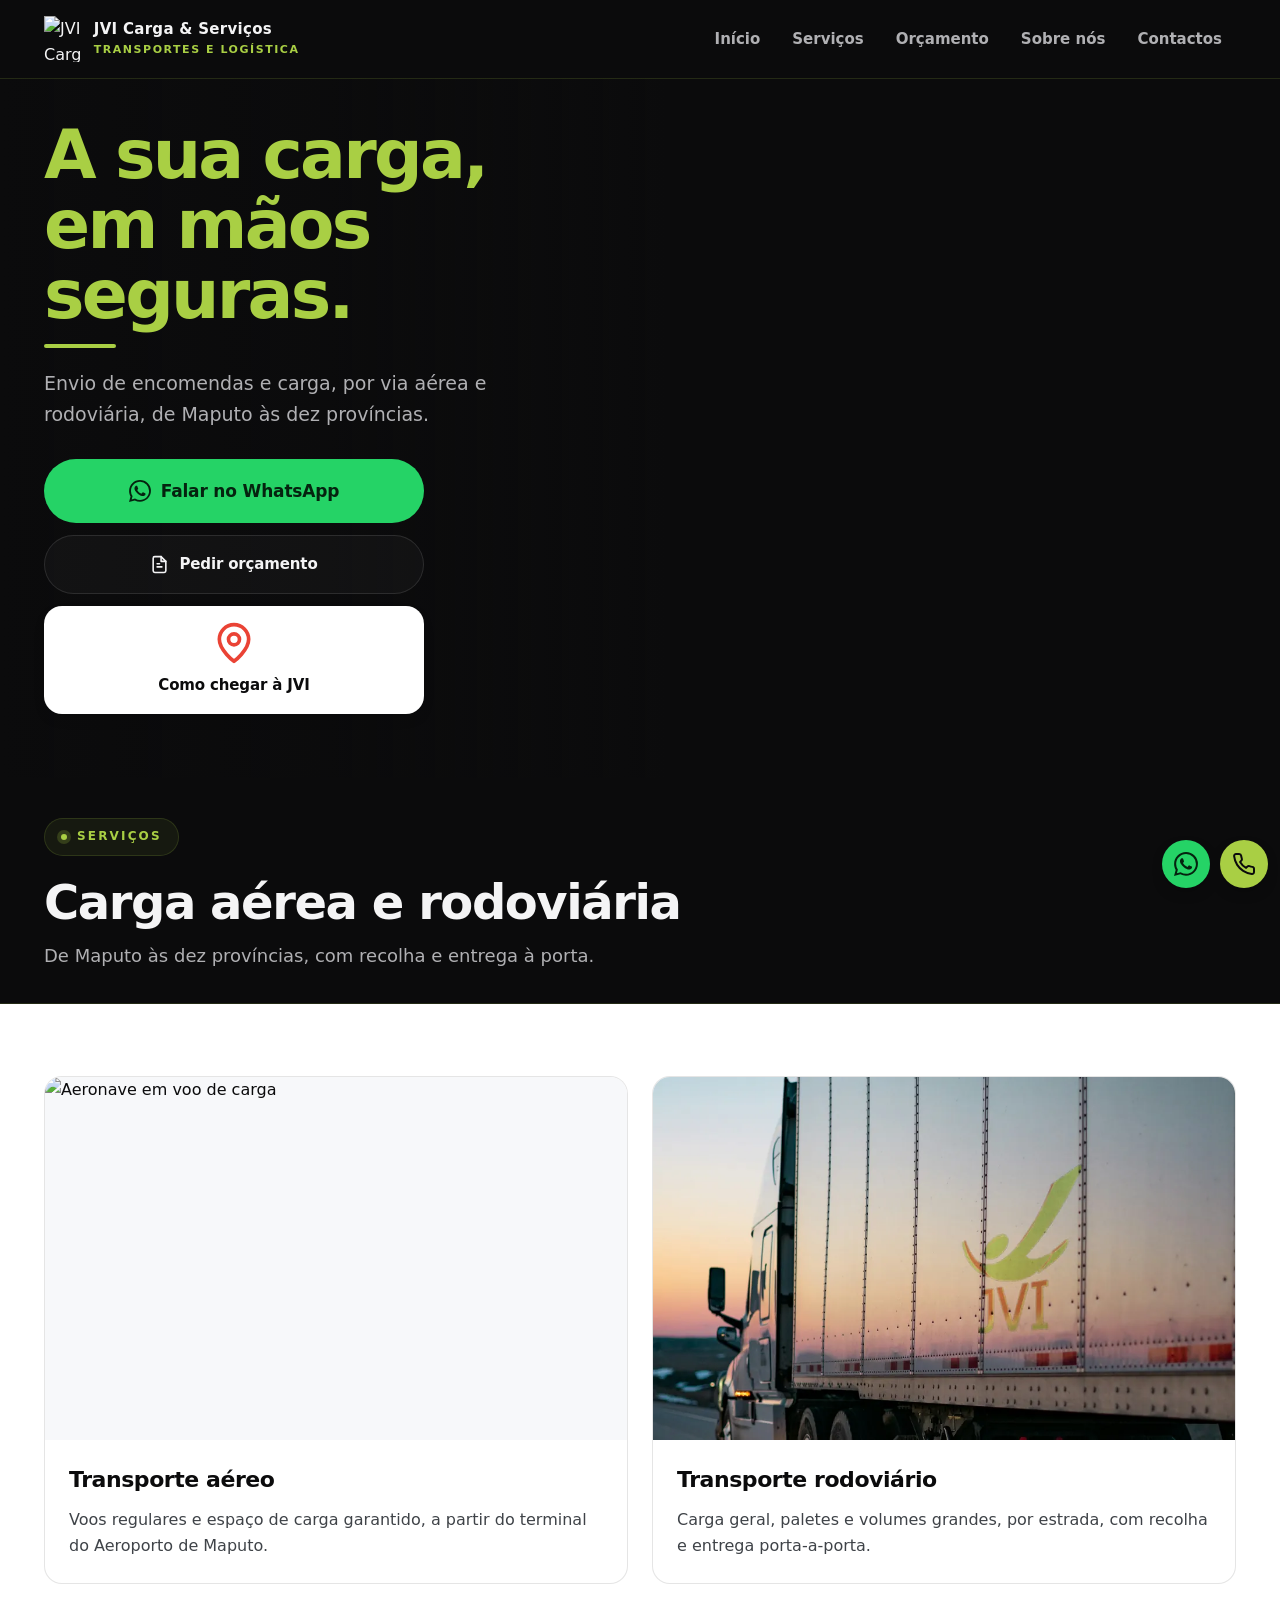
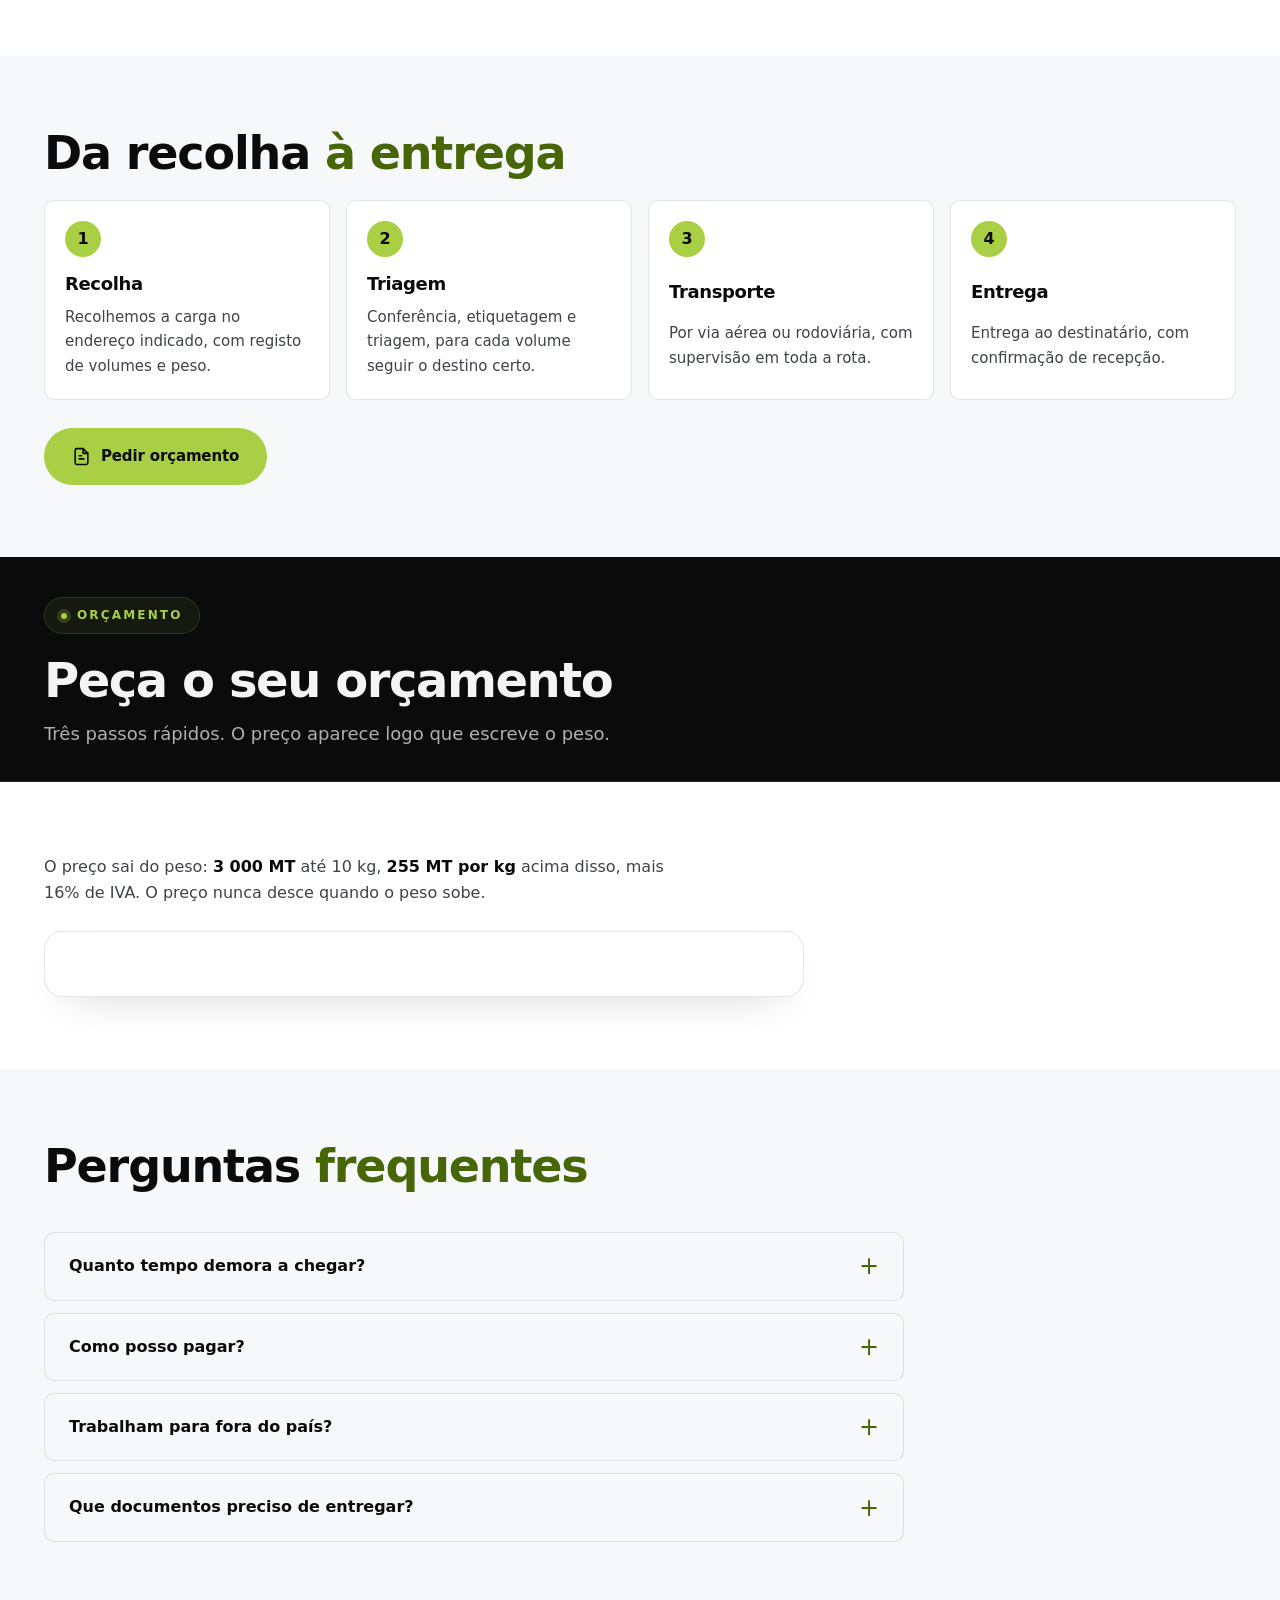
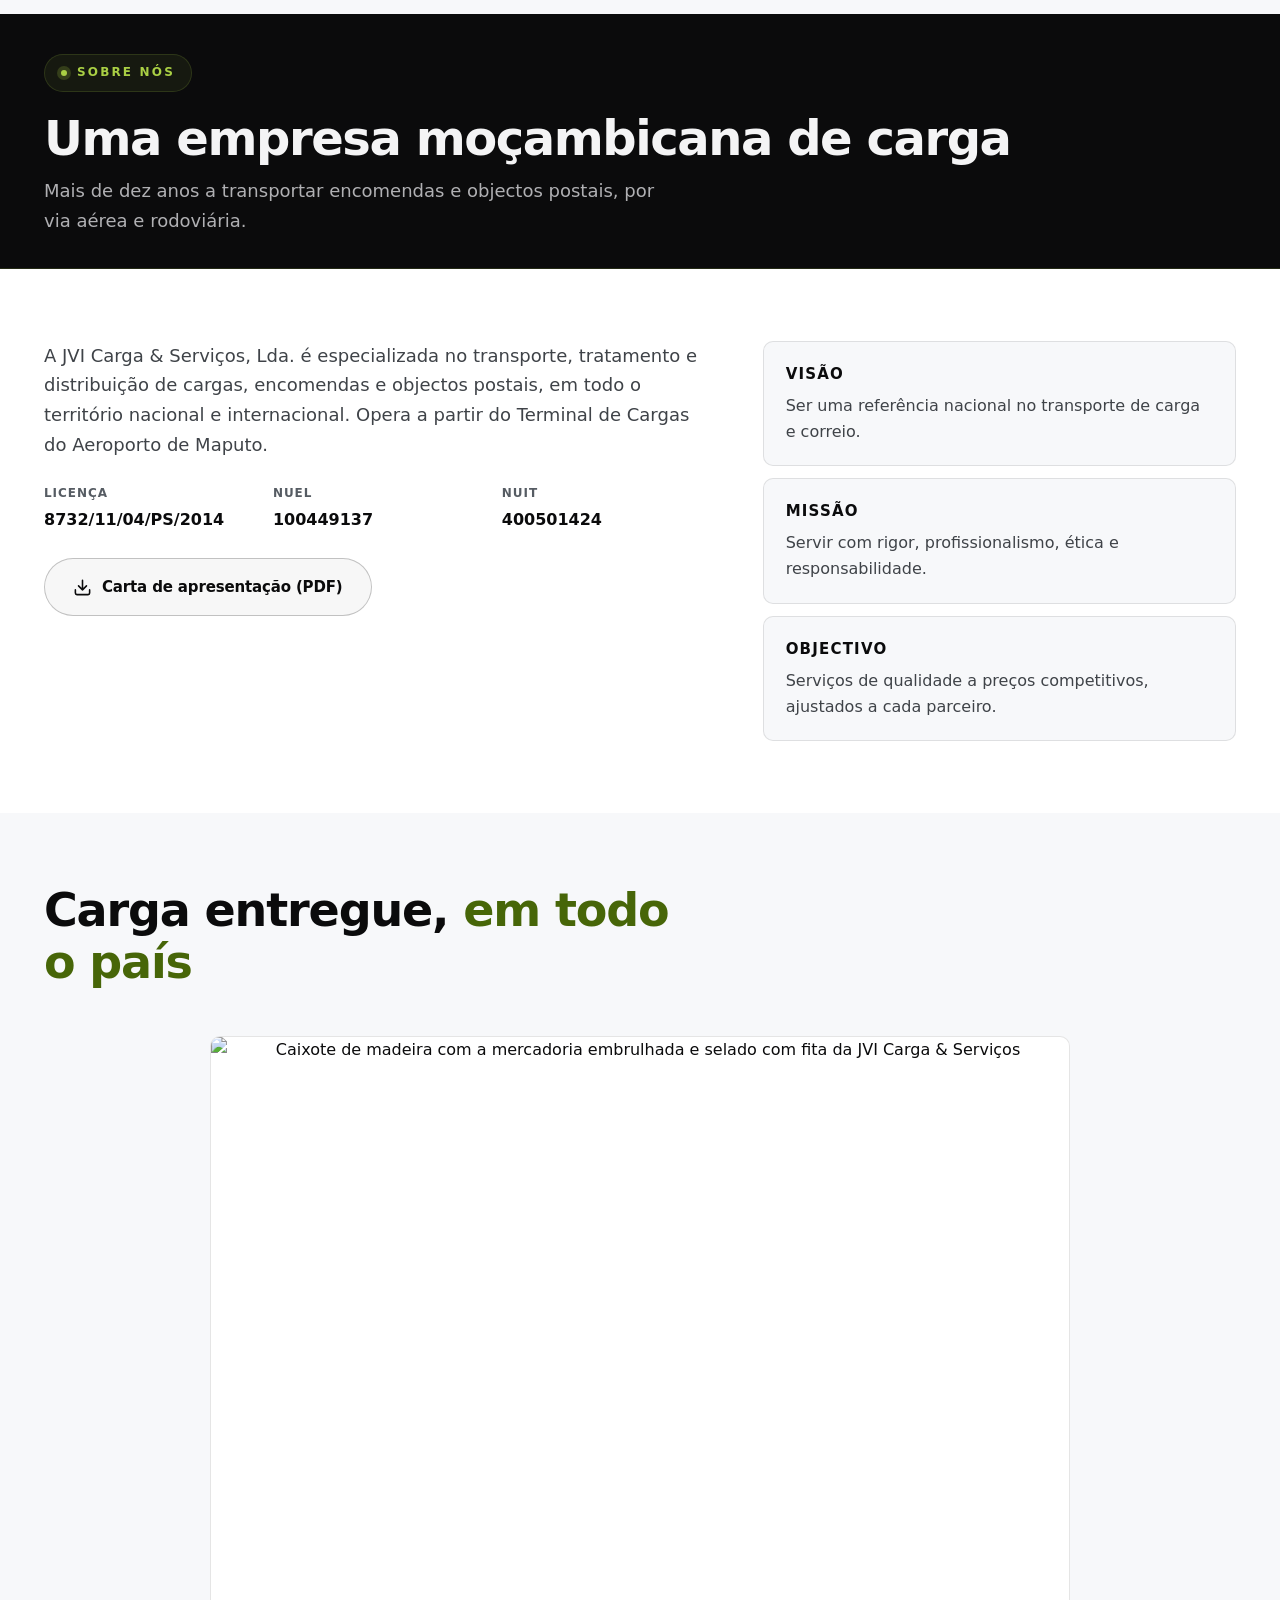
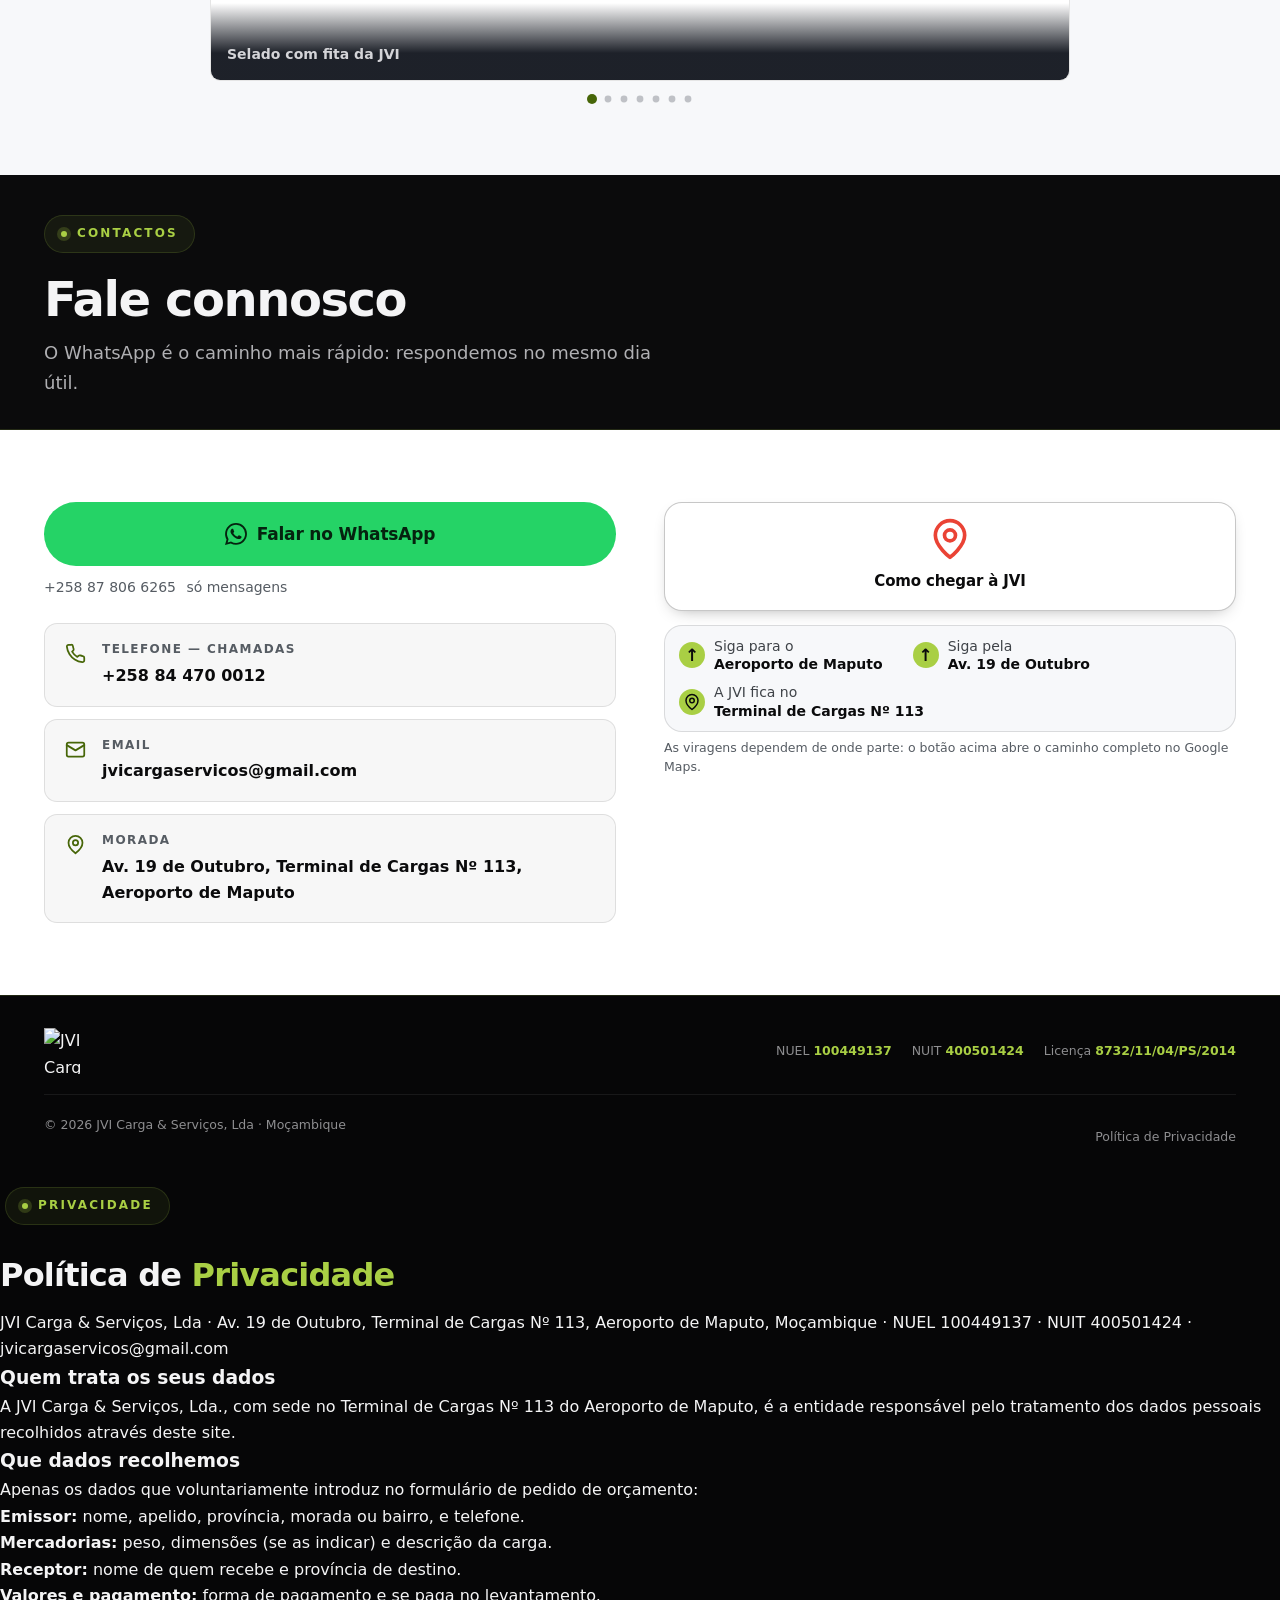
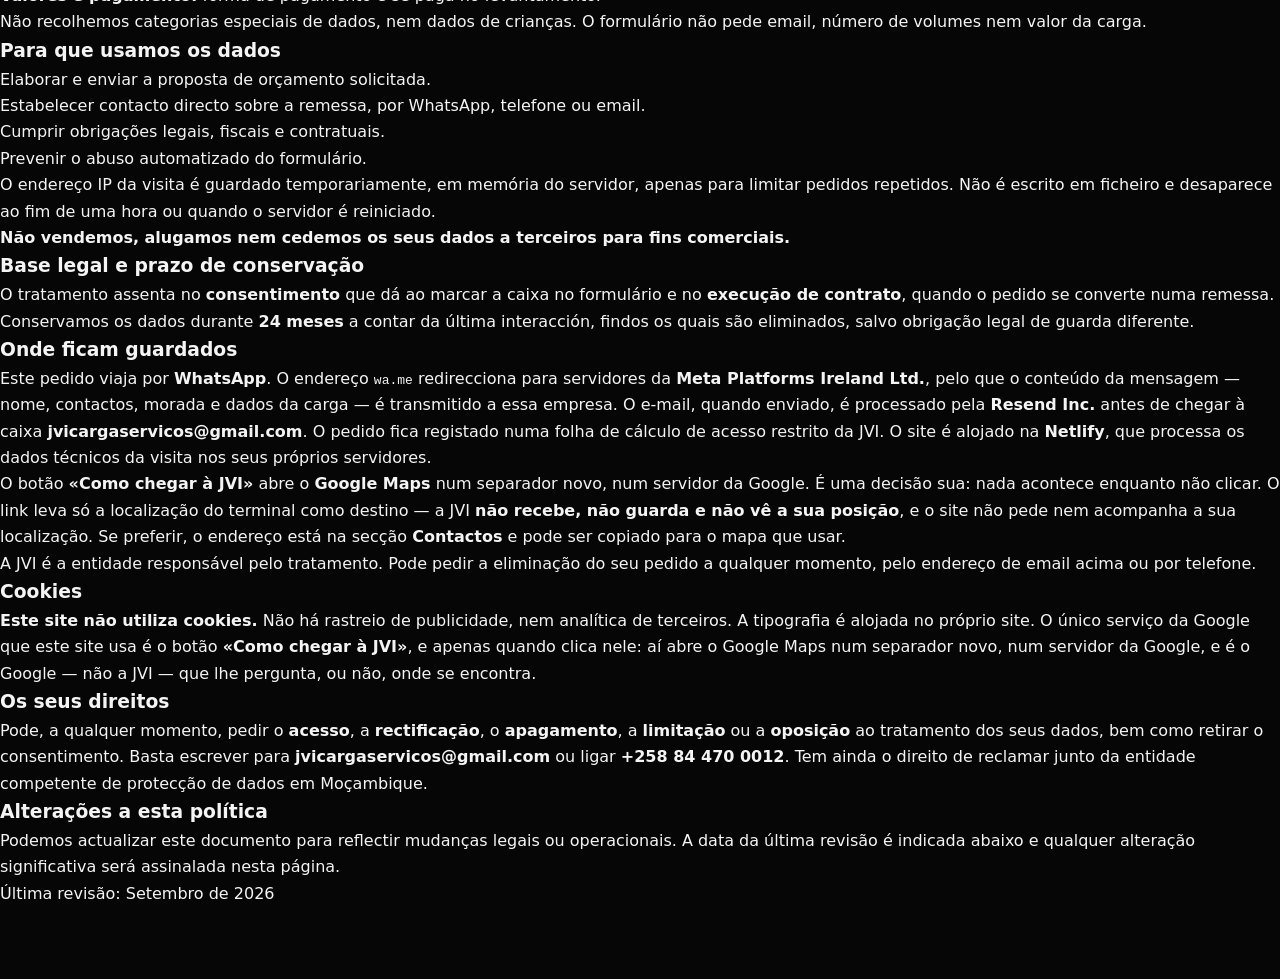
==== commit b5182ae6: "10B.7: camiao em andamento com a marca JVI no bau (perspectiva + mistura com a chapa), credito Unspl" ====
--- a/index.html
+++ b/index.html
@@ -135,7 +135,8 @@
       </article>
       <article class="servico">
         <figure class="servico__figura">
-          <img src="assets/img/camiao.webp" alt="Camião de carga" loading="lazy" decoding="async" width="800" height="527">
+          <!-- Fotografia: Unsplash (licença Unsplash, uso livre), imagem EmEQ6kK_5P0 — semirreboque ao pôr do sol. A marca JVI foi aplicada no baú por tools/gerar-camiao.py. -->
+          <img src="assets/img/camiao-jvi.webp" alt="Camião de carga em andamento numa estrada ao pôr do sol, com a marca JVI no baú" loading="lazy" decoding="async" width="1000" height="625">
         </figure>
         <h2>Transporte rodoviário</h2>
         <p>Carga geral, paletes e volumes grandes, por estrada, com recolha e entrega porta-a-porta.</p>
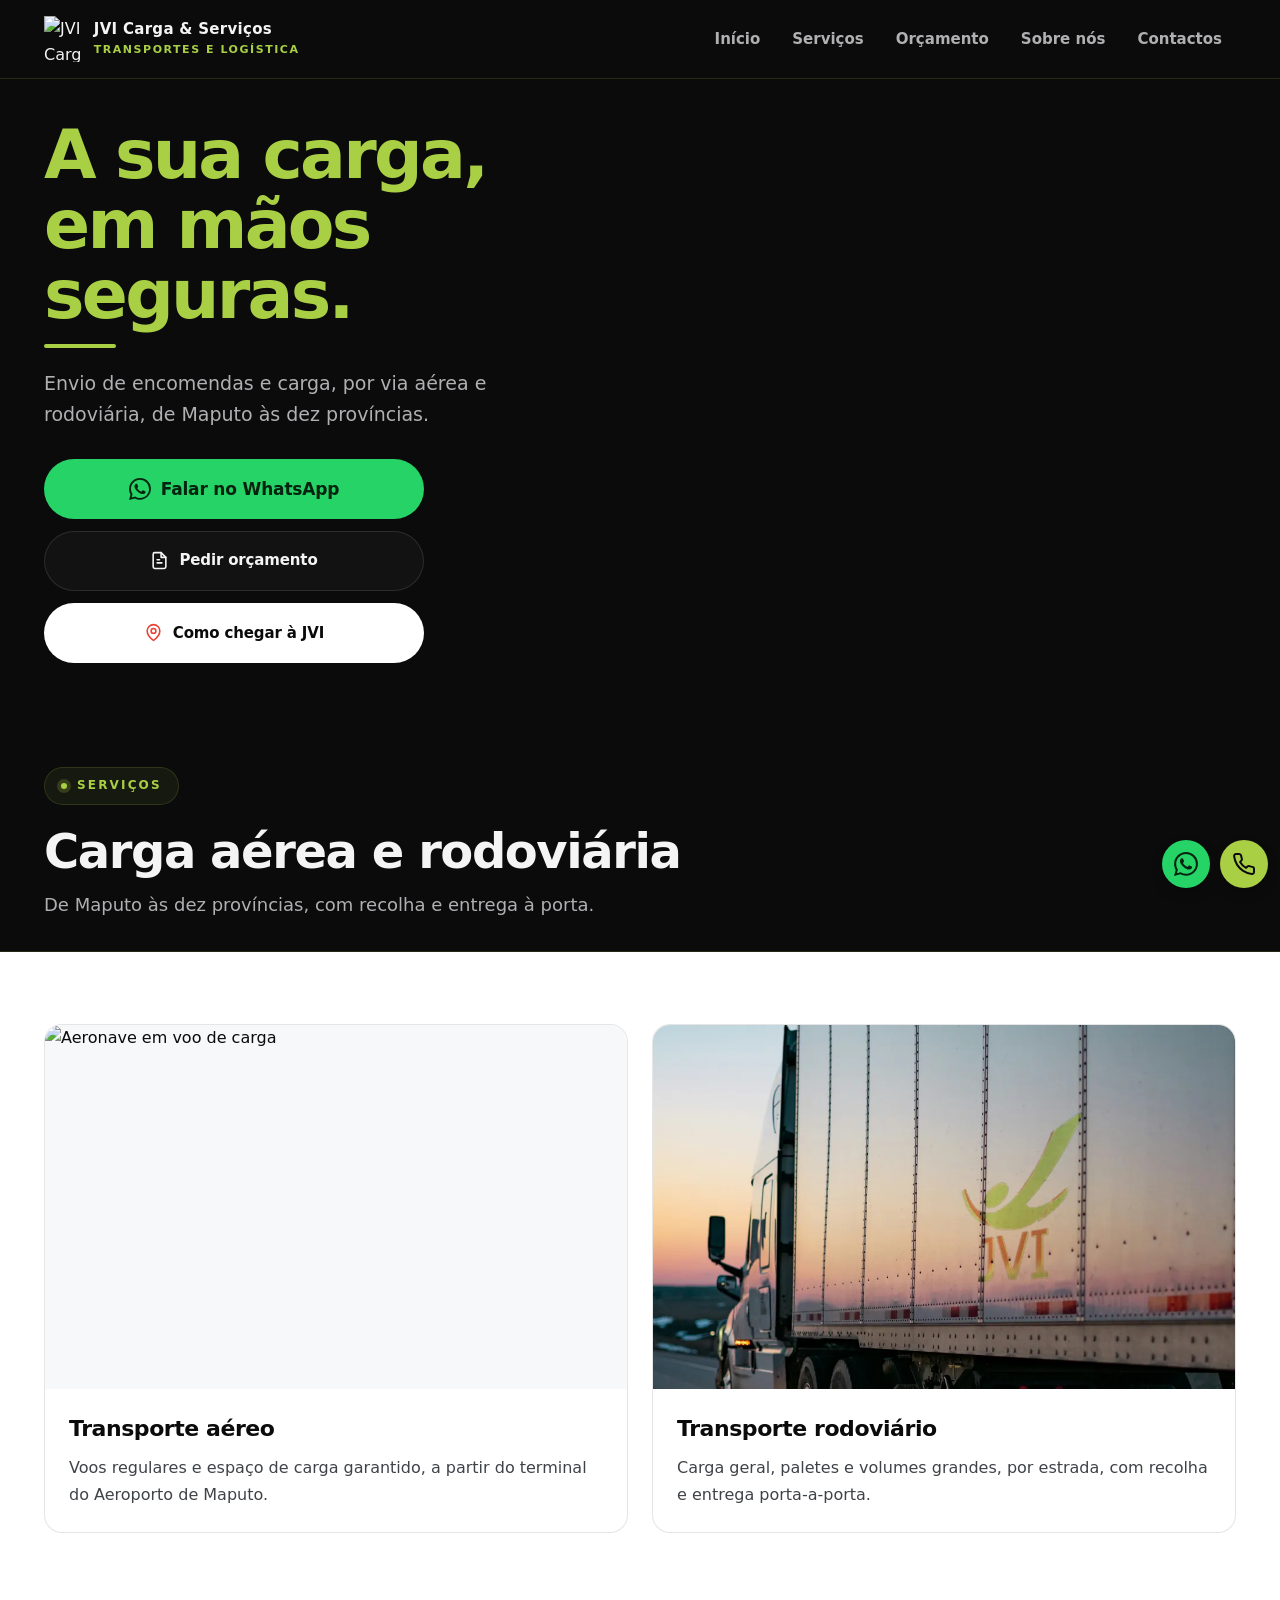
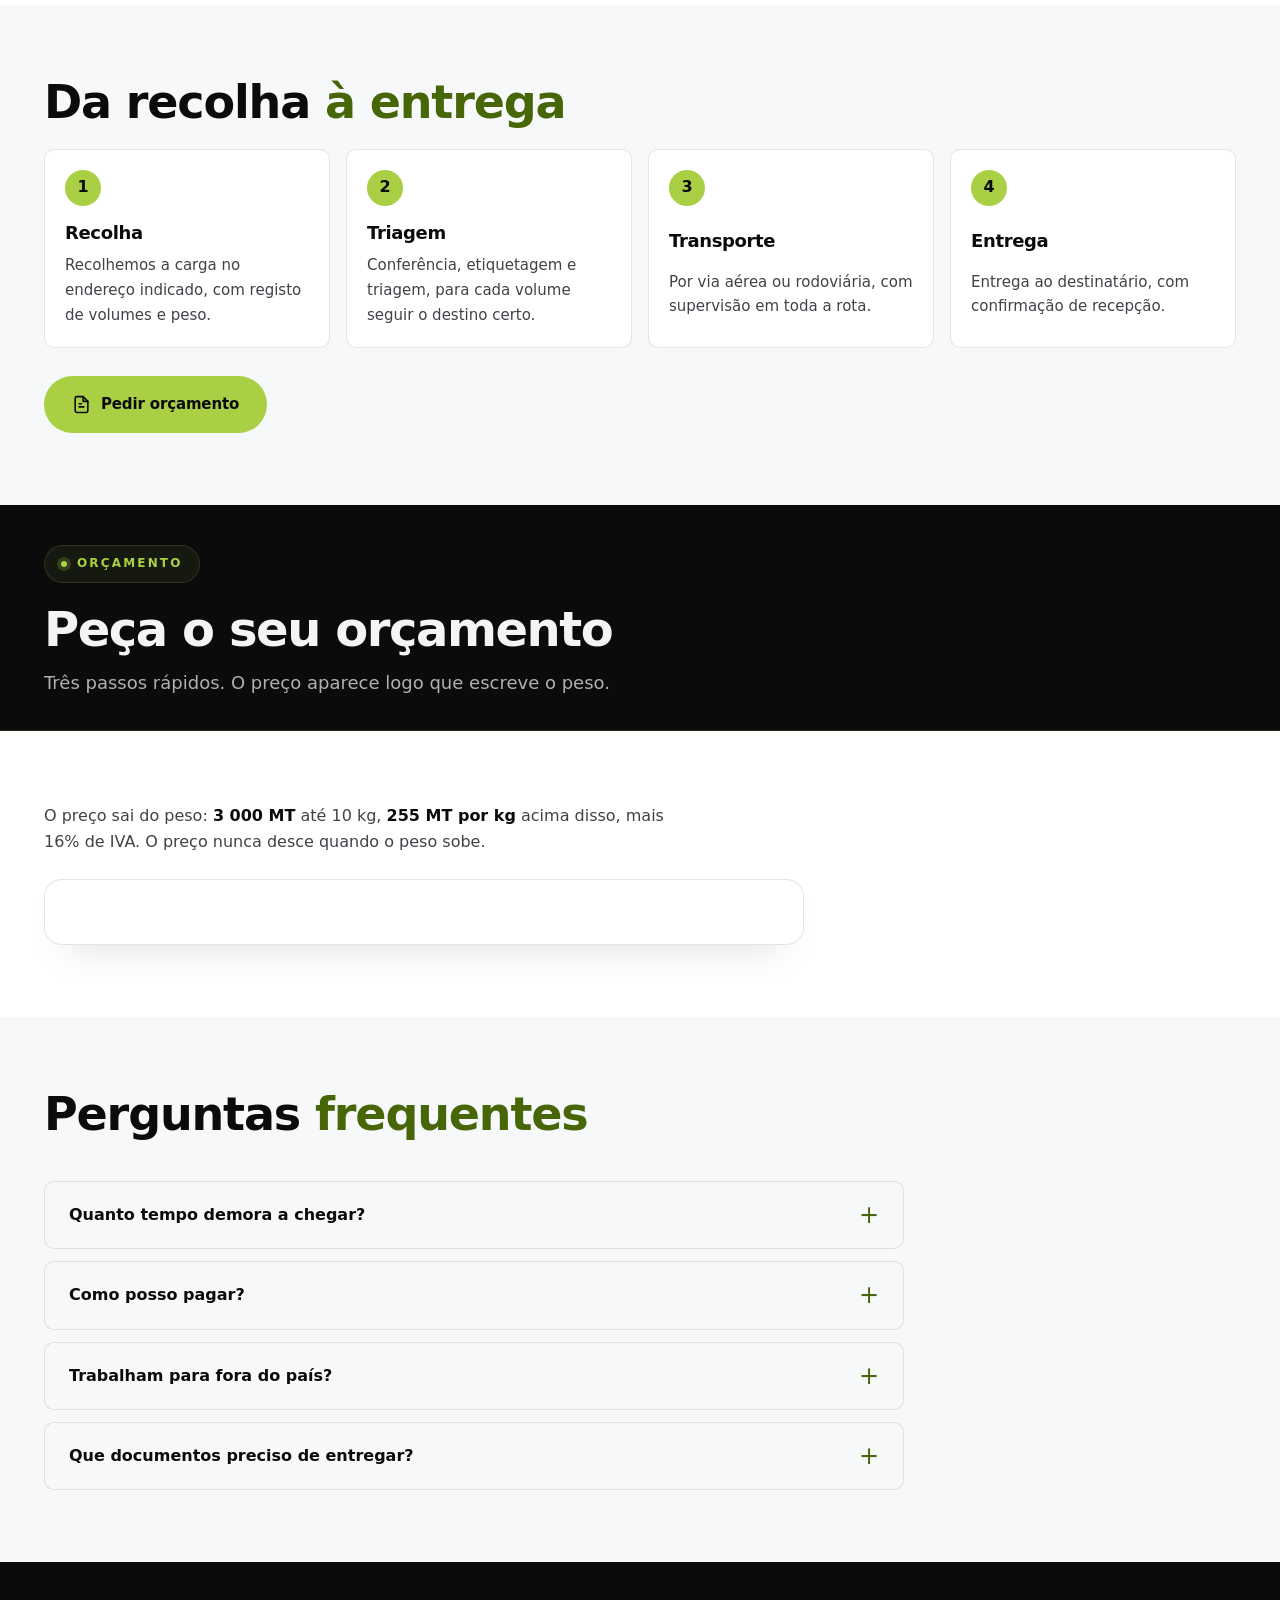
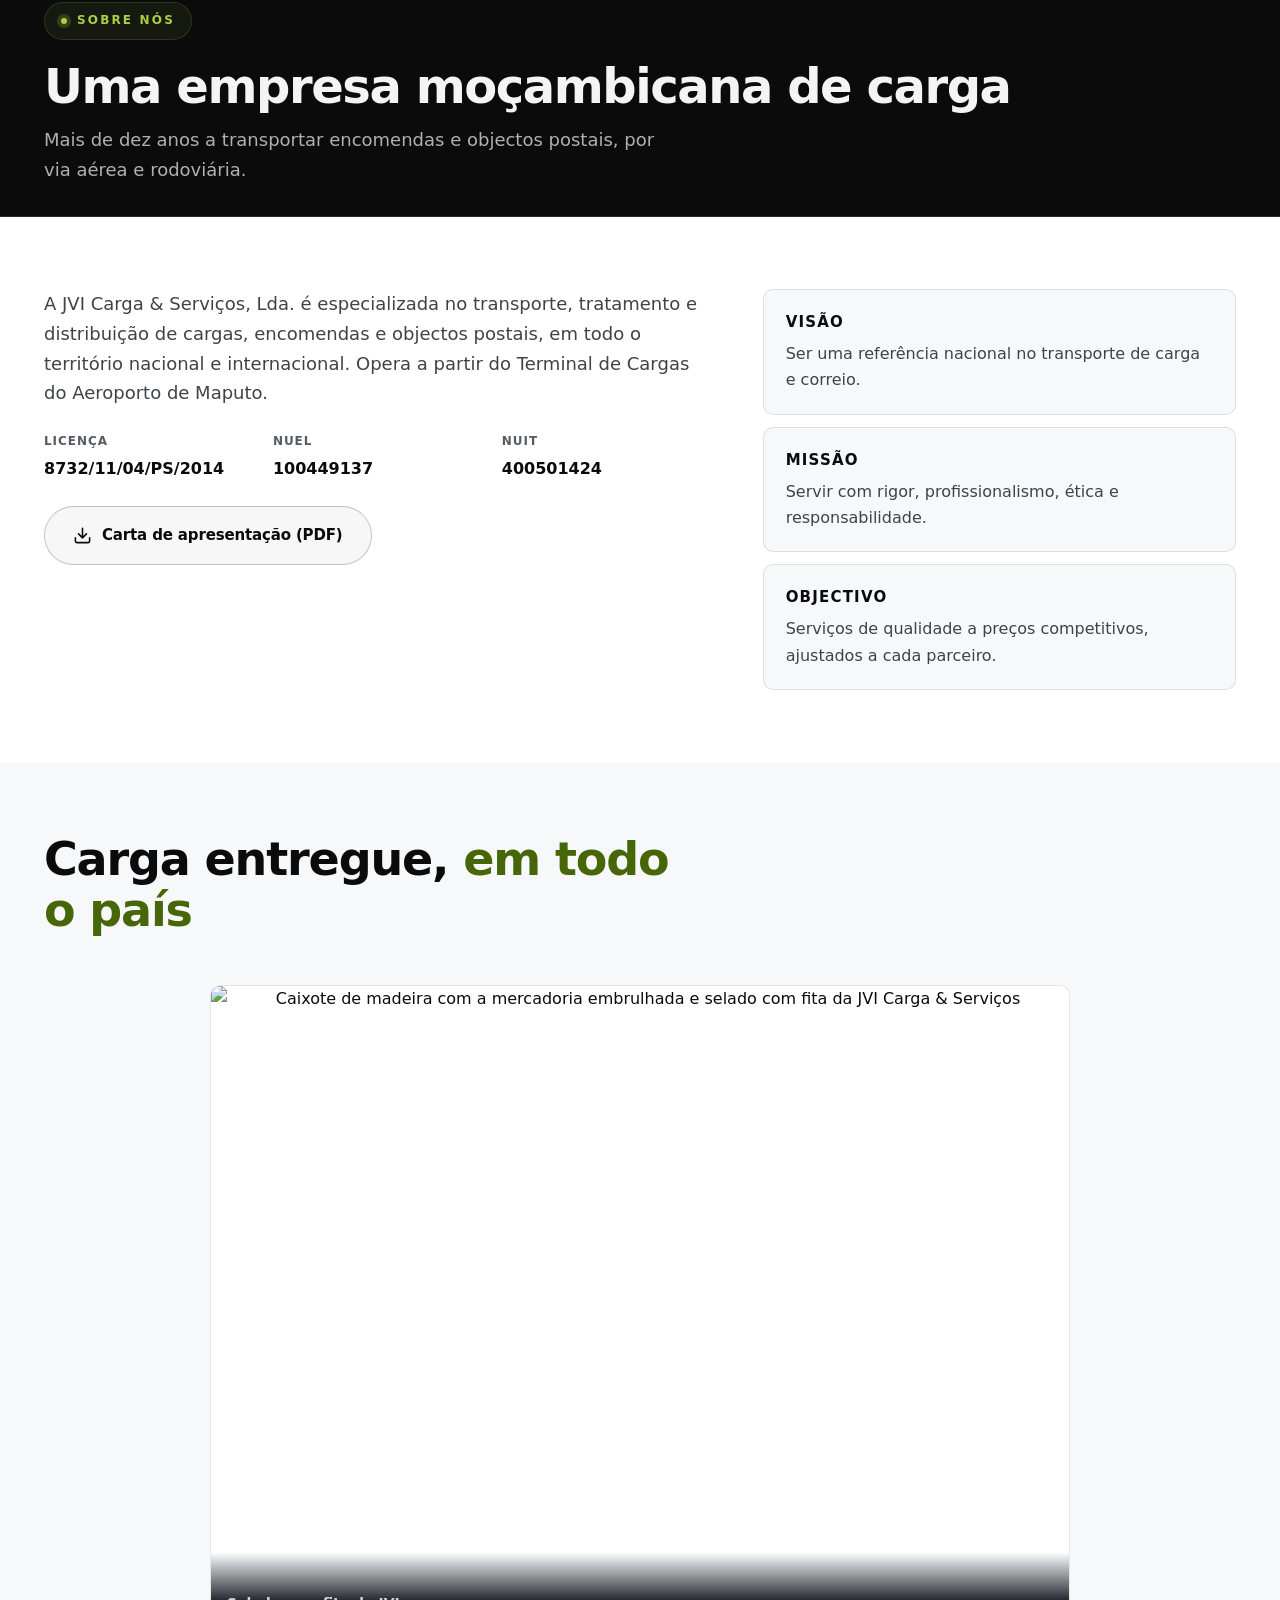
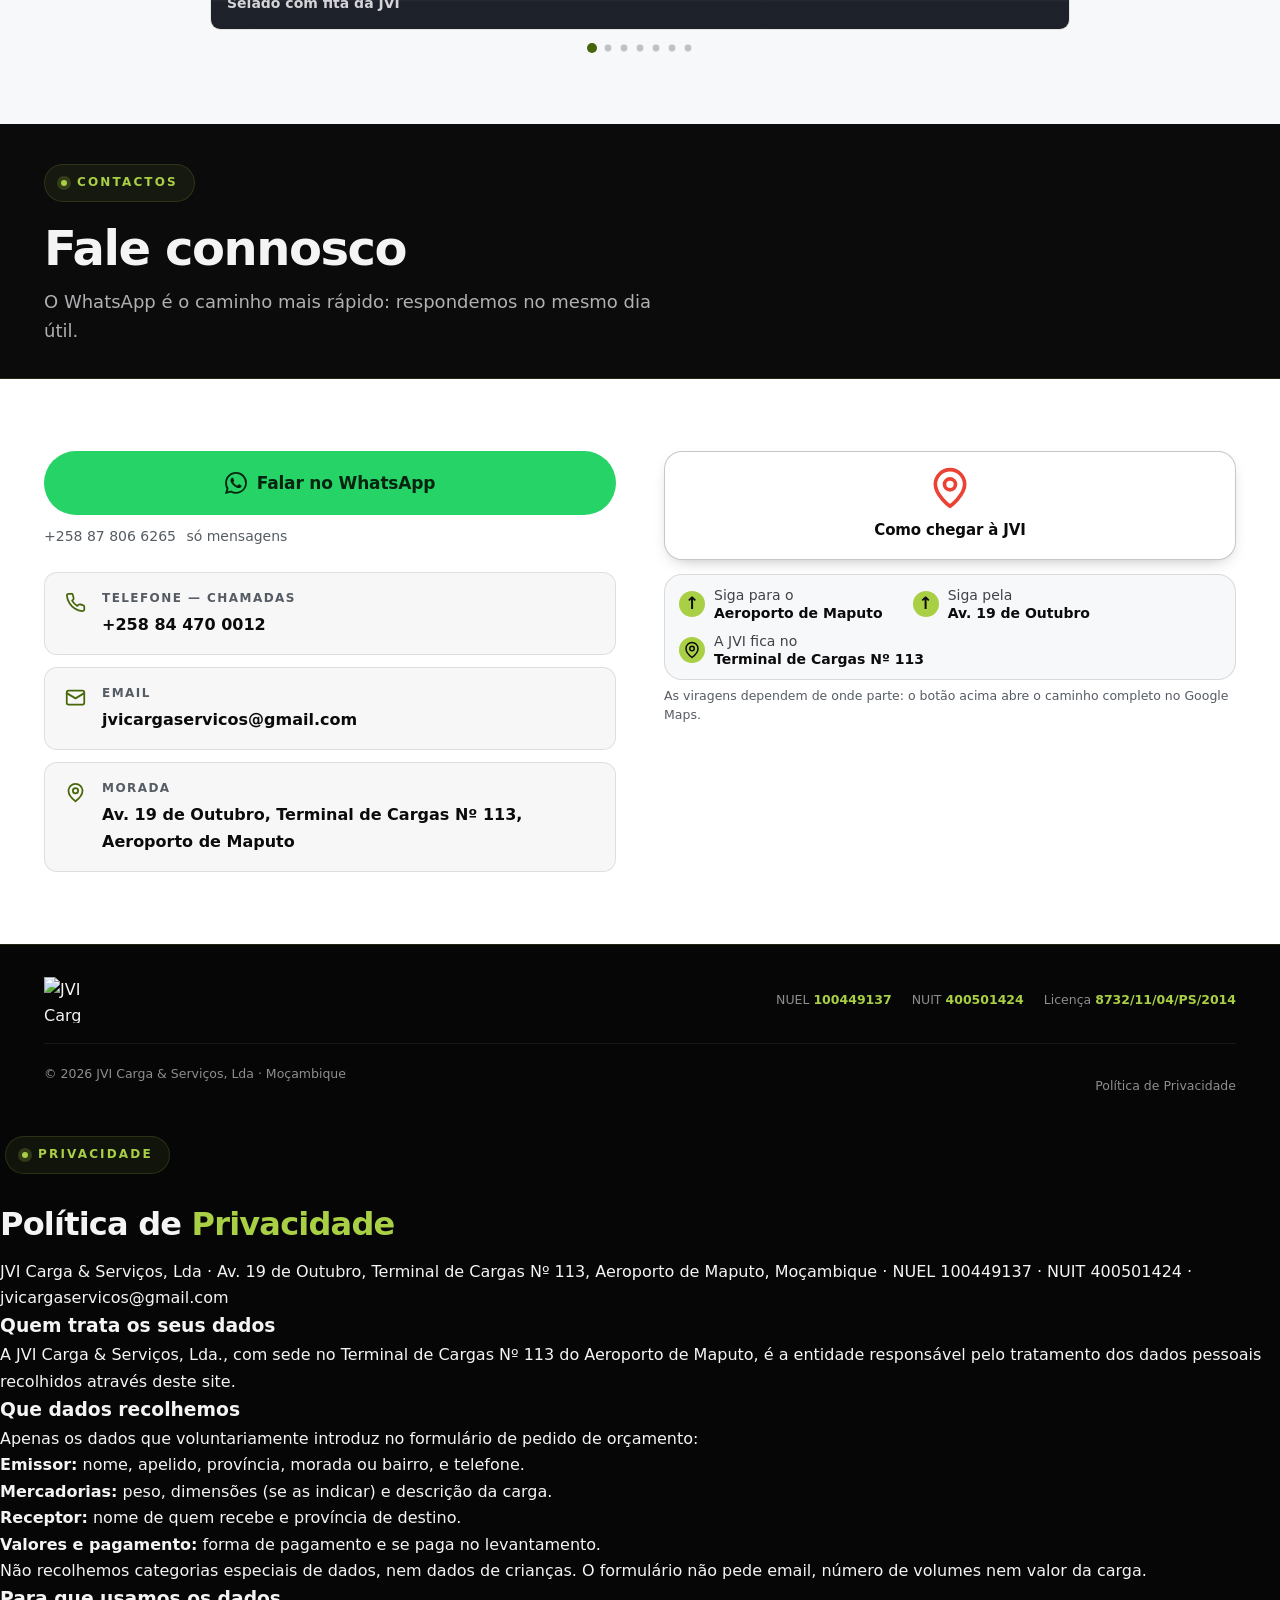
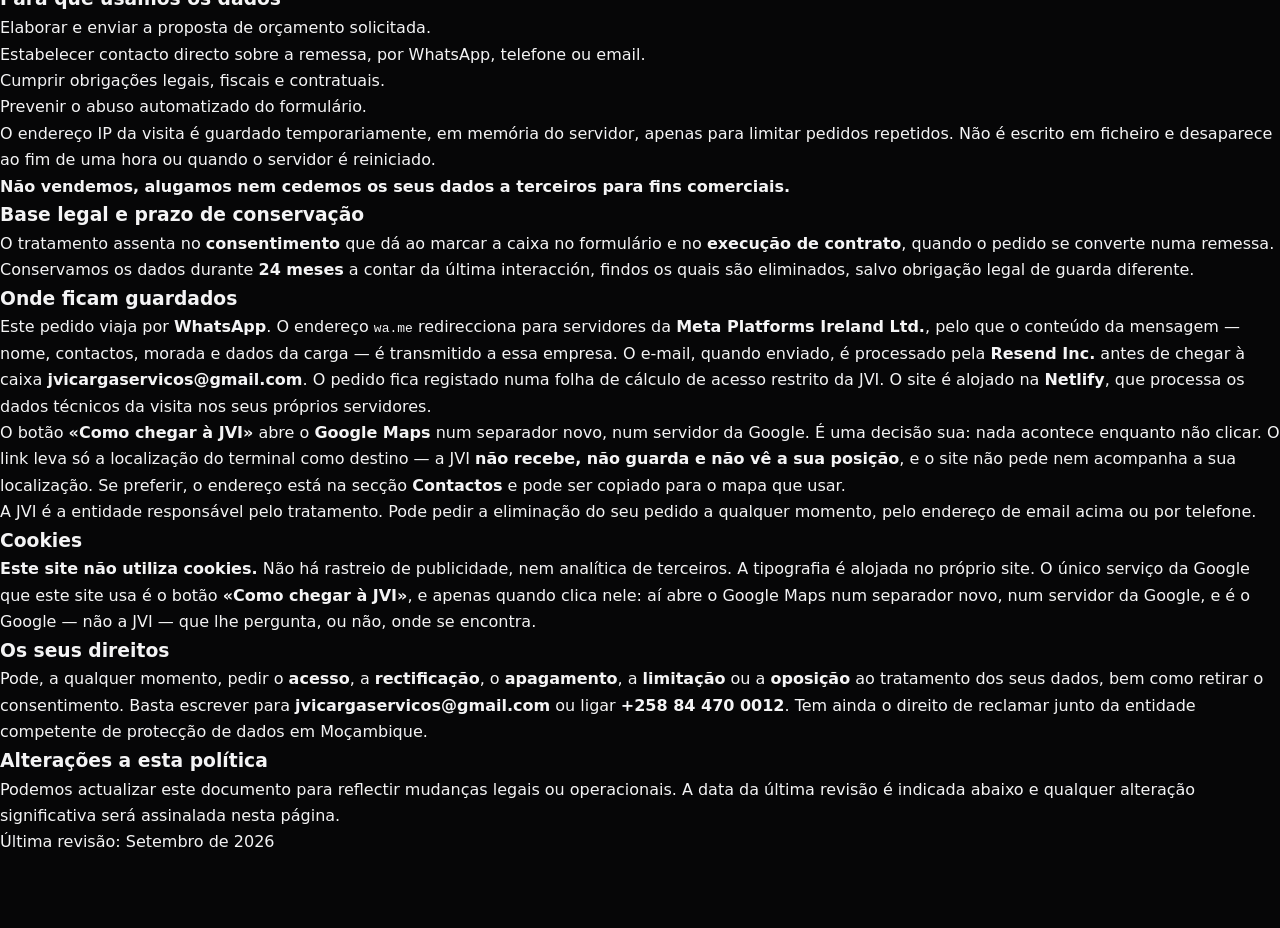
==== commit 439f3769: "11: codigo de referencia por pedido (rastreio de comissao) + FAQPage JSON-LD (SEO) - js/orcamento.js" ====
--- a/index.html
+++ b/index.html
@@ -802,6 +802,40 @@
 }
 </script>
 
+<!-- FAQPage: rich snippet para as perguntas frequentes da secção #faq.
+     Fica DEPOIS do Organization de propósito — os testes (fase8c,
+     numero, rota) extraem o PRIMEIRO <script type="application/ld+json">
+     da página à espera de o Organization; invertido, "quebravam" às
+     escuras sem o schema mudar de sentido nenhum. -->
+<script type="application/ld+json">
+{
+  "@context": "https://schema.org",
+  "@type": "FAQPage",
+  "mainEntity": [
+    {
+      "@type": "Question",
+      "name": "Quanto tempo demora a chegar uma encomenda ou carga em Moçambique?",
+      "acceptedAnswer": { "@type": "Answer", "text": "Entre 24 e 72 horas úteis dentro do país, por via aérea. Por estrada, consoante a rota. A JVI Carga & Serviços confirma o prazo exacto ao fechar o orçamento." }
+    },
+    {
+      "@type": "Question",
+      "name": "Como posso pagar o envio de carga pela JVI?",
+      "acceptedAnswer": { "@type": "Answer", "text": "Em numerário, por dinheiro móvel (e-Mola ou M-Pesa) ou por transferência bancária. Pode pagar no acto de envio ou no levantamento, na província de destino." }
+    },
+    {
+      "@type": "Question",
+      "name": "A JVI Carga & Serviços envia carga para fora de Moçambique?",
+      "acceptedAnswer": { "@type": "Answer", "text": "Sim. A JVI envia para qualquer país através da sua rede de parceiros aéreos e rodoviários." }
+    },
+    {
+      "@type": "Question",
+      "name": "Que documentos preciso de entregar para enviar uma encomenda?",
+      "acceptedAnswer": { "@type": "Answer", "text": "Para mercadoria nacional, a factura ou a declaração de valor. Para carga internacional, a documentação comercial e, quando aplicável, a licença de importação." }
+    }
+  ]
+}
+</script>
+
 <script src="js/main.js" type="module"></script>
 </body>
 </html>
--- a/css/styles.css
+++ b/css/styles.css
@@ -1,624 +1,658 @@
-/* =========================================================
-   JVI Carga & Serviços, Lda — Landing Page
-   Tokens extraídos da identidade da marca
-   ========================================================= */
-
-:root {
-  /* Fase 10 (10.1): verde e preto, que são a marca. Preto no cabeçalho, no
-     hero e no rodapé; o resto da página é claro (ver `.seccao` mais
-     abaixo). O laranja e as cores do Google saíram da interface. */
-  --verde:        #A9CF44;   /* acento sobre fundo escuro */
-  --verde-marca:  #A9CF44;   /* fundo de botão e ponto: nunca texto sobre claro */
-  --verde-escuro: #82C91E;
-  --base:         #0B0B0C;
-  --claro:        #D4D4D8;
-
-  /* Canais RGB, para poderem ser usadas com alfa: rgb(var(--verde-rgb) / 0.08). */
-  --verde-rgb:   169 207 68;
-  --base-rgb:     11  11 12;
-  --claro-rgb:   212 212 216;
-
-  /* Derivados (tema escuro) */
-  --base-2:       #151516;
-  --base-3:       #1C1C1E;
-  --linha:        rgb(var(--verde-rgb) / .16);
-  --texto:        #F4F4F5;
-  --texto-suave:  rgb(var(--claro-rgb) / .82);
-  --texto-fraco:  rgb(var(--claro-rgb) / .66);
-
-  /* Superfícies que não tinham token */
-  --rodape:       #060607;   /* fundo do rodapé, um degrau abaixo do base */
-  --mapa:         #161618;   /* centro do cartão do mapa */
-
-  /* Branco translúcido. */
-  --vidro:        rgb(255 255 255 / 0.03);  /* preenchimento de superfície */
-  --borda:        rgb(255 255 255 / 0.07);  /* contorno de cartão */
-  --borda-forte:  rgb(255 255 255 / 0.11);  /* contorno de campo de texto */
-
-  /* Verde do WhatsApp: só nos botões WhatsApp. */
-  --wa:    #25D366;
-
-  /* Vermelho do pin do Google Maps: só no botão «Como chegar à JVI». */
-  --maps:  #EA4335;
-
-  /* Tema claro (10.1). Os valores vivem aqui, com nome próprio, para o
-     `tools/contraste.py` os medir; `.seccao` e `.tema-claro` é que os
-     vestem. O verde claro `#A9CF44` NÃO serve de texto sobre branco
-     (1,9:1), por isso o texto verde do tema claro é este mais escuro. */
-  --c-fundo:        #FFFFFF;
-  --c-fundo-2:      #F7F8FA;
-  --c-texto:        #0B0B0C;
-  --c-texto-suave:  #3F4348;
-  --c-texto-fraco:  #565C63;
-  --c-verde:        #476608;
-  --c-verde-rgb:    71 102 8;
-
-  /* Estados. */
-  --erro:        #F87171;    /* borda */
-  --erro-txt:    #FCA5A5;    /* texto do erro */
-  --aviso-txt:   #FDE68A;    /* texto do aviso */
-
-  /* Texto sobre fundos sólidos de cor viva */
-  --sobre-wa:      #05230F;
-
-  /* Tipografia */
-  --fonte: "Plus Jakarta Sans", system-ui, -apple-system, "Segoe UI", sans-serif;
-
-  /* Métrica */
-  --largura: 1240px;
-  /* Tamanho base do texto corrido. Rótulos, legendas e texto legal
-     ficam abaixo de propósito — é hierarquia, não um valor solto. */
-  --corpo: 16px;
-  --raio: 18px;
-  --raio-sm: 10px;
-  --sombra: 0 24px 60px -28px rgba(0, 0, 0, 0.85);
-  --transicao: 0.32s cubic-bezier(0.22, 1, 0.36, 1);
-  /* Altura da faixa dos botões fixos: 48 + 12 de margem + 12 de folga. */
-  --faixa: 72px;
-}
-
-/* Tema claro: as secções do corpo da página. O cabeçalho, o hero, o
-   rodapé e os pop-ups ficam no tema escuro dos tokens de :root. Como os
-   derivados (`--linha`, `--texto-suave`…) são resolvidos onde são
-   declarados, têm de ser declarados outra vez aqui. */
-.seccao, .tema-claro {
-  --verde:        var(--c-verde);
-  --verde-escuro: var(--c-verde);
-  --verde-rgb:    var(--c-verde-rgb);
-  --base:         var(--c-fundo);
-  --base-rgb:     255 255 255;
-  --base-2:       var(--c-fundo-2);
-  --base-3:       var(--c-fundo);
-  --linha:        rgb(0 0 0 / .12);
-  --texto:        var(--c-texto);
-  --texto-suave:  var(--c-texto-suave);
-  --texto-fraco:  var(--c-texto-fraco);
-  --vidro:        rgb(0 0 0 / 0.03);
-  --borda:        rgb(0 0 0 / 0.1);
-  --borda-forte:  rgb(0 0 0 / 0.22);
-  --erro:         #B91C1C;
-  --erro-txt:     #B91C1C;
-  --aviso-txt:    #7C4A03;
-  --sombra:       0 18px 40px -26px rgba(0, 0, 0, 0.35);
-  background: var(--c-fundo);
-  color: var(--c-texto);
-}
-
-/* ---------- Reset ---------- */
-*, *::before, *::after { box-sizing: border-box; }
-* { margin: 0; padding: 0; }
-
-html {
-  scroll-behavior: smooth;
-  -webkit-text-size-adjust: 100%;
-  /* clip (nao hidden) impede que o menu off-canvas ou o canvas 3D
-     alarguem a viewport em browsers moveis, sem criar scroll container */
-  overflow-x: hidden;
-  overflow-x: clip;
-}
-
-body {
-  font-family: var(--fonte);
-  background: var(--rodape);
-  color: var(--texto);
-  line-height: 1.65;
-  padding-bottom: calc(var(--faixa) + env(safe-area-inset-bottom, 0px)); /* a faixa dos botões fixos */
-  overflow-x: hidden;
-  -webkit-font-smoothing: antialiased;
-}
-
-img, svg, canvas { display: block; max-width: 100%; }
-a { color: inherit; text-decoration: none; }
-button { font: inherit; cursor: pointer; border: 0; background: none; color: inherit; }
-ul { list-style: none; }
-
-/* O atributo hidden tem de vencer os display: das classes utilitarias */
-[hidden] { display: none !important; }
-
-:focus-visible {
-  outline: 2px solid var(--verde);
-  outline-offset: 3px;
-  border-radius: 4px;
-}
-
-/* ---------- Utilitários ---------- */
-.container { width: 100%; max-width: var(--largura); margin-inline: auto; padding-inline: 24px; }
-@media (max-width: 480px) { .container { padding-inline: 20px; } }
-
-.sr-only {
-  position: absolute; width: 1px; height: 1px; padding: 0;
-  overflow: hidden; clip: rect(0 0 0 0); white-space: nowrap; border: 0;
-}
-
-.verde  { color: var(--verde); }
-
-.seccao { position: relative; padding: clamp(40px, 6vw, 72px) 0; }
-.seccao--alt { background: var(--base-2); }
-
-/* Etiqueta de secção */
-.etiqueta {
-  display: inline-flex; align-items: center; gap: 10px;
-  font-size: 12px; font-weight: 800; letter-spacing: 0.18em;
-  text-transform: uppercase; color: var(--verde);
-  padding: 8px 16px; border: 1px solid var(--linha);
-  border-radius: 100px; background: rgb(var(--verde-rgb) / .07);
-  margin-bottom: 20px;
-}
-/* Fase 8C/C4: "estende ali para a direita". A etiqueta cresce para a
-   direita (o ponto fica à esquerda), sem mudar de tamanho de letra. */
-.etiqueta--larga { padding: 10px 34px 10px 18px; min-width: 15em; }
-.etiqueta::before {
-  content: ""; width: 6px; height: 6px; border-radius: 50%;
-  background: var(--verde); box-shadow: 0 0 0 4px rgb(var(--verde-rgb) / .2);
-}
-
-.titulo-seccao {
-  font-size: clamp(28px, 4.4vw, 46px);
-  line-height: 1.12; font-weight: 800; letter-spacing: -0.025em;
-  max-width: 20ch; margin-bottom: 16px;
-}
-.titulo-seccao--centro { margin-inline: auto; text-align: center; }
-
-.subtitulo-seccao {
-  font-size: clamp(16px, 1.7vw, 18px);
-  color: var(--texto-suave); max-width: 60ch;
-}
-.subtitulo-seccao--centro { margin-inline: auto; text-align: center; }
-
-/* ---------- Botões ---------- */
-.btn {
-  display: inline-flex; align-items: center; justify-content: center; gap: 10px;
-  padding: 16px 28px; border-radius: 100px;
-  font-weight: 700; font-size: 15px; letter-spacing: -0.01em;
-  transition: transform var(--transicao), box-shadow var(--transicao), background var(--transicao);
-  white-space: nowrap;
-}
-.btn svg { width: 19px; height: 19px; flex: none; }
-.btn--primario {
-  background: var(--verde-marca); color: #0B0B0C;
-}
-.btn--primario:hover { transform: translateY(-2px); background: #B8DA5C; }
-.btn--vidro {
-  background: var(--vidro); color: var(--texto);
-  border: 1px solid var(--borda-forte);
-}
-.btn--vidro:hover { background: var(--borda); transform: translateY(-2px); }
-.btn--bloco { width: 100%; }
-/* Fase 10B (10B.3): «Como chegar à JVI» com o estilo antigo (a12bf1f) — o
-   pin do Google Maps, vermelho e grande, numa faixa de 44 px POR CIMA do
-   texto. Agora com fundo próprio (cartão branco com borda): no hero é o
-   terceiro botão e secundário; em Contactos parecia só texto. Os dois são
-   iguais. Não é verde nem preenchido de cor: não compete com o WhatsApp. */
-.btn-maps {
-  flex-direction: column; gap: 8px; width: 100%; padding: 14px 16px 16px;
-  border-radius: var(--raio);
-  background: var(--c-fundo); color: var(--c-texto);
-  border: 1px solid var(--borda-forte); box-shadow: 0 6px 18px -10px rgba(0, 0, 0, 0.45);
-}
-.btn-maps:hover { background: var(--c-fundo-2); }
-.btn-maps svg { display: block; width: 100%; height: 44px; color: var(--maps); }
-.btn:active { transform: translateY(-1px) scale(0.99); }
-
-/* =========================================================
-   HEADER
-   ========================================================= */
-/* Fase 10: preto em todas as páginas (é a cor da marca) e sem botão de
-   orçamento — o cliente riscou-o: duplicava o do hero e apertava o
-   cabeçalho no telemóvel. */
-.header {
-  position: fixed; inset: 0 0 auto 0; z-index: 90;
-  padding: 16px 0; background: var(--base);
-  box-shadow: 0 1px 0 var(--linha);
-  transition: padding var(--transicao);
-}
-.header--preso { padding: 8px 0; }
-.header__int { display: flex; align-items: center; gap: 20px; }
-
-/* Skip link. Escondido fora do foco, e aparece no primeiro Tab —
-   WCAG 2.4.1. Fica acima de tudo e é o único elemento que o
-   `outline: 2px solid var(--verde)` global não substitui. */
-.pular {
-  position: absolute; z-index: 200;
-  top: 8px; left: 8px;
-  padding: 12px 18px;
-  border-radius: var(--raio-sm);
-  background: var(--verde-marca); color: #0B0B0C;
-  font-size: 15px; font-weight: 800;
-  transform: translateY(-160%);
-  transition: transform 0.15s ease;
-}
-.pular:focus { transform: translateY(0); }
-
-/* O `main` tem `tabindex="-1"` para receber o foco do skip link. Sem isto
-   não se vê um anel de foco à volta de todo o conteúdo. */
-main:focus-visible { outline: 3px solid var(--verde); outline-offset: -3px; }
-.hero:focus, .secao-pagina:focus { outline: none; }
-
-.brand { display: flex; align-items: center; gap: 12px; flex: none; min-width: 44px; min-height: 44px; }
-.brand__logo { height: 46px; width: auto; transition: height var(--transicao); }
-.header--preso .brand__logo { height: 38px; }
-.brand__txt { display: none; line-height: 1.2; }
-.brand__txt b { display: block; font-size: 15px; font-weight: 800; letter-spacing: 0.02em; }
-.brand__txt span { font-size: 11px; color: var(--verde); letter-spacing: 0.14em; text-transform: uppercase; font-weight: 700; }
-
-.nav { display: none; margin-left: auto; }
-.nav ul { display: flex; gap: 4px; }
-.nav a {
-  display: block; padding: 8px 14px; border-radius: 8px;
-  font-size: 15px; font-weight: 600; color: var(--texto-suave);
-  transition: color var(--transicao), background var(--transicao);
-}
-.nav a:hover { color: var(--verde); background: rgb(var(--verde-rgb) / .08); }
-.nav a[aria-current] { color: var(--texto); box-shadow: inset 0 -2px 0 var(--verde-marca); border-radius: 0; }
-
-/* Menu mobile */
-.menu-btn {
-  margin-left: auto; width: 44px; height: 44px; border-radius: 12px;
-  display: grid; place-items: center; border: 1px solid var(--borda-forte);
-  background: var(--vidro);
-}
-.menu-btn svg { width: 22px; height: 22px; transition: transform var(--transicao); }
-.menu-btn[aria-expanded="true"] svg { transform: rotate(90deg); }
-
-/* Menu off-canvas. Fica display:none quando fechado: um painel fixo
-   deslocado fora do ecrã ainda conta para a largura da viewport em
-   browsers moveis, o que encolhe/escala a pagina inteira. */
-.menu {
-  position: fixed; inset: 0 0 0 auto; width: min(360px, 86vw); z-index: 95;
-  background: var(--base-2); border-left: 1px solid var(--linha);
-  padding: 92px 28px 32px;
-  display: none;
-  overflow-y: auto; flex-direction: column; gap: 6px;
-}
-.menu[data-aberto="true"] { display: flex; animation: menuEntra 0.4s cubic-bezier(0.22, 1, 0.36, 1); box-shadow: -30px 0 80px -30px #000; }
-.menu[data-estado="a-fechar"] { display: flex; animation: menuSai 0.32s cubic-bezier(0.22, 1, 0.36, 1) forwards; }
-@keyframes menuEntra { from { transform: translateX(100%); } to { transform: translateX(0); } }
-@keyframes menuSai { from { transform: translateX(0); } to { transform: translateX(100%); } }
-.menu a {
-  padding: 14px 16px; border-radius: 12px; font-weight: 700; font-size: 16px;
-  color: var(--texto-suave); border: 1px solid transparent;
-  transition: all var(--transicao);
-}
-.menu a:hover { color: var(--verde); background: rgb(var(--verde-rgb) / .08); border-color: var(--linha); }
-.menu a[aria-current] { color: var(--texto); border-color: var(--verde-marca); }
-.menu-fundo {
-  position: fixed; inset: 0; z-index: 94; background: rgba(0, 0, 0, 0.72);
-  opacity: 0; pointer-events: none; transition: opacity var(--transicao);
-}
-.menu-fundo[data-visivel="true"] { opacity: 1; pointer-events: auto; }
-
-/* Cinco itens cabem ao lado da marca a partir de 900 px. */
-@media (min-width: 900px) {
-  .nav { display: block; margin-left: auto; }
-  .menu-btn, .menu, .menu-fundo { display: none; }
-}
-@media (min-width: 700px) {
-  .brand__txt { display: block; }
-}
-
-/* Fase 10B: as cinco "páginas" são secções de uma só página. O cabeçalho é
-   fixo; sem esta margem o título de cada secção ficava por baixo dele. */
-.hero, .secao-pagina { scroll-margin-top: 64px; }
-
-/* =========================================================
-   TOPO DAS SECÇÕES
-   ========================================================= */
-.pagina-topo { padding: 40px 0 32px; background: var(--base); border-bottom: 1px solid var(--linha); }
-.pagina-topo h2 {
-  font-size: clamp(30px, 5vw, 48px); line-height: 1.1;
-  font-weight: 800; letter-spacing: -0.03em; margin-bottom: 12px;
-}
-.pagina-topo__lead { font-size: clamp(16px, 1.7vw, 18px); color: var(--texto-suave); max-width: 56ch; }
-
-/* =========================================================
-   HERO
-   ========================================================= */
-/* Fase 10: hero curto. O mapa de Moçambique e o avião vivem sobre o preto
-   e são o ÚNICO mapa do site. Sem provas, sem grelha, sem brilho. */
-.hero {
-  position: relative; min-height: min(100svh, 720px);
-  display: flex; align-items: center;
-  padding: 120px 0 64px; overflow: hidden; background: var(--base);
-}
-.hero__fundo { position: absolute; inset: 0; z-index: 0; pointer-events: none; }
-.hero__fundo canvas { width: 100%; height: 100%; }
-/* Vinheta suave: puxa o olhar para o texto e esconde as bordas do canvas */
-.hero__glow { position: absolute; inset: 0; z-index: 1; pointer-events: none; }
-.hero__glow::after {
-  content: ""; position: absolute; inset: 0;
-  background:
-    linear-gradient(to right, var(--base) 0%, rgb(var(--base-rgb) / .72) 26%, transparent 52%),
-    linear-gradient(to top, var(--base) 0%, transparent 26%);
-}
-.hero__int { position: relative; z-index: 2; }
-
-.hero__conteudo { max-width: 560px; }
-.hero__conteudo h1 {
-  font-size: clamp(38px, 7vw, 68px); line-height: 1.03;
-  font-weight: 800; letter-spacing: -0.04em; margin-bottom: 20px;
-}
-.hero__lead {
-  font-size: clamp(16px, 2vw, 19px); color: var(--texto-suave);
-  max-width: 44ch; margin-bottom: 28px;
-}
-/* O WhatsApp é o botão em destaque (largo, verde WhatsApp); o orçamento é
-   o secundário, por baixo, em contorno. */
-.hero__acoes { display: grid; gap: 12px; max-width: 380px; }
-
-/* No telemóvel o mapa sai de trás do texto: abaixo de 760px passa a ter a
-   sua caixa, em fluxo, por baixo do conteúdo. O limite é o do `w < 760` do
-   js/hero-voo.js — o teste confere que são o mesmo. */
-@media (max-width: 899px) {
-  .hero { flex-direction: column; align-items: stretch; padding: 100px 0 0; min-height: 0; }
-  .hero__lead { margin-bottom: 20px; }
-  /* O mapa (e o avião) têm de caber no primeiro ecrã: o voo só arranca com o
-     mapa à vista (IntersectionObserver), e a 360 x 800 isto põe-no em y 447-778. */
-  .hero__fundo { position: relative; inset: auto; order: 2; height: min(92vw, 380px); margin-top: 8px; }
-  .hero__glow::after { background: none; }
-}
-
-/* O percurso com setas, junto ao botão "Como chegar à JVI" (D36). É
-   texto: três passos, do aeroporto ao terminal. Não há setas de viragem
-   porque o projecto não sabe para que lado se vira — ver
-   `PASSOS_PERCURSO` em js/rota.js. */
-.percurso { font-size: 14px; color: var(--texto-suave); }
-.percurso__passos {
-  list-style: none; margin: 0; padding: 11px 14px;
-  display: flex; flex-wrap: wrap; gap: 10px 30px;
-  border: 1px solid var(--linha); border-radius: var(--raio);
-  background: var(--base-2);
-}
-.percurso__passo { display: flex; align-items: center; gap: 9px; line-height: 1.3; }
-.percurso__txt b { display: block; color: var(--texto); font-weight: 800; }
-.percurso__seta {
-  flex: none; display: grid; place-items: center; width: 26px; height: 26px; border-radius: 50%;
-  background: var(--verde-marca); color: #0B0B0C;
-  font-size: 17px; font-weight: 800; line-height: 1;
-}
-.percurso__passo--chegada svg {
-  flex: none; width: 26px; height: 26px; padding: 4px; border-radius: 50%;
-  background: var(--verde-marca); color: #0B0B0C;
-}
-.percurso__nota { margin-top: 7px; font-size: 12.5px; line-height: 1.5; color: var(--texto-fraco); }
-@media (max-width: 760px) {
-  .percurso__passos { flex-direction: column; gap: 9px; }
-  .percurso__txt b { display: inline; }
-}
-
-/* =========================================================
-   INÍCIO — os três serviços em resumo
-   ========================================================= */
-.resumo { list-style: none; display: grid; gap: 0; border-top: 1px solid var(--borda); }
-.resumo__i { display: grid; gap: 4px; padding: 20px 0; border-bottom: 1px solid var(--borda); }
-.resumo h2 { font-size: 20px; font-weight: 800; letter-spacing: -0.02em; }
-.resumo p { color: var(--texto-suave); }
-.resumo__mais {
-  display: inline-flex; align-items: center; gap: 8px; min-height: 44px; margin-top: 12px;
-  font-weight: 700; color: var(--verde); text-decoration: underline; text-underline-offset: 4px;
-}
-@media (min-width: 760px) {
-  .resumo { grid-template-columns: repeat(3, 1fr); gap: 32px; border-top: 0; }
-  .resumo__i { border-bottom: 0; border-top: 3px solid var(--verde-marca); padding-top: 16px; }
-}
-
-/* =========================================================
-   SERVIÇOS
-   ========================================================= */
-.servicos { display: grid; gap: 24px; grid-template-columns: repeat(2, 1fr); }
-@media (max-width: 640px) { .servicos { grid-template-columns: 1fr; } }
-.servico {
-  border-radius: var(--raio); overflow: hidden;
-  background: var(--c-fundo); border: 1px solid var(--borda);
-  display: flex; flex-direction: column;
-}
-.servico__figura { margin: 0; aspect-ratio: 16 / 10; overflow: hidden; background: var(--base-2); }
-.servico__figura img { width: 100%; height: 100%; object-fit: cover; }
-.servico h2 { margin: 22px 24px 8px; font-size: 22px; font-weight: 800; letter-spacing: -0.02em; }
-.servico p { margin: 0 24px 24px; font-size: var(--corpo); color: var(--texto-suave); }
-
-/* =========================================================
-   DA RECOLHA À ENTREGA — quatro passos curtos
-   ========================================================= */
-.titulo-seccao { margin-bottom: 20px; }
-.passos { list-style: none; display: grid; gap: 12px; margin-bottom: 28px; }
-.passo {
-  display: grid; grid-template-columns: 36px 1fr; column-gap: 14px; align-items: start;
-  padding: 16px 18px; border-radius: var(--raio-sm);
-  background: var(--c-fundo); border: 1px solid var(--borda);
-}
-.passo__n {
-  grid-row: span 2; width: 36px; height: 36px; border-radius: 50%;
-  display: grid; place-items: center;
-  background: var(--verde-marca); color: #0B0B0C; font-weight: 800;
-}
-.passo h3 { font-size: 18px; font-weight: 800; letter-spacing: -0.02em; }
-.passo p { font-size: 15px; color: var(--texto-suave); }
-@media (min-width: 900px) {
-  .passos { grid-template-columns: repeat(4, 1fr); gap: 16px; }
-  .passo { grid-template-columns: 1fr; row-gap: 6px; padding: 20px; }
-  .passo__n { grid-row: auto; margin-bottom: 6px; }
-}
-
-/* =========================================================
-   SOBRE NÓS — visão, missão, objectivo
-   ========================================================= */
-.pilares { display: grid; gap: 12px; }
-.pilar { padding: 20px 22px; border-radius: var(--raio-sm); background: var(--base-2); border: 1px solid var(--borda); }
-.pilar h2 { font-size: 15px; font-weight: 800; letter-spacing: 0.08em; text-transform: uppercase; margin-bottom: 6px; }
-.pilar p { font-size: var(--corpo); color: var(--texto-suave); }
-
-/* =========================================================
-   FORMULÁRIO DE ORÇAMENTO
-   ------------------------------------------------------------
-   Vive em css/orcamento.css, carregado depois deste ficheiro. Desde a
-   Fase 10B está na secção #orcamento de index.html, e já não num pop-up.
-   ========================================================= */
-@keyframes fade { from { opacity: 0; } to { opacity: 1; } }
-@keyframes sobe { from { opacity: 0; transform: translateY(28px) scale(0.97); } to { opacity: 1; transform: none; } }
-/* Trava o scroll do fundo enquanto um diálogo (confirmação, privacidade,
-   fotografia ampliada) está aberto. */
-body.modal-aberto { overflow: hidden; }
-
-/* =========================================================
-   FAQ
-   ========================================================= */
-.faq { margin-top: 40px; display: grid; gap: 12px; max-width: 860px; }
-.faq__i {
-  border: 1px solid var(--borda); border-radius: var(--raio-sm);
-  background: var(--base-2); overflow: hidden; transition: border-color var(--transicao);
-}
-.faq__i[open] { border-color: var(--linha); }
-.faq__p {
-  display: flex; align-items: center; justify-content: space-between; gap: 16px;
-  padding: 20px 24px; font-size: 16px; font-weight: 700; cursor: pointer; list-style: none;
-}
-.faq__p::-webkit-details-marker { display: none; }
-.faq__p::after {
-  content: "+"; flex: none; font-size: 24px; font-weight: 400; line-height: 1;
-  color: var(--verde); transition: transform var(--transicao);
-}
-.faq__i[open] .faq__p::after { transform: rotate(45deg); }
-.faq__p:hover { background: rgb(var(--verde-rgb) / .05); }
-.faq__p:focus-visible { outline: 2px solid var(--verde); outline-offset: -2px; }
-.faq__r { padding: 0 24px 24px; font-size: var(--corpo); color: var(--texto-suave); }
-.faq__r p + p { margin-top: 12px; }
-.faq__r b { color: var(--verde); }
-
-/* =========================================================
-   CONTACTOS
-   ========================================================= */
-.grelha-cont {
-  display: grid; gap: 24px;
-  grid-template-areas: "principal" "lista" "chegar";
-}
-@media (min-width: 900px) {
-  .grelha-cont {
-    grid-template-columns: 1fr 1fr; column-gap: 48px; align-items: start;
-    grid-template-areas: "principal chegar" "lista chegar";
-  }
-}
-.cont-principal { grid-area: principal; display: grid; gap: 10px; }
-.cont-lista { grid-area: lista; display: grid; gap: 12px; }
-.cont-chegar { grid-area: chegar; display: grid; gap: 14px; }
-.cont-numero { font-size: 14px; color: var(--texto-fraco); }
-.cont-numero span { margin-left: 6px; }
-.cont-item {
-  display: flex; gap: 16px; padding: 16px 20px; border-radius: 13px;
-  background: var(--vidro); border: 1px solid var(--borda);
-  transition: border-color var(--transicao), background var(--transicao);
-}
-a.cont-item:hover { border-color: var(--verde); background: rgb(var(--verde-rgb) / .05); }
-.cont-item svg { width: 21px; height: 21px; color: var(--verde); flex: none; margin-top: 3px; }
-.cont-item b { display: block; font-size: 12px; font-weight: 800; letter-spacing: 0.12em; text-transform: uppercase; color: var(--texto-fraco); margin-bottom: 3px; }
-.cont-item span { font-size: var(--corpo); font-weight: 600; }
-
-/* =========================================================
-   SOBRE NÓS — a empresa
-   ========================================================= */
-.empresa { display: grid; gap: 28px; align-items: start; }
-@media (min-width: 860px) { .empresa { grid-template-columns: minmax(0, 7fr) minmax(0, 5fr); gap: 56px; } }
-.empresa__dados { display: grid; grid-template-columns: repeat(3, minmax(0, 1fr)); gap: 12px 24px; margin: 24px 0; }
-.empresa__dados dt { font-size: 12px; font-weight: 700; letter-spacing: 0.08em; text-transform: uppercase; color: var(--texto-fraco); }
-.empresa__dados dd { margin: 4px 0 0; font-weight: 700; color: var(--texto); word-break: break-word; }
-@media (max-width: 520px) { .empresa__dados { grid-template-columns: 1fr 1fr; } }
-
-/* =========================================================
-   RODAPÉ — legal mínimo
-   ========================================================= */
-.rodape { border-top: 1px solid var(--linha); padding: 32px 0 28px; background: var(--rodape); }
-.rodape__topo { display: flex; flex-wrap: wrap; gap: 20px; align-items: center; justify-content: space-between; margin-bottom: 20px; }
-.rodape__logo { height: 46px; width: auto; }
-.rodape__fiscais { display: flex; flex-wrap: wrap; gap: 8px 20px; font-size: 12.5px; color: var(--texto-fraco); }
-.rodape__fiscais b { color: var(--verde); font-weight: 700; }
-.rodape__base { display: flex; flex-wrap: wrap; gap: 12px 24px; justify-content: space-between; padding-top: 20px; border-top: 1px solid var(--borda); font-size: 12.5px; color: var(--texto-fraco); }
-.rodape__links { display: flex; flex-wrap: wrap; gap: 8px 20px; }
-/* A área de toque sobe aos 44px. */
-.rodape__links a { display: inline-flex; align-items: center; min-height: 44px; color: var(--texto-fraco); transition: color var(--transicao); }
-.rodape__links a:hover { color: var(--verde); }
-
-/* =========================================================
-   BOTÕES FIXOS (canto inferior direito): WhatsApp e telefone
-   ========================================================= */
-/* Dois botões pequenos, numa fila, em TODOS os tamanhos de ecrã. Não tapam
-   conteúdo no fim da página: o `body` reserva a altura da faixa
-   (`--faixa`: 48 px de botão, 12 px de margem em baixo e 12 px de folga).
-   `pointer-events: none` na caixa, `auto` nos botões: o resto da faixa não
-   engole toques. */
-.fixos {
-  position: fixed; right: 12px; bottom: 12px; z-index: 80;
-  display: flex; flex-direction: row; gap: 10px; align-items: center;
-  pointer-events: none;
-}
-.fixo { display: flex; }
-.fixo__btn {
-  width: 48px; height: 48px; border-radius: 50%; display: grid; place-items: center;
-  pointer-events: auto;
-  box-shadow: 0 6px 16px -8px rgba(0, 0, 0, 0.6);
-  transition: transform var(--transicao);
-}
-.fixo__btn svg { width: 24px; height: 24px; }
-.fixo--wa   .fixo__btn { background: var(--wa);           color: var(--sobre-wa); }
-.fixo--tel  .fixo__btn { background: var(--verde-marca);  color: #0B0B0C; }
-.fixo__btn:hover { transform: scale(1.08); }
-
-/* =========================================================
-   BARRA DE PROGRESSO E ENTRADA DO HERO
-   ========================================================= */
-.barra-topo {
-  position: fixed; top: 0; left: 0; z-index: 100; height: 3px; width: 0%;
-  background: var(--verde-marca);
-  transition: width 0.12s linear;
-}
-
-/* Entrada do hero. Fase 10B (10B.2): o <h1> NÃO entra aqui nem em lado
-   nenhum com opacidade, blur ou deslocamento: tem de estar nítido e opaco
-   desde o primeiro paint, sem esperar por JS, pelo canvas ou pelo avião
-   (com internet fraca ninguém o lia). Só o resto (lead e botões) entra,
-   e só por CSS: sem JS também aparecem. */
-.hero__conteudo > *:not(h1) { opacity: 0; transform: translateY(26px); animation: heroEntra 0.85s cubic-bezier(0.22, 1, 0.36, 1) forwards; }
-.hero__conteudo > *:nth-child(2) { animation-delay: 0.10s; }
-.hero__conteudo > *:nth-child(3) { animation-delay: 0.22s; }
-@keyframes heroEntra { to { opacity: 1; transform: none; } }
-
-/* Título do hero: legível por inteiro desde o início. O único efeito é um
-   sublinhado verde que cresce por baixo (não esconde nem desfoca nada). */
-.hero h1 { display: grid; gap: 0 0.28em; }
-.hero h1::after {
-  content: ""; display: block; width: 72px; height: 4px; margin-top: 14px;
-  border-radius: 2px; background: var(--verde-marca);
-  transform-origin: left center; animation: sublinhaCresce 0.9s cubic-bezier(0.22, 1, 0.36, 1) 0.2s both;
-}
-@keyframes sublinhaCresce { from { transform: scaleX(0); } to { transform: scaleX(1); } }
-.h1linha { display: block; }
-.pal {
-  display: inline-block;
-  color: var(--verde);
-}
-.pal--feio { color: transparent; }
-
-@media (prefers-reduced-motion: reduce) {
-  html { scroll-behavior: auto; }
-  *, *::before, *::after { animation-duration: 0.01ms !important; animation-iteration-count: 1 !important; transition-duration: 0.01ms !important; }
-  .hero__conteudo > * { opacity: 1; transform: none; }
-  .hero h1::after { animation: none; }
-}
+/* =========================================================
+   JVI Carga & Serviços, Lda — Landing Page
+   Tokens extraídos da identidade da marca
+   ========================================================= */
+
+:root {
+  /* Fase 10 (10.1): verde e preto, que são a marca. Preto no cabeçalho, no
+     hero e no rodapé; o resto da página é claro (ver `.seccao` mais
+     abaixo). O laranja e as cores do Google saíram da interface. */
+  --verde:        #A9CF44;   /* acento sobre fundo escuro */
+  --verde-marca:  #A9CF44;   /* fundo de botão e ponto: nunca texto sobre claro */
+  --verde-escuro: #82C91E;
+  --base:         #0B0B0C;
+  --claro:        #D4D4D8;
+
+  /* Canais RGB, para poderem ser usadas com alfa: rgb(var(--verde-rgb) / 0.08). */
+  --verde-rgb:   169 207 68;
+  --base-rgb:     11  11 12;
+  --claro-rgb:   212 212 216;
+
+  /* Derivados (tema escuro) */
+  --base-2:       #151516;
+  --base-3:       #1C1C1E;
+  --linha:        rgb(var(--verde-rgb) / .16);
+  --texto:        #F4F4F5;
+  --texto-suave:  rgb(var(--claro-rgb) / .82);
+  --texto-fraco:  rgb(var(--claro-rgb) / .66);
+
+  /* Superfícies que não tinham token */
+  --rodape:       #060607;   /* fundo do rodapé, um degrau abaixo do base */
+  --mapa:         #161618;   /* centro do cartão do mapa */
+
+  /* Branco translúcido. */
+  --vidro:        rgb(255 255 255 / 0.03);  /* preenchimento de superfície */
+  --borda:        rgb(255 255 255 / 0.07);  /* contorno de cartão */
+  --borda-forte:  rgb(255 255 255 / 0.11);  /* contorno de campo de texto */
+
+  /* Verde do WhatsApp: só nos botões WhatsApp. */
+  --wa:    #25D366;
+
+  /* Vermelho do pin do Google Maps: só no botão «Como chegar à JVI». */
+  --maps:  #EA4335;
+
+  /* Tema claro (10.1). Os valores vivem aqui, com nome próprio, para o
+     `tools/contraste.py` os medir; `.seccao` e `.tema-claro` é que os
+     vestem. O verde claro `#A9CF44` NÃO serve de texto sobre branco
+     (1,9:1), por isso o texto verde do tema claro é este mais escuro. */
+  --c-fundo:        #FFFFFF;
+  --c-fundo-2:      #F7F8FA;
+  --c-texto:        #0B0B0C;
+  --c-texto-suave:  #3F4348;
+  --c-texto-fraco:  #565C63;
+  --c-verde:        #476608;
+  --c-verde-rgb:    71 102 8;
+
+  /* Estados. */
+  --erro:        #F87171;    /* borda */
+  --erro-txt:    #FCA5A5;    /* texto do erro */
+  --aviso-txt:   #FDE68A;    /* texto do aviso */
+
+  /* Texto sobre fundos sólidos de cor viva */
+  --sobre-wa:      #05230F;
+
+  /* Tipografia */
+  --fonte: "Plus Jakarta Sans", system-ui, -apple-system, "Segoe UI", sans-serif;
+
+  /* Métrica */
+  --largura: 1240px;
+  /* Tamanho base do texto corrido. Rótulos, legendas e texto legal
+     ficam abaixo de propósito — é hierarquia, não um valor solto. */
+  --corpo: 16px;
+  --raio: 18px;
+  --raio-sm: 10px;
+  --sombra: 0 24px 60px -28px rgba(0, 0, 0, 0.85);
+  --transicao: 0.32s cubic-bezier(0.22, 1, 0.36, 1);
+  /* Altura da faixa dos botões fixos: 48 + 12 de margem + 12 de folga. */
+  --faixa: 72px;
+}
+
+/* Tema claro: as secções do corpo da página. O cabeçalho, o hero, o
+   rodapé e os pop-ups ficam no tema escuro dos tokens de :root. Como os
+   derivados (`--linha`, `--texto-suave`…) são resolvidos onde são
+   declarados, têm de ser declarados outra vez aqui. */
+.seccao, .tema-claro {
+  --verde:        var(--c-verde);
+  --verde-escuro: var(--c-verde);
+  --verde-rgb:    var(--c-verde-rgb);
+  --base:         var(--c-fundo);
+  --base-rgb:     255 255 255;
+  --base-2:       var(--c-fundo-2);
+  --base-3:       var(--c-fundo);
+  --linha:        rgb(0 0 0 / .12);
+  --texto:        var(--c-texto);
+  --texto-suave:  var(--c-texto-suave);
+  --texto-fraco:  var(--c-texto-fraco);
+  --vidro:        rgb(0 0 0 / 0.03);
+  --borda:        rgb(0 0 0 / 0.1);
+  --borda-forte:  rgb(0 0 0 / 0.22);
+  --erro:         #B91C1C;
+  --erro-txt:     #B91C1C;
+  --aviso-txt:    #7C4A03;
+  --sombra:       0 18px 40px -26px rgba(0, 0, 0, 0.35);
+  background: var(--c-fundo);
+  color: var(--c-texto);
+}
+
+/* ---------- Reset ---------- */
+*, *::before, *::after { box-sizing: border-box; }
+* { margin: 0; padding: 0; }
+
+html {
+  scroll-behavior: smooth;
+  -webkit-text-size-adjust: 100%;
+  /* clip (nao hidden) impede que o menu off-canvas ou o canvas 3D
+     alarguem a viewport em browsers moveis, sem criar scroll container */
+  overflow-x: hidden;
+  overflow-x: clip;
+}
+
+body {
+  font-family: var(--fonte);
+  background: var(--rodape);
+  color: var(--texto);
+  line-height: 1.65;
+  padding-bottom: calc(var(--faixa) + env(safe-area-inset-bottom, 0px)); /* a faixa dos botões fixos */
+  overflow-x: hidden;
+  -webkit-font-smoothing: antialiased;
+}
+
+img, svg, canvas { display: block; max-width: 100%; }
+a { color: inherit; text-decoration: none; }
+button { font: inherit; cursor: pointer; border: 0; background: none; color: inherit; }
+ul { list-style: none; }
+
+/* O atributo hidden tem de vencer os display: das classes utilitarias */
+[hidden] { display: none !important; }
+
+:focus-visible {
+  outline: 2px solid var(--verde);
+  outline-offset: 3px;
+  border-radius: 4px;
+}
+
+/* ---------- Utilitários ---------- */
+.container { width: 100%; max-width: var(--largura); margin-inline: auto; padding-inline: 24px; }
+@media (max-width: 480px) { .container { padding-inline: 20px; } }
+
+.sr-only {
+  position: absolute; width: 1px; height: 1px; padding: 0;
+  overflow: hidden; clip: rect(0 0 0 0); white-space: nowrap; border: 0;
+}
+
+.verde  { color: var(--verde); }
+
+.seccao { position: relative; padding: clamp(40px, 6vw, 72px) 0; }
+.seccao--alt { background: var(--base-2); }
+
+/* Etiqueta de secção */
+.etiqueta {
+  display: inline-flex; align-items: center; gap: 10px;
+  font-size: 12px; font-weight: 800; letter-spacing: 0.18em;
+  text-transform: uppercase; color: var(--verde);
+  padding: 8px 16px; border: 1px solid var(--linha);
+  border-radius: 100px; background: rgb(var(--verde-rgb) / .07);
+  margin-bottom: 20px;
+}
+/* Fase 8C/C4: "estende ali para a direita". A etiqueta cresce para a
+   direita (o ponto fica à esquerda), sem mudar de tamanho de letra. */
+.etiqueta--larga { padding: 10px 34px 10px 18px; min-width: 15em; }
+.etiqueta::before {
+  content: ""; width: 6px; height: 6px; border-radius: 50%;
+  background: var(--verde); box-shadow: 0 0 0 4px rgb(var(--verde-rgb) / .2);
+}
+
+.titulo-seccao {
+  font-size: clamp(28px, 4.4vw, 46px);
+  line-height: 1.12; font-weight: 800; letter-spacing: -0.025em;
+  max-width: 20ch; margin-bottom: 16px;
+}
+.titulo-seccao--centro { margin-inline: auto; text-align: center; }
+
+.subtitulo-seccao {
+  font-size: clamp(16px, 1.7vw, 18px);
+  color: var(--texto-suave); max-width: 60ch;
+}
+.subtitulo-seccao--centro { margin-inline: auto; text-align: center; }
+
+/* ---------- Botões ---------- */
+.btn {
+  display: inline-flex; align-items: center; justify-content: center; gap: 10px;
+  padding: 16px 28px; border-radius: 100px;
+  font-weight: 700; font-size: 15px; letter-spacing: -0.01em;
+  transition: transform var(--transicao), box-shadow var(--transicao), background var(--transicao);
+  white-space: nowrap;
+}
+.btn svg { width: 19px; height: 19px; flex: none; }
+.btn--primario {
+  background: var(--verde-marca); color: #0B0B0C;
+}
+.btn--primario:hover { transform: translateY(-2px); background: #B8DA5C; }
+.btn--vidro {
+  background: var(--vidro); color: var(--texto);
+  border: 1px solid var(--borda-forte);
+}
+.btn--vidro:hover { background: var(--borda); transform: translateY(-2px); }
+.btn--bloco { width: 100%; }
+/* Fase 10B (10B.3): «Como chegar à JVI» com o estilo antigo (a12bf1f) — o
+   pin do Google Maps, vermelho e grande, numa faixa de 44 px POR CIMA do
+   texto. Agora com fundo próprio (cartão branco com borda): no hero é o
+   terceiro botão e secundário; em Contactos parecia só texto. Os dois são
+   iguais. Não é verde nem preenchido de cor: não compete com o WhatsApp. */
+.btn-maps {
+  flex-direction: column; gap: 8px; width: 100%; padding: 14px 16px 16px;
+  border-radius: var(--raio);
+  background: var(--c-fundo); color: var(--c-texto);
+  border: 1px solid var(--borda-forte); box-shadow: 0 6px 18px -10px rgba(0, 0, 0, 0.45);
+}
+.btn-maps:hover { background: var(--c-fundo-2); }
+.btn-maps svg { display: block; width: 100%; height: 44px; color: var(--maps); }
+.btn:active { transform: translateY(-1px) scale(0.99); }
+
+/* =========================================================
+   HEADER
+   ========================================================= */
+/* Fase 10: preto em todas as páginas (é a cor da marca) e sem botão de
+   orçamento — o cliente riscou-o: duplicava o do hero e apertava o
+   cabeçalho no telemóvel. */
+.header {
+  position: fixed; inset: 0 0 auto 0; z-index: 90;
+  padding: 16px 0; background: var(--base);
+  box-shadow: 0 1px 0 var(--linha);
+  transition: padding var(--transicao);
+}
+.header--preso { padding: 8px 0; }
+.header__int { display: flex; align-items: center; gap: 20px; }
+
+/* Skip link. Escondido fora do foco, e aparece no primeiro Tab —
+   WCAG 2.4.1. Fica acima de tudo e é o único elemento que o
+   `outline: 2px solid var(--verde)` global não substitui. */
+.pular {
+  position: absolute; z-index: 200;
+  top: 8px; left: 8px;
+  padding: 12px 18px;
+  border-radius: var(--raio-sm);
+  background: var(--verde-marca); color: #0B0B0C;
+  font-size: 15px; font-weight: 800;
+  transform: translateY(-160%);
+  transition: transform 0.15s ease;
+}
+.pular:focus { transform: translateY(0); }
+
+/* O `main` tem `tabindex="-1"` para receber o foco do skip link. Sem isto
+   não se vê um anel de foco à volta de todo o conteúdo. */
+main:focus-visible { outline: 3px solid var(--verde); outline-offset: -3px; }
+.hero:focus, .secao-pagina:focus { outline: none; }
+
+.brand { display: flex; align-items: center; gap: 12px; flex: none; min-width: 44px; min-height: 44px; }
+.brand__logo { height: 46px; width: auto; transition: height var(--transicao); }
+.header--preso .brand__logo { height: 38px; }
+.brand__txt { display: none; line-height: 1.2; }
+.brand__txt b { display: block; font-size: 15px; font-weight: 800; letter-spacing: 0.02em; }
+.brand__txt span { font-size: 11px; color: var(--verde); letter-spacing: 0.14em; text-transform: uppercase; font-weight: 700; }
+
+.nav { display: none; margin-left: auto; }
+.nav ul { display: flex; gap: 4px; }
+.nav a {
+  display: block; padding: 8px 14px; border-radius: 8px;
+  font-size: 15px; font-weight: 600; color: var(--texto-suave);
+  transition: color var(--transicao), background var(--transicao);
+}
+.nav a:hover { color: var(--verde); background: rgb(var(--verde-rgb) / .08); }
+.nav a[aria-current] { color: var(--texto); box-shadow: inset 0 -2px 0 var(--verde-marca); border-radius: 0; }
+
+/* Menu mobile */
+.menu-btn {
+  margin-left: auto; width: 44px; height: 44px; border-radius: 12px;
+  display: grid; place-items: center; border: 1px solid var(--borda-forte);
+  background: var(--vidro);
+}
+.menu-btn svg { width: 22px; height: 22px; transition: transform var(--transicao); }
+.menu-btn[aria-expanded="true"] svg { transform: rotate(90deg); }
+
+/* Menu off-canvas. Fica display:none quando fechado: um painel fixo
+   deslocado fora do ecrã ainda conta para a largura da viewport em
+   browsers moveis, o que encolhe/escala a pagina inteira. */
+.menu {
+  position: fixed; inset: 0 0 0 auto; width: min(360px, 86vw); z-index: 95;
+  background: var(--base-2); border-left: 1px solid var(--linha);
+  padding: 92px 28px 32px;
+  display: none;
+  overflow-y: auto; flex-direction: column; gap: 6px;
+}
+.menu[data-aberto="true"] { display: flex; animation: menuEntra 0.4s cubic-bezier(0.22, 1, 0.36, 1); box-shadow: -30px 0 80px -30px #000; }
+.menu[data-estado="a-fechar"] { display: flex; animation: menuSai 0.32s cubic-bezier(0.22, 1, 0.36, 1) forwards; }
+@keyframes menuEntra { from { transform: translateX(100%); } to { transform: translateX(0); } }
+@keyframes menuSai { from { transform: translateX(0); } to { transform: translateX(100%); } }
+.menu a {
+  padding: 14px 16px; border-radius: 12px; font-weight: 700; font-size: 16px;
+  color: var(--texto-suave); border: 1px solid transparent;
+  transition: all var(--transicao);
+}
+.menu a:hover { color: var(--verde); background: rgb(var(--verde-rgb) / .08); border-color: var(--linha); }
+.menu a[aria-current] { color: var(--texto); border-color: var(--verde-marca); }
+.menu-fundo {
+  position: fixed; inset: 0; z-index: 94; background: rgba(0, 0, 0, 0.72);
+  opacity: 0; pointer-events: none; transition: opacity var(--transicao);
+}
+.menu-fundo[data-visivel="true"] { opacity: 1; pointer-events: auto; }
+
+/* Cinco itens cabem ao lado da marca a partir de 900 px. */
+@media (min-width: 900px) {
+  .nav { display: block; margin-left: auto; }
+  .menu-btn, .menu, .menu-fundo { display: none; }
+}
+@media (min-width: 700px) {
+  .brand__txt { display: block; }
+}
+
+/* Fase 10B: as cinco "páginas" são secções de uma só página. O cabeçalho é
+   fixo; sem esta margem o título de cada secção ficava por baixo dele. */
+.hero, .secao-pagina { scroll-margin-top: 64px; }
+
+/* =========================================================
+   TOPO DAS SECÇÕES
+   ========================================================= */
+.pagina-topo { padding: 40px 0 32px; background: var(--base); border-bottom: 1px solid var(--linha); }
+.pagina-topo h2 {
+  font-size: clamp(30px, 5vw, 48px); line-height: 1.1;
+  font-weight: 800; letter-spacing: -0.03em; margin-bottom: 12px;
+}
+.pagina-topo__lead { font-size: clamp(16px, 1.7vw, 18px); color: var(--texto-suave); max-width: 56ch; }
+
+/* =========================================================
+   HERO
+   ========================================================= */
+/* Fase 10: hero curto. O mapa de Moçambique e o avião vivem sobre o preto
+   e são o ÚNICO mapa do site. Sem provas, sem grelha, sem brilho. */
+.hero {
+  position: relative; min-height: min(100svh, 720px);
+  display: flex; align-items: center;
+  padding: 120px 0 64px; overflow: hidden; background: var(--base);
+}
+.hero__fundo { position: absolute; inset: 0; z-index: 0; pointer-events: none; }
+.hero__fundo canvas { width: 100%; height: 100%; }
+/* Vinheta suave: puxa o olhar para o texto e esconde as bordas do canvas */
+.hero__glow { position: absolute; inset: 0; z-index: 1; pointer-events: none; }
+.hero__glow::after {
+  content: ""; position: absolute; inset: 0;
+  background:
+    linear-gradient(to right, var(--base) 0%, rgb(var(--base-rgb) / .72) 26%, transparent 52%),
+    linear-gradient(to top, var(--base) 0%, transparent 26%);
+}
+.hero__int { position: relative; z-index: 2; }
+
+.hero__conteudo { max-width: 560px; }
+.hero__conteudo h1 {
+  font-size: clamp(38px, 7vw, 68px); line-height: 1.03;
+  font-weight: 800; letter-spacing: -0.04em; margin-bottom: 20px;
+}
+.hero__lead {
+  font-size: clamp(16px, 2vw, 19px); color: var(--texto-suave);
+  max-width: 44ch; margin-bottom: 28px;
+}
+/* O WhatsApp é o botão em destaque (largo, verde WhatsApp); o orçamento é
+   o secundário, por baixo, em contorno. */
+.hero__acoes { display: grid; gap: 12px; max-width: 380px; }
+
+/* Fase 10C (10C.3): os três botões do hero têm a mesma altura (as linhas da
+   grelha são iguais: `1fr`), a mesma forma (pílula) e o mesmo padding. O
+   «Como chegar à JVI» deixou de ser um cartão com o pin em cima do texto:
+   pin vermelho à esquerda, como os ícones dos outros. Fica branco (o estilo
+   secundário de sempre), sem sombra, e nunca maior do que o WhatsApp. Só no
+   hero: o de Contactos fica como está (`.btn-maps`, mais acima). */
+.hero__acoes { grid-auto-rows: 1fr; }
+.hero__acoes .btn { padding-block: 16px; }
+.hero__acoes .btn-maps {
+  flex-direction: row; gap: 10px; width: auto; padding: 16px 28px;
+  border-radius: 100px; box-shadow: none;
+}
+.hero__acoes .btn-maps svg { width: 19px; height: 19px; }
+
+/* Fase 10C (10C.2): no telemóvel o hero mantém o arranjo do computador. O
+   título e a linha ocupam a largura toda; por baixo, os botões ficam na
+   coluna da ESQUERDA e o mapa (Moçambique é alto e estreito) na da DIREITA,
+   lado a lado e no primeiro ecrã. `.hero__int` e `.hero__conteudo` passam a
+   `display: contents` para os filhos entrarem na grelha do hero. O limite é
+   o do `w < 900` do js/hero-voo.js — o teste confere que são o mesmo. */
+@media (max-width: 899px) {
+  .hero {
+    display: grid; grid-template-columns: minmax(0, 0.9fr) minmax(0, 1fr); column-gap: 10px;
+    align-items: center; align-content: start;
+    padding: 92px 20px 16px; min-height: 0;
+  }
+  .hero__int, .hero__conteudo { display: contents; }
+  .hero__conteudo h1, .hero__lead { grid-column: 1 / -1; }
+  .hero__lead { margin-bottom: 18px; }
+  .hero__acoes { grid-column: 1; grid-row: 3; max-width: none; gap: 10px; }
+  .hero__acoes .btn, .hero__acoes .btn--grande, .hero__acoes .btn-maps {
+    min-height: 52px; padding: 8px 12px; gap: 8px; font-size: 15px; line-height: 1.2;
+    white-space: normal; text-align: left; justify-content: flex-start;
+  }
+  .hero__acoes .btn svg, .hero__acoes .btn--grande svg { width: 20px; height: 20px; }
+  /* O mapa (e o avião) têm de caber no primeiro ecrã: o voo só arranca com o
+     mapa à vista (IntersectionObserver). */
+  .hero__fundo { position: relative; inset: auto; grid-column: 2; grid-row: 3; height: min(86vw, 440px); }
+  .hero__glow::after { background: none; }
+}
+
+/* O percurso com setas, junto ao botão "Como chegar à JVI" (D36). É
+   texto: três passos, do aeroporto ao terminal. Não há setas de viragem
+   porque o projecto não sabe para que lado se vira — ver
+   `PASSOS_PERCURSO` em js/rota.js. */
+.percurso { font-size: 14px; color: var(--texto-suave); }
+.percurso__passos {
+  list-style: none; margin: 0; padding: 11px 14px;
+  display: flex; flex-wrap: wrap; gap: 10px 30px;
+  border: 1px solid var(--linha); border-radius: var(--raio);
+  background: var(--base-2);
+}
+.percurso__passo { display: flex; align-items: center; gap: 9px; line-height: 1.3; }
+.percurso__txt b { display: block; color: var(--texto); font-weight: 800; }
+.percurso__seta {
+  flex: none; display: grid; place-items: center; width: 26px; height: 26px; border-radius: 50%;
+  background: var(--verde-marca); color: #0B0B0C;
+  font-size: 17px; font-weight: 800; line-height: 1;
+}
+.percurso__passo--chegada svg {
+  flex: none; width: 26px; height: 26px; padding: 4px; border-radius: 50%;
+  background: var(--verde-marca); color: #0B0B0C;
+}
+.percurso__nota { margin-top: 7px; font-size: 12.5px; line-height: 1.5; color: var(--texto-fraco); }
+@media (max-width: 760px) {
+  .percurso__passos { flex-direction: column; gap: 9px; }
+  .percurso__txt b { display: inline; }
+}
+
+/* =========================================================
+   INÍCIO — os três serviços em resumo
+   ========================================================= */
+.resumo { list-style: none; display: grid; gap: 0; border-top: 1px solid var(--borda); }
+.resumo__i { display: grid; gap: 4px; padding: 20px 0; border-bottom: 1px solid var(--borda); }
+.resumo h2 { font-size: 20px; font-weight: 800; letter-spacing: -0.02em; }
+.resumo p { color: var(--texto-suave); }
+.resumo__mais {
+  display: inline-flex; align-items: center; gap: 8px; min-height: 44px; margin-top: 12px;
+  font-weight: 700; color: var(--verde); text-decoration: underline; text-underline-offset: 4px;
+}
+@media (min-width: 760px) {
+  .resumo { grid-template-columns: repeat(3, 1fr); gap: 32px; border-top: 0; }
+  .resumo__i { border-bottom: 0; border-top: 3px solid var(--verde-marca); padding-top: 16px; }
+}
+
+/* =========================================================
+   SERVIÇOS
+   ========================================================= */
+.servicos { display: grid; gap: 24px; grid-template-columns: repeat(2, 1fr); }
+@media (max-width: 640px) { .servicos { grid-template-columns: 1fr; } }
+.servico {
+  border-radius: var(--raio); overflow: hidden;
+  background: var(--c-fundo); border: 1px solid var(--borda);
+  display: flex; flex-direction: column;
+}
+.servico__figura { margin: 0; aspect-ratio: 16 / 10; overflow: hidden; background: var(--base-2); }
+.servico__figura img { width: 100%; height: 100%; object-fit: cover; }
+.servico h2 { margin: 22px 24px 8px; font-size: 22px; font-weight: 800; letter-spacing: -0.02em; }
+.servico p { margin: 0 24px 24px; font-size: var(--corpo); color: var(--texto-suave); }
+
+/* =========================================================
+   DA RECOLHA À ENTREGA — quatro passos curtos
+   ========================================================= */
+.titulo-seccao { margin-bottom: 20px; }
+.passos { list-style: none; display: grid; gap: 12px; margin-bottom: 28px; }
+.passo {
+  display: grid; grid-template-columns: 36px 1fr; column-gap: 14px; align-items: start;
+  padding: 16px 18px; border-radius: var(--raio-sm);
+  background: var(--c-fundo); border: 1px solid var(--borda);
+}
+.passo__n {
+  grid-row: span 2; width: 36px; height: 36px; border-radius: 50%;
+  display: grid; place-items: center;
+  background: var(--verde-marca); color: #0B0B0C; font-weight: 800;
+}
+.passo h3 { font-size: 18px; font-weight: 800; letter-spacing: -0.02em; }
+.passo p { font-size: 15px; color: var(--texto-suave); }
+@media (min-width: 900px) {
+  .passos { grid-template-columns: repeat(4, 1fr); gap: 16px; }
+  .passo { grid-template-columns: 1fr; row-gap: 6px; padding: 20px; }
+  .passo__n { grid-row: auto; margin-bottom: 6px; }
+}
+
+/* =========================================================
+   SOBRE NÓS — visão, missão, objectivo
+   ========================================================= */
+.pilares { display: grid; gap: 12px; }
+.pilar { padding: 20px 22px; border-radius: var(--raio-sm); background: var(--base-2); border: 1px solid var(--borda); }
+.pilar h2 { font-size: 15px; font-weight: 800; letter-spacing: 0.08em; text-transform: uppercase; margin-bottom: 6px; }
+.pilar p { font-size: var(--corpo); color: var(--texto-suave); }
+
+/* =========================================================
+   FORMULÁRIO DE ORÇAMENTO
+   ------------------------------------------------------------
+   Vive em css/orcamento.css, carregado depois deste ficheiro. Desde a
+   Fase 10B está na secção #orcamento de index.html, e já não num pop-up.
+   ========================================================= */
+@keyframes fade { from { opacity: 0; } to { opacity: 1; } }
+@keyframes sobe { from { opacity: 0; transform: translateY(28px) scale(0.97); } to { opacity: 1; transform: none; } }
+/* Trava o scroll do fundo enquanto um diálogo (confirmação, privacidade,
+   fotografia ampliada) está aberto. */
+body.modal-aberto { overflow: hidden; }
+
+/* =========================================================
+   FAQ
+   ========================================================= */
+.faq { margin-top: 40px; display: grid; gap: 12px; max-width: 860px; }
+.faq__i {
+  border: 1px solid var(--borda); border-radius: var(--raio-sm);
+  background: var(--base-2); overflow: hidden; transition: border-color var(--transicao);
+}
+.faq__i[open] { border-color: var(--linha); }
+.faq__p {
+  display: flex; align-items: center; justify-content: space-between; gap: 16px;
+  padding: 20px 24px; font-size: 16px; font-weight: 700; cursor: pointer; list-style: none;
+}
+.faq__p::-webkit-details-marker { display: none; }
+.faq__p::after {
+  content: "+"; flex: none; font-size: 24px; font-weight: 400; line-height: 1;
+  color: var(--verde); transition: transform var(--transicao);
+}
+.faq__i[open] .faq__p::after { transform: rotate(45deg); }
+.faq__p:hover { background: rgb(var(--verde-rgb) / .05); }
+.faq__p:focus-visible { outline: 2px solid var(--verde); outline-offset: -2px; }
+.faq__r { padding: 0 24px 24px; font-size: var(--corpo); color: var(--texto-suave); }
+.faq__r p + p { margin-top: 12px; }
+.faq__r b { color: var(--verde); }
+
+/* =========================================================
+   CONTACTOS
+   ========================================================= */
+.grelha-cont {
+  display: grid; gap: 24px;
+  grid-template-areas: "principal" "lista" "chegar";
+}
+@media (min-width: 900px) {
+  .grelha-cont {
+    grid-template-columns: 1fr 1fr; column-gap: 48px; align-items: start;
+    grid-template-areas: "principal chegar" "lista chegar";
+  }
+}
+.cont-principal { grid-area: principal; display: grid; gap: 10px; }
+.cont-lista { grid-area: lista; display: grid; gap: 12px; }
+.cont-chegar { grid-area: chegar; display: grid; gap: 14px; }
+.cont-numero { font-size: 14px; color: var(--texto-fraco); }
+.cont-numero span { margin-left: 6px; }
+.cont-item {
+  display: flex; gap: 16px; padding: 16px 20px; border-radius: 13px;
+  background: var(--vidro); border: 1px solid var(--borda);
+  transition: border-color var(--transicao), background var(--transicao);
+}
+a.cont-item:hover { border-color: var(--verde); background: rgb(var(--verde-rgb) / .05); }
+.cont-item svg { width: 21px; height: 21px; color: var(--verde); flex: none; margin-top: 3px; }
+.cont-item b { display: block; font-size: 12px; font-weight: 800; letter-spacing: 0.12em; text-transform: uppercase; color: var(--texto-fraco); margin-bottom: 3px; }
+.cont-item span { font-size: var(--corpo); font-weight: 600; }
+
+/* =========================================================
+   SOBRE NÓS — a empresa
+   ========================================================= */
+.empresa { display: grid; gap: 28px; align-items: start; }
+@media (min-width: 860px) { .empresa { grid-template-columns: minmax(0, 7fr) minmax(0, 5fr); gap: 56px; } }
+.empresa__dados { display: grid; grid-template-columns: repeat(3, minmax(0, 1fr)); gap: 12px 24px; margin: 24px 0; }
+.empresa__dados dt { font-size: 12px; font-weight: 700; letter-spacing: 0.08em; text-transform: uppercase; color: var(--texto-fraco); }
+.empresa__dados dd { margin: 4px 0 0; font-weight: 700; color: var(--texto); word-break: break-word; }
+@media (max-width: 520px) { .empresa__dados { grid-template-columns: 1fr 1fr; } }
+
+/* =========================================================
+   RODAPÉ — legal mínimo
+   ========================================================= */
+.rodape { border-top: 1px solid var(--linha); padding: 32px 0 28px; background: var(--rodape); }
+.rodape__topo { display: flex; flex-wrap: wrap; gap: 20px; align-items: center; justify-content: space-between; margin-bottom: 20px; }
+.rodape__logo { height: 46px; width: auto; }
+.rodape__fiscais { display: flex; flex-wrap: wrap; gap: 8px 20px; font-size: 12.5px; color: var(--texto-fraco); }
+.rodape__fiscais b { color: var(--verde); font-weight: 700; }
+.rodape__base { display: flex; flex-wrap: wrap; gap: 12px 24px; justify-content: space-between; padding-top: 20px; border-top: 1px solid var(--borda); font-size: 12.5px; color: var(--texto-fraco); }
+.rodape__links { display: flex; flex-wrap: wrap; gap: 8px 20px; }
+/* A área de toque sobe aos 44px. */
+.rodape__links a { display: inline-flex; align-items: center; min-height: 44px; color: var(--texto-fraco); transition: color var(--transicao); }
+.rodape__links a:hover { color: var(--verde); }
+
+/* =========================================================
+   BOTÕES FIXOS (canto inferior direito): WhatsApp e telefone
+   ========================================================= */
+/* Dois botões pequenos, numa fila, em TODOS os tamanhos de ecrã. Não tapam
+   conteúdo no fim da página: o `body` reserva a altura da faixa
+   (`--faixa`: 48 px de botão, 12 px de margem em baixo e 12 px de folga).
+   `pointer-events: none` na caixa, `auto` nos botões: o resto da faixa não
+   engole toques. */
+.fixos {
+  position: fixed; right: 12px; bottom: 12px; z-index: 80;
+  display: flex; flex-direction: row; gap: 10px; align-items: center;
+  pointer-events: none;
+}
+.fixo { display: flex; }
+.fixo__btn {
+  width: 48px; height: 48px; border-radius: 50%; display: grid; place-items: center;
+  pointer-events: auto;
+  box-shadow: 0 6px 16px -8px rgba(0, 0, 0, 0.6);
+  transition: transform var(--transicao);
+}
+.fixo__btn svg { width: 24px; height: 24px; }
+.fixo--wa   .fixo__btn { background: var(--wa);           color: var(--sobre-wa); }
+.fixo--tel  .fixo__btn { background: var(--verde-marca);  color: #0B0B0C; }
+.fixo__btn:hover { transform: scale(1.08); }
+/* Fase 10C: no telemóvel os fixos escondem-se com o hero à vista (js/main.js). */
+@media (max-width: 899px) {
+  .fixos { transition: opacity 0.2s ease, visibility 0.2s; }
+  .fixos--sobre-hero { opacity: 0; visibility: hidden; }
+}
+
+/* =========================================================
+   BARRA DE PROGRESSO E ENTRADA DO HERO
+   ========================================================= */
+.barra-topo {
+  position: fixed; top: 0; left: 0; z-index: 100; height: 3px; width: 0%;
+  background: var(--verde-marca);
+  transition: width 0.12s linear;
+}
+
+/* Entrada do hero. Fase 10B (10B.2): o <h1> NÃO entra aqui nem em lado
+   nenhum com opacidade, blur ou deslocamento: tem de estar nítido e opaco
+   desde o primeiro paint, sem esperar por JS, pelo canvas ou pelo avião
+   (com internet fraca ninguém o lia). Só o resto (lead e botões) entra,
+   e só por CSS: sem JS também aparecem. */
+.hero__conteudo > *:not(h1) { opacity: 0; transform: translateY(26px); animation: heroEntra 0.85s cubic-bezier(0.22, 1, 0.36, 1) forwards; }
+.hero__conteudo > *:nth-child(2) { animation-delay: 0.10s; }
+.hero__conteudo > *:nth-child(3) { animation-delay: 0.22s; }
+@keyframes heroEntra { to { opacity: 1; transform: none; } }
+
+/* Título do hero: legível por inteiro desde o início. O único efeito é um
+   sublinhado verde que cresce por baixo (não esconde nem desfoca nada). */
+.hero h1 { display: grid; gap: 0 0.28em; }
+.hero h1::after {
+  content: ""; display: block; width: 72px; height: 4px; margin-top: 14px;
+  border-radius: 2px; background: var(--verde-marca);
+  transform-origin: left center; animation: sublinhaCresce 0.9s cubic-bezier(0.22, 1, 0.36, 1) 0.2s both;
+}
+@keyframes sublinhaCresce { from { transform: scaleX(0); } to { transform: scaleX(1); } }
+.h1linha { display: block; }
+.pal {
+  display: inline-block;
+  color: var(--verde);
+}
+.pal--feio { color: transparent; }
+
+@media (prefers-reduced-motion: reduce) {
+  html { scroll-behavior: auto; }
+  *, *::before, *::after { animation-duration: 0.01ms !important; animation-iteration-count: 1 !important; transition-duration: 0.01ms !important; }
+  .hero__conteudo > * { opacity: 1; transform: none; }
+  .hero h1::after { animation: none; }
+}
--- a/css/galeria.css
+++ b/css/galeria.css
@@ -6,7 +6,7 @@
 /* =========================================================
    GALERIA — carrossel automático (Fase 10B, 10B.6)
    ------------------------------------------------------------
-   Uma fotografia de cada vez, a passar sozinha (fade, ~4 s), em ciclo.
+   Uma fotografia de cada vez, a passar sozinha (fade, 2 s por imagem), em ciclo.
    Sem setas e sem botão de pausa: o cliente não os quer. A pausa é por
    gestos (rato, toque, foco, fora do ecrã, separador oculto) — ver
    `iniciarCarrossel` em js/galeria.js e a decisão D58.
@@ -31,7 +31,7 @@
   position: absolute; inset: 0; display: block; width: 100%; padding: 0; overflow: hidden;
   border: 0; background: transparent; cursor: zoom-in;
   opacity: 0; transform: scale(1.04); pointer-events: none;
-  transition: opacity 0.9s ease, transform 1.4s cubic-bezier(0.22, 1, 0.36, 1);
+  transition: opacity 0.5s ease, transform 0.5s ease-out; /* Fase 10C: curta, para a imagem ficar parada quase os 2 s */
 }
 .gal__item[data-estado="ativo"] { opacity: 1; transform: none; pointer-events: auto; z-index: 1; }
 
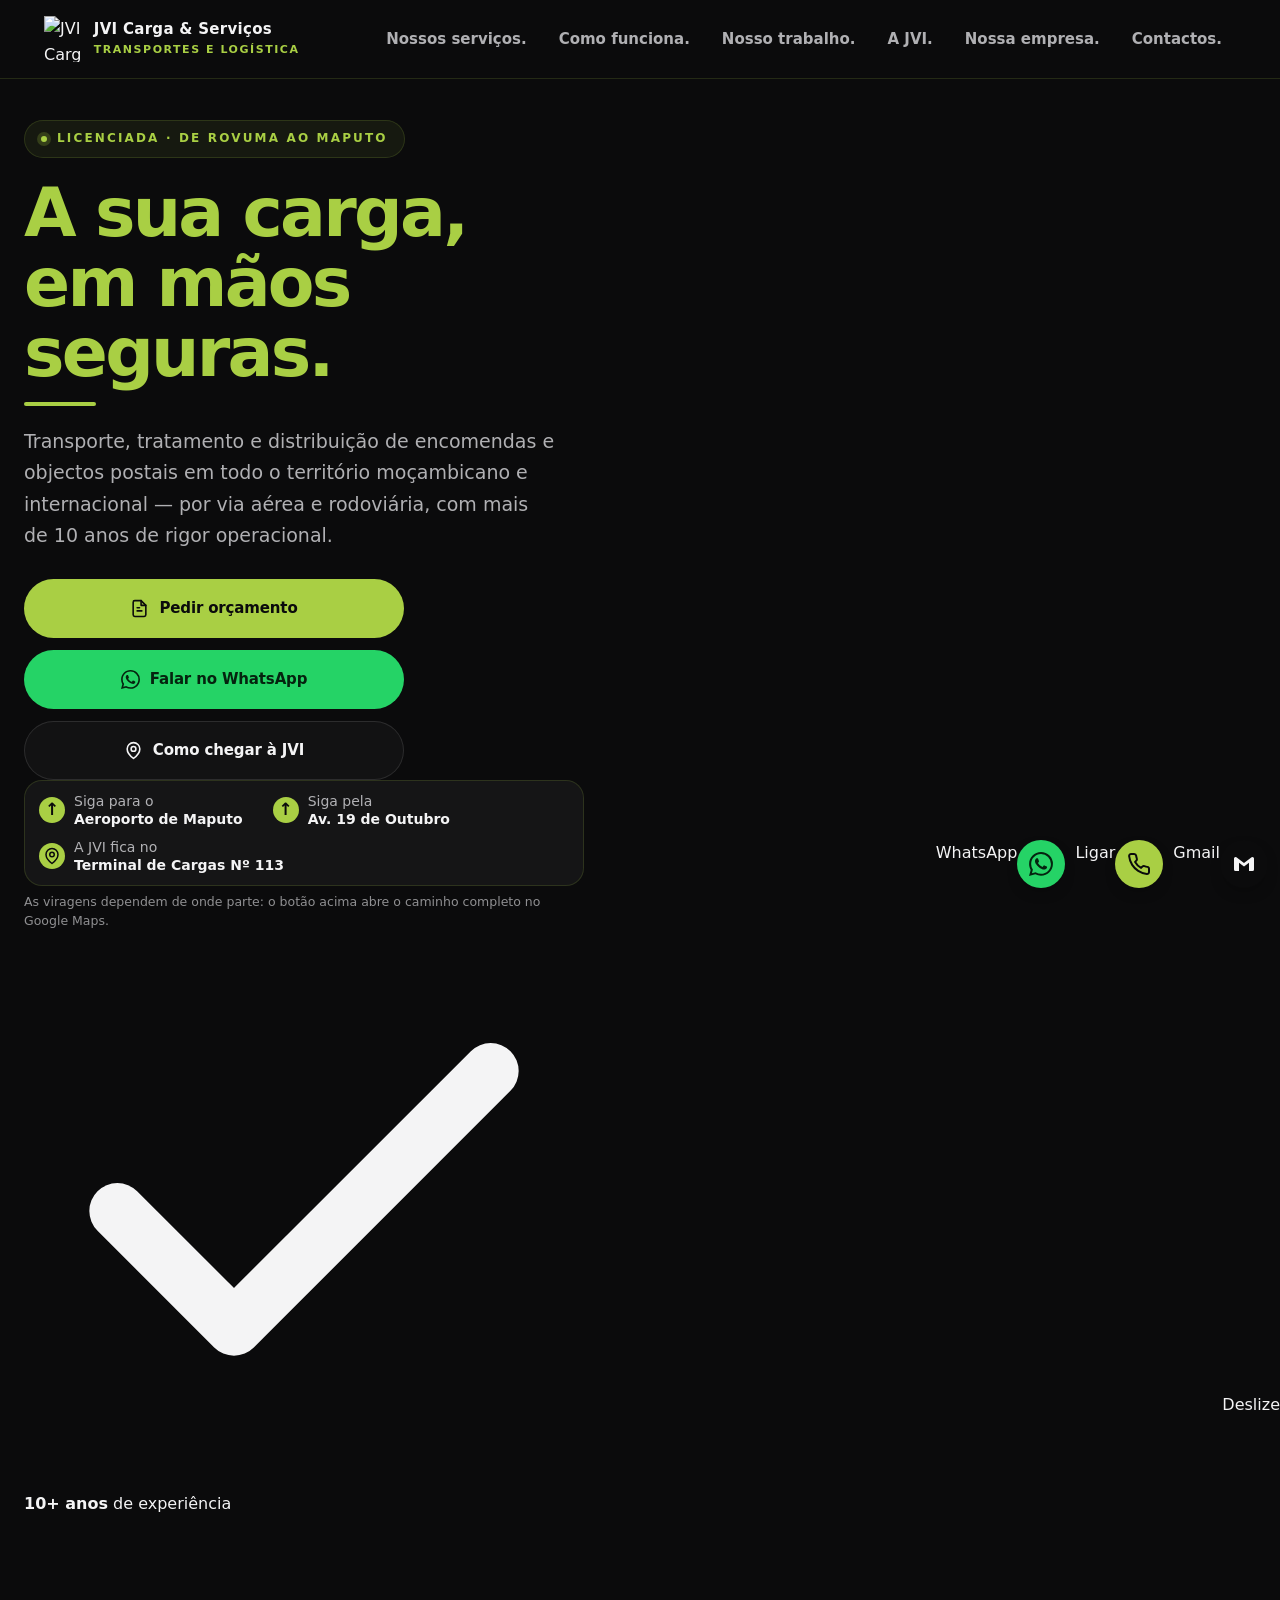
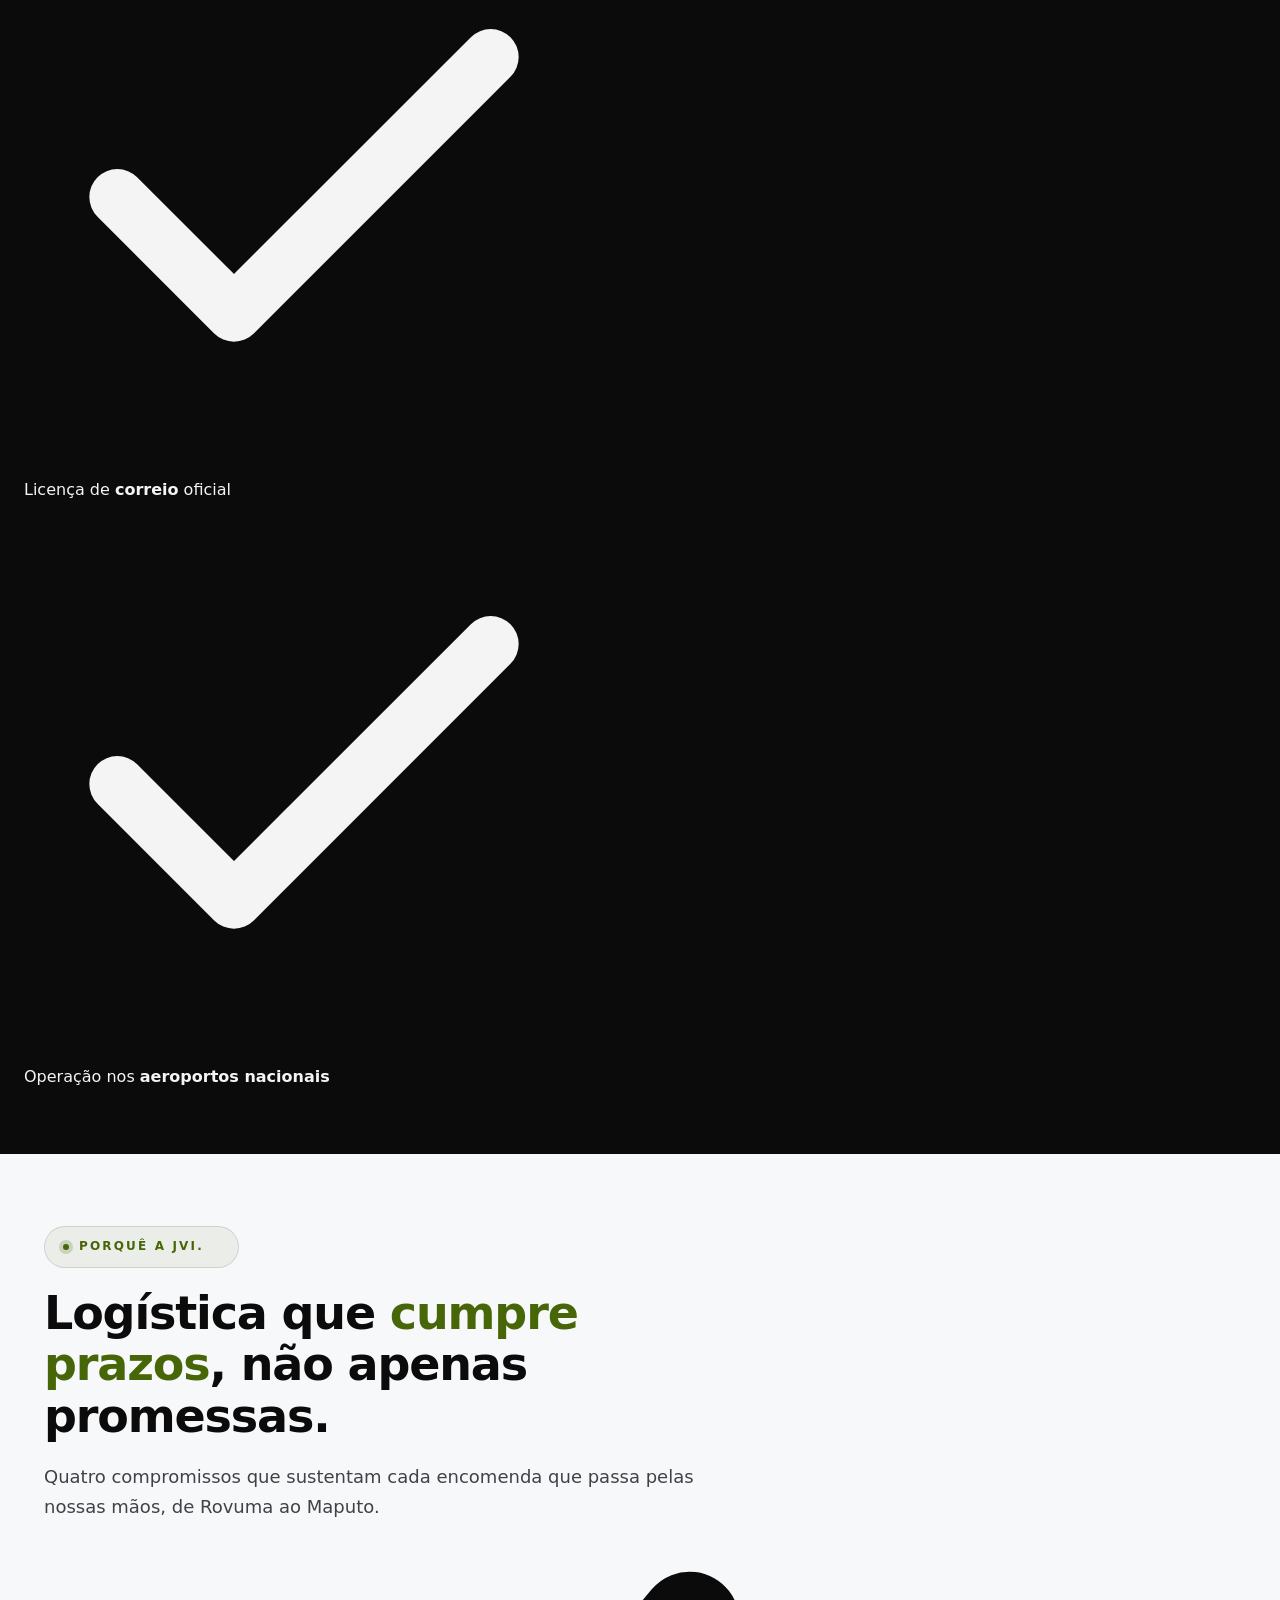
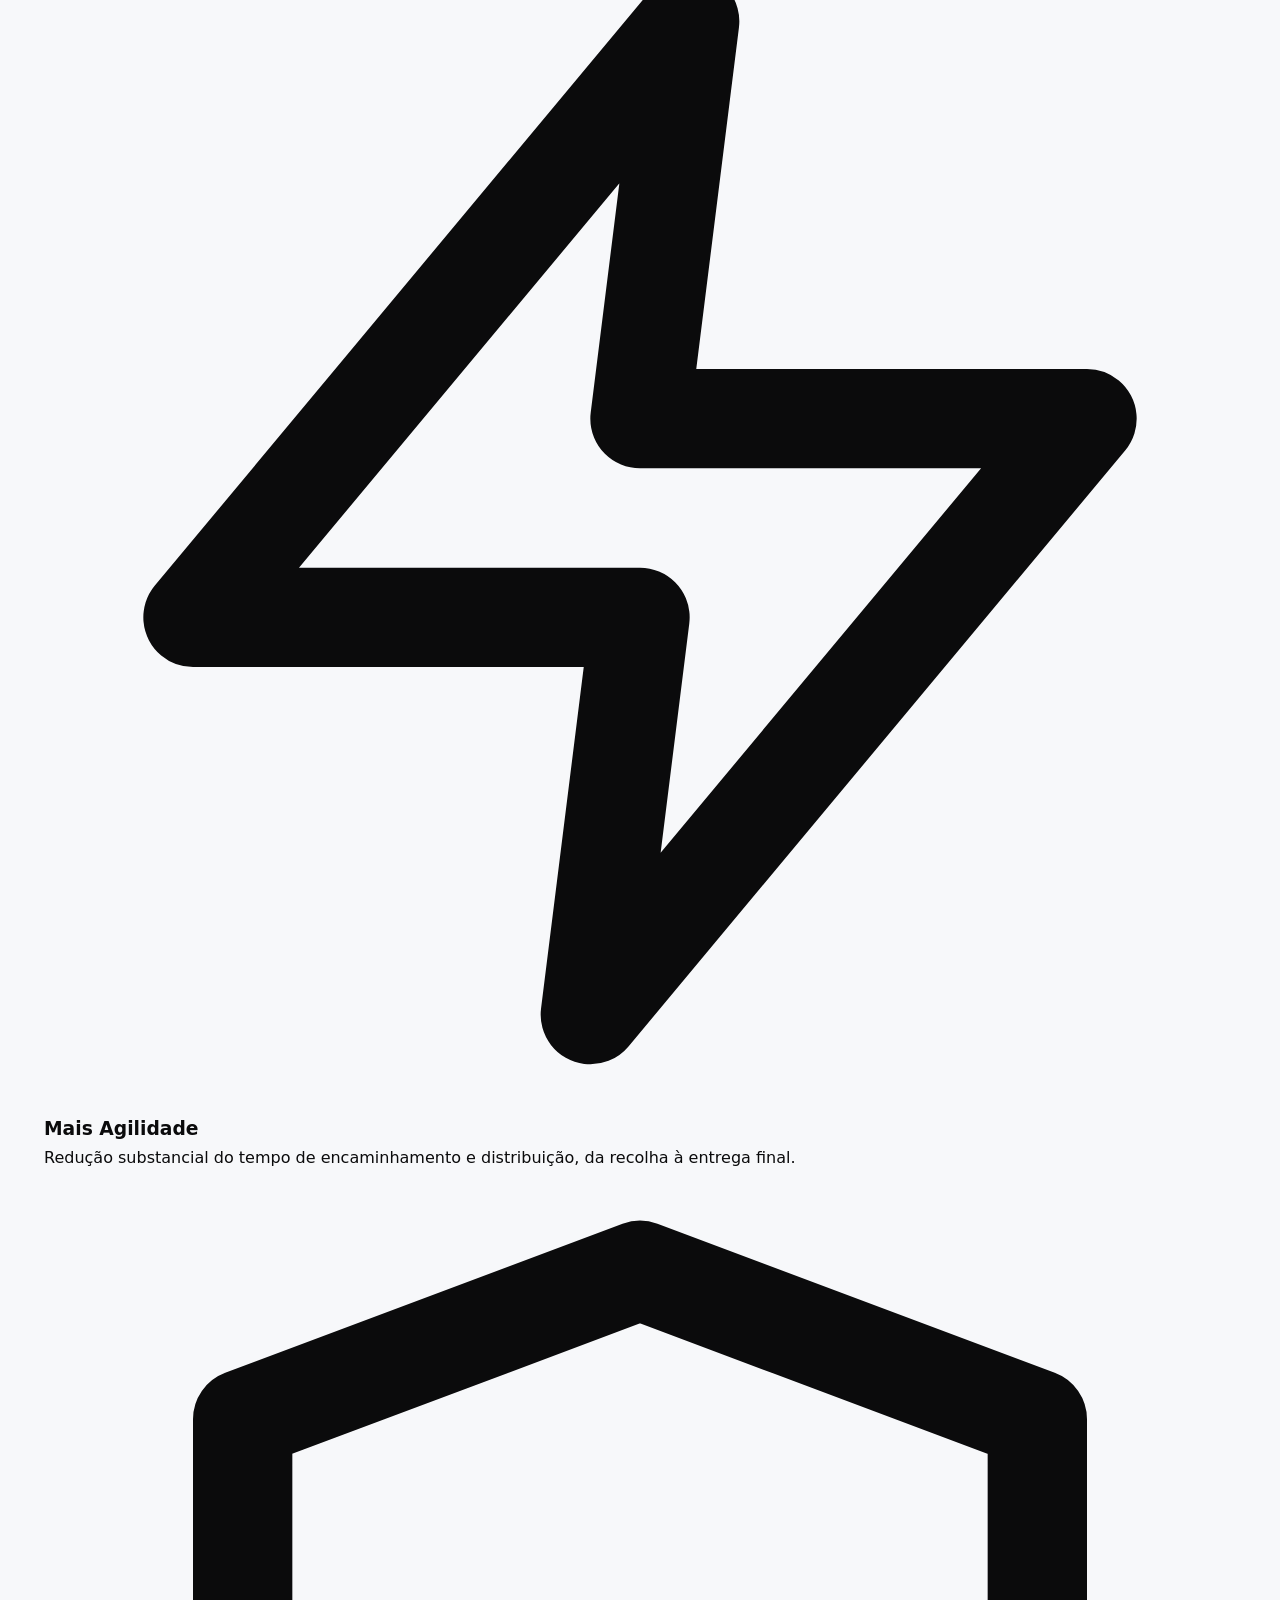
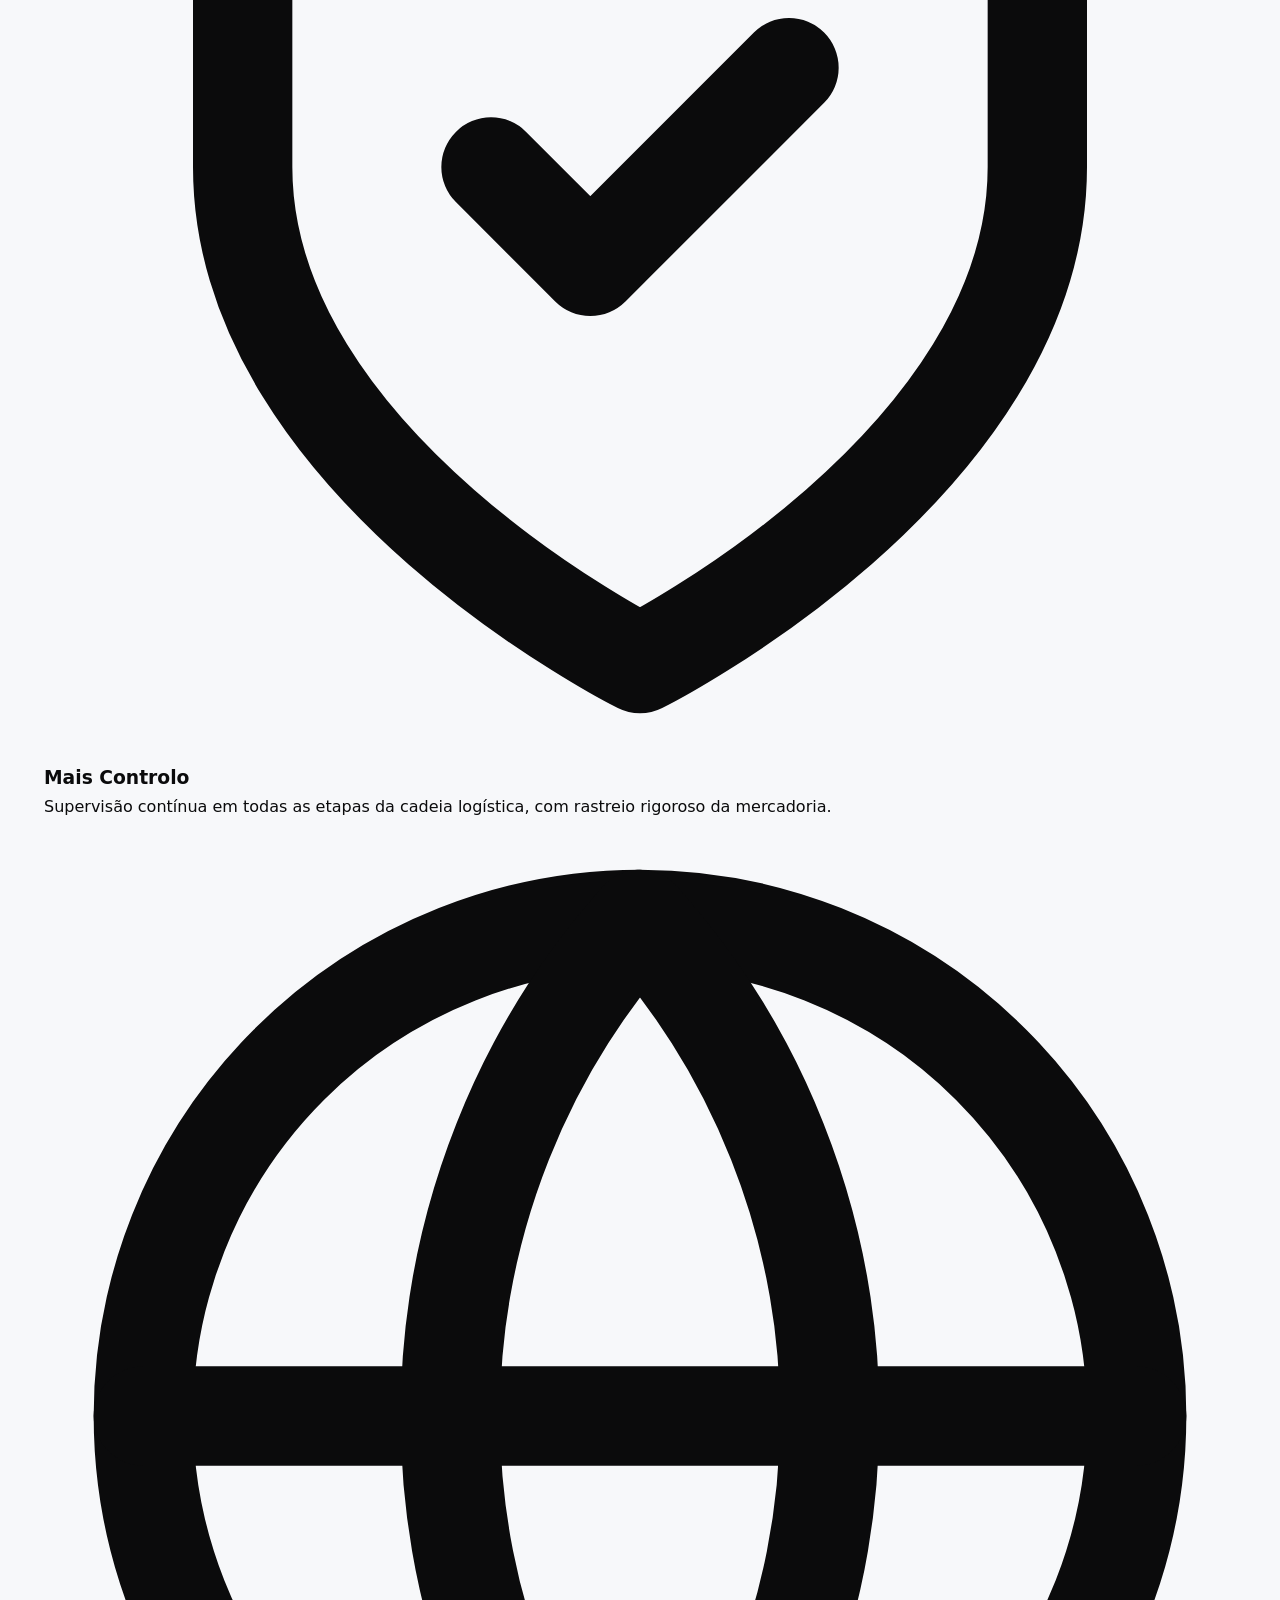
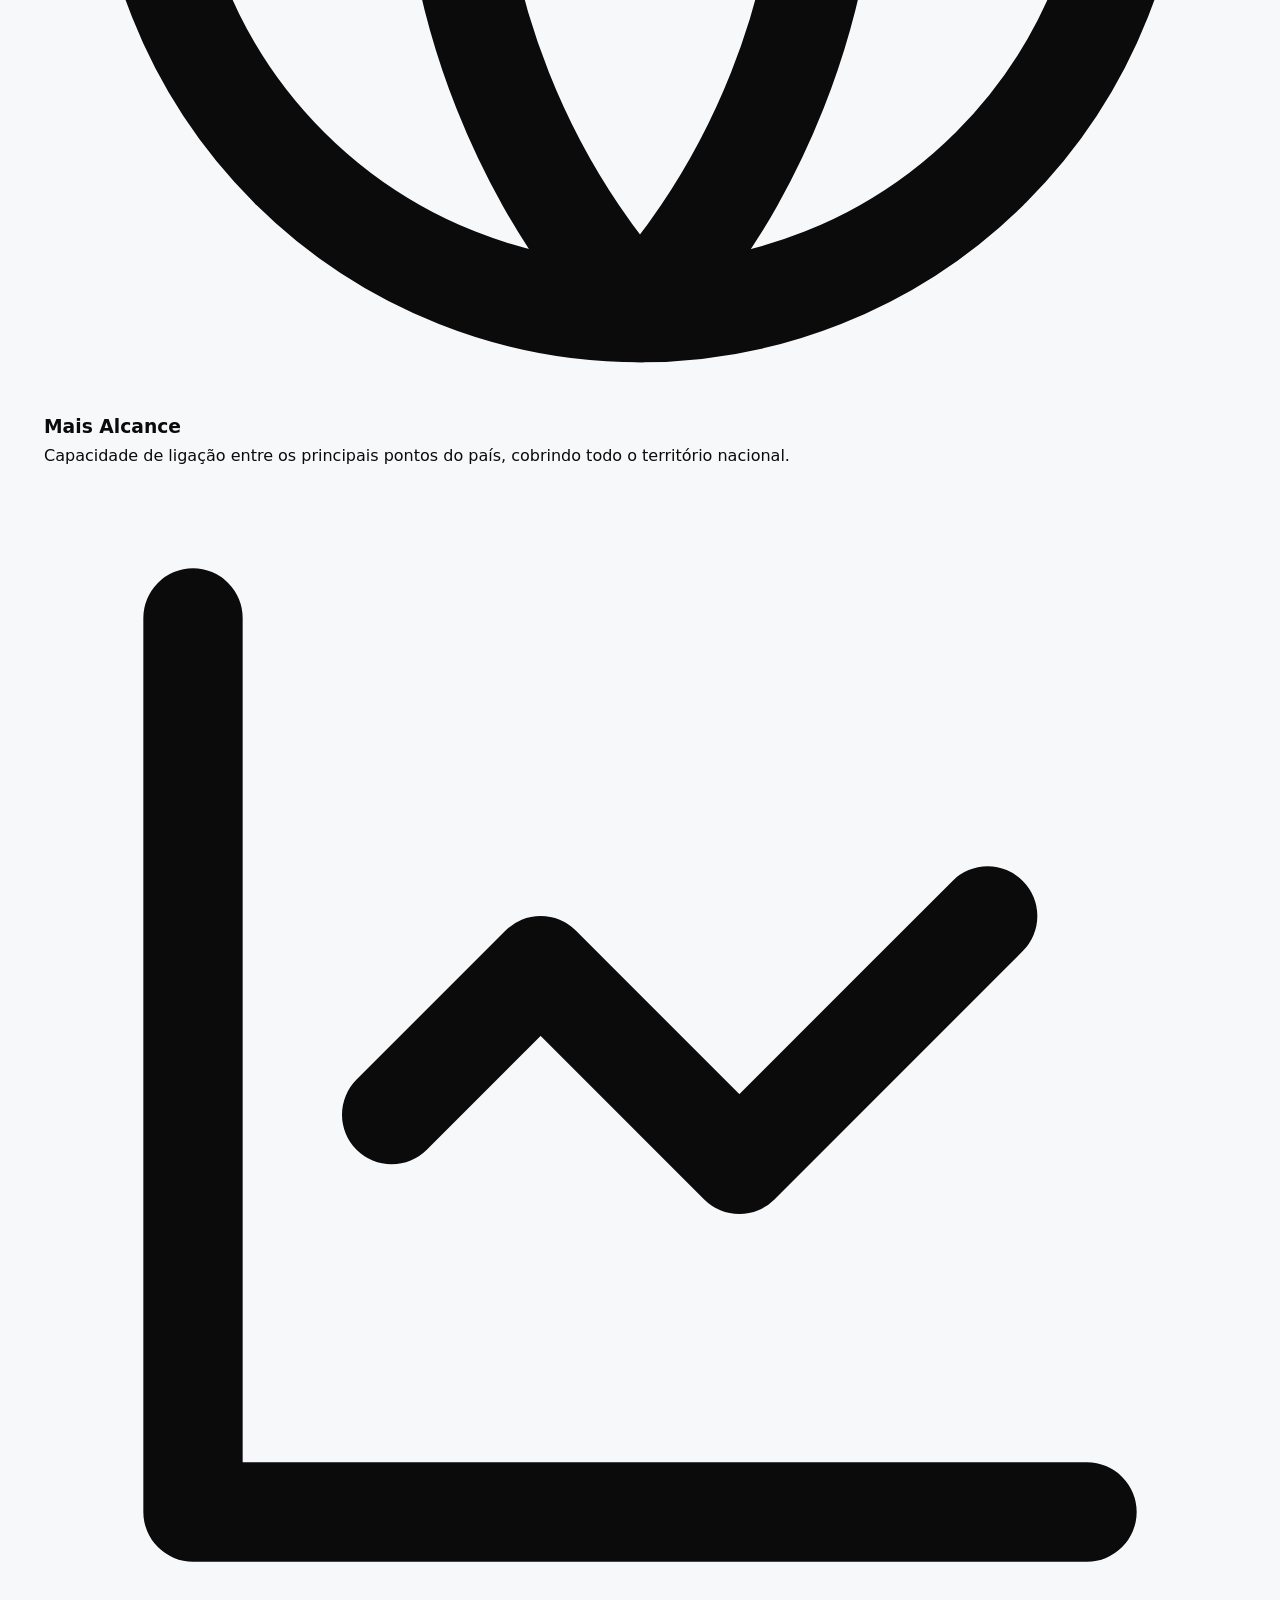
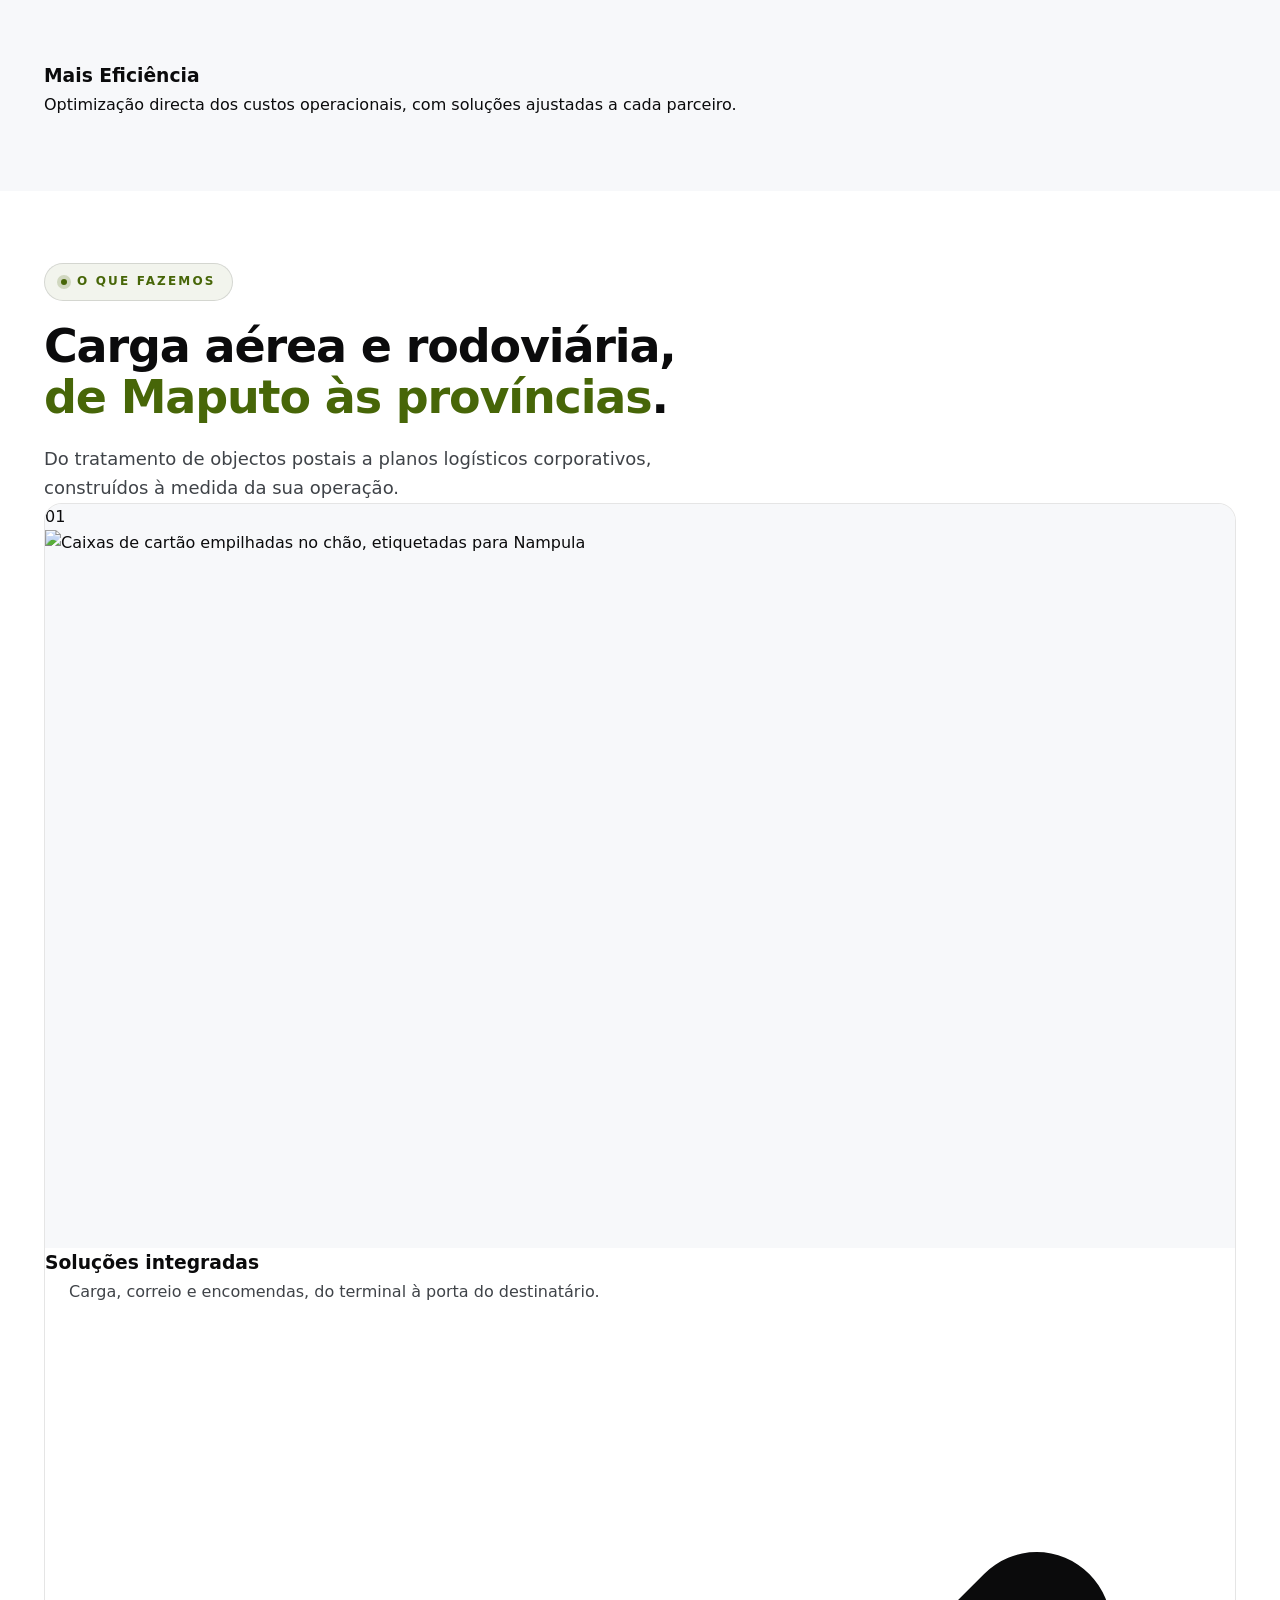
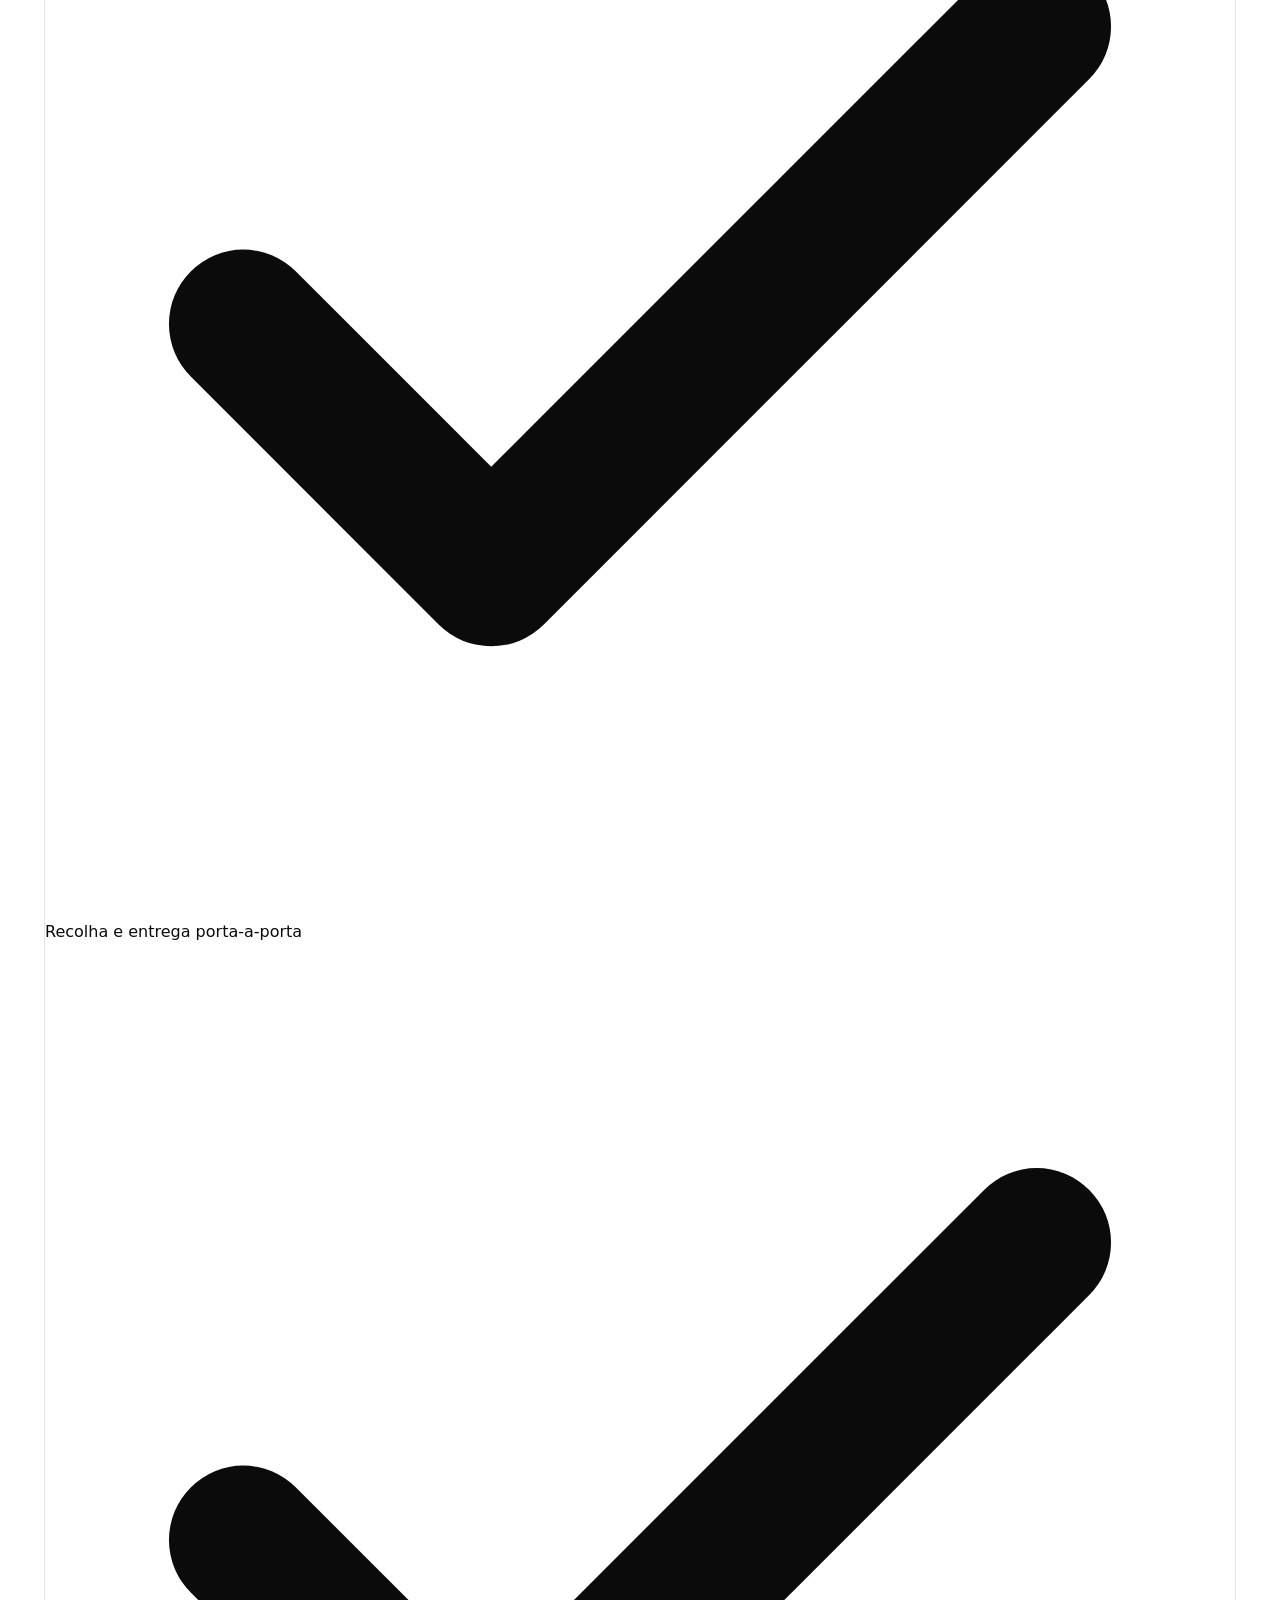
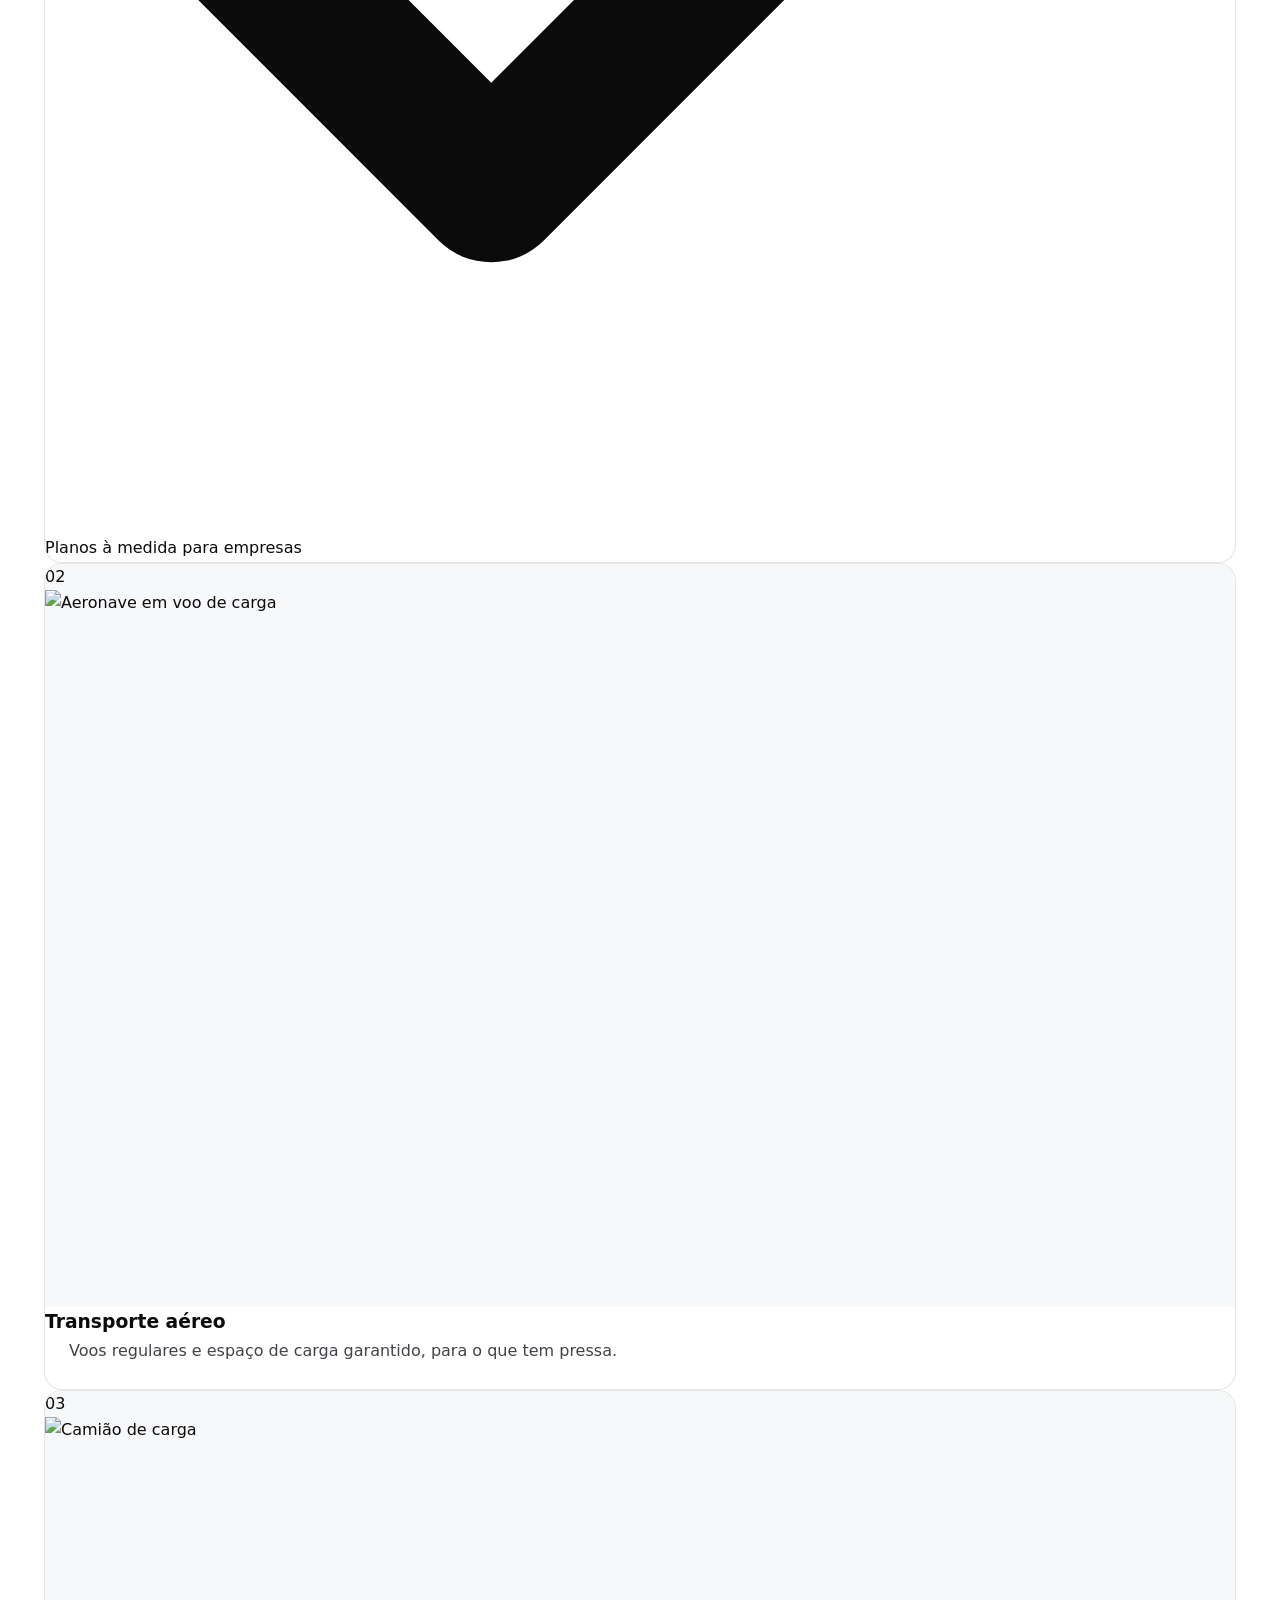
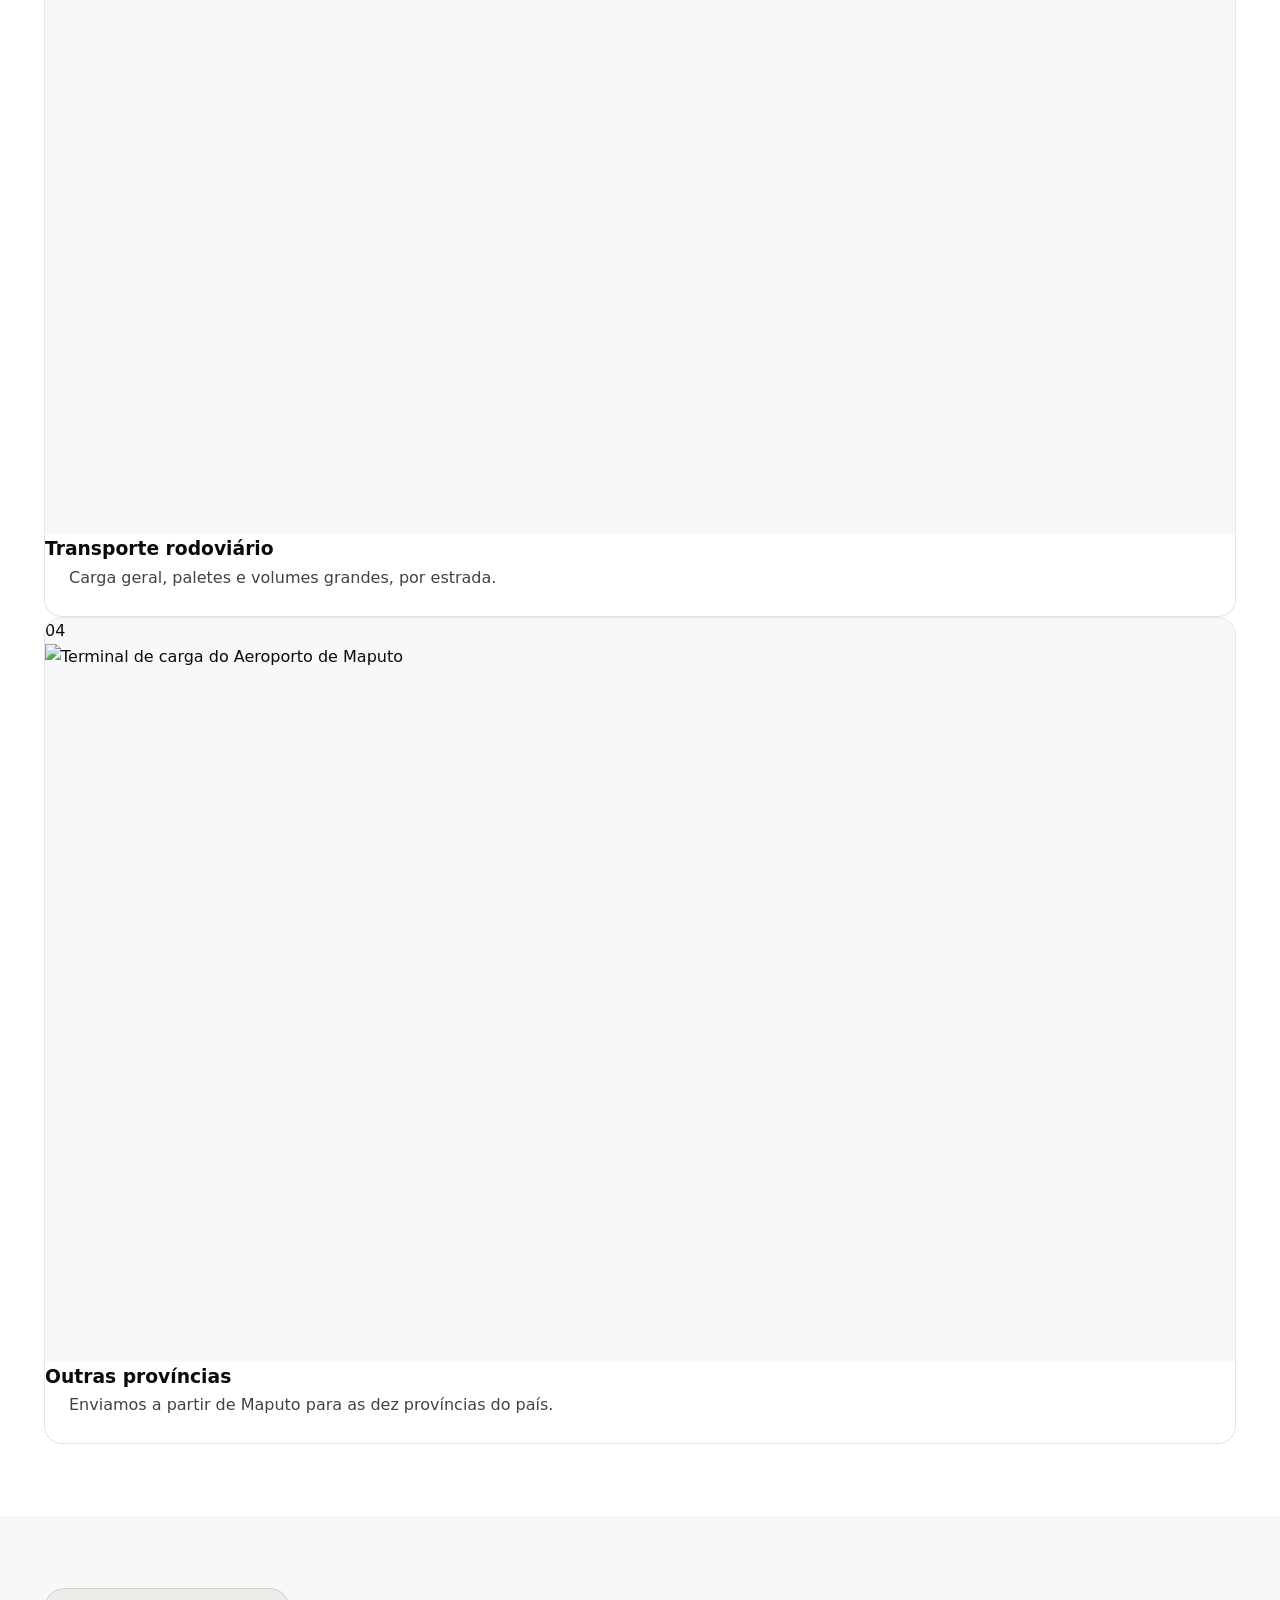
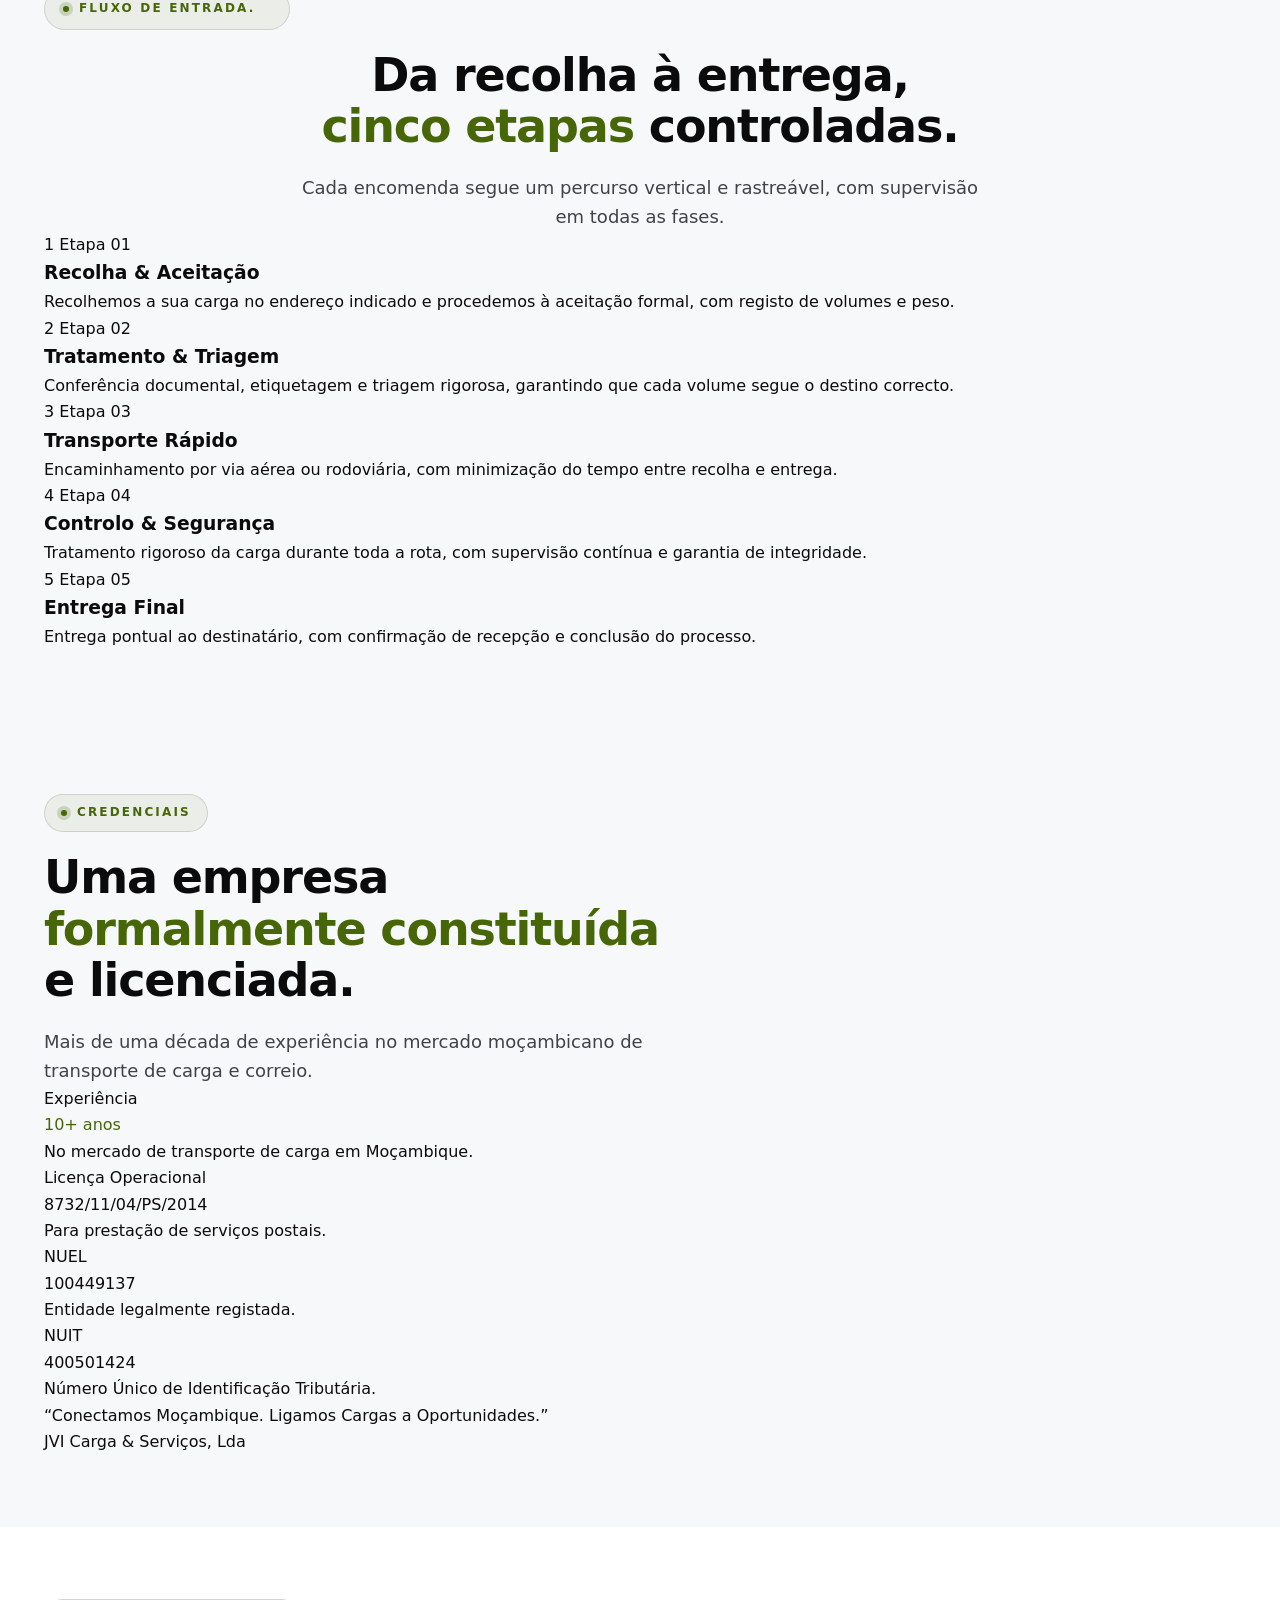
==== commit ee11bff0: "Rollback para a V1 aprovada + ajustes do cliente - remove a secção Cobertura (2º mapa), o seu JS e o" ====
--- a/index.html
+++ b/index.html
@@ -5,7 +5,7 @@
 <meta name="viewport" content="width=device-width, initial-scale=1, viewport-fit=cover">
 <title>Envio de Encomendas e Carga de Maputo para as Províncias | JVI</title>
 <meta name="description" content="Agência de carga em Maputo: envio de encomendas, carga aérea e transporte rodoviário para as dez províncias — Beira, Nampula, Pemba, Tete. Peça orçamento.">
-<meta name="theme-color" content="#0B0B0C">
+<meta name="theme-color" content="#0F172A">
 <link rel="icon" href="assets/favicon.png" type="image/png">
 <link rel="apple-touch-icon" href="assets/favicon.png">
 <link rel="stylesheet" href="css/fontes.css">
@@ -13,37 +13,70 @@
 <link rel="stylesheet" href="css/privacidade.css">
 <link rel="stylesheet" href="css/orcamento.css">
 <link rel="stylesheet" href="css/galeria.css">
+
+<!-- O texto do primeiro ecrã usa a fonte no primeiro ciclo: pré-carregar
+     o subset latino evita o salto visual do font-display: swap. Só este
+     subset — o português não precisa de cirílico nem vietnamita. -->
 <link rel="preload" href="assets/fonts/plus-jakarta-latin.woff2" as="font" type="font/woff2" crossorigin>
-<link rel="modulepreload" href="js/main.js">
+
+<!-- main.js é o único script que o HTML conhece. Os módulos de que ele
+     importa só são descobertos depois de ele descarregar e ser
+     pré-parseado; com modulepreload arrancam as 5 transferências em
+     paralelo, já durante o parse do HTML. -->
+<link rel="modulepreload" href="js/hero-voo.js">
+<link rel="modulepreload" href="js/mapa-dados.js">
+<link rel="modulepreload" href="js/orcamento.js">
+<link rel="modulepreload" href="js/precos.js">
+<link rel="modulepreload" href="js/galeria.js">
 <meta name="robots" content="index, follow, max-image-preview:large">
 <meta property="og:type" content="website">
 <meta property="og:locale" content="pt_MZ">
 <meta property="og:site_name" content="JVI Carga &amp; Serviços, Lda">
 <meta property="og:title" content="Envio de Encomendas e Carga de Maputo para as Províncias | JVI">
 <meta property="og:description" content="Agência de carga em Maputo: envio de encomendas, carga aérea e transporte rodoviário para as dez províncias — Beira, Nampula, Pemba, Tete. Peça orçamento.">
+<!-- og:image tem de ser um URL ABSOLUTO. A especificação do Open Graph
+     não tem nenhuma regra de resolução relativa: o Facebook, o WhatsApp e
+     o LinkedIn recebem a tag tal e qual e não a juntam ao domínio, por isso
+     uma imagem relativa sai sem imagem na pré-visualização. Apontamos
+     para o mesmo domínio do `canonical` e do JSON-LD — um `og:image`
+     que aponta para o domínio deNetlify mostra a marca certa no sítio
+     errado, e a alteração de domínio depois passa despercebida.
+
+     O `assets/logo-full.png` tem 720x1600 (é um JPEG com extensão .png,
+     o que o Content-Type denuncia mas os rastreadores perdoam).
+     `og:image:absolute` NÃO é parte do Open Graph — nenhum dos
+     rastreadores o lê, por isso não é uma alternativa ao `og:image`. -->
 <meta property="og:image" content="https://jvicargaservicos.co.mz/assets/logo-full.png">
 <meta property="og:image:secure_url" content="https://jvicargaservicos.co.mz/assets/logo-full.png">
 <meta property="og:image:type" content="image/jpeg">
 <meta property="og:image:width" content="720">
 <meta property="og:image:height" content="1600">
 <meta property="og:image:alt" content="Logótipo da JVI Carga &amp; Serviços, Lda — transportes e logística em Moçambique">
-<meta property="og:url" content="https://jvicargaservicos.co.mz/index.html">
+<meta property="og:url" content="https://jvicargaservicos.co.mz/">
 <meta name="twitter:card" content="summary_large_image">
+<!-- O `summary_large_image` sem `twitter:image` é uma carta sem imagem:
+     o X não adivinha a partir do `og:image` nos casos em que o `og` não
+     é processado. -->
 <meta name="twitter:image" content="https://jvicargaservicos.co.mz/assets/logo-full.png">
 <meta name="twitter:title" content="Envio de Encomendas e Carga de Maputo para as Províncias | JVI">
 <meta name="twitter:description" content="Agência de carga em Maputo: envio de encomendas, carga aérea e transporte rodoviário para as dez províncias — Beira, Nampula, Pemba, Tete. Peça orçamento.">
-<link rel="canonical" href="https://jvicargaservicos.co.mz/index.html">
+<link rel="canonical" href="https://jvicargaservicos.co.mz/">
 </head>
 <body>
 
+<!-- Skip link (WCAG 2.4.1 Bypass Blocks, Nível A). Antes do conteúdo
+     principal há 9 elementos focáveis: a marca, 7 links de navegação e o
+     botão de orçamento. Sem isto, quem navega só com teclado tem de
+     carregar Tab nove vezes em cada visita para chegar ao conteúdo.
+     Fica escondido até receber o foco — `.pular` em styles.css. -->
 <a class="pular" href="#topo">Saltar para o conteúdo</a>
 
 <div class="barra-topo" id="barraTopo"></div>
 
-<!-- ===================== CABEÇALHO ===================== -->
+<!-- ===================== HEADER ===================== -->
 <header class="header" id="header">
   <div class="container header__int">
-    <a href="#inicio" class="brand" aria-label="JVI Carga e Serviços — início">
+    <a href="#topo" class="brand" aria-label="JVI Carga e Serviços — início">
       <img src="assets/logo.webp" alt="JVI Carga e Serviços, Lda" class="brand__logo" width="151" height="184" decoding="async">
       <span class="brand__txt">
         <b>JVI Carga &amp; Serviços</b>
@@ -51,13 +84,28 @@
       </span>
     </a>
 
+    <!-- Fase 8B (B1). Os nomes e a ordem são os que o cliente ditou, e
+         "Credenciais" saiu porque não existe página para linkar — a
+         secção continua no sítio (ver mais abaixo), só deixou de ter um
+         item de menu que mandasse para ela.
+
+         TODAS as tabs levam ponto final. É o que o cliente pediu, e é o
+         que as distingue dos links dentro das páginas: ninguém fica a
+         ler "Contactos" no menu e pensa que é um botão de acção.
+
+         Esta lista e a do menu móvel são a MESMA navegação em dois
+         sítios. Estavam diferentes — o móvel tinha "Perguntas
+         frequentes" e o topo não, e ambos tinham "Credenciais", que não
+         apontava para lado nenhum. `tests/interface.test.js` compara as
+         duas. -->
     <nav class="nav" aria-label="Principal">
       <ul>
-        <li><a href="#inicio">Início</a></li>
-        <li><a href="#servicos">Serviços</a></li>
-        <li><a href="#orcamento">Orçamento</a></li>
-        <li><a href="#sobre">Sobre nós</a></li>
-        <li><a href="#contactos">Contactos</a></li>
+        <li><a href="#servicos">Nossos serviços.</a></li>
+        <li><a href="#fluxo">Como funciona.</a></li>
+        <li><a href="#galeria">Nosso trabalho.</a></li>
+        <li><a href="#jvi">A JVI.</a></li>
+        <li><a href="#empresa">Nossa empresa.</a></li>
+        <li><a href="#contactos">Contactos.</a></li>
       </ul>
     </nav>
 
@@ -68,23 +116,45 @@
 </header>
 
 <div class="menu-fundo" id="menuFundo"></div>
+<!-- Fase 8B (B1): a MESMA navegação da barra de topo, item por item e
+     pela mesma ordem. Estavam diferentes — o móvel tinha "Perguntas
+     frequentes" e o topo não, e ambos tinham "Credenciais", que não
+     aponta para lado nenhum. Duas listas da mesma navegação divergem
+     sempre uma de cada vez; `tests/interface.test.js` compara as duas
+     para que não voltem a divergir.
+
+     Os pontos finais vêm do cliente (ver a nota na barra de topo). -->
 <nav class="menu" id="menu" aria-label="Menu móvel">
-  <a href="#inicio">Início</a>
-  <a href="#servicos">Serviços</a>
-  <a href="#orcamento">Orçamento</a>
-  <a href="#sobre">Sobre nós</a>
-  <a href="#contactos">Contactos</a>
+  <a href="#servicos">Nossos serviços.</a>
+  <a href="#fluxo">Como funciona.</a>
+  <a href="#galeria">Nosso trabalho.</a>
+  <a href="#jvi">A JVI.</a>
+  <a href="#empresa">Nossa empresa.</a>
+  <a href="#contactos">Contactos.</a>
+  <button class="btn btn--primario btn--bloco" data-abrir-orc>Pedir orçamento</button>
 </nav>
 
+<!-- `tabindex="-1"` nos alvos da navegação interna: pela especificação
+     HTML, um link de fragmento só move o FOCO se o destino for focável.
+     Sem isto, `#servicos`, `#galeria`, `#contactos` e os restantes
+     limitavam-se a mover a posição de partida da navegação sequencial —
+     o scroll mudava e o foco ficava no link. Com teclado, o utilizador
+     clicava "Contactos", a página saltava, e o foco continuava no menu:
+     tudo o que viesse a seguir era lido a partir do sítio errado.
+
+     O `#topo` é o `main` e é também o destino do skip link e da marca. -->
 <main id="topo" tabindex="-1">
 
 <!-- ===================== HERO ===================== -->
-<section class="hero" id="inicio" tabindex="-1">
+<section class="hero" id="hero">
   <div class="hero__fundo" aria-hidden="true"><canvas id="canvasHero"></canvas></div>
+  <div class="hero__grelha" aria-hidden="true"></div>
   <div class="hero__glow" aria-hidden="true"></div>
 
   <div class="container hero__int">
     <div class="hero__conteudo">
+      <span class="etiqueta">Licenciada · De Rovuma ao Maputo</span>
+
       <h1>
         <span class="h1linha">
           <span class="pal">A</span> <span class="pal">sua</span> <span class="pal">carga,</span>
@@ -94,105 +164,625 @@
         </span>
       </h1>
 
-      <p class="hero__lead">Envio de encomendas e carga, por via aérea e rodoviária, de Maputo às dez províncias.</p>
+      <p class="hero__lead">Transporte, tratamento e distribuição de encomendas e objectos postais em todo o território moçambicano e internacional — por via aérea e rodoviária, com mais de 10 anos de rigor operacional.</p>
 
       <div class="hero__acoes">
-        <a class="btn btn--wa btn--grande" href="https://wa.me/258878066265?text=Olá%20JVI%20Carga%20%26%20Serviços%2C%20gostaria%20de%20informações%20sobre%20transporte%20de%20carga." target="_blank" rel="noopener">
+        <button class="btn btn--primario" data-abrir-orc>
+          <svg viewBox="0 0 24 24" fill="none" stroke="currentColor" stroke-width="2" stroke-linecap="round" stroke-linejoin="round" aria-hidden="true"><path d="M14 2H6a2 2 0 0 0-2 2v16a2 2 0 0 0 2 2h12a2 2 0 0 0 2-2V8z"/><path d="M14 2v6h6M9 15h6M9 11h3"/></svg>
+          Pedir orçamento
+        </button>
+        <!-- Fase 9 (9.6): verde, como o WhatsApp do rodapé — a mesma classe
+             `btn--wa`. É o verde da marca WhatsApp, que é outro verde: a
+             acção primária do ecrã continua a ser só o orçamento (D19, D41). -->
+        <a class="btn btn--wa" href="https://wa.me/258878066265?text=Olá%20JVI%20Carga%20%26%20Serviços%2C%20gostaria%20de%20informações%20sobre%20transporte%20de%20carga." target="_blank" rel="noopener">
           <svg viewBox="0 0 24 24" fill="currentColor" aria-hidden="true"><path d="M17.47 14.38c-.3-.15-1.76-.87-2.03-.97-.27-.1-.47-.15-.67.15s-.77.96-.94 1.16c-.17.2-.35.22-.65.07a8.2 8.2 0 0 1-2.4-1.48 9 9 0 0 1-1.67-2.07c-.17-.3 0-.46.13-.61.14-.14.3-.35.45-.53.15-.18.2-.3.3-.5.1-.2.05-.38-.02-.53-.08-.15-.67-1.62-.92-2.21-.24-.58-.49-.5-.67-.51h-.57c-.2 0-.52.07-.8.38s-1.04 1.02-1.04 2.48 1.07 2.88 1.22 3.08c.15.2 2.1 3.2 5.08 4.49.71.3 1.26.49 1.7.63.71.23 1.36.2 1.87.12.57-.09 1.76-.72 2-1.41.25-.7.25-1.29.18-1.42-.08-.13-.28-.2-.58-.35z"/><path d="M12.051 21.785h-.004a9.87 9.87 0 0 1-5.031-1.378l-.361-.214-3.741.982.998-3.648-.235-.374a9.86 9.86 0 0 1-1.51-5.26c.001-5.45 4.436-9.884 9.888-9.884a9.82 9.82 0 0 1 6.988 2.896 9.82 9.82 0 0 1 2.893 6.994c-.003 5.45-4.437 9.885-9.885 9.885M20.52 3.449C18.24 1.245 15.24 0 12.045 0 5.463 0 .104 5.36.101 11.945c0 2.096.548 4.142 1.588 5.945L0 24l6.305-1.654a11.9 11.9 0 0 0 5.683 1.448h.005c6.585 0 11.946-5.36 11.949-11.945a11.9 11.9 0 0 0-3.421-8.4"/></svg>
           Falar no WhatsApp
         </a>
-        <a class="btn btn--vidro" href="#orcamento">
+        <!-- Fase 7A. Link SECUNDÁRIO de propósito: a acção primária do
+             ecrã continua a ser "Pedir orçamento" (Fase 6). Abre o Maps
+             em direcções para o terminal, sem API key, sem tracking e sem
+             JavaScript — por isso é um <a> literal e não um botão. O
+             destino é o Plus Code que o cliente confirmou (`PLUS_CODE_JVI`,
+             com o `+` escrito `%2B`) e tem de ser byte-a-byte igual ao que `linkDirecoes()`
+             produz em js/rota.js; é o `tests/rota.test.js` que o garante.
+
+             E `btn--bloco`, que é o que o põe na linha de baixo a ocupar
+             a largura toda: sem isto, os três botões somavam 669.58px
+             (204.50 + 221.20 + 217.88 + dois gaps de 13) contra 660px de
+             contentor, e este quebrava sozinho, com a largura dele, e
+             lia-se como botão órfão. A primária e o WhatsApp ficam na
+             primeira linha, metade cada um (Fase 9, 9.4). É o
+             `tests/hero-acoes.test.js` que o garante. -->
+        <a class="btn btn--vidro btn--bloco" href="https://www.google.com/maps/dir/?api=1&amp;destination=3H9C%2BVJ8%2C%20Maputo&amp;travelmode=driving" target="_blank" rel="noopener">
+          <svg viewBox="0 0 24 24" fill="none" stroke="currentColor" stroke-width="2" stroke-linecap="round" stroke-linejoin="round" aria-hidden="true"><path d="M20 10c0 6-8 12-8 12s-8-6-8-12a8 8 0 0 1 16 0z"/><circle cx="12" cy="10" r="3"/></svg>
+          Como chegar à JVI
+        </a>
+      </div>
+      <div class="percurso">
+        <!-- O percurso com setas, junto ao botão (D36). SÓ nomeia o que está na
+             morada confirmada e não diz para que lado se vira: o lado depende de
+             onde o cliente parte, e isso é o Maps que sabe. Os passos são os de
+             `PASSOS_PERCURSO` em js/rota.js; é o `tests/percurso.test.js` que
+             garante que as duas cópias não divergem e que ninguém inventa rota. -->
+        <ol class="percurso__passos" aria-label="Percurso até à JVI">
+          <li class="percurso__passo"><span class="percurso__seta" aria-hidden="true">↑</span><span class="percurso__txt">Siga para o <b>Aeroporto de Maputo</b></span></li>
+          <li class="percurso__passo"><span class="percurso__seta" aria-hidden="true">↑</span><span class="percurso__txt">Siga pela <b>Av. 19 de Outubro</b></span></li>
+          <li class="percurso__passo percurso__passo--chegada"><svg viewBox="0 0 24 24" fill="none" stroke="currentColor" stroke-width="2" stroke-linecap="round" stroke-linejoin="round" aria-hidden="true"><path d="M20 10c0 6-8 12-8 12s-8-6-8-12a8 8 0 0 1 16 0z"/><circle cx="12" cy="10" r="3"/></svg><span class="percurso__txt">A JVI fica no <b>Terminal de Cargas Nº 113</b></span></li>
+        </ol>
+        <p class="percurso__nota">As viragens dependem de onde parte: o botão acima abre o caminho completo no Google Maps.</p>
+      </div>
+
+      <div class="hero__provas">
+        <span class="prova">
+          <svg viewBox="0 0 24 24" fill="none" stroke="currentColor" stroke-width="2.4" stroke-linecap="round" stroke-linejoin="round" aria-hidden="true"><path d="M20 6 9 17l-5-5"/></svg>
+          <span><b>10+ anos</b> de experiência</span>
+        </span>
+        <span class="prova">
+          <svg viewBox="0 0 24 24" fill="none" stroke="currentColor" stroke-width="2.4" stroke-linecap="round" stroke-linejoin="round" aria-hidden="true"><path d="M20 6 9 17l-5-5"/></svg>
+          <span>Licença de <b>correio</b> oficial</span>
+        </span>
+        <span class="prova">
+          <svg viewBox="0 0 24 24" fill="none" stroke="currentColor" stroke-width="2.4" stroke-linecap="round" stroke-linejoin="round" aria-hidden="true"><path d="M20 6 9 17l-5-5"/></svg>
+          <span>Operação nos <b>aeroportos nacionais</b></span>
+        </span>
+      </div>
+    </div>
+  </div>
+
+  <!-- Fase 9 (9.3): aqui estava o cartão com a rota por extenso (as dez
+       cidades). Saiu a pedido do cliente — o mapa já as escreve. -->
+
+  <div class="scroll-hint" aria-hidden="true">
+    <span>Deslize</span>
+    <span class="scroll-hint__linha"></span>
+  </div>
+</section>
+
+<!-- ===================== DIFERENCIAIS ===================== -->
+<section class="seccao seccao--alt" id="diferenciais">
+  <div class="container">
+    <span class="etiqueta etiqueta--larga">Porquê a JVI.</span>
+    <h2 class="titulo-seccao">Logística que <span class="verde">cumpre prazos</span>, não apenas promessas.</h2>
+    <p class="subtitulo-seccao">Quatro compromissos que sustentam cada encomenda que passa pelas nossas mãos, de Rovuma ao Maputo.</p>
+
+    <div class="grelha-4">
+      <article class="card revelar">
+        <div class="card__ico"><svg viewBox="0 0 24 24" fill="none" stroke="currentColor" stroke-width="2" stroke-linecap="round" stroke-linejoin="round" aria-hidden="true"><path d="M13 2 3 14h9l-1 8 10-12h-9z"/></svg></div>
+        <h3>Mais Agilidade</h3>
+        <p>Redução substancial do tempo de encaminhamento e distribuição, da recolha à entrega final.</p>
+      </article>
+      <article class="card revelar revelar-d">
+        <div class="card__ico"><svg viewBox="0 0 24 24" fill="none" stroke="currentColor" stroke-width="2" stroke-linecap="round" stroke-linejoin="round" aria-hidden="true"><path d="M12 22s8-4 8-10V5l-8-3-8 3v7c0 6 8 10 8 10z"/><path d="m9 12 2 2 4-4"/></svg></div>
+        <h3>Mais Controlo</h3>
+        <p>Supervisão contínua em todas as etapas da cadeia logística, com rastreio rigoroso da mercadoria.</p>
+      </article>
+      <article class="card revelar revelar-d2">
+        <div class="card__ico"><svg viewBox="0 0 24 24" fill="none" stroke="currentColor" stroke-width="2" stroke-linecap="round" stroke-linejoin="round" aria-hidden="true"><circle cx="12" cy="12" r="10"/><path d="M2 12h20M12 2a15 15 0 0 1 0 20 15 15 0 0 1 0-20z"/></svg></div>
+        <h3>Mais Alcance</h3>
+        <p>Capacidade de ligação entre os principais pontos do país, cobrindo todo o território nacional.</p>
+      </article>
+      <article class="card revelar revelar-d3">
+        <div class="card__ico"><svg viewBox="0 0 24 24" fill="none" stroke="currentColor" stroke-width="2" stroke-linecap="round" stroke-linejoin="round" aria-hidden="true"><path d="M3 3v18h18"/><path d="m19 9-5 5-4-4-3 3"/></svg></div>
+        <h3>Mais Eficiência</h3>
+        <p>Optimização directa dos custos operacionais, com soluções ajustadas a cada parceiro.</p>
+      </article>
+    </div>
+  </div>
+</section>
+
+<!-- ===================== SERVIÇOS ===================== -->
+<section class="seccao" id="servicos" tabindex="-1">
+  <div class="container">
+    <span class="etiqueta">O que fazemos</span>
+    <h2 class="titulo-seccao">Carga aérea e rodoviária, <span class="verde">de Maputo às províncias</span>.</h2>
+    <p class="subtitulo-seccao">Do tratamento de objectos postais a planos logísticos corporativos, construídos à medida da sua operação.</p>
+
+    <!-- Fase 8B (B3–B6). Quatro cartões, dois a dois, e títulos de três
+         palavras no máximo: o cliente achou os cartões "muito carregados".
+         O primeiro passa a "Soluções integradas" e leva as DUAS fotografias
+         lado a lado — as caixas no chão e as encomendas para a Zambézia —,
+         que é a disposição que ele pediu. O "Descarregar perfil da JVI"
+         saiu daqui: fica só no rodapé e nos Contactos, junto da carta.
+         Sem `<div>` dentro dos cartões: o corpo é o próprio `<article>`
+         e a figura é um `<figure>`. -->
+
+    <div class="grelha-3">
+      <article class="servico revelar">
+        <figure class="servico__figura servico__figura--par">
+          <span class="servico__n" aria-hidden="true">01</span>
+          <img src="assets/img/galeria/img_78498ba3732e.webp" alt="Caixas de cartão empilhadas no chão, etiquetadas para Nampula" loading="lazy" decoding="async" width="1280" height="960">
+          <img src="assets/img/galeria/img_9a5743b57c0e.webp" alt="Caixa de camião cheia de encomendas etiquetadas para a Zambézia" loading="lazy" decoding="async" width="960" height="1280">
+        </figure>
+        <h3>Soluções integradas</h3>
+        <p>Carga, correio e encomendas, do terminal à porta do destinatário.</p>
+        <ul class="servico__lista">
+          <li><svg viewBox="0 0 24 24" fill="none" stroke="currentColor" stroke-width="3" stroke-linecap="round" stroke-linejoin="round" aria-hidden="true"><path d="M20 6 9 17l-5-5"/></svg> Recolha e entrega porta-a-porta</li>
+          <li><svg viewBox="0 0 24 24" fill="none" stroke="currentColor" stroke-width="3" stroke-linecap="round" stroke-linejoin="round" aria-hidden="true"><path d="M20 6 9 17l-5-5"/></svg> Planos à medida para empresas</li>
+        </ul>
+      </article>
+
+      <article class="servico revelar revelar-d">
+        <figure class="servico__figura">
+          <span class="servico__n" aria-hidden="true">02</span>
+          <img src="assets/img/aviao.jpg" alt="Aeronave em voo de carga" loading="lazy" decoding="async" width="1116" height="1491">
+        </figure>
+        <h3>Transporte aéreo</h3>
+        <p>Voos regulares e espaço de carga garantido, para o que tem pressa.</p>
+      </article>
+
+      <article class="servico revelar">
+        <figure class="servico__figura">
+          <span class="servico__n" aria-hidden="true">03</span>
+          <img src="assets/img/camiao.webp" alt="Camião de carga" loading="lazy" decoding="async" width="800" height="527">
+        </figure>
+        <h3>Transporte rodoviário</h3>
+        <p>Carga geral, paletes e volumes grandes, por estrada.</p>
+      </article>
+
+      <article class="servico servico--destaque revelar revelar-d">
+        <figure class="servico__figura">
+          <span class="servico__n" aria-hidden="true">04</span>
+          <img src="assets/img/terminal.jpg" alt="Terminal de carga do Aeroporto de Maputo" loading="lazy" decoding="async" width="1120" height="1120">
+        </figure>
+        <h3>Outras províncias</h3>
+        <p>Enviamos a partir de Maputo para as dez províncias do país.</p>
+      </article>
+    </div>
+  </div>
+</section>
+
+<!-- ===================== FLUXO ===================== -->
+<section class="seccao seccao--alt" id="fluxo" tabindex="-1">
+  <div class="container">
+    <span class="etiqueta etiqueta--larga">Fluxo de entrada.</span>
+    <h2 class="titulo-seccao titulo-seccao--centro">Da recolha à entrega, <span class="verde">cinco etapas</span> controladas.</h2>
+    <p class="subtitulo-seccao subtitulo-seccao--centro">Cada encomenda segue um percurso vertical e rastreável, com supervisão em todas as fases.</p>
+
+    <div class="fluxo reveal" id="fluxoLista">
+      <div class="fluxo__linha" id="fluxoLinha" aria-hidden="true"></div>
+      <div class="fluxo__lista">
+        <article class="etapa revelar">
+          <span class="etapa__ponto" aria-hidden="true">1</span>
+          <span class="etapa__et">Etapa 01</span>
+          <h3>Recolha &amp; Aceitação</h3>
+          <p>Recolhemos a sua carga no endereço indicado e procedemos à aceitação formal, com registo de volumes e peso.</p>
+        </article>
+        <article class="etapa revelar">
+          <span class="etapa__ponto" aria-hidden="true">2</span>
+          <span class="etapa__et">Etapa 02</span>
+          <h3>Tratamento &amp; Triagem</h3>
+          <p>Conferência documental, etiquetagem e triagem rigorosa, garantindo que cada volume segue o destino correcto.</p>
+        </article>
+        <article class="etapa revelar">
+          <span class="etapa__ponto" aria-hidden="true">3</span>
+          <span class="etapa__et">Etapa 03</span>
+          <h3>Transporte Rápido</h3>
+          <p>Encaminhamento por via aérea ou rodoviária, com minimização do tempo entre recolha e entrega.</p>
+        </article>
+        <article class="etapa revelar">
+          <span class="etapa__ponto" aria-hidden="true">4</span>
+          <span class="etapa__et">Etapa 04</span>
+          <h3>Controlo &amp; Segurança</h3>
+          <p>Tratamento rigoroso da carga durante toda a rota, com supervisão contínua e garantia de integridade.</p>
+        </article>
+        <article class="etapa revelar">
+          <span class="etapa__ponto" aria-hidden="true">5</span>
+          <span class="etapa__et">Etapa 05</span>
+          <h3>Entrega Final</h3>
+          <p>Entrega pontual ao destinatário, com confirmação de recepção e conclusão do processo.</p>
+        </article>
+      </div>
+    </div>
+  </div>
+</section>
+
+<!-- ===================== CREDENCIAIS ===================== -->
+<section class="seccao seccao--alt" id="credenciais" tabindex="-1">
+  <div class="container">
+    <span class="etiqueta">Credenciais</span>
+    <h2 class="titulo-seccao">Uma empresa <span class="verde">formalmente constituída</span> e licenciada.</h2>
+    <p class="subtitulo-seccao">Mais de uma década de experiência no mercado moçambicano de transporte de carga e correio.</p>
+
+    <div class="grelha-credenciais">
+      <article class="cred revelar">
+        <div class="cred__rot">Experiência</div>
+        <div class="cred__val verde">10+ anos</div>
+        <p class="cred__desc">No mercado de transporte de carga em Moçambique.</p>
+      </article>
+      <article class="cred revelar revelar-d">
+        <div class="cred__rot">Licença Operacional</div>
+        <div class="cred__val">8732/11/04/PS/2014</div>
+        <p class="cred__desc">Para prestação de serviços postais.</p>
+      </article>
+      <article class="cred revelar revelar-d2">
+        <div class="cred__rot">NUEL</div>
+        <div class="cred__val">100449137</div>
+        <p class="cred__desc">Entidade legalmente registada.</p>
+      </article>
+      <article class="cred revelar revelar-d3">
+        <div class="cred__rot">NUIT</div>
+        <div class="cred__val">400501424</div>
+        <p class="cred__desc">Número Único de Identificação Tributária.</p>
+      </article>
+    </div>
+
+    <blockquote class="citacao revelar">
+      “Conectamos Moçambique. Ligamos Cargas a Oportunidades.”
+      <footer>JVI Carga &amp; Serviços, Lda</footer>
+    </blockquote>
+  </div>
+</section>
+
+<!-- ===================== GALERIA ===================== -->
+<section class="seccao" id="galeria" tabindex="-1">
+  <div class="container">
+    <span class="etiqueta">Os nossos trabalhos</span>
+    <h2 class="titulo-seccao">Carga entregue, <span class="verde">em todo o país</span>.</h2>
+    <p class="subtitulo-seccao">Fotografias da nossa operação: camiões carregados, etiquetas de destino, mercadorias embaladas e o nosso material de trabalho.</p>
+
+    <!-- Fase 8B (B7): carrossel, uma fotografia de cada vez, a passar
+         sozinho em ciclo contínuo. Pausa com o botão, com o rato por cima
+         ou o foco lá dentro, e não arranca com prefers-reduced-motion
+         (WCAG 2.2.2). Cada item continua a ser o <button> da luzbox. -->
+    <div class="gal" data-gal>
+      <div class="gal__palco">
+      <div class="gal__grelha" data-gal-pista aria-label="Fotografias da operação" role="group">
+        <button class="gal__item" type="button"
+                data-gal-src="assets/img/galeria/img_78498ba3732e.webp"
+                data-gal-alt="Caixas de cartão empilhadas na rua, etiquetadas CAMISETAS AMARELAS NAMPULA, com as quantidades 43, 78, 79 e 100" aria-label="Ampliar: caixas etiquetadas para Nampula">
+          <img src="assets/img/galeria/img_78498ba3732e.webp" width="1280" height="960" loading="lazy" decoding="async"
+               alt="Caixas de cartão empilhadas na rua, etiquetadas CAMISETAS AMARELAS NAMPULA">
+          <span class="gal__legenda">Destino Nampula</span>
+        </button>
+
+        <button class="gal__item" type="button"
+                data-gal-src="assets/img/galeria/img_7296cfa7277f.webp"
+                data-gal-alt="Caixote de madeira com a mercadoria embalada em plástico bolha e selado com fita impressa da JVI Carga &amp; Serviços" aria-label="Ampliar: caixote selado com fita da JVI">
+          <img src="assets/img/galeria/img_7296cfa7277f.webp" width="1280" height="576" loading="lazy" decoding="async"
+               alt="Caixote de madeira com a mercadoria embalada e selado com fita da JVI Carga &amp; Serviços">
+          <span class="gal__legenda">Selado com fita da JVI</span>
+        </button>
+
+        <button class="gal__item" type="button"
+                data-gal-src="assets/img/galeria/img_ac351fd019f4.webp"
+                data-gal-alt="Caixas de televisores ULTRAK reforçadas com ripas verticais de madeira, empilhadas dentro de uma caixa de camião, com paletes e espuma ao lado" aria-label="Ampliar: TVs ULTRAK reforçadas com madeira">
+          <img src="assets/img/galeria/img_ac351fd019f4.webp" width="1280" height="576" loading="lazy" decoding="async"
+               alt="Caixas de televisores ULTRAK reforçadas com ripas de madeira, empilhadas para expedição">
+          <span class="gal__legenda">TVs ULTRAK, reforçadas com madeira</span>
+        </button>
+
+        <button class="gal__item" type="button"
+                data-gal-src="assets/img/galeria/img_492cc8a760cc.webp"
+                data-gal-alt="Motociclo envolvido em película de plástico e protegido com cartão, encostado a uma parede com a placa EXPORTAÇÃO DOMÉSTICA" aria-label="Ampliar: motociclo embalado para exportação">
+          <img src="assets/img/galeria/img_492cc8a760cc.webp" width="644" height="1178" loading="lazy" decoding="async"
+               alt="Motociclo envolvido em película de plástico e protegido com cartão, encostado a uma parede">
+          <span class="gal__legenda">Motociclo embalado para exportação</span>
+        </button>
+
+        <button class="gal__item" type="button"
+                data-gal-src="assets/img/galeria/img_d544eaf40b51.webp"
+                data-gal-alt="Dois caixotes de madeira montados sobre a plataforma de um reboque, num terreiro de betão" aria-label="Ampliar: caixotes num reboque">
+          <img src="assets/img/galeria/img_d544eaf40b51.webp" width="1280" height="576" loading="lazy" decoding="async"
+               alt="Dois caixotes de madeira montados sobre a plataforma de um reboque">
+          <span class="gal__legenda">Caixotes de madeira num reboque</span>
+        </button>
+
+        <button class="gal__item" type="button"
+                data-gal-src="assets/img/galeria/img_06fa9ae40417.webp"
+                data-gal-alt="Embalagens brancas de tinta PLASCON Professional Wall Coats alinhadas no chão, ao lado de carros estacionados" aria-label="Ampliar: embalagens de tinta PLASCON">
+          <img src="assets/img/galeria/img_06fa9ae40417.webp" width="1280" height="576" loading="lazy" decoding="async"
+               alt="Embalagens brancas de tinta PLASCON Professional Wall Coats alinhadas no chão">
+          <span class="gal__legenda">Tintas PLASCON</span>
+        </button>
+
+        <button class="gal__item" type="button"
+                data-gal-src="assets/img/galeria/img_700cc775e008.webp"
+                data-gal-alt="Placa de parede com o logótipo da JVI Carga &amp; Serviços, Lda e a frase agenciamento e despacho de carga, via aérea e rodoviária" aria-label="Ampliar: placa da JVI">
+          <img src="assets/img/galeria/img_700cc775e008.webp" width="1280" height="960" loading="lazy" decoding="async"
+               alt="Placa de parede com o logótipo da JVI Carga &amp; Serviços, Lda">
+          <span class="gal__legenda">JVI Carga &amp; Serviços, Lda.</span>
+        </button>
+
+        <button class="gal__item" type="button"
+                data-gal-src="assets/img/galeria/img_5e0f0d40bd0b.webp"
+                data-gal-alt="Airwaybill 003871 da JVI Carga &amp; Serviços em branco, com os campos de emissor, receptor, mercadorias e valor por preencher" aria-label="Ampliar: Airwaybill 003871">
+          <img src="assets/img/galeria/img_5e0f0d40bd0b.webp" width="960" height="1280" loading="lazy" decoding="async"
+               alt="Airwaybill 003871 da JVI Carga &amp; Serviços, em branco, por preencher">
+          <span class="gal__legenda">Airwaybill JVI nº 003871</span>
+        </button>
+
+        <button class="gal__item" type="button"
+                data-gal-src="assets/img/galeria/img_014b85241586.webp"
+                data-gal-alt="Poster da JVI Carga &amp; Serviços na parede do terminal, com uma aeronave e um camião, e os contactos do Terminal de Carga, Porta 27" aria-label="Ampliar: poster no terminal, Porta 27">
+          <img src="assets/img/galeria/img_014b85241586.webp" width="960" height="1280" loading="lazy" decoding="async"
+               alt="Poster da JVI Carga &amp; Serviços na parede do terminal, com uma aeronave e um camião">
+          <span class="gal__legenda">Terminal de Carga, Porta 27</span>
+        </button>
+      </div>
+      <div class="gal__controlos">
+        <button class="gal__ctl" type="button" data-gal-ant aria-label="Fotografia anterior">
+          <svg viewBox="0 0 24 24" fill="none" stroke="currentColor" stroke-width="2.4" stroke-linecap="round" stroke-linejoin="round" aria-hidden="true"><path d="m15 18-6-6 6-6"/></svg>
+        </button>
+        <span class="gal__contador" data-gal-contador aria-live="off">1 / 9</span>
+        <button class="gal__ctl" type="button" data-gal-pausa aria-pressed="false" aria-label="Pausar o carrossel">
+          <svg viewBox="0 0 24 24" fill="currentColor" aria-hidden="true" data-ico-pausa><rect x="6" y="5" width="4" height="14" rx="1"/><rect x="14" y="5" width="4" height="14" rx="1"/></svg>
+          <svg viewBox="0 0 24 24" fill="currentColor" aria-hidden="true" data-ico-play hidden><path d="M8 5v14l11-7z"/></svg>
+        </button>
+        <button class="gal__ctl" type="button" data-gal-prox aria-label="Fotografia seguinte">
+          <svg viewBox="0 0 24 24" fill="none" stroke="currentColor" stroke-width="2.4" stroke-linecap="round" stroke-linejoin="round" aria-hidden="true"><path d="m9 18 6-6-6-6"/></svg>
+        </button>
+      </div>
+      </div>
+
+      <div class="gal__mais">
+        <p>Cada fotografia é uma carga que passou pelo nosso terminal. Se a sua também precisa de sair, fale connosco.</p>
+        <button class="btn btn--primario" data-abrir-orc>
           <svg viewBox="0 0 24 24" fill="none" stroke="currentColor" stroke-width="2" stroke-linecap="round" stroke-linejoin="round" aria-hidden="true"><path d="M14 2H6a2 2 0 0 0-2 2v16a2 2 0 0 0 2 2h12a2 2 0 0 0 2-2V8z"/><path d="M14 2v6h6M9 15h6M9 11h3"/></svg>
           Pedir orçamento
+        </button>
+      </div>
+    </div>
+  </div>
+</section>
+
+<!-- ===================== LUZBOX ===================== -->
+<div class="luz" id="luz" data-aberto="false" role="dialog" aria-modal="true" aria-label="Fotografia ampliada">
+  <div class="luz__fundo" data-luz-fundo></div>
+  <figure class="luz__figura">
+    <button class="luz__fechar" type="button" data-luz-fechar aria-label="Fechar">
+      <svg viewBox="0 0 24 24" fill="none" stroke="currentColor" stroke-width="2.4" stroke-linecap="round" aria-hidden="true"><path d="M18 6 6 18M6 6l12 12"/></svg>
+    </button>
+    <button class="luz__nav luz__nav--ant" type="button" data-luz-ant aria-label="Fotografia anterior">
+      <svg viewBox="0 0 24 24" fill="none" stroke="currentColor" stroke-width="2.4" stroke-linecap="round" stroke-linejoin="round" aria-hidden="true"><path d="m15 18-6-6 6-6"/></svg>
+    </button>
+    <button class="luz__nav luz__nav--prox" type="button" data-luz-prox aria-label="Fotografia seguinte">
+      <svg viewBox="0 0 24 24" fill="none" stroke="currentColor" stroke-width="2.4" stroke-linecap="round" stroke-linejoin="round" aria-hidden="true"><path d="m9 18 6-6-6-6"/></svg>
+    </button>
+    <img data-luz-img src="" alt="">
+    <figcaption class="luz__legenda" data-luz-legenda aria-live="polite" aria-atomic="true"></figcaption>
+  </figure>
+</div>
+
+<!-- ===================== APRESENTAÇÃO / VISÃO MISSÃO OBJ ===================== -->
+<section class="seccao" id="jvi" tabindex="-1">
+  <div class="container">
+    <span class="etiqueta">Apresentar a JVI</span>
+    <h2 class="titulo-seccao">Uma estrutura sólida, uma <span class="verde">equipa qualificada</span>.</h2>
+    <p class="subtitulo-seccao">A JVI Carga &amp; Serviços, Lda. é uma empresa moçambicana especializada no transporte, tratamento e distribuição de cargas, encomendas e objectos postais através de soluções integradas aéreas e rodoviárias. Com uma estrutura sólida e equipa qualificada, garantimos agilidade, máxima segurança e rigor operacional na movimentação de mercadorias em todo o território nacional e internacional.</p>
+
+    <div class="pilares">
+      <article class="pilar revelar">
+        <div class="pilar__t"><svg viewBox="0 0 24 24" fill="none" stroke="currentColor" stroke-width="2" stroke-linecap="round" stroke-linejoin="round" aria-hidden="true"><path d="M2 12s3.5-7 10-7 10 7 10 7-3.5 7-10 7-10-7-10-7z"/><circle cx="12" cy="12" r="3"/></svg><h3>Visão</h3></div>
+        <p>Ser uma referência nacional no transporte de carga e correio, destacando-nos pela máxima eficiência.</p>
+      </article>
+      <article class="pilar revelar revelar-d">
+        <div class="pilar__t"><svg viewBox="0 0 24 24" fill="none" stroke="currentColor" stroke-width="2" stroke-linecap="round" stroke-linejoin="round" aria-hidden="true"><circle cx="12" cy="12" r="9"/><circle cx="12" cy="12" r="5"/><circle cx="12" cy="12" r="1.5"/></svg><h3>Missão</h3></div>
+        <p>Garantir a total satisfação dos nossos clientes, prestando serviços com rigor, elevado profissionalismo, ética e responsabilidade.</p>
+      </article>
+      <article class="pilar revelar revelar-d2">
+        <div class="pilar__t"><svg viewBox="0 0 24 24" fill="none" stroke="currentColor" stroke-width="2" stroke-linecap="round" stroke-linejoin="round" aria-hidden="true"><circle cx="12" cy="12" r="9"/><circle cx="12" cy="12" r="4"/><circle cx="12" cy="12" r="1"/></svg><h3>Objectivo</h3></div>
+        <p>Oferecer serviços de elevada qualidade a preços competitivos, totalmente ajustados às necessidades específicas de cada parceiro.</p>
+      </article>
+    </div>
+  </div>
+</section>
+
+<!-- ===================== NOSSA EMPRESA ===================== -->
+<!-- Fase 8B (B9). A carta de apresentação como prova de que a empresa
+     existe: a capa é a imagem, os números fiscais o texto. A imagem é a
+     página 1 do PDF, rasterizada (assets/img/carta-capa.webp). Sem botão
+     de download aqui: o cliente quer o PDF só no rodapé (B4). -->
+<section class="seccao seccao--alt" id="empresa" tabindex="-1">
+  <div class="container empresa">
+    <figure class="empresa__carta revelar">
+      <img src="assets/img/carta-capa.webp" alt="Capa da carta de apresentação da JVI Carga &amp; Serviços, Lda, com o logótipo, a frase «Conectamos Moçambique. Ligamos cargas a oportunidades.» e os contactos do terminal" loading="lazy" decoding="async" width="794" height="1123">
+    </figure>
+    <div class="empresa__texto">
+      <span class="etiqueta">Registada · com morada e licença</span>
+      <h2 class="titulo-seccao"><span class="verde">Nossa empresa</span>.</h2>
+      <p class="subtitulo-seccao">A JVI Carga &amp; Serviços, Lda. opera a partir do Terminal de Cargas do Aeroporto de Maputo. A carta de apresentação reúne o perfil, a cobertura, o fluxo operacional e as credenciais da empresa.</p>
+      <dl class="empresa__dados">
+        <div><dt>NUIT</dt><dd>400501424</dd></div>
+        <div><dt>NUEL</dt><dd>100449137</dd></div>
+        <div><dt>Licença</dt><dd>8732/11/04/PS/2014</dd></div>
+        <div><dt>Terminal</dt><dd>Av. 19 de Outubro, Nº 113</dd></div>
+      </dl>
+    </div>
+  </div>
+</section>
+
+<!-- ===================== ORÇAMENTO (formulário na secção) ===================== -->
+<section class="seccao seccao--alt" id="orcamento" tabindex="-1">
+  <div class="container">
+    <span class="etiqueta">Pedir orçamento</span>
+    <h2 class="titulo-seccao">Conte-nos sobre a sua <span class="verde">carga</span>.</h2>
+    <p class="subtitulo-seccao">Leva menos de dois minutos. Escreve o peso, vê o preço, e envia — a JVI responde com uma proposta detalhada.</p>
+    <div class="orc-cta">
+      <p class="orc-cta__txt">O preço sai do seu peso: <b>3 000 MT</b> até 10 kg, <b>255 MT por kg</b> acima disso, IVA incluído. O preço nunca desce quando o peso sobe.</p>
+      <button class="btn btn--primario btn--grande" data-abrir-orc>
+        <svg viewBox="0 0 24 24" fill="none" stroke="currentColor" stroke-width="2" stroke-linecap="round" stroke-linejoin="round" aria-hidden="true"><path d="M14 2H6a2 2 0 0 0-2 2v16a2 2 0 0 0 2 2h12a2 2 0 0 0 2-2V8z"/><path d="M14 2v6h6M9 15h6M9 11h3"/></svg>
+        Pedir orçamento
+      </button>
+    </div>
+  </div>
+</section>
+
+<!-- ===================== FAQ ===================== -->
+<section class="seccao seccao--alt" id="faq" tabindex="-1">
+  <div class="container">
+    <span class="etiqueta">Perguntas frequentes</span>
+    <h2 class="titulo-seccao">Dúvidas que <span class="verde">nos fazem mais</span>.</h2>
+    <p class="subtitulo-seccao">Se a sua pergunta não estiver aqui, escreva-nos no WhatsApp — respondemos no mesmo dia útil.</p>
+
+    <div class="faq">
+      <details class="faq__i">
+        <summary class="faq__p">Quanto custa enviar uma carga?</summary>
+        <div class="faq__r"><p>Até <b>10 kg</b>, o transporte custa <b>3 000 MT</b>. Acima disso, <b>255 MT por cada quilo</b>. O preço final inclui IVA de 16% e nunca desce quando o peso sobe.</p></div>
+      </details>
+      <details class="faq__i">
+        <summary class="faq__p">Quanto tempo demora a chegar?</summary>
+        <div class="faq__r"><p>Entre 24 e 72 horas úteis dentro do país, por via aérea. Por estrada, consoante a rota. Confirmamos o prazo exacto ao fechar o orçamento.</p></div>
+      </details>
+      <details class="faq__i">
+        <summary class="faq__p">Como posso pagar?</summary>
+        <div class="faq__r"><p>Por <b>e-Mola</b>, <b>cartão de crédito</b> ou <b>numerário</b>. Também pode <b>pagar no levantamento</b>, na província de destino, quando for buscar a encomenda.</p></div>
+      </details>
+      <details class="faq__i">
+        <summary class="faq__p">Transportam para fora de Moçambique?</summary>
+        <div class="faq__r"><p>Sim. Trabalhamos com parceiros aéreos e rodoviários para Angola, África do Sul e Zimbabwe. Fale connosco para o seu destino específico.</p></div>
+      </details>
+      <details class="faq__i">
+        <summary class="faq__p">Como acompanho a minha encomenda?</summary>
+        <div class="faq__r"><p>Assim que a carga é aceite, recebe o número de registo. O acompanhamento é feito por WhatsApp, com quem trata da sua remessa.</p></div>
+      </details>
+      <details class="faq__i">
+        <summary class="faq__p">Que documentos preciso de entregar?</summary>
+        <div class="faq__r"><p>Para mercadoria nacional, a factura ou a declaração de valor. Para carga internacional, a documentação comercial e, quando aplicável, a licença de importação. Confirmamos caso a caso.</p></div>
+      </details>
+    </div>
+  </div>
+</section>
+
+<!-- ===================== CONTACTOS ===================== -->
+<section class="seccao" id="contactos" tabindex="-1">
+  <div class="container">
+    <span class="etiqueta">Parcerias &amp; contactos</span>
+    <h2 class="titulo-seccao">Vamos conectar <span class="verde">o seu negócio?</span></h2>
+    <p class="subtitulo-seccao">Acreditamos que uma boa logística vai além de transportar — é garantir que a sua oportunidade chega com pontualidade e segurança.</p>
+
+    <div class="grelha-cont">
+      <div>
+        <div class="cont-lista">
+          <a class="cont-item" href="https://wa.me/258878066265?text=Olá%20JVI%20Carga%20%26%20Serviços%2C%20gostaria%20de%20um%20orçamento." target="_blank" rel="noopener">
+            <svg viewBox="0 0 24 24" fill="currentColor" aria-hidden="true"><path d="M17.47 14.38c-.3-.15-1.76-.87-2.03-.97-.27-.1-.47-.15-.67.15s-.77.96-.94 1.16c-.17.2-.35.22-.65.07a8.2 8.2 0 0 1-2.4-1.48 9 9 0 0 1-1.67-2.07c-.17-.3 0-.46.13-.61.14-.14.3-.35.45-.53.15-.18.2-.3.3-.5.1-.2.05-.38-.02-.53-.08-.15-.67-1.62-.92-2.21-.24-.58-.49-.5-.67-.51h-.57c-.2 0-.52.07-.8.38s-1.04 1.02-1.04 2.48 1.07 2.88 1.22 3.08c.15.2 2.1 3.2 5.08 4.49.71.3 1.26.49 1.7.63.71.23 1.36.2 1.87.12.57-.09 1.76-.72 2-1.41.25-.7.25-1.29.18-1.42-.08-.13-.28-.2-.58-.35z"/><path d="M12.051 21.785h-.004a9.87 9.87 0 0 1-5.031-1.378l-.361-.214-3.741.982.998-3.648-.235-.374a9.86 9.86 0 0 1-1.51-5.26c.001-5.45 4.436-9.884 9.888-9.884a9.82 9.82 0 0 1 6.988 2.896 9.82 9.82 0 0 1 2.893 6.994c-.003 5.45-4.437 9.885-9.885 9.885M20.52 3.449C18.24 1.245 15.24 0 12.045 0 5.463 0 .104 5.36.101 11.945c0 2.096.548 4.142 1.588 5.945L0 24l6.305-1.654a11.9 11.9 0 0 0 5.683 1.448h.005c6.585 0 11.946-5.36 11.949-11.945a11.9 11.9 0 0 0-3.421-8.4"/></svg>
+            <span><b>WhatsApp — só mensagens</b>+258 87 806 6265</span>
+          </a>
+          <!-- Fase 9 (9.1, D38): dois números, dois papéis. Este é o das
+               CHAMADAS; o de cima é só WhatsApp. Cada um diz no rótulo o
+               que é, para ninguém ligar para o número do WhatsApp e ficar à
+               espera. `tests/numero.test.js` confere o número e o papel. -->
+          <a class="cont-item" href="tel:+258844700012">
+            <svg viewBox="0 0 24 24" fill="none" stroke="currentColor" stroke-width="2" stroke-linecap="round" stroke-linejoin="round" aria-hidden="true"><path d="M22 16.92v3a2 2 0 0 1-2.18 2 19.79 19.79 0 0 1-8.63-3.07 19.5 19.5 0 0 1-6-6A19.79 19.79 0 0 1 2.12 4.18 2 2 0 0 1 4.11 2h3a2 2 0 0 1 2 1.72c.13.96.36 1.9.7 2.79a2 2 0 0 1-.45 2.11L8.09 9.91a16 16 0 0 0 6 6l1.29-1.29a2 2 0 0 1 2.11-.45c.89.34 1.83.57 2.79.7A2 2 0 0 1 22 16.92z"/></svg>
+            <span><b>Telefone — chamadas</b>+258 84 470 0012</span>
+          </a>
+          <a class="cont-item" href="mailto:jvicargaservicos@gmail.com">
+            <svg viewBox="0 0 24 24" fill="none" stroke="currentColor" stroke-width="2" stroke-linecap="round" stroke-linejoin="round" aria-hidden="true"><rect x="2" y="4" width="20" height="16" rx="2"/><path d="m22 7-10 6L2 7"/></svg>
+            <span><b>Email</b>jvicargaservicos@gmail.com</span>
+          </a>
+          <div class="cont-item">
+            <svg viewBox="0 0 24 24" fill="none" stroke="currentColor" stroke-width="2" stroke-linecap="round" stroke-linejoin="round" aria-hidden="true"><path d="M20 10c0 6-8 12-8 12s-8-6-8-12a8 8 0 0 1 16 0z"/><circle cx="12" cy="10" r="3"/></svg>
+            <span><b>Sede operacional</b>Av. 19 de Outubro, Terminal de Cargas Nº 113, Aeroporto de Maputo</span>
+          </div>
+        </div>
+
+        <div class="carta-download">
+          <div>
+            <h3 class="carta-download__t">Carta de Apresentação</h3>
+            <p>Conheça a JVI em detalhe — perfil, cobertura, fluxo operacional e credenciais.</p>
+          </div>
+          <a class="btn btn--laranja" href="carta/jvi-carta-apresentacao.pdf" download>
+            <svg viewBox="0 0 24 24" fill="none" stroke="currentColor" stroke-width="2" stroke-linecap="round" stroke-linejoin="round" aria-hidden="true"><path d="M21 15v4a2 2 0 0 1-2 2H5a2 2 0 0 1-2-2v-4M7 10l5 5 5-5M12 15V3"/></svg>
+            Descarregar PDF
+          </a>
+        </div>
+      </div>
+
+      <figure class="revelar cont-figura">
+        <a class="cont-figura__link" href="carta/jvi-carta-apresentacao.pdf" target="_blank" rel="noopener">
+          <img src="assets/img/carta-capa.webp" alt="Panfleto da JVI Carga &amp; Serviços — capa da carta de apresentação. Abre o PDF." loading="lazy" decoding="async" width="794" height="1123">
         </a>
-        <a class="btn btn--vidro btn-maps" href="https://www.google.com/maps/dir/?api=1&amp;destination=3H9C%2BVJ8%2C%20Maputo&amp;travelmode=driving" target="_blank" rel="noopener"><svg viewBox="0 0 24 24" fill="none" stroke="currentColor" stroke-width="2" stroke-linecap="round" stroke-linejoin="round" aria-hidden="true"><path d="M20 10c0 6-8 12-8 12s-8-6-8-12a8 8 0 0 1 16 0z"/><circle cx="12" cy="10" r="3"/></svg>
-          Como chegar à JVI
-        </a>
-      </div>
+        <figcaption>Conheça a JVI: a carta de apresentação completa.</figcaption>
+      </figure>
     </div>
   </div>
 </section>
 
-<section class="secao-pagina" id="servicos" tabindex="-1" aria-labelledby="t-servicos">
-<div class="pagina-topo">
+</main>
+
+<!-- ===================== RODAPÉ ===================== -->
+<footer class="rodape">
   <div class="container">
-    <span class="etiqueta">Serviços</span>
-    <h2 id="t-servicos">Carga aérea e rodoviária</h2>
-    <p class="pagina-topo__lead">De Maputo às dez províncias, com recolha e entrega à porta.</p>
-  </div>
-</div>
-
-<!-- ===================== SERVIÇOS ===================== -->
-<div class="seccao">
-  <div class="container">
-    <div class="servicos">
-      <article class="servico">
-        <figure class="servico__figura">
-          <img src="assets/img/aviao.jpg" alt="Aeronave em voo de carga" loading="lazy" decoding="async" width="1116" height="1491">
-        </figure>
-        <h2>Transporte aéreo</h2>
-        <p>Voos regulares e espaço de carga garantido, a partir do terminal do Aeroporto de Maputo.</p>
-      </article>
-      <article class="servico">
-        <figure class="servico__figura">
-          <!-- Fotografia: Unsplash (licença Unsplash, uso livre), imagem EmEQ6kK_5P0 — semirreboque ao pôr do sol. A marca JVI foi aplicada no baú por tools/gerar-camiao.py. -->
-          <img src="assets/img/camiao-jvi.webp" alt="Camião de carga em andamento numa estrada ao pôr do sol, com a marca JVI no baú" loading="lazy" decoding="async" width="1000" height="625">
-        </figure>
-        <h2>Transporte rodoviário</h2>
-        <p>Carga geral, paletes e volumes grandes, por estrada, com recolha e entrega porta-a-porta.</p>
-      </article>
-    </div>
-  </div>
-</div>
-
-<!-- ===================== DA RECOLHA À ENTREGA ===================== -->
-<div class="seccao seccao--alt" id="fluxo">
-  <div class="container">
-    <h2 class="titulo-seccao">Da recolha <span class="verde">à entrega</span></h2>
-    <ol class="passos">
-      <li class="passo">
-        <span class="passo__n" aria-hidden="true">1</span>
-        <h3>Recolha</h3>
-        <p>Recolhemos a carga no endereço indicado, com registo de volumes e peso.</p>
-      </li>
-      <li class="passo">
-        <span class="passo__n" aria-hidden="true">2</span>
-        <h3>Triagem</h3>
-        <p>Conferência, etiquetagem e triagem, para cada volume seguir o destino certo.</p>
-      </li>
-      <li class="passo">
-        <span class="passo__n" aria-hidden="true">3</span>
-        <h3>Transporte</h3>
-        <p>Por via aérea ou rodoviária, com supervisão em toda a rota.</p>
-      </li>
-      <li class="passo">
-        <span class="passo__n" aria-hidden="true">4</span>
-        <h3>Entrega</h3>
-        <p>Entrega ao destinatário, com confirmação de recepção.</p>
-      </li>
-    </ol>
-    <a class="btn btn--primario" href="#orcamento">
-      <svg viewBox="0 0 24 24" fill="none" stroke="currentColor" stroke-width="2" stroke-linecap="round" stroke-linejoin="round" aria-hidden="true"><path d="M14 2H6a2 2 0 0 0-2 2v16a2 2 0 0 0 2 2h12a2 2 0 0 0 2-2V8z"/><path d="M14 2v6h6M9 15h6M9 11h3"/></svg>
-      Pedir orçamento
+    <div class="rodape__topo">
+      <img src="assets/logo.webp" alt="JVI Carga e Serviços, Lda" class="rodape__logo" width="151" height="184" loading="lazy" decoding="async">
+      <div class="rodape__fiscais">
+        <span>NUEL <b>100449137</b></span>
+        <span>NUIT <b>400501424</b></span>
+        <span>Licença <b>8732/11/04/PS/2014</b></span>
+      </div>
+    </div>
+    <!-- Fase 8B (B10). As duas acções do rodapé: WhatsApp com o ícone do
+         WhatsApp, e "Como chegar à JVI" com o pin do Google Maps a ocupar a
+         largura toda do botão. O destino é o mesmo `href` do hero, que o
+         `tests/rota.test.js` confere contra `linkDirecoes()`. -->
+    <div class="rodape__accoes">
+      <a class="btn btn--wa" href="https://wa.me/258878066265?text=Olá%20JVI%20Carga%20%26%20Serviços%2C%20gostaria%20de%20um%20orçamento." target="_blank" rel="noopener">
+        <svg viewBox="0 0 24 24" fill="currentColor" aria-hidden="true"><path d="M17.47 14.38c-.3-.15-1.76-.87-2.03-.97-.27-.1-.47-.15-.67.15s-.77.96-.94 1.16c-.17.2-.35.22-.65.07a8.2 8.2 0 0 1-2.4-1.48 9 9 0 0 1-1.67-2.07c-.17-.3 0-.46.13-.61.14-.14.3-.35.45-.53.15-.18.2-.3.3-.5.1-.2.05-.38-.02-.53-.08-.15-.67-1.62-.92-2.21-.24-.58-.49-.5-.67-.51h-.57c-.2 0-.52.07-.8.38s-1.04 1.02-1.04 2.48 1.07 2.88 1.22 3.08c.15.2 2.1 3.2 5.08 4.49.71.3 1.26.49 1.7.63.71.23 1.36.2 1.87.12.57-.09 1.76-.72 2-1.41.25-.7.25-1.29.18-1.42-.08-.13-.28-.2-.58-.35z"/><path d="M12.051 21.785h-.004a9.87 9.87 0 0 1-5.031-1.378l-.361-.214-3.741.982.998-3.648-.235-.374a9.86 9.86 0 0 1-1.51-5.26c.001-5.45 4.436-9.884 9.888-9.884a9.82 9.82 0 0 1 6.988 2.896 9.82 9.82 0 0 1 2.893 6.994c-.003 5.45-4.437 9.885-9.885 9.885M20.52 3.449C18.24 1.245 15.24 0 12.045 0 5.463 0 .104 5.36.101 11.945c0 2.096.548 4.142 1.588 5.945L0 24l6.305-1.654a11.9 11.9 0 0 0 5.683 1.448h.005c6.585 0 11.946-5.36 11.949-11.945a11.9 11.9 0 0 0-3.421-8.4"/></svg>
+        Falar no WhatsApp
+      </a>
+      <a class="btn btn--vidro btn-maps" href="https://www.google.com/maps/dir/?api=1&amp;destination=3H9C%2BVJ8%2C%20Maputo&amp;travelmode=driving" target="_blank" rel="noopener"><svg viewBox="0 0 24 24" fill="none" stroke="currentColor" stroke-width="2" stroke-linecap="round" stroke-linejoin="round" aria-hidden="true"><path d="M20 10c0 6-8 12-8 12s-8-6-8-12a8 8 0 0 1 16 0z"/><circle cx="12" cy="10" r="3"/></svg>
+        Como chegar à JVI
+      </a>
+      <div class="percurso">
+        <ol class="percurso__passos" aria-label="Percurso até à JVI">
+          <li class="percurso__passo"><span class="percurso__seta" aria-hidden="true">↑</span><span class="percurso__txt">Siga para o <b>Aeroporto de Maputo</b></span></li>
+          <li class="percurso__passo"><span class="percurso__seta" aria-hidden="true">↑</span><span class="percurso__txt">Siga pela <b>Av. 19 de Outubro</b></span></li>
+          <li class="percurso__passo percurso__passo--chegada"><svg viewBox="0 0 24 24" fill="none" stroke="currentColor" stroke-width="2" stroke-linecap="round" stroke-linejoin="round" aria-hidden="true"><path d="M20 10c0 6-8 12-8 12s-8-6-8-12a8 8 0 0 1 16 0z"/><circle cx="12" cy="10" r="3"/></svg><span class="percurso__txt">A JVI fica no <b>Terminal de Cargas Nº 113</b></span></li>
+        </ol>
+        <p class="percurso__nota">As viragens dependem de onde parte: o botão acima abre o caminho completo no Google Maps.</p>
+      </div>
+    </div>
+    <!-- Fase 8C/C7. SEO legítimo: os serviços e os destinos em texto real,
+         visível, com links para as secções da própria página. Nada de lista
+         de palavras-chave nem de texto escondido — o Google penaliza as
+         duas coisas. `tests/fase8c.test.js` verifica. -->
+    <nav class="rodape__seo" aria-label="Serviços e destinos">
+      <p><b>Serviços:</b> <a href="#servicos">envio de encomendas, carga aérea e transporte rodoviário</a> · <a href="#fluxo">como funciona o envio</a> · <a href="#orcamento">pedir orçamento de transporte</a> · <a href="#faq">perguntas frequentes</a></p>
+      <p><b>Destinos:</b> de Maputo para Xai-Xai, Inhambane, Beira, Chimoio, Tete, Quelimane, Lichinga, Nampula e Pemba.</p>
+    </nav>
+    <div class="rodape__base">
+      <span>© <span id="ano">2026</span> JVI Carga &amp; Serviços, Lda · Moçambique</span>
+      <nav class="rodape__links" aria-label="Enlaces legais">
+        <a href="#" data-legal="privacidade">Política de Privacidade</a>
+        <a href="carta/jvi-carta-apresentacao.pdf" download>Carta de Apresentação</a>
+        <a href="mailto:jvicargaservicos@gmail.com">Contacto</a>
+      </nav>
+    </div>
+  </div>
+</footer>
+
+<!-- ===================== BOTÕES FIXOS ===================== -->
+<nav class="fixos" aria-label="Contactos rápidos">
+  <span class="fixo fixo--wa">
+    <span class="fixo__txt">WhatsApp</span>
+    <a class="fixo__btn" href="https://wa.me/258878066265?text=Olá%20JVI%20Carga%20%26%20Serviços%2C%20gostaria%20de%20um%20orçamento." target="_blank" rel="noopener" aria-label="Falar no WhatsApp">
+      <svg viewBox="0 0 24 24" fill="currentColor" aria-hidden="true"><path d="M17.47 14.38c-.3-.15-1.76-.87-2.03-.97-.27-.1-.47-.15-.67.15s-.77.96-.94 1.16c-.17.2-.35.22-.65.07a8.2 8.2 0 0 1-2.4-1.48 9 9 0 0 1-1.67-2.07c-.17-.3 0-.46.13-.61.14-.14.3-.35.45-.53.15-.18.2-.3.3-.5.1-.2.05-.38-.02-.53-.08-.15-.67-1.62-.92-2.21-.24-.58-.49-.5-.67-.51h-.57c-.2 0-.52.07-.8.38s-1.04 1.02-1.04 2.48 1.07 2.88 1.22 3.08c.15.2 2.1 3.2 5.08 4.49.71.3 1.26.49 1.7.63.71.23 1.36.2 1.87.12.57-.09 1.76-.72 2-1.41.25-.7.25-1.29.18-1.42-.08-.13-.28-.2-.58-.35z"/><path d="M12.051 21.785h-.004a9.87 9.87 0 0 1-5.031-1.378l-.361-.214-3.741.982.998-3.648-.235-.374a9.86 9.86 0 0 1-1.51-5.26c.001-5.45 4.436-9.884 9.888-9.884a9.82 9.82 0 0 1 6.988 2.896 9.82 9.82 0 0 1 2.893 6.994c-.003 5.45-4.437 9.885-9.885 9.885M20.52 3.449C18.24 1.245 15.24 0 12.045 0 5.463 0 .104 5.36.101 11.945c0 2.096.548 4.142 1.588 5.945L0 24l6.305-1.654a11.9 11.9 0 0 0 5.683 1.448h.005c6.585 0 11.946-5.36 11.949-11.945a11.9 11.9 0 0 0-3.421-8.4"/></svg>
     </a>
-  </div>
-</div>
-</section>
-
-<section class="secao-pagina" id="orcamento" tabindex="-1" aria-labelledby="t-orcamento">
-<div class="pagina-topo">
-  <div class="container">
+  </span>
+  <span class="fixo fixo--tel">
+    <span class="fixo__txt">Ligar</span>
+    <a class="fixo__btn" href="tel:+258844700012" aria-label="Ligar para +258 84 470 0012">
+      <svg viewBox="0 0 24 24" fill="none" stroke="currentColor" stroke-width="2" stroke-linecap="round" stroke-linejoin="round" aria-hidden="true"><path d="M22 16.92v3a2 2 0 0 1-2.18 2 19.79 19.79 0 0 1-8.63-3.07 19.5 19.5 0 0 1-6-6A19.79 19.79 0 0 1 2.12 4.18 2 2 0 0 1 4.11 2h3a2 2 0 0 1 2 1.72c.13.96.36 1.9.7 2.79a2 2 0 0 1-.45 2.11L8.09 9.91a16 16 0 0 0 6 6l1.29-1.29a2 2 0 0 1 2.11-.45c.89.34 1.83.57 2.79.7A2 2 0 0 1 22 16.92z"/></svg>
+    </a>
+  </span>
+  <span class="fixo fixo--mail">
+    <span class="fixo__txt">Gmail</span>
+    <a class="fixo__btn" href="mailto:jvicargaservicos@gmail.com?subject=Pedido%20de%20orçamento%20de%20transporte" aria-label="Enviar email para jvicargaservicos@gmail.com">
+      <svg class="ico-gmail" viewBox="0 0 24 24" fill="currentColor" aria-hidden="true"><path d="M2 6.5A1.5 1.5 0 0 1 4.4 5.3L12 11l7.6-5.7A1.5 1.5 0 0 1 22 6.5v11a1.5 1.5 0 0 1-1.5 1.5H17v-8.25l-5 3.75-5-3.75V19H3.5A1.5 1.5 0 0 1 2 17.5z"/></svg>
+    </a>
+  </span>
+</nav>
+
+<!-- ===================== MODAL ORÇAMENTO ===================== -->
+<div class="modal" id="modal" data-aberto="false" role="dialog" aria-modal="true" aria-labelledby="modalTitulo">
+  <div class="modal__fundo" data-fechar></div>
+  <div class="modal__caixa modal__caixa--orc">
+    <button class="modal__fechar" data-fechar aria-label="Fechar">
+      <svg viewBox="0 0 24 24" fill="none" stroke="currentColor" stroke-width="2.4" stroke-linecap="round" aria-hidden="true"><path d="M18 6 6 18M6 6l12 12"/></svg>
+    </button>
     <span class="etiqueta">Orçamento</span>
-    <h2 id="t-orcamento">Peça o seu orçamento</h2>
-    <p class="pagina-topo__lead">Três passos rápidos. O preço aparece logo que escreve o peso.</p>
-  </div>
-</div>
-
-<!-- ===================== ORÇAMENTO ===================== -->
-<div class="seccao" id="formulario">
-  <div class="container orc-pagina">
-    <p class="orc-regra">O preço sai do peso: <b>3 000 MT</b> até 10 kg, <b>255 MT por kg</b> acima disso, mais 16% de IVA. O preço nunca desce quando o peso sobe.</p>
-    <div class="orc-caixa" id="orcRaiz">
+    <h2 id="modalTitulo" class="modal__titulo">Peça o seu <span class="verde">orçamento</span></h2>
+    <p class="modal__lead">Três passos rápidos. O preço aparece logo à medida que escreve o peso.</p>
+    <div id="orcRaiz">
       <!-- O formulário é inserido aqui por JS. O ecrã de sucesso tem de
            ficar DENTRO de #orcRaiz: o main.js faz
            `raizOrc.querySelector('[data-ok]')`, e um querySelector não
@@ -220,246 +810,6 @@
   </div>
 </div>
 
-<!-- ===================== PERGUNTAS FREQUENTES ===================== -->
-<div class="seccao seccao--alt" id="faq">
-  <div class="container">
-    <h2 class="titulo-seccao">Perguntas <span class="verde">frequentes</span></h2>
-
-    <div class="faq">
-      <details class="faq__i">
-        <summary class="faq__p">Quanto tempo demora a chegar?</summary>
-        <div class="faq__r"><p>Entre 24 e 72 horas úteis dentro do país, por via aérea. Por estrada, consoante a rota. Confirmamos o prazo exacto ao fechar o orçamento.</p></div>
-      </details>
-      <details class="faq__i">
-        <summary class="faq__p">Como posso pagar?</summary>
-        <div class="faq__r"><p>Em <b>numerário</b>, por <b>dinheiro móvel</b> (e-Mola ou M-Pesa) ou por <b>transferência bancária</b>. Pode pagar no acto de envio ou no <b>levantamento</b>, na província de destino.</p></div>
-      </details>
-      <details class="faq__i">
-        <summary class="faq__p">Trabalham para fora do país?</summary>
-        <div class="faq__r"><p>Sim. Enviamos para qualquer país, através da nossa rede de parceiros aéreos e rodoviários. Fale connosco para saber prazo e preço para o seu destino.</p></div>
-      </details>
-      <details class="faq__i">
-        <summary class="faq__p">Que documentos preciso de entregar?</summary>
-        <div class="faq__r"><p>Para mercadoria nacional, a factura ou a declaração de valor. Para carga internacional, a documentação comercial e, quando aplicável, a licença de importação. Confirmamos caso a caso.</p></div>
-      </details>
-    </div>
-  </div>
-</div>
-</section>
-
-<section class="secao-pagina" id="sobre" tabindex="-1" aria-labelledby="t-sobre">
-<div class="pagina-topo">
-  <div class="container">
-    <span class="etiqueta">Sobre nós</span>
-    <h2 id="t-sobre">Uma empresa moçambicana de carga</h2>
-    <p class="pagina-topo__lead">Mais de dez anos a transportar encomendas e objectos postais, por via aérea e rodoviária.</p>
-  </div>
-</div>
-
-<!-- ===================== A EMPRESA ===================== -->
-<div class="seccao" id="empresa">
-  <div class="container empresa">
-    <div class="empresa__texto">
-      <p class="subtitulo-seccao">A JVI Carga &amp; Serviços, Lda. é especializada no transporte, tratamento e distribuição de cargas, encomendas e objectos postais, em todo o território nacional e internacional. Opera a partir do Terminal de Cargas do Aeroporto de Maputo.</p>
-      <dl class="empresa__dados">
-        <div><dt>Licença</dt><dd>8732/11/04/PS/2014</dd></div>
-        <div><dt>NUEL</dt><dd>100449137</dd></div>
-        <div><dt>NUIT</dt><dd>400501424</dd></div>
-      </dl>
-      <a class="btn btn--vidro" href="carta/jvi-carta-apresentacao.pdf" download>
-        <svg viewBox="0 0 24 24" fill="none" stroke="currentColor" stroke-width="2" stroke-linecap="round" stroke-linejoin="round" aria-hidden="true"><path d="M21 15v4a2 2 0 0 1-2 2H5a2 2 0 0 1-2-2v-4M7 10l5 5 5-5M12 15V3"/></svg>
-        Carta de apresentação (PDF)
-      </a>
-    </div>
-    <div class="pilares">
-      <article class="pilar">
-        <h2>Visão</h2>
-        <p>Ser uma referência nacional no transporte de carga e correio.</p>
-      </article>
-      <article class="pilar">
-        <h2>Missão</h2>
-        <p>Servir com rigor, profissionalismo, ética e responsabilidade.</p>
-      </article>
-      <article class="pilar">
-        <h2>Objectivo</h2>
-        <p>Serviços de qualidade a preços competitivos, ajustados a cada parceiro.</p>
-      </article>
-    </div>
-  </div>
-</div>
-
-<!-- ===================== GALERIA (7 fotografias) ===================== -->
-<div class="seccao seccao--alt" id="galeria">
-  <div class="container">
-    <h2 class="titulo-seccao">Carga entregue, <span class="verde">em todo o país</span></h2>
-
-    <div class="gal" data-gal>
-      <div class="gal__palco">
-      <!-- Carrossel automático, sem setas nem botão de pausa (10B.6). Pára com o
-           rato, o toque, o foco, fora do ecrã e com o separador oculto; com
-           prefers-reduced-motion não roda sozinho. As fotografias são de carga
-           bem embalada, do cliente. -->
-      <div class="gal__grelha" data-gal-pista aria-label="Fotografias da operação" role="group" aria-roledescription="carrossel">
-        <button class="gal__item" type="button" data-estado="ativo"
-                data-gal-src="assets/img/galeria/img_7296cfa7277f.webp"
-                data-gal-alt="Caixote de madeira com a mercadoria embrulhada em película e selado com fita impressa da JVI Carga &amp; Serviços" aria-label="Ampliar: caixote selado com fita da JVI">
-          <img class="gal__fundo" src="assets/img/galeria/img_7296cfa7277f.webp" alt="" aria-hidden="true" decoding="async">
-          <img class="gal__foto" src="assets/img/galeria/img_7296cfa7277f.webp" width="1280" height="576" decoding="async"
-               alt="Caixote de madeira com a mercadoria embrulhada e selado com fita da JVI Carga &amp; Serviços">
-          <span class="gal__legenda">Selado com fita da JVI</span>
-        </button>
-
-        <button class="gal__item" type="button" data-estado="inactivo" inert
-                data-gal-src="assets/img/galeria/img_ac351fd019f4.webp"
-                data-gal-alt="Televisores em caixas de cartão reforçadas com ripas verticais de madeira, encostadas a um camião antes da expedição" aria-label="Ampliar: televisores reforçados com madeira">
-          <img class="gal__fundo" src="assets/img/galeria/img_ac351fd019f4.webp" alt="" aria-hidden="true" loading="lazy" decoding="async">
-          <img class="gal__foto" src="assets/img/galeria/img_ac351fd019f4.webp" width="1280" height="576" loading="lazy" decoding="async"
-               alt="Televisores em caixas reforçadas com ripas de madeira, prontos a seguir">
-          <span class="gal__legenda">Televisores reforçados com madeira</span>
-        </button>
-
-        <button class="gal__item" type="button" data-estado="inactivo" inert
-                data-gal-src="assets/img/galeria/img_492cc8a760cc.webp"
-                data-gal-alt="Moto de motocross inteira embrulhada em película e cartão, de frente, num armazém do terminal" aria-label="Ampliar: moto embalada para expedição">
-          <img class="gal__fundo" src="assets/img/galeria/img_492cc8a760cc.webp" alt="" aria-hidden="true" loading="lazy" decoding="async">
-          <img class="gal__foto" src="assets/img/galeria/img_492cc8a760cc.webp" width="644" height="1178" loading="lazy" decoding="async"
-               alt="Moto inteira embrulhada em película e cartão, pronta a seguir">
-          <span class="gal__legenda">Moto embalada para expedição</span>
-        </button>
-
-        <button class="gal__item" type="button" data-estado="inactivo" inert
-                data-gal-src="assets/img/galeria/img_ca40db758afe.webp"
-                data-gal-alt="Moto embrulhada em película e cartão, de lado, junto à porta de um armazém" aria-label="Ampliar: moto embrulhada em película">
-          <img class="gal__fundo" src="assets/img/galeria/img_ca40db758afe.webp" alt="" aria-hidden="true" loading="lazy" decoding="async">
-          <img class="gal__foto" src="assets/img/galeria/img_ca40db758afe.webp" width="926" height="720" loading="lazy" decoding="async"
-               alt="Moto embrulhada em película e cartão">
-          <span class="gal__legenda">Protegida de ponta a ponta</span>
-        </button>
-
-        <button class="gal__item" type="button" data-estado="inactivo" inert
-                data-gal-src="assets/img/galeria/img_f4ab097ea722.webp"
-                data-gal-alt="Moto embrulhada em película e cartão, vista de lado, num armazém, com uma balança ao fundo" aria-label="Ampliar: moto embalada no terminal">
-          <img class="gal__fundo" src="assets/img/galeria/img_f4ab097ea722.webp" alt="" aria-hidden="true" loading="lazy" decoding="async">
-          <img class="gal__foto" src="assets/img/galeria/img_f4ab097ea722.webp" width="1280" height="576" loading="lazy" decoding="async"
-               alt="Moto embrulhada em película, no terminal">
-          <span class="gal__legenda">Embalada no terminal</span>
-        </button>
-
-        <button class="gal__item" type="button" data-estado="inactivo" inert
-                data-gal-src="assets/img/galeria/img_8c88f37e0265.webp"
-                data-gal-alt="Fotocopiadora embrulhada em película transparente, sobre cartão, pronta para ser carregada" aria-label="Ampliar: equipamento embrulhado em película">
-          <img class="gal__fundo" src="assets/img/galeria/img_8c88f37e0265.webp" alt="" aria-hidden="true" loading="lazy" decoding="async">
-          <img class="gal__foto" src="assets/img/galeria/img_8c88f37e0265.webp" width="576" height="1280" loading="lazy" decoding="async"
-               alt="Fotocopiadora embrulhada em película, pronta a carregar">
-          <span class="gal__legenda">Equipamento embrulhado em película</span>
-        </button>
-
-        <button class="gal__item" type="button" data-estado="inactivo" inert
-                data-gal-src="assets/img/galeria/img_d544eaf40b51.webp"
-                data-gal-alt="Dois caixotes de madeira fechados, com a mercadoria protegida por película, sobre um carrinho no pátio" aria-label="Ampliar: caixotes de madeira fechados">
-          <img class="gal__fundo" src="assets/img/galeria/img_d544eaf40b51.webp" alt="" aria-hidden="true" loading="lazy" decoding="async">
-          <img class="gal__foto" src="assets/img/galeria/img_d544eaf40b51.webp" width="1280" height="576" loading="lazy" decoding="async"
-               alt="Dois caixotes de madeira fechados, com a mercadoria protegida">
-          <span class="gal__legenda">Caixotes de madeira fechados</span>
-        </button>
-      </div>
-      <div class="gal__pontos" aria-hidden="true"><i data-gal-ponto data-estado="ativo"></i><i data-gal-ponto></i><i data-gal-ponto></i><i data-gal-ponto></i><i data-gal-ponto></i><i data-gal-ponto></i><i data-gal-ponto></i></div>
-      <span class="sr-only" data-gal-contador aria-live="off">1 / 7</span>
-      </div>
-    </div>
-  </div>
-</div>
-</section>
-
-<section class="secao-pagina" id="contactos" tabindex="-1" aria-labelledby="t-contactos">
-<div class="pagina-topo">
-  <div class="container">
-    <span class="etiqueta">Contactos</span>
-    <h2 id="t-contactos">Fale connosco</h2>
-    <p class="pagina-topo__lead">O WhatsApp é o caminho mais rápido: respondemos no mesmo dia útil.</p>
-  </div>
-</div>
-
-<!-- ===================== CONTACTOS ===================== -->
-<div class="seccao" id="dados-contacto">
-  <div class="container grelha-cont">
-    <div class="cont-principal">
-      <a class="btn btn--wa btn--grande btn--bloco" href="https://wa.me/258878066265?text=Olá%20JVI%20Carga%20%26%20Serviços%2C%20gostaria%20de%20um%20orçamento." target="_blank" rel="noopener">
-        <svg viewBox="0 0 24 24" fill="currentColor" aria-hidden="true"><path d="M17.47 14.38c-.3-.15-1.76-.87-2.03-.97-.27-.1-.47-.15-.67.15s-.77.96-.94 1.16c-.17.2-.35.22-.65.07a8.2 8.2 0 0 1-2.4-1.48 9 9 0 0 1-1.67-2.07c-.17-.3 0-.46.13-.61.14-.14.3-.35.45-.53.15-.18.2-.3.3-.5.1-.2.05-.38-.02-.53-.08-.15-.67-1.62-.92-2.21-.24-.58-.49-.5-.67-.51h-.57c-.2 0-.52.07-.8.38s-1.04 1.02-1.04 2.48 1.07 2.88 1.22 3.08c.15.2 2.1 3.2 5.08 4.49.71.3 1.26.49 1.7.63.71.23 1.36.2 1.87.12.57-.09 1.76-.72 2-1.41.25-.7.25-1.29.18-1.42-.08-.13-.28-.2-.58-.35z"/><path d="M12.051 21.785h-.004a9.87 9.87 0 0 1-5.031-1.378l-.361-.214-3.741.982.998-3.648-.235-.374a9.86 9.86 0 0 1-1.51-5.26c.001-5.45 4.436-9.884 9.888-9.884a9.82 9.82 0 0 1 6.988 2.896 9.82 9.82 0 0 1 2.893 6.994c-.003 5.45-4.437 9.885-9.885 9.885M20.52 3.449C18.24 1.245 15.24 0 12.045 0 5.463 0 .104 5.36.101 11.945c0 2.096.548 4.142 1.588 5.945L0 24l6.305-1.654a11.9 11.9 0 0 0 5.683 1.448h.005c6.585 0 11.946-5.36 11.949-11.945a11.9 11.9 0 0 0-3.421-8.4"/></svg>
-        Falar no WhatsApp
-      </a>
-      <p class="cont-numero">+258 87 806 6265 <span>só mensagens</span></p>
-    </div>
-
-    <div class="cont-lista">
-      <a class="cont-item" href="tel:+258844700012">
-        <svg viewBox="0 0 24 24" fill="none" stroke="currentColor" stroke-width="2" stroke-linecap="round" stroke-linejoin="round" aria-hidden="true"><path d="M22 16.92v3a2 2 0 0 1-2.18 2 19.79 19.79 0 0 1-8.63-3.07 19.5 19.5 0 0 1-6-6A19.79 19.79 0 0 1 2.12 4.18 2 2 0 0 1 4.11 2h3a2 2 0 0 1 2 1.72c.13.96.36 1.9.7 2.79a2 2 0 0 1-.45 2.11L8.09 9.91a16 16 0 0 0 6 6l1.29-1.29a2 2 0 0 1 2.11-.45c.89.34 1.83.57 2.79.7A2 2 0 0 1 22 16.92z"/></svg>
-        <span><b>Telefone — chamadas</b>+258 84 470 0012</span>
-      </a>
-      <a class="cont-item" href="mailto:jvicargaservicos@gmail.com">
-        <svg viewBox="0 0 24 24" fill="none" stroke="currentColor" stroke-width="2" stroke-linecap="round" stroke-linejoin="round" aria-hidden="true"><rect x="2" y="4" width="20" height="16" rx="2"/><path d="m22 7-10 6L2 7"/></svg>
-        <span><b>Email</b>jvicargaservicos@gmail.com</span>
-      </a>
-      <div class="cont-item">
-        <svg viewBox="0 0 24 24" fill="none" stroke="currentColor" stroke-width="2" stroke-linecap="round" stroke-linejoin="round" aria-hidden="true"><path d="M20 10c0 6-8 12-8 12s-8-6-8-12a8 8 0 0 1 16 0z"/><circle cx="12" cy="10" r="3"/></svg>
-        <span><b>Morada</b>Av. 19 de Outubro, Terminal de Cargas Nº 113, Aeroporto de Maputo</span>
-      </div>
-    </div>
-
-    <div class="cont-chegar">
-      <a class="btn btn--vidro btn-maps" href="https://www.google.com/maps/dir/?api=1&amp;destination=3H9C%2BVJ8%2C%20Maputo&amp;travelmode=driving" target="_blank" rel="noopener"><svg viewBox="0 0 24 24" fill="none" stroke="currentColor" stroke-width="2" stroke-linecap="round" stroke-linejoin="round" aria-hidden="true"><path d="M20 10c0 6-8 12-8 12s-8-6-8-12a8 8 0 0 1 16 0z"/><circle cx="12" cy="10" r="3"/></svg>
-        Como chegar à JVI
-      </a>
-      <div class="percurso">
-        <ol class="percurso__passos" aria-label="Percurso até à JVI">
-          <li class="percurso__passo"><span class="percurso__seta" aria-hidden="true">↑</span><span class="percurso__txt">Siga para o <b>Aeroporto de Maputo</b></span></li>
-          <li class="percurso__passo"><span class="percurso__seta" aria-hidden="true">↑</span><span class="percurso__txt">Siga pela <b>Av. 19 de Outubro</b></span></li>
-          <li class="percurso__passo percurso__passo--chegada"><svg viewBox="0 0 24 24" fill="none" stroke="currentColor" stroke-width="2" stroke-linecap="round" stroke-linejoin="round" aria-hidden="true"><path d="M20 10c0 6-8 12-8 12s-8-6-8-12a8 8 0 0 1 16 0z"/><circle cx="12" cy="10" r="3"/></svg><span class="percurso__txt">A JVI fica no <b>Terminal de Cargas Nº 113</b></span></li>
-        </ol>
-        <p class="percurso__nota">As viragens dependem de onde parte: o botão acima abre o caminho completo no Google Maps.</p>
-      </div>
-    </div>
-  </div>
-</div>
-</section>
-
-</main>
-
-<!-- ===================== RODAPÉ ===================== -->
-<footer class="rodape">
-  <div class="container">
-    <div class="rodape__topo">
-      <img src="assets/logo.webp" alt="JVI Carga e Serviços, Lda" class="rodape__logo" width="151" height="184" loading="lazy" decoding="async">
-      <div class="rodape__fiscais">
-        <span>NUEL <b>100449137</b></span>
-        <span>NUIT <b>400501424</b></span>
-        <span>Licença <b>8732/11/04/PS/2014</b></span>
-      </div>
-    </div>
-    <div class="rodape__base">
-      <span>© <span id="ano">2026</span> JVI Carga &amp; Serviços, Lda · Moçambique</span>
-      <nav class="rodape__links" aria-label="Enlaces legais">
-        <a href="#" data-legal="privacidade">Política de Privacidade</a>
-      </nav>
-    </div>
-  </div>
-</footer>
-
-<!-- ===================== BOTÕES FIXOS ===================== -->
-<nav class="fixos" aria-label="Contactos rápidos">
-  <span class="fixo fixo--wa">
-    <a class="fixo__btn" href="https://wa.me/258878066265?text=Olá%20JVI%20Carga%20%26%20Serviços%2C%20gostaria%20de%20um%20orçamento." target="_blank" rel="noopener" aria-label="Falar no WhatsApp">
-      <svg viewBox="0 0 24 24" fill="currentColor" aria-hidden="true"><path d="M17.47 14.38c-.3-.15-1.76-.87-2.03-.97-.27-.1-.47-.15-.67.15s-.77.96-.94 1.16c-.17.2-.35.22-.65.07a8.2 8.2 0 0 1-2.4-1.48 9 9 0 0 1-1.67-2.07c-.17-.3 0-.46.13-.61.14-.14.3-.35.45-.53.15-.18.2-.3.3-.5.1-.2.05-.38-.02-.53-.08-.15-.67-1.62-.92-2.21-.24-.58-.49-.5-.67-.51h-.57c-.2 0-.52.07-.8.38s-1.04 1.02-1.04 2.48 1.07 2.88 1.22 3.08c.15.2 2.1 3.2 5.08 4.49.71.3 1.26.49 1.7.63.71.23 1.36.2 1.87.12.57-.09 1.76-.72 2-1.41.25-.7.25-1.29.18-1.42-.08-.13-.28-.2-.58-.35z"/><path d="M12.051 21.785h-.004a9.87 9.87 0 0 1-5.031-1.378l-.361-.214-3.741.982.998-3.648-.235-.374a9.86 9.86 0 0 1-1.51-5.26c.001-5.45 4.436-9.884 9.888-9.884a9.82 9.82 0 0 1 6.988 2.896 9.82 9.82 0 0 1 2.893 6.994c-.003 5.45-4.437 9.885-9.885 9.885M20.52 3.449C18.24 1.245 15.24 0 12.045 0 5.463 0 .104 5.36.101 11.945c0 2.096.548 4.142 1.588 5.945L0 24l6.305-1.654a11.9 11.9 0 0 0 5.683 1.448h.005c6.585 0 11.946-5.36 11.949-11.945a11.9 11.9 0 0 0-3.421-8.4"/></svg>
-    </a>
-  </span>
-  <span class="fixo fixo--tel">
-    <a class="fixo__btn" href="tel:+258844700012" aria-label="Ligar para +258 84 470 0012">
-      <svg viewBox="0 0 24 24" fill="none" stroke="currentColor" stroke-width="2" stroke-linecap="round" stroke-linejoin="round" aria-hidden="true"><path d="M22 16.92v3a2 2 0 0 1-2.18 2 19.79 19.79 0 0 1-8.63-3.07 19.5 19.5 0 0 1-6-6A19.79 19.79 0 0 1 2.12 4.18 2 2 0 0 1 4.11 2h3a2 2 0 0 1 2 1.72c.13.96.36 1.9.7 2.79a2 2 0 0 1-.45 2.11L8.09 9.91a16 16 0 0 0 6 6l1.29-1.29a2 2 0 0 1 2.11-.45c.89.34 1.83.57 2.79.7A2 2 0 0 1 22 16.92z"/></svg>
-    </a>
-  </span>
-</nav>
-
-<!-- ===================== TEMPLATE DO FORMULÁRIO (3 PASSOS) ===================== -->
 <!-- ===================== TEMPLATE DO FORMULÁRIO (3 PASSOS) ===================== -->
 <template id="tplOrc">
   <form class="orc" novalidate data-orc>
@@ -577,12 +927,10 @@
                  dois rádios continuam separados lá dentro: o valor guardado
                  é o mesmo de sempre, e a JVI sabe por qual dos dois cobrar. -->
             <div class="opcoes opcoes--pag" role="radiogroup" aria-labelledby="rotPag">
-              <!-- 10B.8: Numerário (dinheiro físico) é a primeira opção. -->
-              <label class="opcao"><input type="radio" name="pagamento" value="Numerário" checked> <span>Numerário<small>Dinheiro</small></span></label>
               <div class="opcao opcao--movel">
                 <span class="opcao__t">Dinheiro móvel<small>Movitel ou Vodacom</small></span>
                 <span class="opcao__subs">
-                  <label class="opcao__sub"><input type="radio" name="pagamento" value="e-Mola"> e-Mola</label>
+                  <label class="opcao__sub"><input type="radio" name="pagamento" value="e-Mola" checked> e-Mola</label>
                   <label class="opcao__sub"><input type="radio" name="pagamento" value="M-Pesa"> M-Pesa</label>
                 </span>
               </div>
@@ -632,7 +980,6 @@
 </template>
 
 <!-- ===================== CONFIRMAÇÃO ANTES DO ENVIO ===================== -->
-<!-- ===================== CONFIRMAÇÃO ANTES DO ENVIO ===================== -->
 <div class="confirm" id="confirm" data-aberto="false" role="dialog" aria-modal="true" aria-labelledby="confirmTitulo">
   <div class="confirm__fundo" data-fechar-confirm></div>
   <div class="confirm__caixa">
@@ -646,27 +993,7 @@
     </div>
   </div>
 </div>
-<!-- ===================== LUZBOX ===================== -->
-<!-- ===================== LUZBOX ===================== -->
-<div class="luz" id="luz" data-aberto="false" role="dialog" aria-modal="true" aria-label="Fotografia ampliada">
-  <div class="luz__fundo" data-luz-fundo></div>
-  <figure class="luz__figura">
-    <button class="luz__fechar" type="button" data-luz-fechar aria-label="Fechar">
-      <svg viewBox="0 0 24 24" fill="none" stroke="currentColor" stroke-width="2.4" stroke-linecap="round" aria-hidden="true"><path d="M18 6 6 18M6 6l12 12"/></svg>
-    </button>
-    <button class="luz__nav luz__nav--ant" type="button" data-luz-ant aria-label="Fotografia anterior">
-      <svg viewBox="0 0 24 24" fill="none" stroke="currentColor" stroke-width="2.4" stroke-linecap="round" stroke-linejoin="round" aria-hidden="true"><path d="m15 18-6-6 6-6"/></svg>
-    </button>
-    <button class="luz__nav luz__nav--prox" type="button" data-luz-prox aria-label="Fotografia seguinte">
-      <svg viewBox="0 0 24 24" fill="none" stroke="currentColor" stroke-width="2.4" stroke-linecap="round" stroke-linejoin="round" aria-hidden="true"><path d="m9 18 6-6-6-6"/></svg>
-    </button>
-    <img data-luz-img src="" alt="">
-    <figcaption class="luz__legenda" data-luz-legenda aria-live="polite" aria-atomic="true"></figcaption>
-  </figure>
-</div>
-
-
-<!-- ===================== POLÍTICA DE PRIVACIDADE ===================== -->
+
 <!-- ===================== POLÍTICA DE PRIVACIDADE ===================== -->
 <div class="legal" id="legalPrivacidade" data-aberto="false" role="dialog" aria-modal="true" aria-labelledby="ppTitulo">
   <div class="legal__fundo" data-fechar-legal></div>
@@ -801,12 +1128,6 @@
   ]
 }
 </script>
-
-<!-- FAQPage: rich snippet para as perguntas frequentes da secção #faq.
-     Fica DEPOIS do Organization de propósito — os testes (fase8c,
-     numero, rota) extraem o PRIMEIRO <script type="application/ld+json">
-     da página à espera de o Organization; invertido, "quebravam" às
-     escuras sem o schema mudar de sentido nenhum. -->
 <script type="application/ld+json">
 {
   "@context": "https://schema.org",
@@ -814,23 +1135,51 @@
   "mainEntity": [
     {
       "@type": "Question",
-      "name": "Quanto tempo demora a chegar uma encomenda ou carga em Moçambique?",
-      "acceptedAnswer": { "@type": "Answer", "text": "Entre 24 e 72 horas úteis dentro do país, por via aérea. Por estrada, consoante a rota. A JVI Carga & Serviços confirma o prazo exacto ao fechar o orçamento." }
+      "name": "Quanto custa enviar uma carga?",
+      "acceptedAnswer": {
+        "@type": "Answer",
+        "text": "Até 10 kg, o transporte custa 3 000 MT. Acima disso, 255 MT por cada quilo. O preço final inclui IVA de 16% e nunca desce quando o peso sobe."
+      }
     },
     {
       "@type": "Question",
-      "name": "Como posso pagar o envio de carga pela JVI?",
-      "acceptedAnswer": { "@type": "Answer", "text": "Em numerário, por dinheiro móvel (e-Mola ou M-Pesa) ou por transferência bancária. Pode pagar no acto de envio ou no levantamento, na província de destino." }
+      "name": "Quanto tempo demora a chegar?",
+      "acceptedAnswer": {
+        "@type": "Answer",
+        "text": "Entre 24 e 72 horas úteis dentro do país, por via aérea. Por estrada, consoante a rota. Confirmamos o prazo exacto ao fechar o orçamento."
+      }
     },
     {
       "@type": "Question",
-      "name": "A JVI Carga & Serviços envia carga para fora de Moçambique?",
-      "acceptedAnswer": { "@type": "Answer", "text": "Sim. A JVI envia para qualquer país através da sua rede de parceiros aéreos e rodoviários." }
+      "name": "Como posso pagar?",
+      "acceptedAnswer": {
+        "@type": "Answer",
+        "text": "Por e-Mola, cartão de crédito ou numerário. Também pode pagar no levantamento, na província de destino, quando for buscar a encomenda."
+      }
     },
     {
       "@type": "Question",
-      "name": "Que documentos preciso de entregar para enviar uma encomenda?",
-      "acceptedAnswer": { "@type": "Answer", "text": "Para mercadoria nacional, a factura ou a declaração de valor. Para carga internacional, a documentação comercial e, quando aplicável, a licença de importação." }
+      "name": "Transportam para fora de Moçambique?",
+      "acceptedAnswer": {
+        "@type": "Answer",
+        "text": "Sim. Trabalhamos com parceiros aéreos e rodoviários para Angola, África do Sul e Zimbabwe. Fale connosco para o seu destino específico."
+      }
+    },
+    {
+      "@type": "Question",
+      "name": "Como acompanho a minha encomenda?",
+      "acceptedAnswer": {
+        "@type": "Answer",
+        "text": "Assim que a carga é aceite, recebe o número de registo. O acompanhamento é feito por WhatsApp, com quem trata da sua remessa."
+      }
+    },
+    {
+      "@type": "Question",
+      "name": "Que documentos preciso de entregar?",
+      "acceptedAnswer": {
+        "@type": "Answer",
+        "text": "Para mercadoria nacional, a factura ou a declaração de valor. Para carga internacional, a documentação comercial e, quando aplicável, a licença de importação. Confirmamos caso a caso."
+      }
     }
   ]
 }
